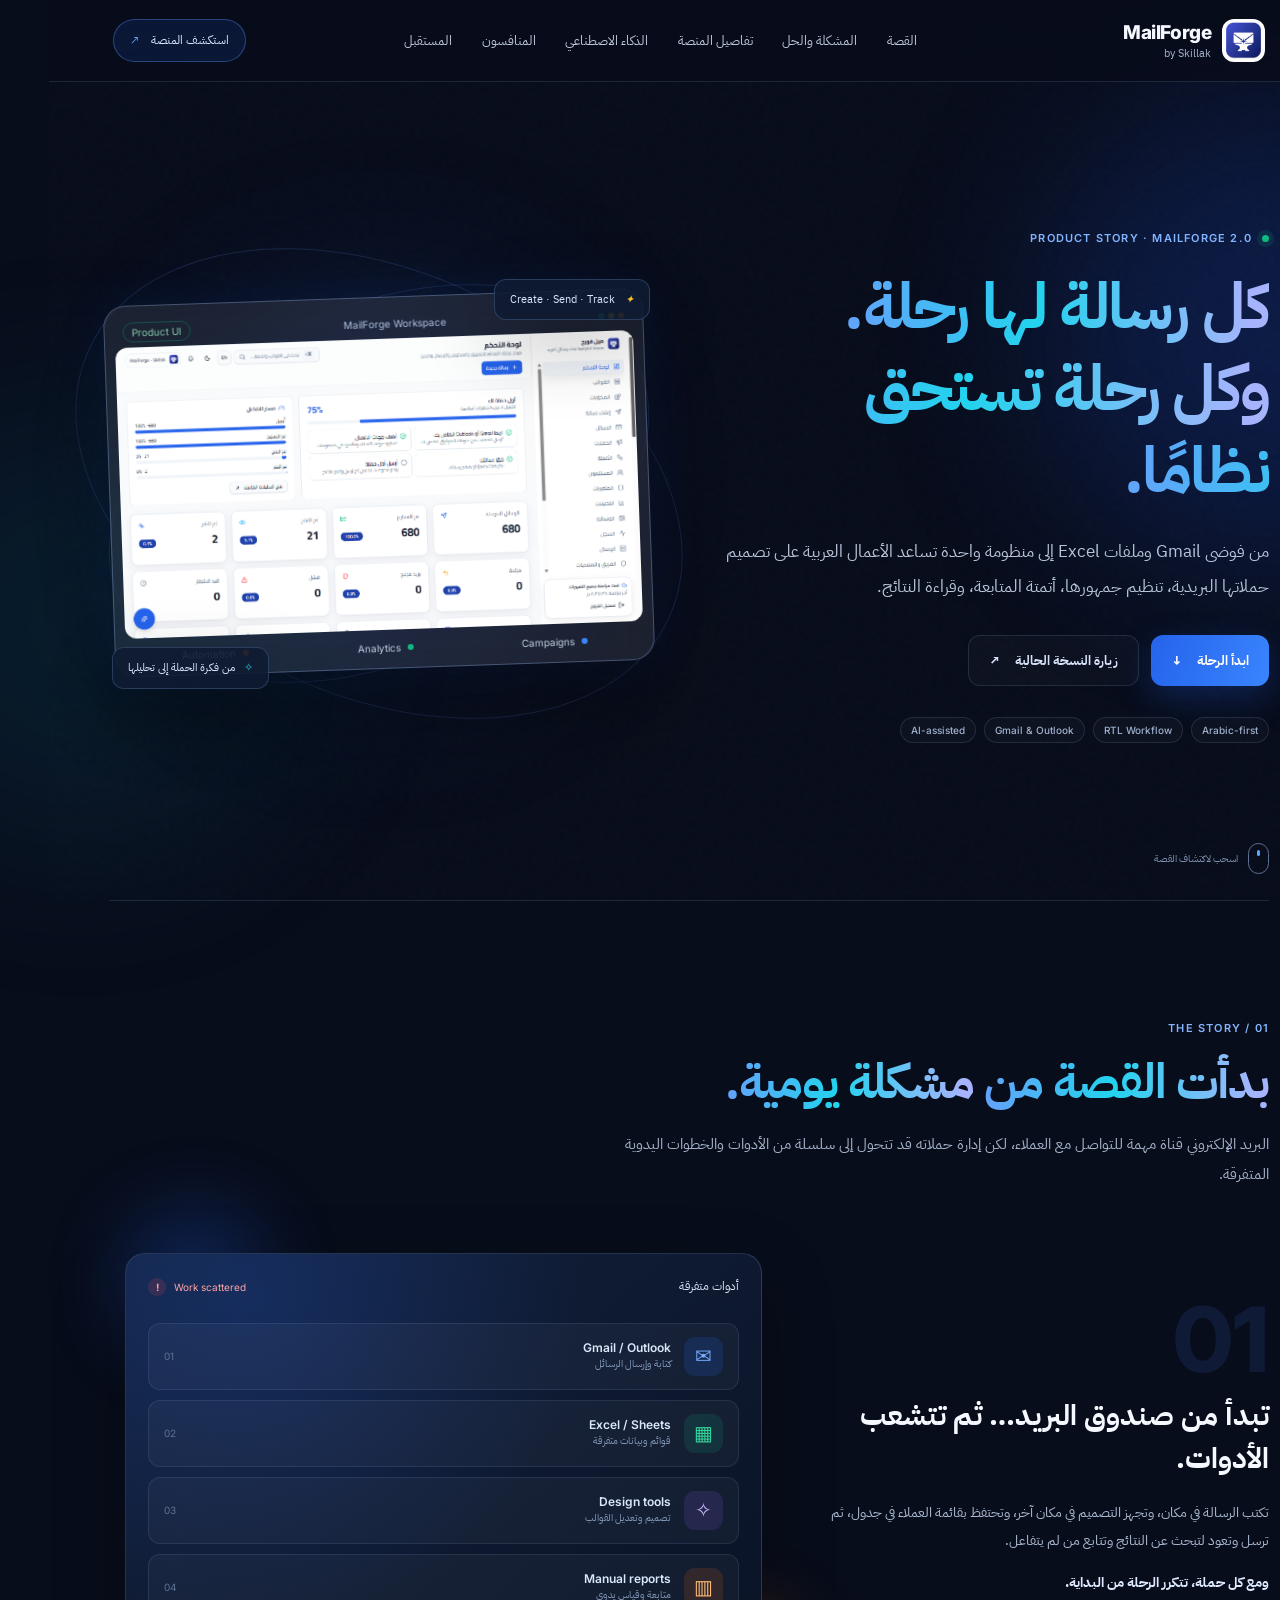
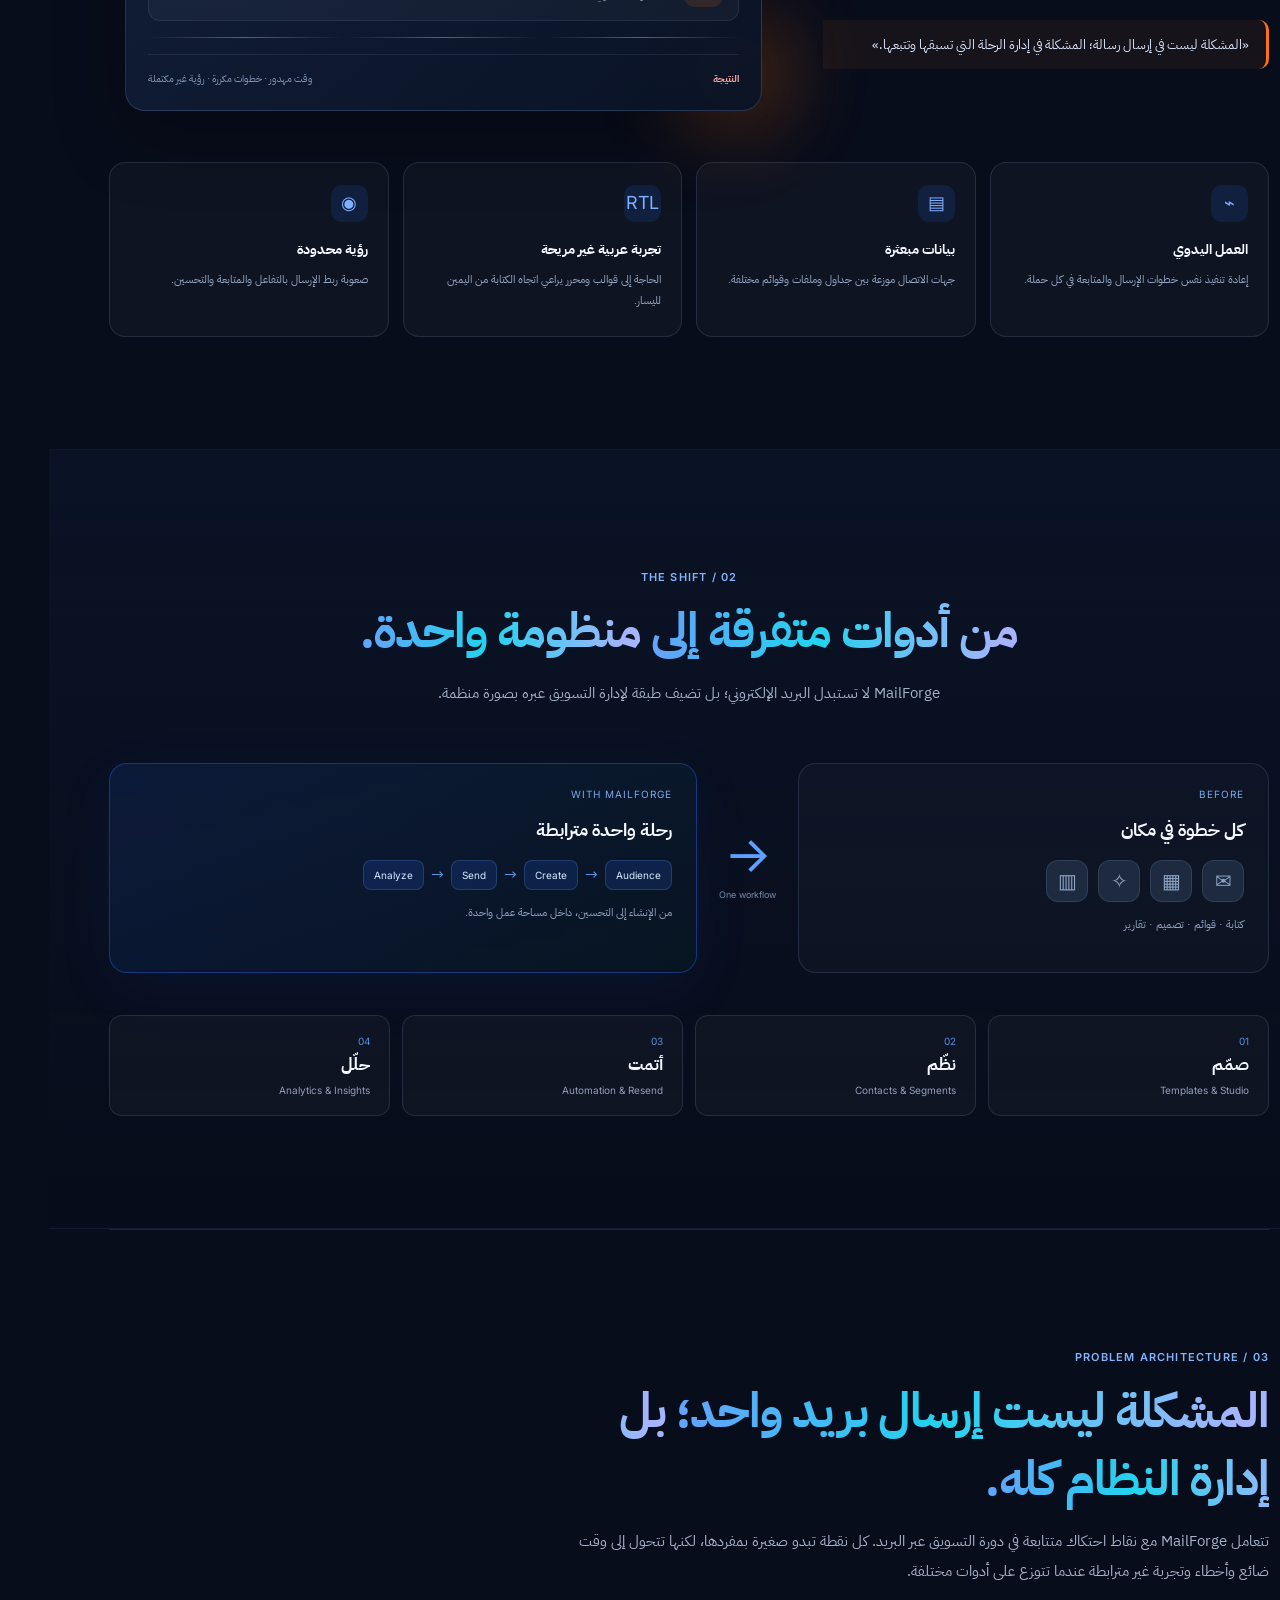
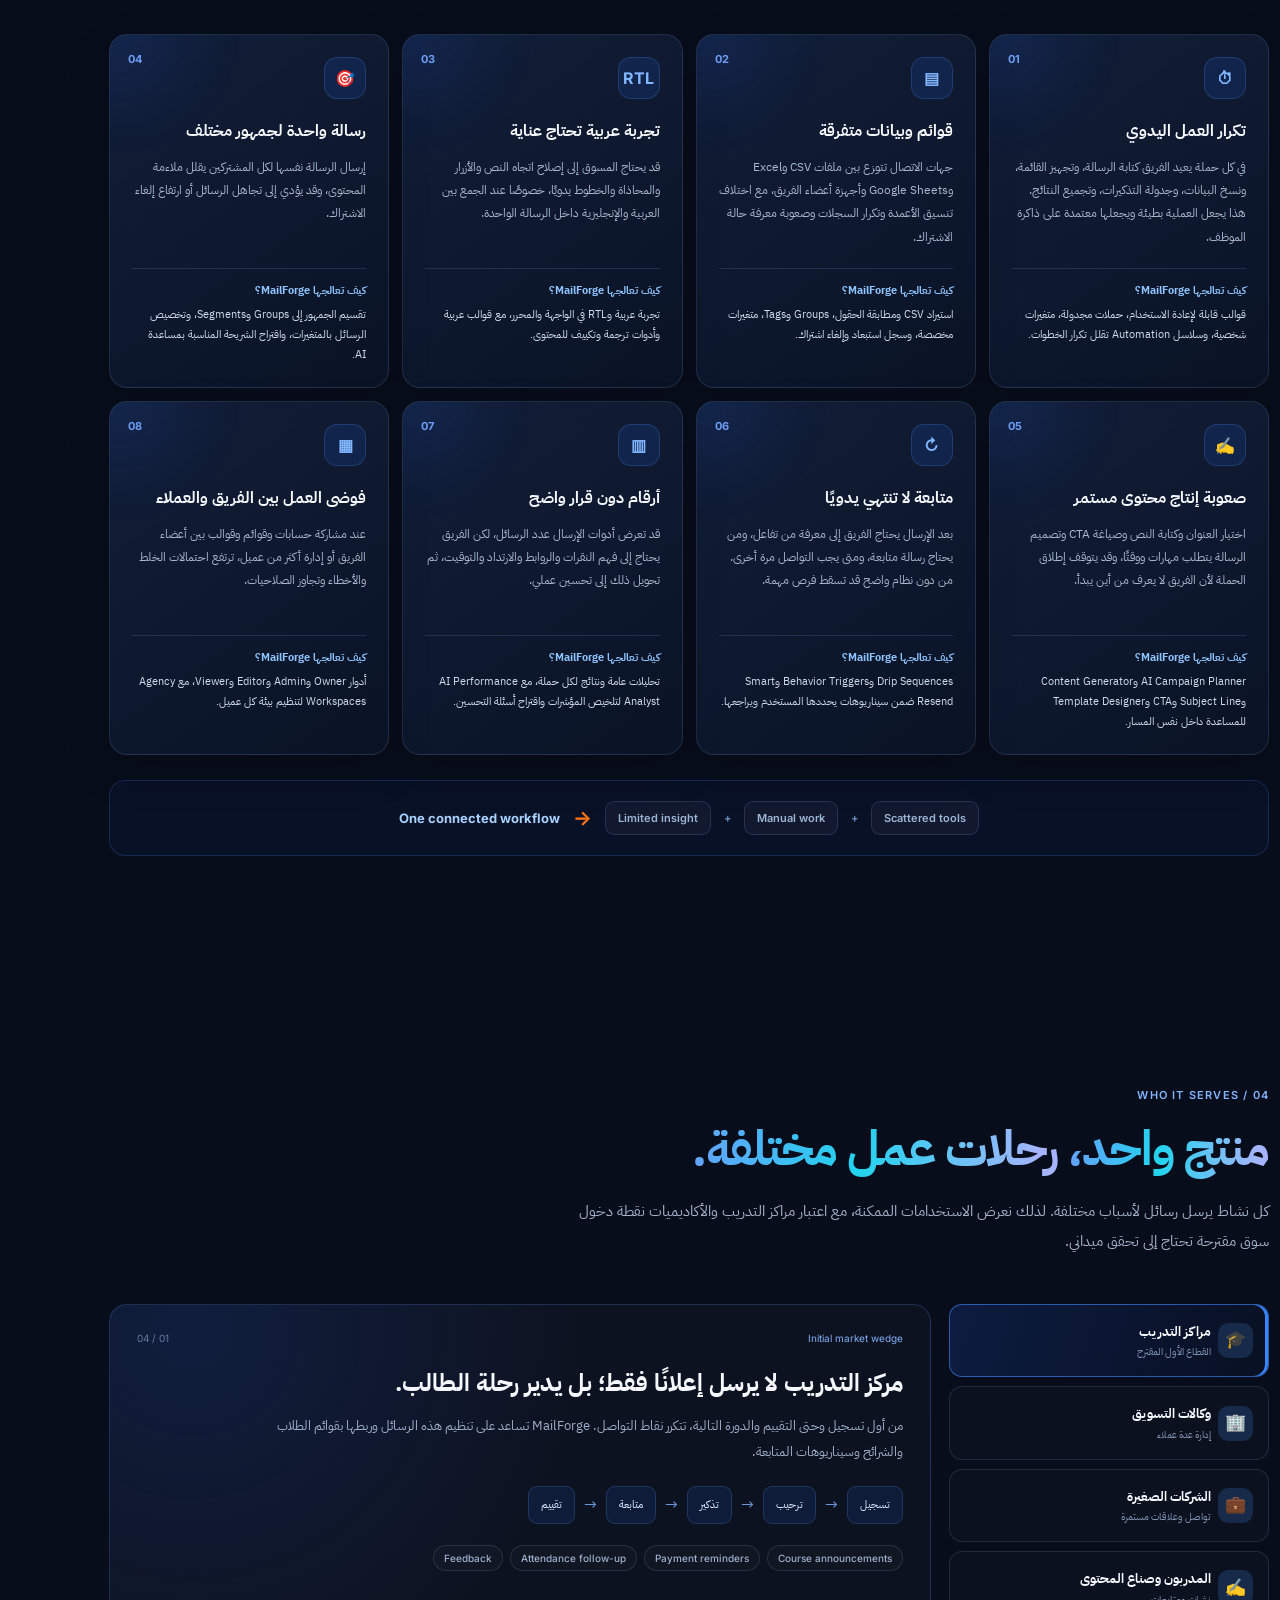
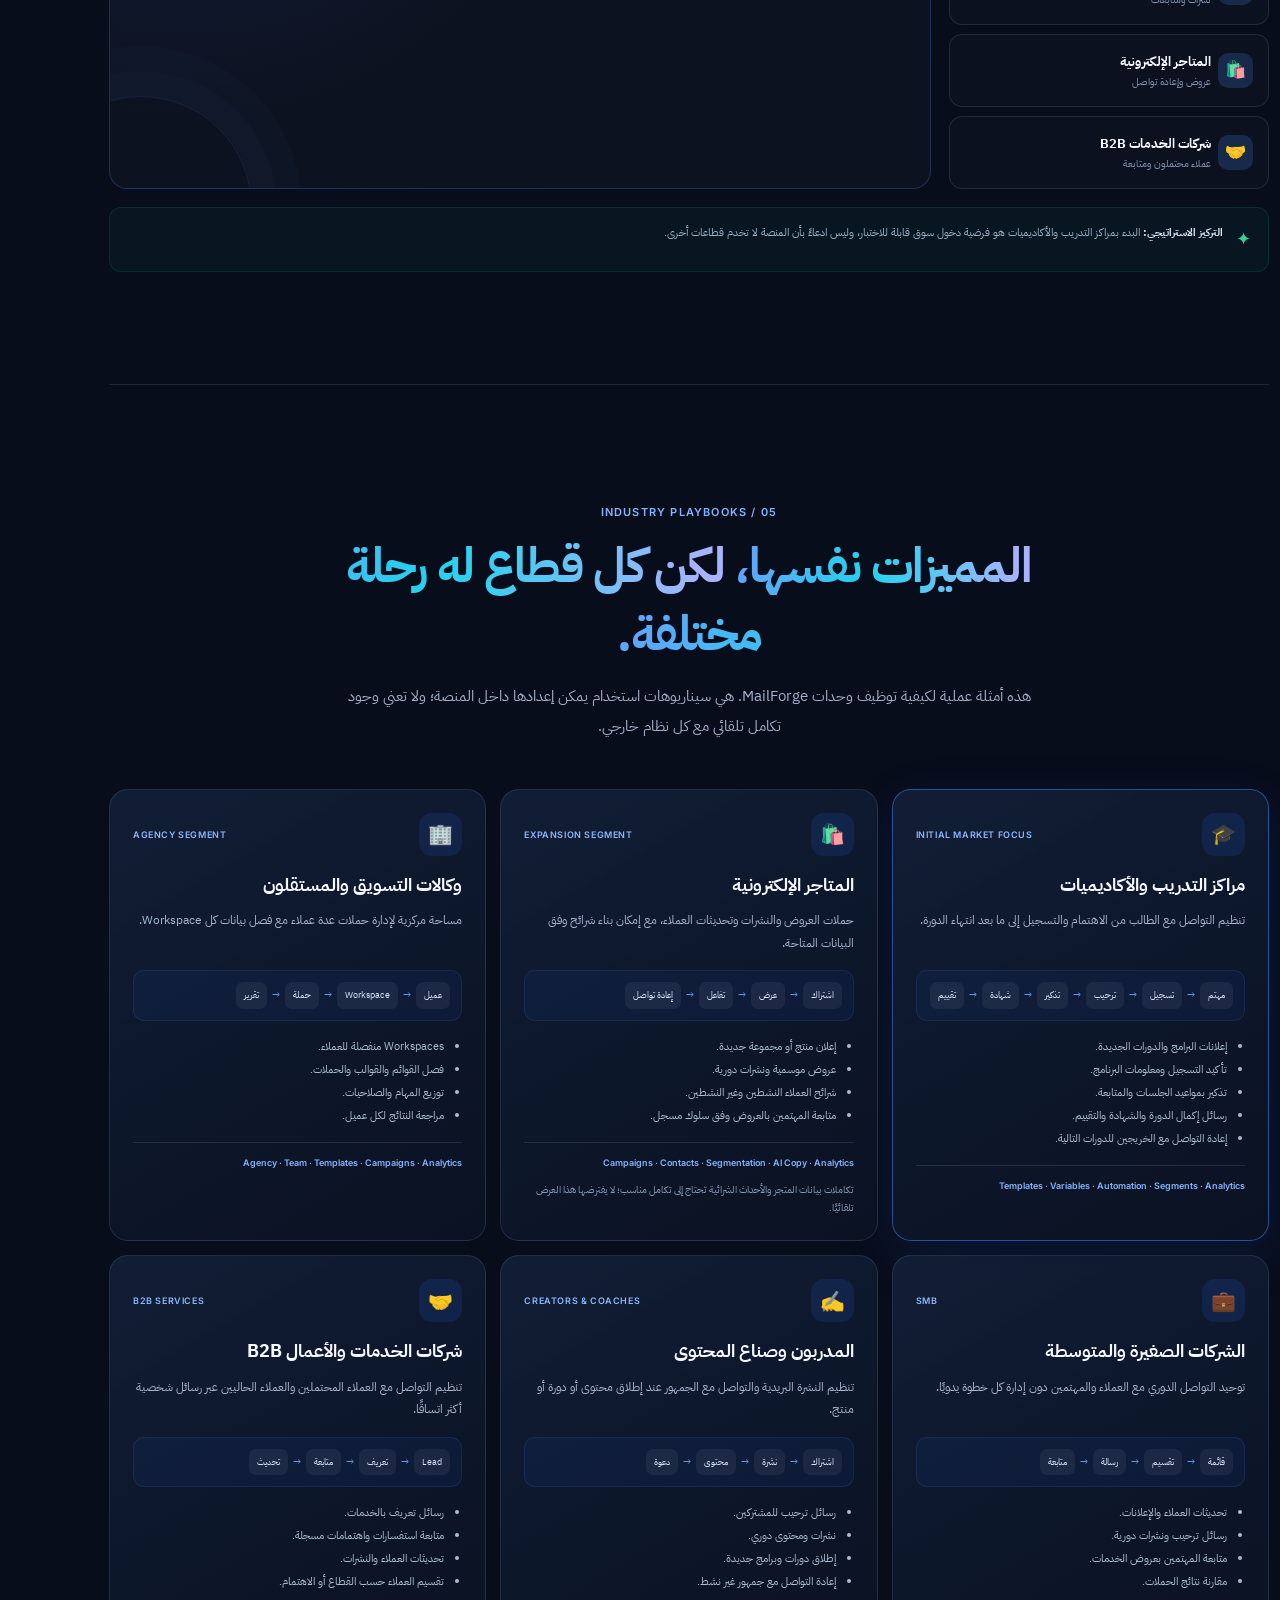
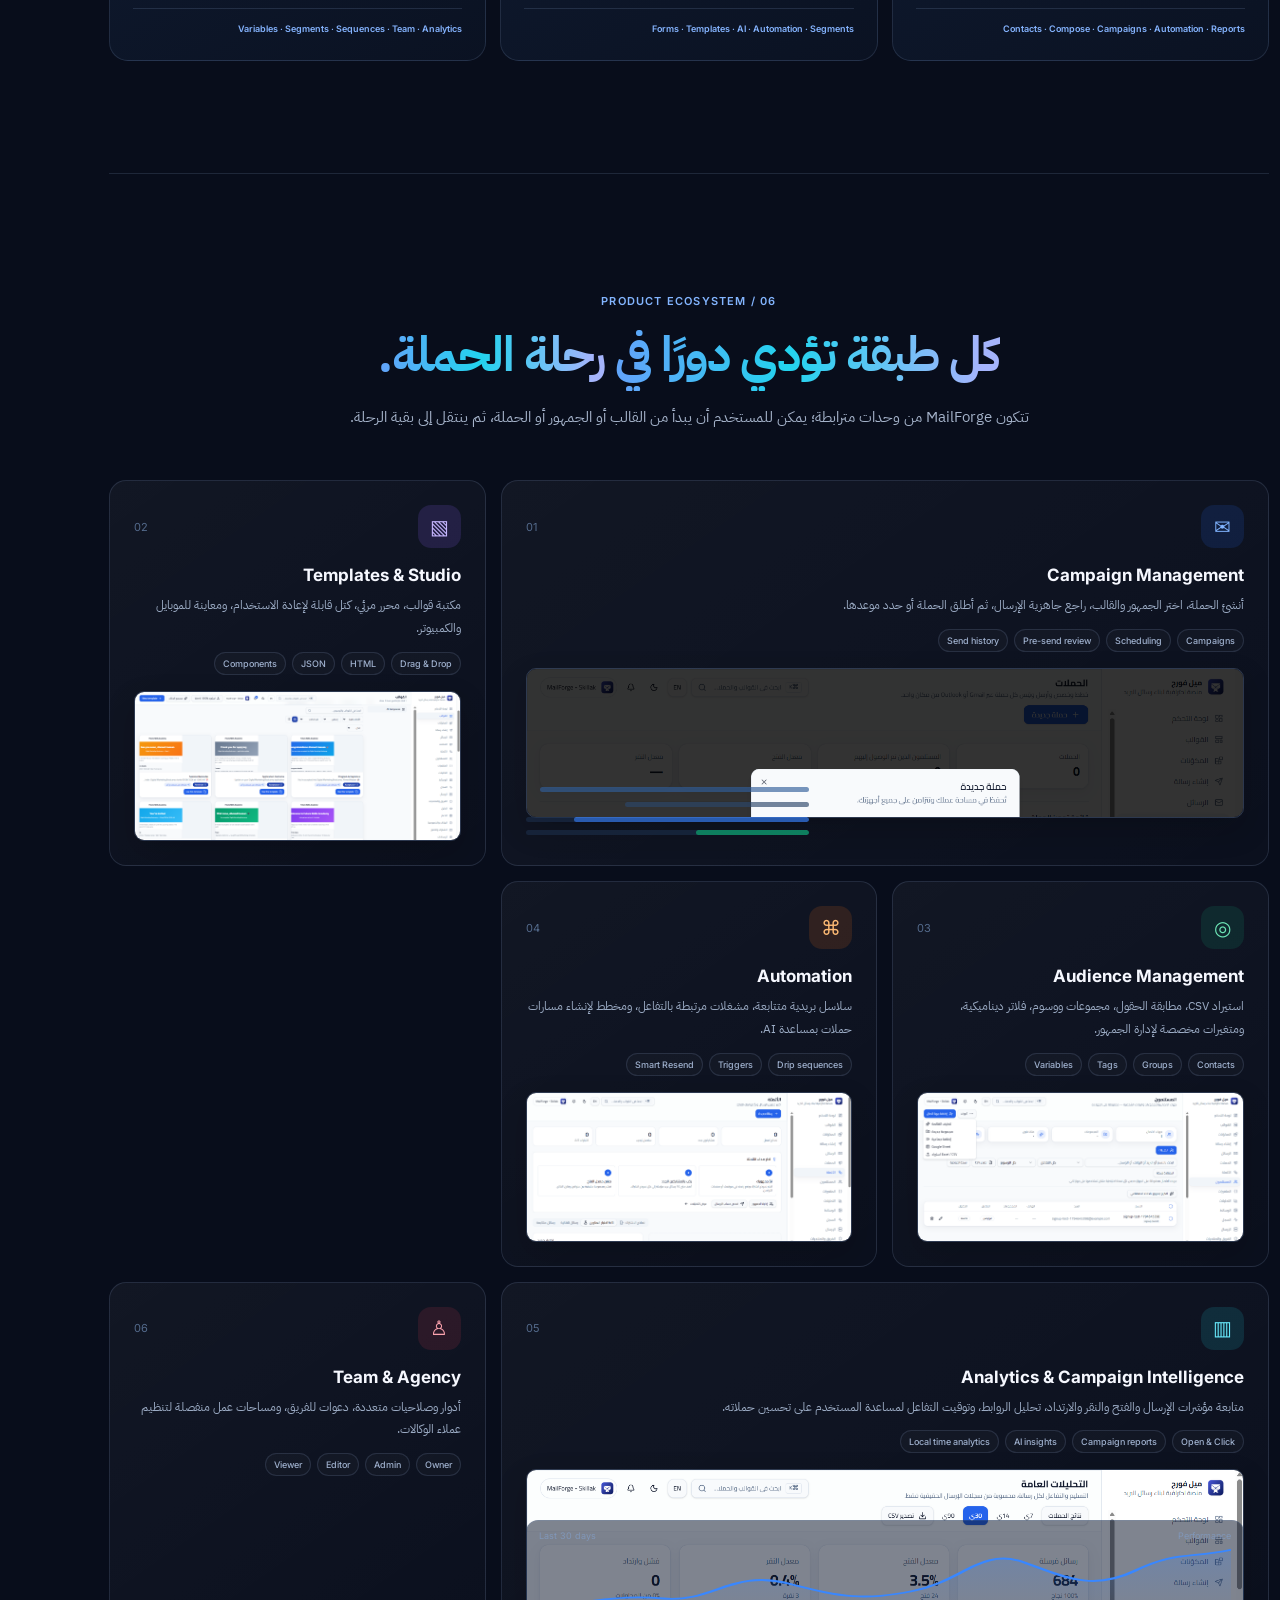
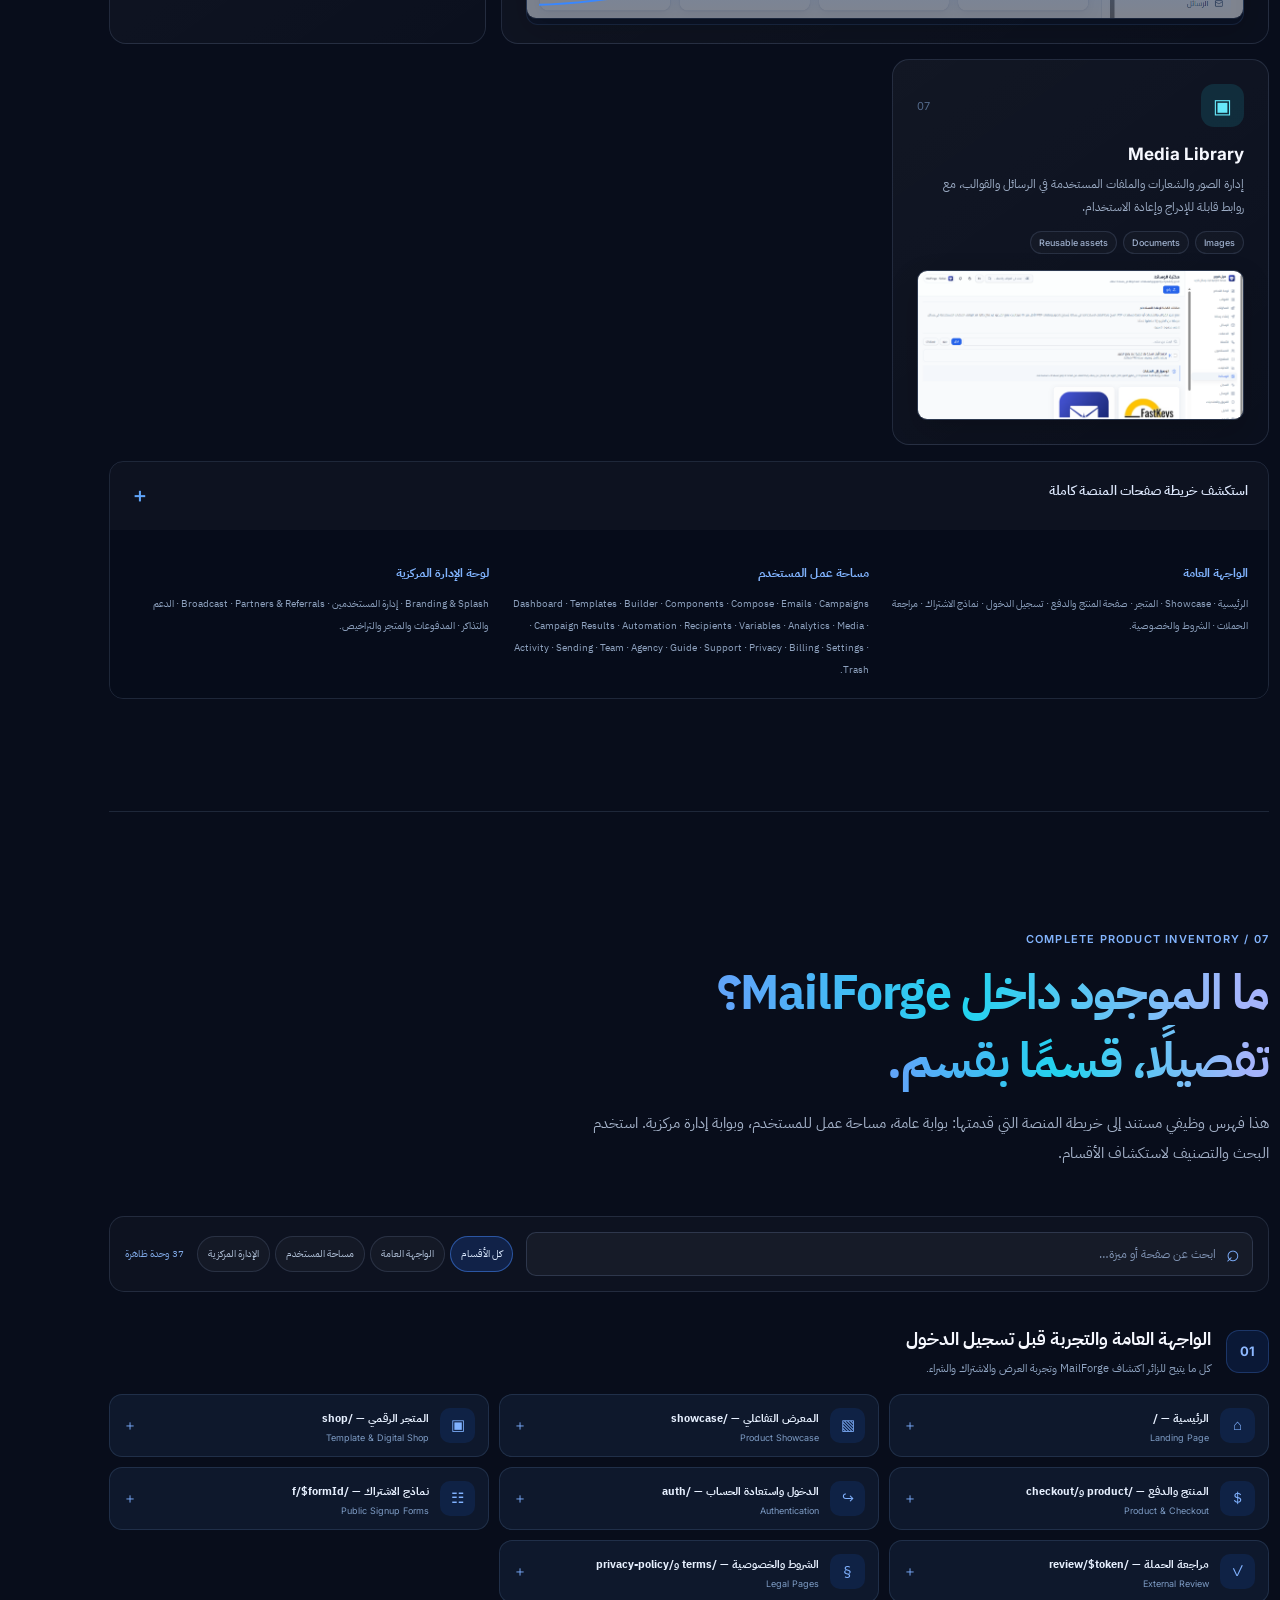
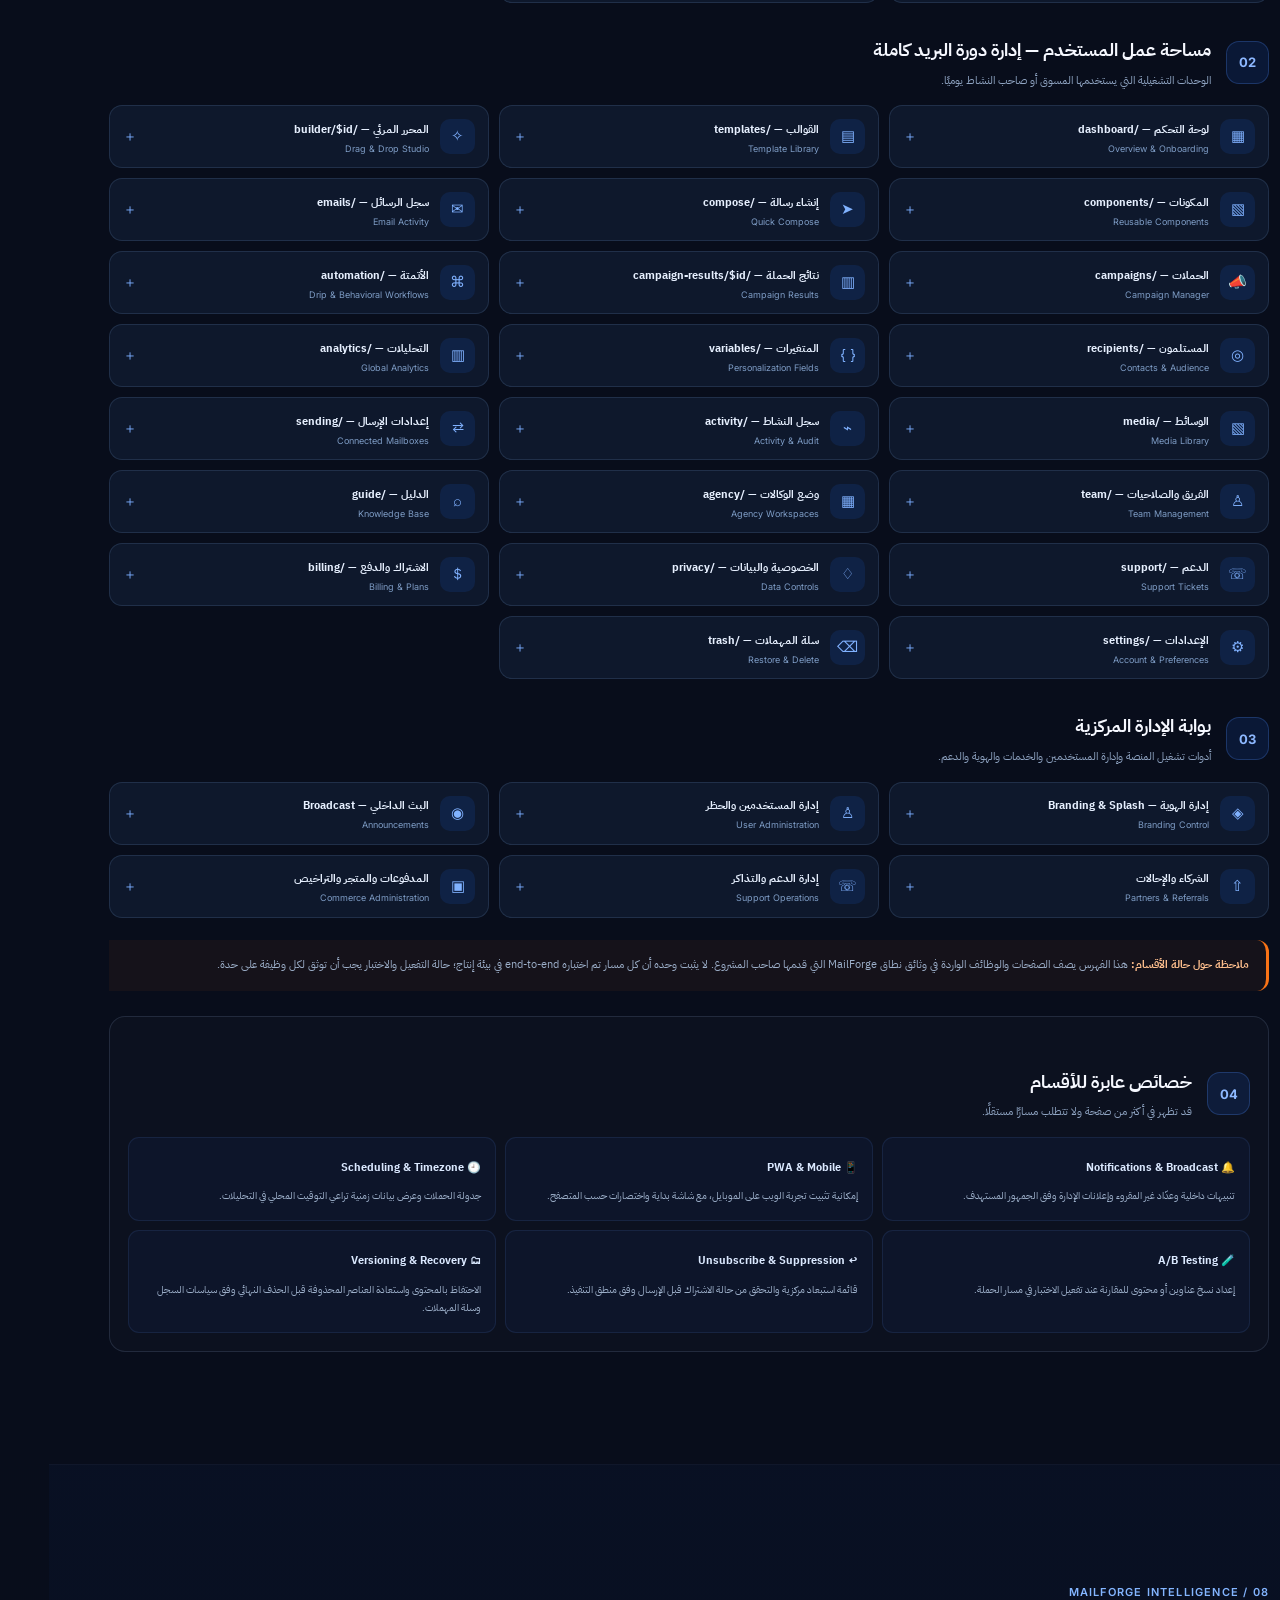
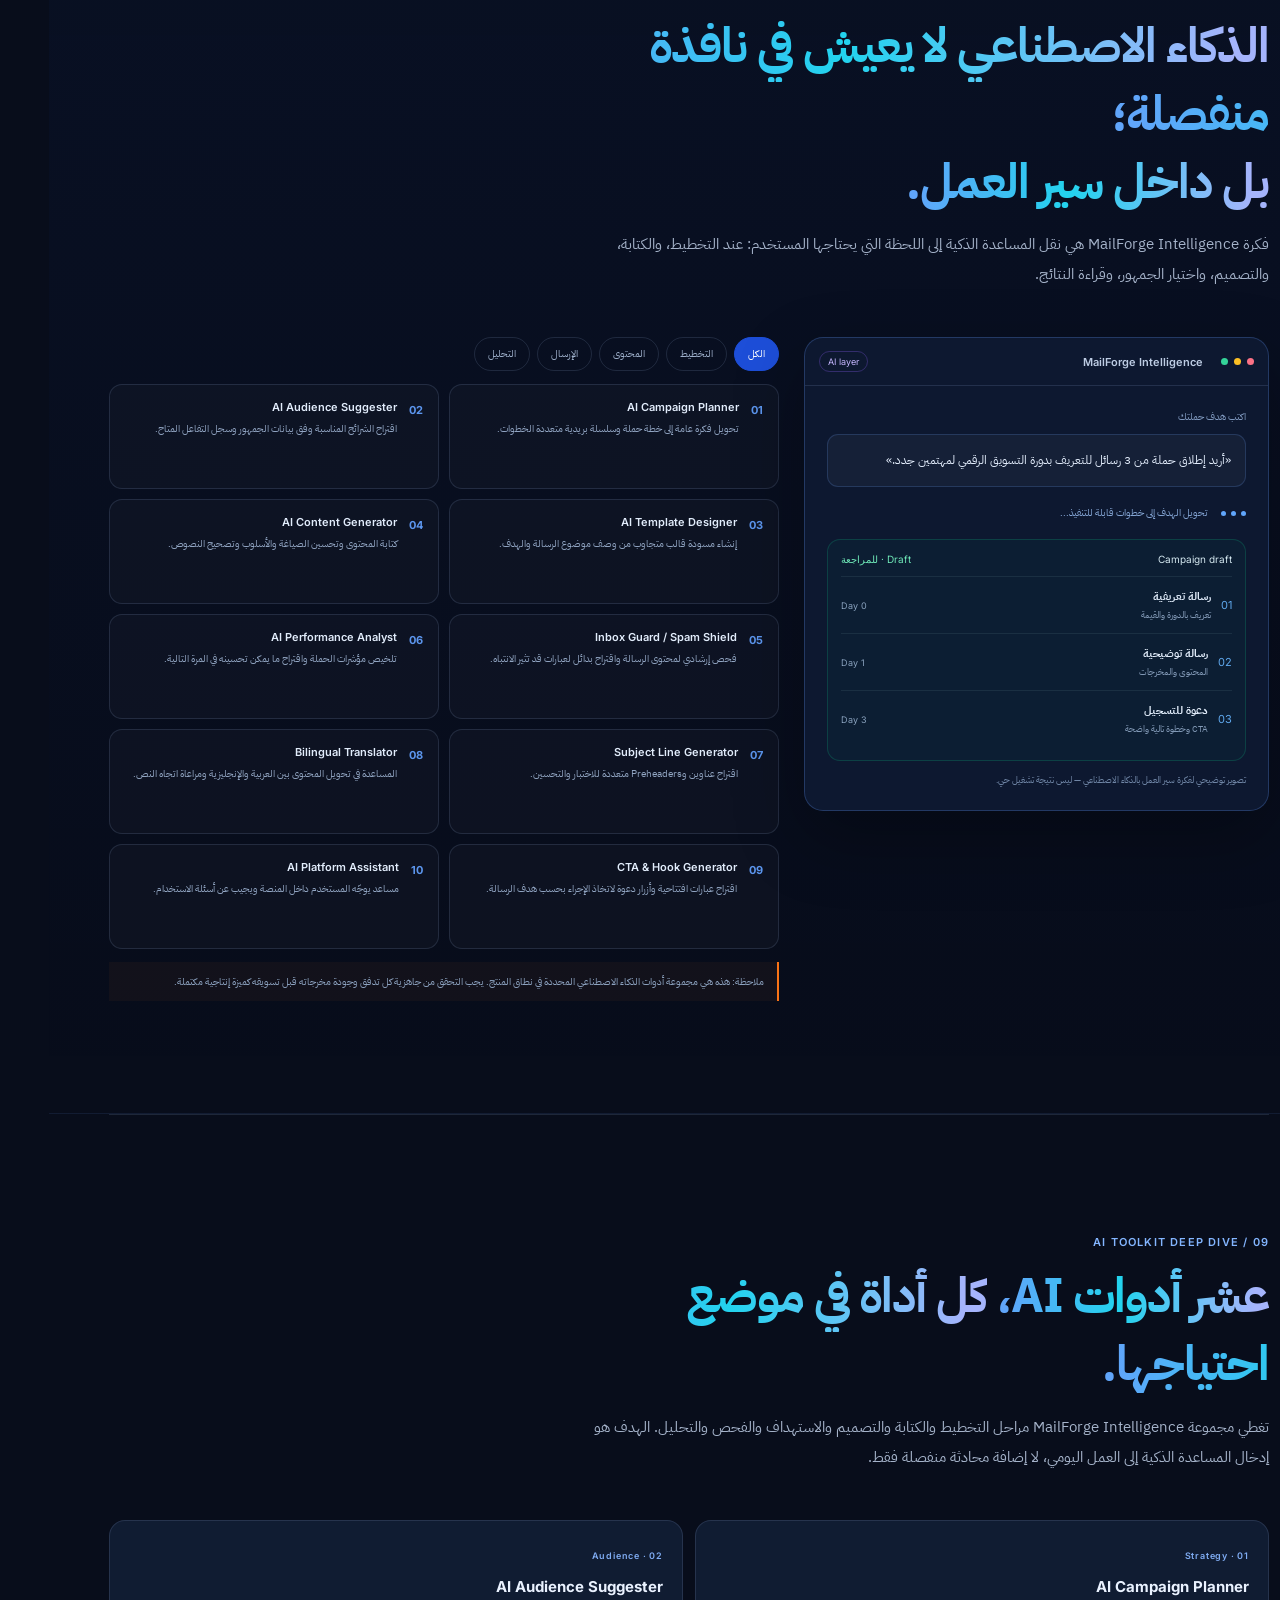
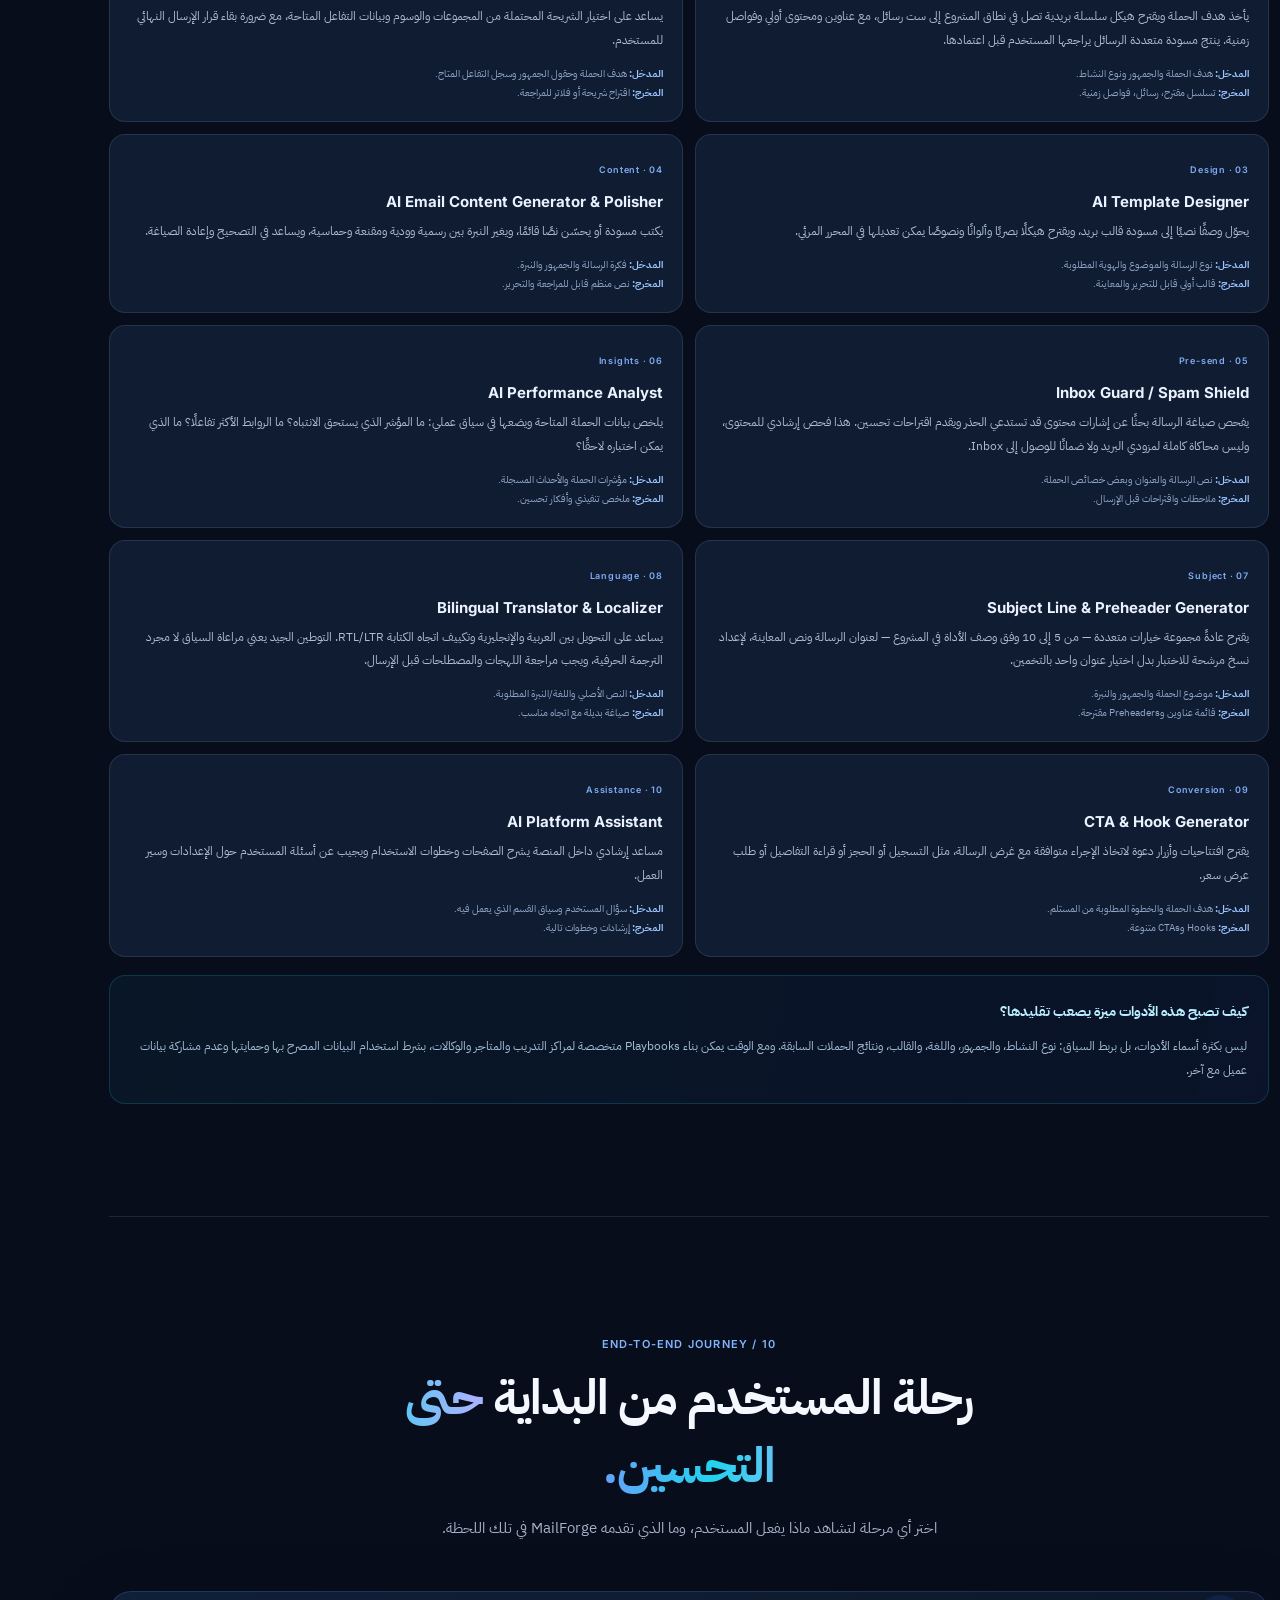
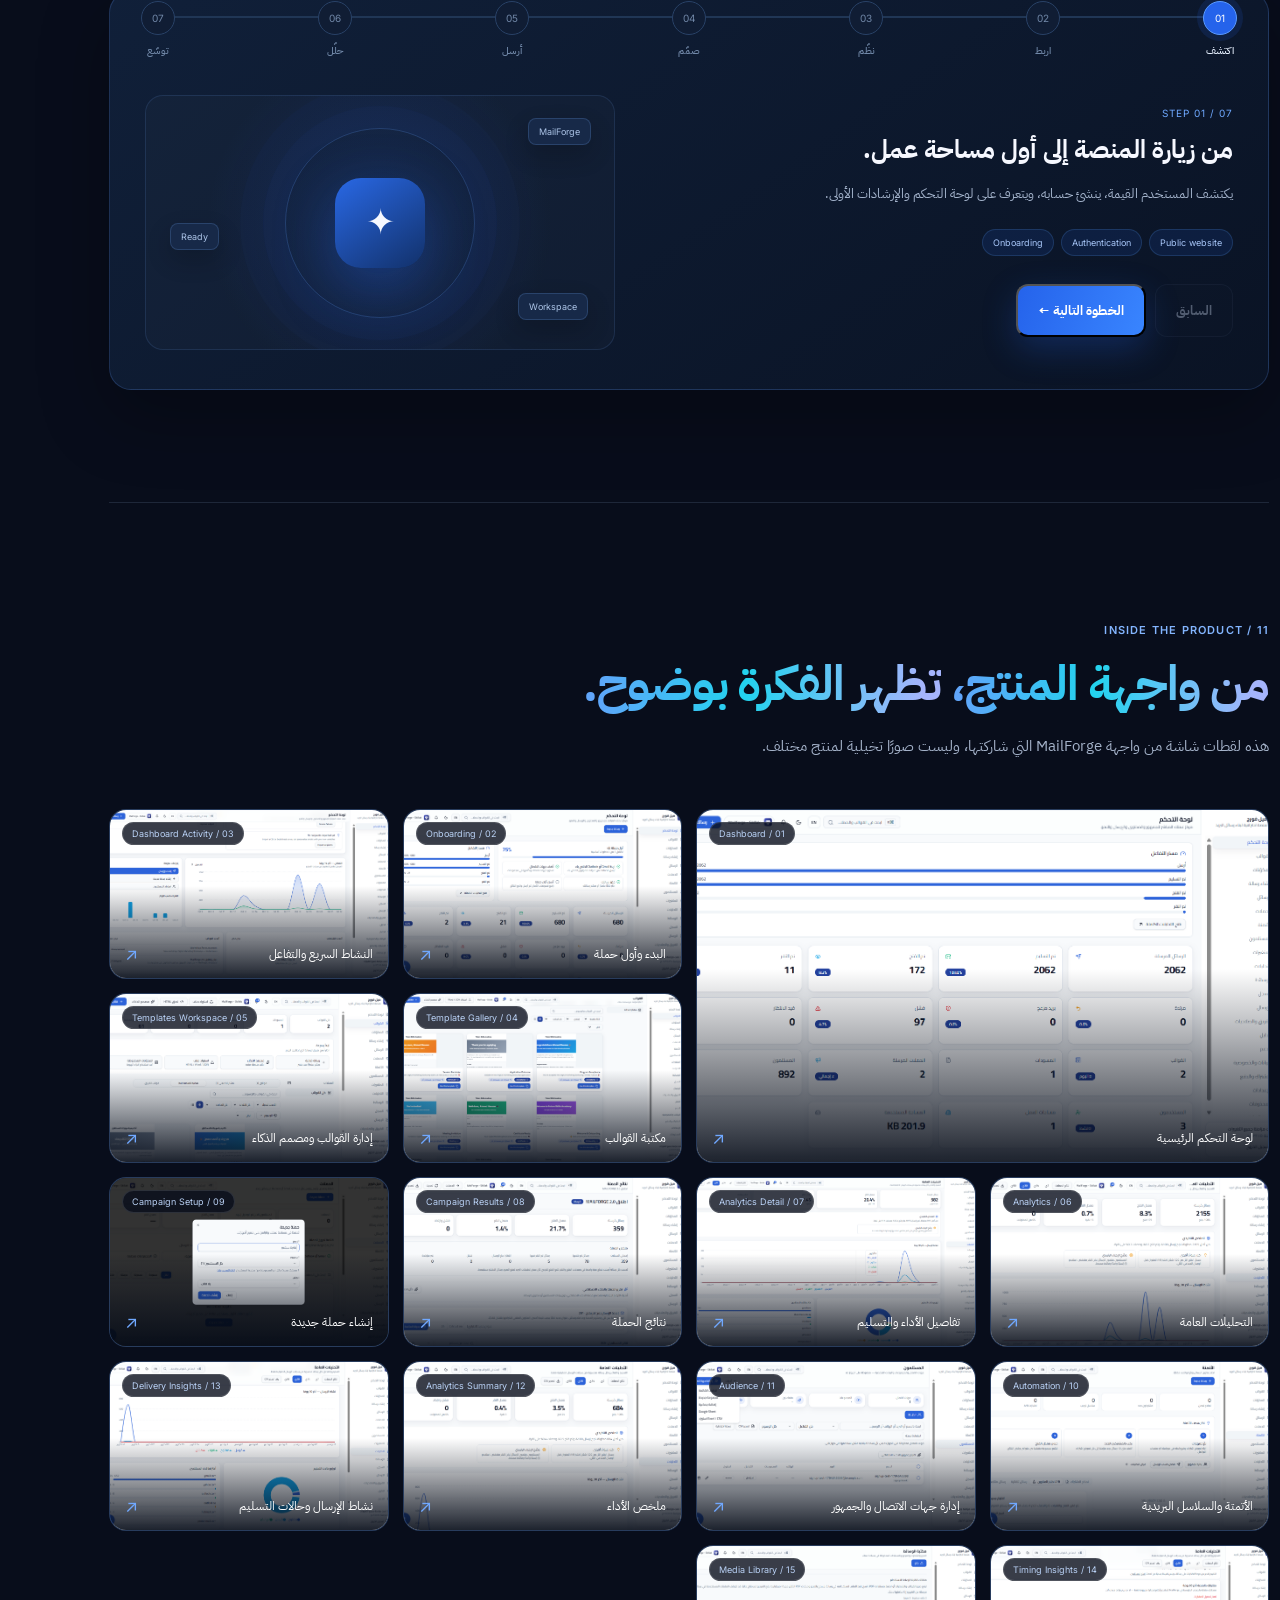
==== index.html @ b25e468b "Add files via upload" ====
<!doctype html>
<html lang="ar" dir="rtl">
<head>
  <meta charset="utf-8">
  <meta name="viewport" content="width=device-width, initial-scale=1">
  <meta name="theme-color" content="#080d1b">
  <meta name="description" content="عرض تفاعلي شامل لمنصة MailForge by Skillak: المشكلة والحل، الجمهور المستهدف، جميع وحدات المنتج، أدوات AI، المنافسون، رحلة المستخدم، التقنية، نموذج العمل وخارطة الطريق.">
  <meta property="og:type" content="website">
  <meta property="og:title" content="MailForge by Skillak — Interactive Project Showcase">
  <meta property="og:description" content="القصة الكاملة لمنصة MailForge: من المشكلة إلى الحل، المنتج، الذكاء الاصطناعي، المنافسين، نموذج العمل وخطة التوسع.">
  <meta name="twitter:card" content="summary_large_image">
  <title>MailForge by Skillak — العرض التفاعلي الشامل للمشروع</title>
  <link rel="icon" type="image/png" href="assets/mailforge-logo.png">
  <link rel="preconnect" href="https://fonts.googleapis.com">
  <link rel="preconnect" href="https://fonts.gstatic.com" crossorigin>
  <link href="https://fonts.googleapis.com/css2?family=IBM+Plex+Sans+Arabic:wght@400;500;600;700&family=Inter:wght@400;500;600;700;800&display=swap" rel="stylesheet">
  <link rel="stylesheet" href="styles.css">
</head>
<body>
  <div class="ambient ambient-one"></div>
  <div class="ambient ambient-two"></div>
  <div class="noise"></div>

  <header class="site-header" id="top">
    <a class="brand" href="#top" aria-label="MailForge الرئيسية">
      <img src="assets/mailforge-logo.png" data-media-slot="brandLogo" alt="MailForge logo">
      <span class="brand-copy"><strong>MailForge</strong><small>by Skillak</small></span>
    </a>
    <button class="menu-toggle" id="menuToggle" aria-label="فتح القائمة" aria-expanded="false"><span></span><span></span></button>
    <nav class="main-nav" id="mainNav">
      <a href="#story">القصة</a>
      <a href="#problem-deep">المشكلة والحل</a>
      <a href="#catalog">تفاصيل المنصة</a>
      <a href="#ai">الذكاء الاصطناعي</a>
      <a href="#competition">المنافسون</a>
      <a href="#roadmap">المستقبل</a>
    </nav>
    
    <a class="header-cta" href="https://mailforge-skillak.lovable.app" target="_blank" rel="noopener">استكشف المنصة <span>↗</span></a>
  </header>

  <main>
    <!-- HERO -->
    <section class="hero section-shell" aria-labelledby="hero-title">
      <div class="hero-copy reveal">
        <div class="eyebrow"><span class="status-dot"></span> Product Story · MailForge 2.0</div>
        <h1 id="hero-title"><span data-editable="heroTitleMain" data-edit-label="العنوان الرئيسي">كل رسالة لها رحلة.</span><br><span data-editable="heroTitleAccent" data-edit-label="السطر المميز في العنوان">وكل رحلة تستحق نظامًا.</span></h1>
        <p class="hero-lead" data-editable="heroLead" data-edit-label="وصف الواجهة الرئيسية">من فوضى Gmail وملفات Excel إلى منظومة واحدة تساعد الأعمال العربية على تصميم حملاتها البريدية، تنظيم جمهورها، أتمتة المتابعة، وقراءة النتائج.</p>
        <div class="hero-actions">
          <a class="btn btn-primary" href="#story">ابدأ الرحلة <span>↓</span></a>
          <a class="btn btn-ghost" href="https://mailforge-skillak.lovable.app" target="_blank" rel="noopener">زيارة النسخة الحالية <span>↗</span></a>
        </div>
        <div class="hero-chips">
          <span>Arabic-first</span><span>RTL Workflow</span><span>Gmail & Outlook</span><span>AI-assisted</span>
        </div>
      </div>
      <div class="hero-visual reveal reveal-delay">
        <div class="orbit orbit-a"></div><div class="orbit orbit-b"></div>
        <div class="floating-tag tag-top"><i>✦</i> Create · Send · Track</div>
        <div class="hero-product-card">
          <div class="product-card-top"><span class="window-dots"><b></b><b></b><b></b></span><span>MailForge Workspace</span><span class="live-pill">Product UI</span></div>
          <img src="assets/dashboard-onboarding.png" data-media-slot="dashboardOnboarding" alt="لوحة تحكم MailForge مع خطوات تفعيل أول حملة" class="hero-screen">
          <div class="hero-mini-row"><span><i class="mini-blue"></i> Campaigns</span><span><i class="mini-green"></i> Analytics</span><span><i class="mini-orange"></i> Automation</span></div>
        </div>
        <div class="floating-tag tag-bottom"><span class="spark">✧</span> من فكرة الحملة إلى تحليلها</div>
        <div class="hero-glow"></div>
      </div>
      <a class="scroll-hint" href="#story"><span></span> اسحب لاكتشاف القصة</a>
    </section>

    <!-- STORY / PROBLEM -->
    <section class="section section-story" id="story">
      <div class="section-head reveal">
        <div class="eyebrow">01 / The Story</div>
        <h2><span data-editable="storyTitleMain" data-edit-label="عنوان فصل القصة">بدأت القصة من</span> <span data-editable="storyTitleAccent" data-edit-label="عنوان القصة المميز">مشكلة يومية.</span></h2>
        <p data-editable="storyLead" data-edit-label="مقدمة المشكلة">البريد الإلكتروني قناة مهمة للتواصل مع العملاء، لكن إدارة حملاته قد تتحول إلى سلسلة من الأدوات والخطوات اليدوية المتفرقة.</p>
      </div>
      <div class="story-grid">
        <div class="story-narrative reveal">
          <div class="story-number">01</div>
          <h3 data-editable="storyNarrativeTitle" data-edit-label="عنوان سرد المشكلة">تبدأ من صندوق البريد… ثم تتشعب الأدوات.</h3>
          <p data-editable="storyNarrativeBody" data-edit-label="شرح المشكلة اليومية">تكتب الرسالة في مكان، وتجهز التصميم في مكان آخر، وتحتفظ بقائمة العملاء في جدول، ثم ترسل وتعود لتبحث عن النتائج وتتابع من لم يتفاعل.</p>
          <p class="story-emphasis">ومع كل حملة، تتكرر الرحلة من البداية.</p>
          <div class="story-quote" data-editable="storyQuote" data-edit-label="اقتباس القصة">«المشكلة ليست في إرسال رسالة؛ المشكلة في إدارة الرحلة التي تسبقها وتتبعها.»</div>
        </div>
        <div class="pain-board reveal reveal-delay">
          <div class="pain-window">
            <div class="pain-window-head"><span>أدوات متفرقة</span><span class="pain-alert">Work scattered <b>!</b></span></div>
            <div class="tool-stack">
              <div class="tool-card mail-tool"><span class="tool-icon">✉</span><div><b>Gmail / Outlook</b><small>كتابة وإرسال الرسائل</small></div><span class="tool-mark">01</span></div>
              <div class="tool-card sheet-tool"><span class="tool-icon">▦</span><div><b>Excel / Sheets</b><small>قوائم وبيانات متفرقة</small></div><span class="tool-mark">02</span></div>
              <div class="tool-card design-tool"><span class="tool-icon">✧</span><div><b>Design tools</b><small>تصميم وتعديل القوالب</small></div><span class="tool-mark">03</span></div>
              <div class="tool-card report-tool"><span class="tool-icon">▥</span><div><b>Manual reports</b><small>متابعة وقياس يدوي</small></div><span class="tool-mark">04</span></div>
            </div>
            <div class="pain-lines"><span></span><span></span><span></span></div>
            <div class="pain-footer"><b>النتيجة</b><span>وقت مهدور · خطوات مكررة · رؤية غير مكتملة</span></div>
          </div>
          <div class="pain-orb orb-a"></div><div class="pain-orb orb-b"></div>
        </div>
      </div>
      <div class="problem-cards reveal">
        <article class="problem-card"><div class="card-icon">⌁</div><h3>العمل اليدوي</h3><p>إعادة تنفيذ نفس خطوات الإرسال والمتابعة في كل حملة.</p></article>
        <article class="problem-card"><div class="card-icon">▤</div><h3>بيانات مبعثرة</h3><p>جهات الاتصال موزعة بين جداول وملفات وقوائم مختلفة.</p></article>
        <article class="problem-card"><div class="card-icon">RTL</div><h3>تجربة عربية غير مريحة</h3><p>الحاجة إلى قوالب ومحرر يراعي اتجاه الكتابة من اليمين لليسار.</p></article>
        <article class="problem-card"><div class="card-icon">◉</div><h3>رؤية محدودة</h3><p>صعوبة ربط الإرسال بالتفاعل والمتابعة والتحسين.</p></article>
      </div>
    </section>

    <!-- SOLUTION -->
    <section class="section solution-section" id="solution">
      <div class="section-head center reveal">
        <div class="eyebrow">02 / The Shift</div>
        <h2><span data-editable="solutionTitleMain" data-edit-label="عنوان الحل">من أدوات متفرقة إلى</span> <span data-editable="solutionTitleAccent" data-edit-label="عنوان الحل المميز">منظومة واحدة.</span></h2>
        <p data-editable="solutionLead" data-edit-label="وصف الحل">MailForge لا تستبدل البريد الإلكتروني؛ بل تضيف طبقة لإدارة التسويق عبره بصورة منظمة.</p>
      </div>
      <div class="shift-visual reveal">
        <div class="shift-side old-side"><div class="shift-label">Before</div><h3>كل خطوة في مكان</h3><div class="old-icons"><span>✉</span><span>▦</span><span>✧</span><span>▥</span></div><p>كتابة · قوائم · تصميم · تقارير</p></div>
        <div class="shift-arrow"><span>→</span><small>One workflow</small></div>
        <div class="shift-side new-side"><div class="shift-label">With MailForge</div><h3>رحلة واحدة مترابطة</h3><div class="new-workflow"><span>Audience</span><i>→</i><span>Create</span><i>→</i><span>Send</span><i>→</i><span>Analyze</span></div><p>من الإنشاء إلى التحسين، داخل مساحة عمل واحدة.</p></div>
      </div>
      <div class="pillars reveal">
        <div><b>01</b><strong>صمّم</strong><span>Templates & Studio</span></div>
        <div><b>02</b><strong>نظّم</strong><span>Contacts & Segments</span></div>
        <div><b>03</b><strong>أتمت</strong><span>Automation & Resend</span></div>
        <div><b>04</b><strong>حلّل</strong><span>Analytics & Insights</span></div>
      </div>
    </section>


    <!-- DEEP PROBLEM ANALYSIS -->
    <section class="section deep-section problem-deep-section" id="problem-deep">
      <div class="section-head reveal">
        <div class="eyebrow">03 / Problem Architecture</div>
        <h2><span data-editable="deepProblemTitleMain" data-edit-label="عنوان تحليل المشكلة">المشكلة ليست إرسال بريد واحد؛</span> <span data-editable="deepProblemTitleAccent" data-edit-label="عنوان المشكلة المميز">بل إدارة النظام كله.</span></h2>
        <p data-editable="deepProblemLead" data-edit-label="مقدمة تحليل المشكلة">تتعامل MailForge مع نقاط احتكاك متتابعة في دورة التسويق عبر البريد. كل نقطة تبدو صغيرة بمفردها، لكنها تتحول إلى وقت ضائع وأخطاء وتجربة غير مترابطة عندما تتوزع على أدوات مختلفة.</p>
      </div>
      <div class="problem-solution-grid">
        <article class="ps-card reveal"><span class="ps-index">01</span><div class="ps-icon">⏱</div><h3>تكرار العمل اليدوي</h3><p>في كل حملة يعيد الفريق كتابة الرسالة، وتجهيز القائمة، ونسخ البيانات، وجدولة التذكيرات، وتجميع النتائج. هذا يجعل العملية بطيئة ويجعلها معتمدة على ذاكرة الموظف.</p><div class="ps-fix"><b>كيف تعالجها MailForge؟</b><span>قوالب قابلة لإعادة الاستخدام، حملات مجدولة، متغيرات شخصية، وسلاسل Automation تقلل تكرار الخطوات.</span></div></article>
        <article class="ps-card reveal"><span class="ps-index">02</span><div class="ps-icon">▤</div><h3>قوائم وبيانات متفرقة</h3><p>جهات الاتصال تتوزع بين ملفات CSV وExcel وGoogle Sheets وأجهزة أعضاء الفريق، مع اختلاف تنسيق الأعمدة وتكرار السجلات وصعوبة معرفة حالة الاشتراك.</p><div class="ps-fix"><b>كيف تعالجها MailForge؟</b><span>استيراد CSV ومطابقة الحقول، Groups وTags، متغيرات مخصصة، وسجل استبعاد وإلغاء اشتراك.</span></div></article>
        <article class="ps-card reveal"><span class="ps-index">03</span><div class="ps-icon">RTL</div><h3>تجربة عربية تحتاج عناية</h3><p>قد يحتاج المسوق إلى إصلاح اتجاه النص والأزرار والمحاذاة والخطوط يدويًا، خصوصًا عند الجمع بين العربية والإنجليزية داخل الرسالة الواحدة.</p><div class="ps-fix"><b>كيف تعالجها MailForge؟</b><span>تجربة عربية وRTL في الواجهة والمحرر، مع قوالب عربية وأدوات ترجمة وتكييف للمحتوى.</span></div></article>
        <article class="ps-card reveal"><span class="ps-index">04</span><div class="ps-icon">🎯</div><h3>رسالة واحدة لجمهور مختلف</h3><p>إرسال الرسالة نفسها لكل المشتركين يقلل ملاءمة المحتوى، وقد يؤدي إلى تجاهل الرسائل أو ارتفاع إلغاء الاشتراك.</p><div class="ps-fix"><b>كيف تعالجها MailForge؟</b><span>تقسيم الجمهور إلى Groups وSegments، وتخصيص الرسائل بالمتغيرات، واقتراح الشريحة المناسبة بمساعدة AI.</span></div></article>
        <article class="ps-card reveal"><span class="ps-index">05</span><div class="ps-icon">✍</div><h3>صعوبة إنتاج محتوى مستمر</h3><p>اختيار العنوان وكتابة النص وصياغة CTA وتصميم الرسالة يتطلب مهارات ووقتًا، وقد يتوقف إطلاق الحملة لأن الفريق لا يعرف من أين يبدأ.</p><div class="ps-fix"><b>كيف تعالجها MailForge؟</b><span>AI Campaign Planner وContent Generator وSubject Line وCTA وTemplate Designer للمساعدة داخل نفس المسار.</span></div></article>
        <article class="ps-card reveal"><span class="ps-index">06</span><div class="ps-icon">↻</div><h3>متابعة لا تنتهي يدويًا</h3><p>بعد الإرسال يحتاج الفريق إلى معرفة من تفاعل، ومن يحتاج رسالة متابعة، ومتى يجب التواصل مرة أخرى. من دون نظام واضح قد تسقط فرص مهمة.</p><div class="ps-fix"><b>كيف تعالجها MailForge؟</b><span>Drip Sequences وBehavior Triggers وSmart Resend ضمن سيناريوهات يحددها المستخدم ويراجعها.</span></div></article>
        <article class="ps-card reveal"><span class="ps-index">07</span><div class="ps-icon">▥</div><h3>أرقام دون قرار واضح</h3><p>قد تعرض أدوات الإرسال عدد الرسائل، لكن الفريق يحتاج إلى فهم النقرات والروابط والارتداد والتوقيت، ثم تحويل ذلك إلى تحسين عملي.</p><div class="ps-fix"><b>كيف تعالجها MailForge؟</b><span>تحليلات عامة ونتائج لكل حملة، مع AI Performance Analyst لتلخيص المؤشرات واقتراح أسئلة التحسين.</span></div></article>
        <article class="ps-card reveal"><span class="ps-index">08</span><div class="ps-icon">▦</div><h3>فوضى العمل بين الفريق والعملاء</h3><p>عند مشاركة حسابات وقوائم وقوالب بين أعضاء الفريق أو إدارة أكثر من عميل، ترتفع احتمالات الخلط والأخطاء وتجاوز الصلاحيات.</p><div class="ps-fix"><b>كيف تعالجها MailForge؟</b><span>أدوار Owner وAdmin وEditor وViewer، مع Agency Workspaces لتنظيم بيئة كل عميل.</span></div></article>
      </div>
      <div class="solution-equation reveal"><span>Scattered tools</span><i>+</i><span>Manual work</span><i>+</i><span>Limited insight</span><b>→</b><strong>One connected workflow</strong></div>
    </section>

    <!-- TARGET USERS -->
    <section class="section audience-section" id="audience">
      <div class="section-head reveal">
        <div class="eyebrow">04 / Who It Serves</div>
        <h2><span data-editable="audienceTitleMain" data-edit-label="عنوان الجمهور المستهدف">منتج واحد،</span> <span data-editable="audienceTitleAccent" data-edit-label="عنوان الجمهور المميز">رحلات عمل مختلفة.</span></h2>
        <p>كل نشاط يرسل رسائل لأسباب مختلفة. لذلك نعرض الاستخدامات الممكنة، مع اعتبار مراكز التدريب والأكاديميات نقطة دخول سوق مقترحة تحتاج إلى تحقق ميداني.</p>
      </div>
      <div class="audience-layout reveal">
        <div class="audience-tabs" role="tablist" aria-label="القطاعات المستهدفة">
          <button class="audience-tab active" data-audience="training" role="tab" aria-selected="true"><span>🎓</span><b>مراكز التدريب</b><small>القطاع الأول المقترح</small></button>
          <button class="audience-tab" data-audience="agency" role="tab" aria-selected="false"><span>🏢</span><b>وكالات التسويق</b><small>إدارة عدة عملاء</small></button>
          <button class="audience-tab" data-audience="smb" role="tab" aria-selected="false"><span>💼</span><b>الشركات الصغيرة</b><small>تواصل وعلاقات مستمرة</small></button>
          <button class="audience-tab" data-audience="creator" role="tab" aria-selected="false"><span>✍️</span><b>المدربون وصناع المحتوى</b><small>نشرات ومتابعات</small></button>
          <button class="audience-tab" data-audience="ecommerce" role="tab" aria-selected="false"><span>🛍️</span><b>المتاجر الإلكترونية</b><small>عروض وإعادة تواصل</small></button>
          <button class="audience-tab" data-audience="services" role="tab" aria-selected="false"><span>🤝</span><b>شركات الخدمات B2B</b><small>عملاء محتملون ومتابعة</small></button>
        </div>
        <div class="audience-detail" role="tabpanel" aria-live="polite">
          <div class="audience-detail-top"><span class="audience-kicker" id="audienceKicker">Initial market wedge</span><span class="audience-index" id="audienceIndex">01 / 04</span></div>
          <h3 id="audienceTitle">مركز التدريب لا يرسل إعلانًا فقط؛ بل يدير رحلة الطالب.</h3>
          <p id="audienceDesc">من أول تسجيل وحتى التقييم والدورة التالية، تتكرر نقاط التواصل. MailForge تساعد على تنظيم هذه الرسائل وربطها بقوائم الطلاب والشرائح وسيناريوهات المتابعة.</p>
          <div class="audience-flow" id="audienceFlow"><span>تسجيل</span><i>→</i><span>ترحيب</span><i>→</i><span>تذكير</span><i>→</i><span>متابعة</span><i>→</i><span>تقييم</span></div>
          <div class="audience-usecases" id="audienceUsecases"><span>Course announcements</span><span>Payment reminders</span><span>Attendance follow-up</span><span>Feedback</span></div>
        </div>
      </div>
      <div class="focus-note reveal"><span>✦</span><p><b>التركيز الاستراتيجي:</b> البدء بمراكز التدريب والأكاديميات هو فرضية دخول سوق قابلة للاختبار، وليس ادعاءً بأن المنصة لا تخدم قطاعات أخرى.</p></div>
    </section>


    <!-- INDUSTRY PLAYBOOKS -->
    <section class="section deep-section playbooks-section" id="use-cases">
      <div class="section-head center reveal">
        <div class="eyebrow">05 / Industry Playbooks</div>
        <h2><span data-editable="playbookTitleMain" data-edit-label="عنوان حالات الاستخدام">المميزات نفسها،</span> <span data-editable="playbookTitleAccent" data-edit-label="عنوان الاستخدامات المميز">لكن كل قطاع له رحلة مختلفة.</span></h2>
        <p>هذه أمثلة عملية لكيفية توظيف وحدات MailForge. هي سيناريوهات استخدام يمكن إعدادها داخل المنصة؛ ولا تعني وجود تكامل تلقائي مع كل نظام خارجي.</p>
      </div>
      <div class="playbook-grid">
        <article class="playbook-card featured reveal"><div class="playbook-top"><span class="playbook-icon">🎓</span><span class="playbook-label">Initial market focus</span></div><h3>مراكز التدريب والأكاديميات</h3><p>تنظيم التواصل مع الطالب من الاهتمام والتسجيل إلى ما بعد انتهاء الدورة.</p><div class="journey-chain"><span>مهتم</span><i>→</i><span>تسجيل</span><i>→</i><span>ترحيب</span><i>→</i><span>تذكير</span><i>→</i><span>شهادة</span><i>→</i><span>تقييم</span></div><ul><li>إعلانات البرامج والدورات الجديدة.</li><li>تأكيد التسجيل ومعلومات البرنامج.</li><li>تذكير بمواعيد الجلسات والمتابعة.</li><li>رسائل إكمال الدورة والشهادة والتقييم.</li><li>إعادة التواصل مع الخريجين للدورات التالية.</li></ul><div class="playbook-tools">Templates · Variables · Automation · Segments · Analytics</div></article>
        <article class="playbook-card reveal"><div class="playbook-top"><span class="playbook-icon">🛍️</span><span class="playbook-label">Expansion segment</span></div><h3>المتاجر الإلكترونية</h3><p>حملات العروض والنشرات وتحديثات العملاء، مع إمكان بناء شرائح وفق البيانات المتاحة.</p><div class="journey-chain"><span>اشتراك</span><i>→</i><span>عرض</span><i>→</i><span>تفاعل</span><i>→</i><span>إعادة تواصل</span></div><ul><li>إعلان منتج أو مجموعة جديدة.</li><li>عروض موسمية ونشرات دورية.</li><li>شرائح العملاء النشطين وغير النشطين.</li><li>متابعة المهتمين بالعروض وفق سلوك مسجل.</li></ul><div class="playbook-tools">Campaigns · Contacts · Segmentation · AI Copy · Analytics</div><small>تكاملات بيانات المتجر والأحداث الشرائية تحتاج إلى تكامل مناسب؛ لا يفترضها هذا العرض تلقائيًا.</small></article>
        <article class="playbook-card reveal"><div class="playbook-top"><span class="playbook-icon">🏢</span><span class="playbook-label">Agency segment</span></div><h3>وكالات التسويق والمستقلون</h3><p>مساحة مركزية لإدارة حملات عدة عملاء مع فصل بيانات كل Workspace.</p><div class="journey-chain"><span>عميل</span><i>→</i><span>Workspace</span><i>→</i><span>حملة</span><i>→</i><span>تقرير</span></div><ul><li>Workspaces منفصلة للعملاء.</li><li>فصل القوائم والقوالب والحملات.</li><li>توزيع المهام والصلاحيات.</li><li>مراجعة النتائج لكل عميل.</li></ul><div class="playbook-tools">Agency · Team · Templates · Campaigns · Analytics</div></article>
        <article class="playbook-card reveal"><div class="playbook-top"><span class="playbook-icon">💼</span><span class="playbook-label">SMB</span></div><h3>الشركات الصغيرة والمتوسطة</h3><p>توحيد التواصل الدوري مع العملاء والمهتمين دون إدارة كل خطوة يدويًا.</p><div class="journey-chain"><span>قائمة</span><i>→</i><span>تقسيم</span><i>→</i><span>رسالة</span><i>→</i><span>متابعة</span></div><ul><li>تحديثات العملاء والإعلانات.</li><li>رسائل ترحيب ونشرات دورية.</li><li>متابعة المهتمين بعروض الخدمات.</li><li>مقارنة نتائج الحملات.</li></ul><div class="playbook-tools">Contacts · Compose · Campaigns · Automation · Reports</div></article>
        <article class="playbook-card reveal"><div class="playbook-top"><span class="playbook-icon">✍️</span><span class="playbook-label">Creators & Coaches</span></div><h3>المدربون وصناع المحتوى</h3><p>تنظيم النشرة البريدية والتواصل مع الجمهور عند إطلاق محتوى أو دورة أو منتج.</p><div class="journey-chain"><span>اشتراك</span><i>→</i><span>نشرة</span><i>→</i><span>محتوى</span><i>→</i><span>دعوة</span></div><ul><li>رسائل ترحيب للمشتركين.</li><li>نشرات ومحتوى دوري.</li><li>إطلاق دورات وبرامج جديدة.</li><li>إعادة التواصل مع جمهور غير نشط.</li></ul><div class="playbook-tools">Forms · Templates · AI · Automation · Segments</div></article>
        <article class="playbook-card reveal"><div class="playbook-top"><span class="playbook-icon">🤝</span><span class="playbook-label">B2B Services</span></div><h3>شركات الخدمات والأعمال B2B</h3><p>تنظيم التواصل مع العملاء المحتملين والعملاء الحاليين عبر رسائل شخصية أكثر اتساقًا.</p><div class="journey-chain"><span>Lead</span><i>→</i><span>تعريف</span><i>→</i><span>متابعة</span><i>→</i><span>تحديث</span></div><ul><li>رسائل تعريف بالخدمات.</li><li>متابعة استفسارات واهتمامات مسجلة.</li><li>تحديثات العملاء والنشرات.</li><li>تقسيم العملاء حسب القطاع أو الاهتمام.</li></ul><div class="playbook-tools">Variables · Segments · Sequences · Team · Analytics</div></article>
      </div>
    </section>

    <!-- PLATFORM CAPABILITIES -->
    <section class="section platform-section" id="platform">
      <div class="section-head center reveal">
        <div class="eyebrow">06 / Product Ecosystem</div>
        <h2><span data-editable="platformTitleMain" data-edit-label="عنوان المنصة">كل طبقة تؤدي دورًا في</span> <span data-editable="platformTitleAccent" data-edit-label="عنوان المنصة المميز">رحلة الحملة.</span></h2>
        <p>تتكون MailForge من وحدات مترابطة؛ يمكن للمستخدم أن يبدأ من القالب أو الجمهور أو الحملة، ثم ينتقل إلى بقية الرحلة.</p>
      </div>
      <div class="platform-grid">
        <article class="cap-card cap-large reveal"><div class="cap-top"><span class="cap-icon blue">✉</span><span class="cap-num">01</span></div><h3>Campaign Management</h3><p>أنشئ الحملة، اختر الجمهور والقالب، راجع جاهزية الإرسال، ثم أطلق الحملة أو حدد موعدها.</p><div class="cap-tags"><span>Campaigns</span><span>Scheduling</span><span>Pre-send review</span><span>Send history</span></div><img class="cap-screenshot" src="assets/campaign-creation.png" data-media-slot="campaignCreation" alt="نافذة إنشاء حملة جديدة في MailForge"><div class="cap-visual campaign-visual"><div class="fake-line wide"></div><div class="fake-line"></div><div class="fake-progress"><i></i></div><div class="fake-progress short"><i></i></div></div></article>
        <article class="cap-card reveal"><div class="cap-top"><span class="cap-icon violet">▧</span><span class="cap-num">02</span></div><h3>Templates & Studio</h3><p>مكتبة قوالب، محرر مرئي، كتل قابلة لإعادة الاستخدام، ومعاينة للموبايل والكمبيوتر.</p><div class="cap-tags"><span>Drag & Drop</span><span>HTML</span><span>JSON</span><span>Components</span></div><img class="cap-screenshot" src="assets/templates-gallery.png" data-media-slot="templatesGallery" alt="لقطة مكتبة القوالب"></article>
        <article class="cap-card reveal"><div class="cap-top"><span class="cap-icon green">◎</span><span class="cap-num">03</span></div><h3>Audience Management</h3><p>استيراد CSV، مطابقة الحقول، مجموعات ووسوم، فلاتر ديناميكية، ومتغيرات مخصصة لإدارة الجمهور.</p><div class="cap-tags"><span>Contacts</span><span>Groups</span><span>Tags</span><span>Variables</span></div><img class="cap-screenshot" src="assets/contacts-management.png" data-media-slot="contactsManagement" alt="صفحة جهات الاتصال وإدارة الجمهور"></article>
        <article class="cap-card reveal"><div class="cap-top"><span class="cap-icon orange">⌘</span><span class="cap-num">04</span></div><h3>Automation</h3><p>سلاسل بريدية متتابعة، مشغلات مرتبطة بالتفاعل، ومخطط لإنشاء مسارات حملات بمساعدة AI.</p><div class="cap-tags"><span>Drip sequences</span><span>Triggers</span><span>Smart Resend</span></div><img class="cap-screenshot" src="assets/automation-workflow.png" data-media-slot="automationWorkflow" alt="صفحة الأتمتة واختبارات العناوين"></article>
        <article class="cap-card cap-large reveal"><div class="cap-top"><span class="cap-icon cyan">▥</span><span class="cap-num">05</span></div><h3>Analytics & Campaign Intelligence</h3><p>متابعة مؤشرات الإرسال والفتح والنقر والارتداد، تحليل الروابط، وتوقيت التفاعل لمساعدة المستخدم على تحسين حملاته.</p><div class="cap-tags"><span>Open & Click</span><span>Campaign reports</span><span>AI insights</span><span>Local time analytics</span></div><img class="cap-screenshot" src="assets/analytics-summary.png" data-media-slot="analyticsSummary" alt="ملخص التحليلات العامة في MailForge"><div class="mini-chart"><div class="chart-labels"><span>Performance</span><span>Last 30 days</span></div><svg viewBox="0 0 500 120" preserveAspectRatio="none" aria-label="رسم توضيحي لأداء حملة"><path d="M0 102 C40 100 55 85 90 92 S140 45 180 68 S235 95 270 80 S320 10 350 34 S400 80 430 48 S470 28 500 14" fill="none" stroke="#3987ff" stroke-width="3"/><path d="M0 102 C40 100 55 85 90 92 S140 45 180 68 S235 95 270 80 S320 10 350 34 S400 80 430 48 S470 28 500 14 L500 120 L0 120Z" fill="url(#chartFill)" opacity=".22"/><defs><linearGradient id="chartFill" x1="0" x2="0" y1="0" y2="1"><stop stop-color="#3987ff"/><stop offset="1" stop-color="#3987ff" stop-opacity="0"/></linearGradient></defs></svg></div></article>
        <article class="cap-card reveal"><div class="cap-top"><span class="cap-icon red">♙</span><span class="cap-num">06</span></div><h3>Team & Agency</h3><p>أدوار وصلاحيات متعددة، دعوات للفريق، ومساحات عمل منفصلة لتنظيم عملاء الوكالات.</p><div class="cap-tags"><span>Owner</span><span>Admin</span><span>Editor</span><span>Viewer</span></div></article>
        <article class="cap-card reveal"><div class="cap-top"><span class="cap-icon cyan">▣</span><span class="cap-num">07</span></div><h3>Media Library</h3><p>إدارة الصور والشعارات والملفات المستخدمة في الرسائل والقوالب، مع روابط قابلة للإدراج وإعادة الاستخدام.</p><div class="cap-tags"><span>Images</span><span>Documents</span><span>Reusable assets</span></div><img class="cap-screenshot" src="assets/media-library.png" data-media-slot="mediaLibrary" alt="مكتبة الوسائط والملفات"></article>
      </div>
      <div class="map-details reveal">
        <button class="details-toggle" id="pagesToggle" aria-expanded="false"><span>استكشف خريطة صفحات المنصة كاملة</span><span class="toggle-plus">＋</span></button>
        <div class="details-panel" id="pagesPanel" hidden>
          <div class="page-group"><h4>الواجهة العامة</h4><p>الرئيسية · Showcase · المتجر · صفحة المنتج والدفع · تسجيل الدخول · نماذج الاشتراك · مراجعة الحملات · الشروط والخصوصية.</p></div>
          <div class="page-group"><h4>مساحة عمل المستخدم</h4><p>Dashboard · Templates · Builder · Components · Compose · Emails · Campaigns · Campaign Results · Automation · Recipients · Variables · Analytics · Media · Activity · Sending · Team · Agency · Guide · Support · Privacy · Billing · Settings · Trash.</p></div>
          <div class="page-group"><h4>لوحة الإدارة المركزية</h4><p>Branding & Splash · إدارة المستخدمين · Broadcast · Partners & Referrals · الدعم والتذاكر · المدفوعات والمتجر والتراخيص.</p></div>
        </div>
      </div>
    </section>


    <!-- COMPLETE PRODUCT CATALOG -->
    <section class="section deep-section catalog-section" id="catalog">
      <div class="section-head reveal">
        <div class="eyebrow">07 / Complete Product Inventory</div>
        <h2><span data-editable="catalogTitleMain" data-edit-label="عنوان كتالوج المنتج">ما الموجود داخل MailForge؟</span> <span data-editable="catalogTitleAccent" data-edit-label="عنوان الكتالوج المميز">تفصيلًا، قسمًا بقسم.</span></h2>
        <p>هذا فهرس وظيفي مستند إلى خريطة المنصة التي قدمتها: بوابة عامة، مساحة عمل للمستخدم، وبوابة إدارة مركزية. استخدم البحث والتصنيف لاستكشاف الأقسام.</p>
      </div>
      <div class="catalog-toolbar reveal">
        <label class="catalog-search"><span>⌕</span><input id="moduleSearch" type="search" placeholder="ابحث عن صفحة أو ميزة…" aria-label="ابحث في صفحات MailForge"></label>
        <div class="catalog-filters" role="group" aria-label="تصفية صفحات المنصة">
          <button class="catalog-filter active" data-module-filter="all">كل الأقسام</button>
          <button class="catalog-filter" data-module-filter="public">الواجهة العامة</button>
          <button class="catalog-filter" data-module-filter="workspace">مساحة المستخدم</button>
          <button class="catalog-filter" data-module-filter="admin">الإدارة المركزية</button>
        </div>
        <span class="catalog-count" id="catalogCount">37 وحدة موثقة</span>
      </div>
      <div class="catalog-groups">
        <div class="catalog-group-head"><span>01</span><div><h3>الواجهة العامة والتجربة قبل تسجيل الدخول</h3><p>كل ما يتيح للزائر اكتشاف MailForge وتجربة العرض والاشتراك والشراء.</p></div></div>
        <div class="module-grid">
          <details class="module-card" data-module-type="public"><summary><span class="module-symbol">⌂</span><span><b>الرئيسية — /</b><small>Landing Page</small></span></summary><p>تعريف بالمنصة وقيمتها وطريقة الاستخدام، واستعراض المميزات وخيارات ربط Gmail وOutlook، والأسعار والأسئلة الشائعة.</p></details>
          <details class="module-card" data-module-type="public"><summary><span class="module-symbol">▧</span><span><b>المعرض التفاعلي — /showcase</b><small>Product Showcase</small></span></summary><p>استعراض القوالب وواجهات المحرر وتجارب مبدئية للمنتج، لمساعدة الزائر على فهم شكل العمل قبل إنشاء حساب.</p></details>
          <details class="module-card" data-module-type="public"><summary><span class="module-symbol">▣</span><span><b>المتجر الرقمي — /shop</b><small>Template & Digital Shop</small></span></summary><p>عرض حزم القوالب والمنتجات الرقمية، مع صفحات منتج منفصلة ومسار للشراء ومراجعة الطلب.</p></details>
          <details class="module-card" data-module-type="public"><summary><span class="module-symbol">＄</span><span><b>المنتج والدفع — /product و/checkout</b><small>Product & Checkout</small></span></summary><p>تفاصيل المنتج أو حزمة القوالب، ثم إتمام الطلب ومراجعة الدفع وتفعيل الترخيص بعد الاعتماد.</p></details>
          <details class="module-card" data-module-type="public"><summary><span class="module-symbol">↪</span><span><b>الدخول واستعادة الحساب — /auth</b><small>Authentication</small></span></summary><p>بوابة تسجيل الدخول والاشتراك واستعادة كلمة المرور، مع موفري المصادقة الذين يعتمدهم إعداد المنتج.</p></details>
          <details class="module-card" data-module-type="public"><summary><span class="module-symbol">☷</span><span><b>نماذج الاشتراك — /f/$formId</b><small>Public Signup Forms</small></span></summary><p>نماذج عامة يمكن مشاركتها لجمع المشتركين وإضافتهم إلى الجمهور، مع تدابير لتقليل التسجيلات العشوائية وحماية النموذج.</p></details>
          <details class="module-card" data-module-type="public"><summary><span class="module-symbol">✓</span><span><b>مراجعة الحملة — /review/$token</b><small>External Review</small></span></summary><p>رابط مراجعة للحملة يمكن مشاركته مع عميل أو مدير لإرسال ملاحظات أو اعتماد الحملة قبل إطلاقها. يجب ضبط انتهاء صلاحية الرموز وصلاحياتها.</p></details>
          <details class="module-card" data-module-type="public"><summary><span class="module-symbol">§</span><span><b>الشروط والخصوصية — /terms و/privacy-policy</b><small>Legal Pages</small></span></summary><p>صفحات توضح شروط الاستخدام وسياسة الخصوصية ونطاقات البيانات والصلاحيات. وجود الصفحات لا يعني تلقائيًا تحقق امتثال قانوني كامل.</p></details>
        </div>

        <div class="catalog-group-head"><span>02</span><div><h3>مساحة عمل المستخدم — إدارة دورة البريد كاملة</h3><p>الوحدات التشغيلية التي يستخدمها المسوق أو صاحب النشاط يوميًا.</p></div></div>
        <div class="module-grid">
          <details class="module-card" data-module-type="workspace"><summary><span class="module-symbol">▦</span><span><b>لوحة التحكم — /dashboard</b><small>Overview & Onboarding</small></span></summary><p>مؤشرات الإرسال والفتح والنقر والنشاط، اختصارات للإنشاء والاستيراد، وخطوات تهيئة تساعد المستخدم على إكمال أول حملة.</p><img src="assets/dashboard-onboarding.png" data-media-slot="dashboardOnboarding" alt="لوحة التحكم وخطوات تفعيل أول حملة" loading="lazy"></details>
          <details class="module-card" data-module-type="workspace"><summary><span class="module-symbol">▤</span><span><b>القوالب — /templates</b><small>Template Library</small></span></summary><p>إدارة القوالب الشخصية والمحفوظة والمشتركة، تنظيم بالمجلدات والوسوم، بحث وتصفية، نسخ واستعادة، واستيراد HTML أو JSON أو البدء بمصمم الذكاء الاصطناعي.</p><img src="assets/templates-gallery.png" data-media-slot="templatesGallery" alt="معرض قوالب MailForge" loading="lazy"></details>
          <details class="module-card" data-module-type="workspace"><summary><span class="module-symbol">✧</span><span><b>المحرر المرئي — /builder/$id</b><small>Drag & Drop Studio</small></span></summary><p>محرر Canvas لتجميع عناصر الرسالة وتعديل النصوص والأزرار والصور والفواصل والأعمدة، مع معاينة للموبايل والكمبيوتر ودعم متغيرات مثل {{first_name}} وأدوات مساعدة للكتابة.</p></details>
          <details class="module-card" data-module-type="workspace"><summary><span class="module-symbol">▧</span><span><b>المكونات — /components</b><small>Reusable Components</small></span></summary><p>حفظ أجزاء قابلة لإعادة الاستخدام مثل Header وFooter وأزرار CTA وتذييلات الاشتراك، ثم إدراجها في قوالب مختلفة لتوحيد الهوية وتقليل التكرار.</p></details>
          <details class="module-card" data-module-type="workspace"><summary><span class="module-symbol">➤</span><span><b>إنشاء رسالة — /compose</b><small>Quick Compose</small></span></summary><p>إرسال رسالة فردية أو اختبارية، تحديد وضع الرسالة الشخصي أو الترويجي، اختيار المرسل، إضافة CC أو BCC، إرفاق ملفات، ومعاينة أولية وفحوصات محتوى قبل الإرسال.</p></details>
          <details class="module-card" data-module-type="workspace"><summary><span class="module-symbol">✉</span><span><b>سجل الرسائل — /emails</b><small>Email Activity</small></span></summary><p>أرشيف الرسائل والمسودات وحالات الإرسال والقبول والفشل والتأجيل، مع البحث والتصدير أو الرجوع إلى سجل الرسالة.</p></details>
          <details class="module-card" data-module-type="workspace"><summary><span class="module-symbol">📣</span><span><b>الحملات — /campaigns</b><small>Campaign Manager</small></span></summary><p>إنشاء حملة باسم واضح، اختيار الجمهور والقالب، ضبط التوقيت والجدولة، معاينة الإعدادات، مراجعة تجهيز الحملة قبل الإرسال، ومقارنة الحملات أو اختبار عناوين A/B بحسب الوظائف المتاحة.</p><img src="assets/campaign-creation.png" data-media-slot="campaignCreation" alt="إنشاء حملة جديدة" loading="lazy"></details>
          <details class="module-card" data-module-type="workspace"><summary><span class="module-symbol">▥</span><span><b>نتائج الحملة — /campaign-results/$id</b><small>Campaign Results</small></span></summary><p>قراءة مؤشرات كل حملة، حالات التسليم والفتح والنقر والارتداد وإلغاء الاشتراك، وتحليل الروابط، مع ملخص أو تقرير مدعوم بالذكاء الاصطناعي بحسب ما تم تفعيله.</p><img src="assets/campaign-results.png" data-media-slot="campaignResults" alt="نتائج الحملة" loading="lazy"></details>
          <details class="module-card" data-module-type="workspace"><summary><span class="module-symbol">⌘</span><span><b>الأتمتة — /automation</b><small>Drip & Behavioral Workflows</small></span></summary><p>إنشاء سلاسل متتابعة، تحديد فواصل زمنية، ربط بعض الخطوات بتفاعل المستلم مثل الفتح أو النقر، واستخدام AI للمساعدة في إعداد مسار حملة.</p><img src="assets/automation-workflow.png" data-media-slot="automationWorkflow" alt="واجهة الأتمتة" loading="lazy"></details>
          <details class="module-card" data-module-type="workspace"><summary><span class="module-symbol">◎</span><span><b>المستلمون — /recipients</b><small>Contacts & Audience</small></span></summary><p>استيراد وتصدير CSV/Excel، مطابقة الحقول، مجموعات وTags وفلاتر، اكتشاف التكرار وبعض أخطاء النطاقات، اقتراح الجمهور، سجل إلغاء الاشتراك والاستبعاد، وخيارات العمل مع Google Sheets بحسب التكامل المتاح.</p><img src="assets/contacts-management.png" data-media-slot="contactsManagement" alt="إدارة جهات الاتصال" loading="lazy"></details>
          <details class="module-card" data-module-type="workspace"><summary><span class="module-symbol">{ }</span><span><b>المتغيرات — /variables</b><small>Personalization Fields</small></span></summary><p>تعريف حقول شخصية مثل اسم الطالب، اسم الدورة، تاريخ التجديد، رمز الخصم، أو اسم الشركة، ثم استخدامها داخل القوالب والحملات.</p></details>
          <details class="module-card" data-module-type="workspace"><summary><span class="module-symbol">▥</span><span><b>التحليلات — /analytics</b><small>Global Analytics</small></span></summary><p>نظرة عامة على الإرسال والفتح والنقر والارتداد وإلغاء الاشتراك، رسوم زمنية، توزيع حالات التسليم، نطاقات المستلمين، توقيت النشاط، وتحليل روابط النقر.</p><img src="assets/analytics-detailed.png" data-media-slot="analyticsDetailed" alt="تحليلات MailForge" loading="lazy"></details>
          <details class="module-card" data-module-type="workspace"><summary><span class="module-symbol">▧</span><span><b>الوسائط — /media</b><small>Media Library</small></span></summary><p>رفع وإدارة الصور والملفات والشعارات المستخدمة في القوالب والرسائل، مع نسخ روابط الملفات وإعادة استخدامها. راجع إعدادات الوصول قبل وضع مستندات حساسة.</p><img src="assets/media-library.png" data-media-slot="mediaLibrary" alt="مكتبة الوسائط" loading="lazy"></details>
          <details class="module-card" data-module-type="workspace"><summary><span class="module-symbol">⌁</span><span><b>سجل النشاط — /activity</b><small>Activity & Audit</small></span></summary><p>تتبع أنشطة الحساب مثل تسجيل الدخول والأجهزة وتعديلات الحملات وتغييرات الصلاحيات لدعم المراجعة والتدقيق.</p></details>
          <details class="module-card" data-module-type="workspace"><summary><span class="module-symbol">⇄</span><span><b>إعدادات الإرسال — /sending</b><small>Connected Mailboxes</small></span></summary><p>ربط حسابات Gmail/Google Workspace وOutlook/Microsoft عبر OAuth، متابعة الحصص الداخلية، إعداد نطاق التتبع المخصص، وفصل الحسابات المرسلة بحسب الاتصال.</p></details>
          <details class="module-card" data-module-type="workspace"><summary><span class="module-symbol">♙</span><span><b>الفريق والصلاحيات — /team</b><small>Team Management</small></span></summary><p>دعوة أعضاء الفريق وتوزيع أربعة أدوار موصوفة: Owner وAdmin وEditor وViewer، مع تقليل وصول الأعضاء إلى الإعدادات الحساسة وفق الصلاحيات.</p></details>
          <details class="module-card" data-module-type="workspace"><summary><span class="module-symbol">▦</span><span><b>وضع الوكالات — /agency</b><small>Agency Workspaces</small></span></summary><p>إنشاء مساحات عمل منفصلة لعملاء الوكالة، بهدف فصل الجمهور والقوالب والحملات وإدارة العملاء من حساب مركزي.</p></details>
          <details class="module-card" data-module-type="workspace"><summary><span class="module-symbol">⌕</span><span><b>الدليل — /guide</b><small>Knowledge Base</small></span></summary><p>إرشادات خطوة بخطوة حول ربط البريد واستيراد الجمهور وإنشاء القوالب والحملات وإدارة الحساب.</p></details>
          <details class="module-card" data-module-type="workspace"><summary><span class="module-symbol">☏</span><span><b>الدعم — /support</b><small>Support Tickets</small></span></summary><p>فتح تذاكر الدعم ومتابعة الحالة والردود، لتوثيق طلبات المساعدة بدل ضياعها في المحادثات المتفرقة.</p></details>
          <details class="module-card" data-module-type="workspace"><summary><span class="module-symbol">♢</span><span><b>الخصوصية والبيانات — /privacy</b><small>Data Controls</small></span></summary><p>إدارة خيارات الخصوصية، وتصدير بيانات الحساب وفق الوظائف المتاحة، ومراجعة معلومات البيانات والاحتفاظ بها.</p></details>
          <details class="module-card" data-module-type="workspace"><summary><span class="module-symbol">＄</span><span><b>الاشتراك والدفع — /billing</b><small>Billing & Plans</small></span></summary><p>عرض الخطة الحالية، الفواتير، حالة الاشتراك، وخيارات الترقية أو إدارة الدفع بحسب بوابات الدفع التي تم تفعيلها.</p></details>
          <details class="module-card" data-module-type="workspace"><summary><span class="module-symbol">⚙</span><span><b>الإعدادات — /settings</b><small>Account & Preferences</small></span></summary><p>إعداد اللغة العربية أو الإنجليزية، اتجاه RTL/LTR، المظهر الفاتح والداكن، تفضيلات الحساب والأمان، وتجربة الموبايل القابلة للتثبيت كتطبيق ويب PWA مع شاشة بداية واختصارات بحسب دعم المتصفح والجهاز.</p></details>
          <details class="module-card" data-module-type="workspace"><summary><span class="module-symbol">⌫</span><span><b>سلة المهملات — /trash</b><small>Restore & Delete</small></span></summary><p>استعادة بعض العناصر المحذوفة قبل الحذف النهائي، وفق نوع العنصر وسياسة الحذف المعتمدة.</p></details>
        </div>

        <div class="catalog-group-head"><span>03</span><div><h3>بوابة الإدارة المركزية</h3><p>أدوات تشغيل المنصة وإدارة المستخدمين والخدمات والهوية والدعم.</p></div></div>
        <div class="module-grid">
          <details class="module-card" data-module-type="admin"><summary><span class="module-symbol">◈</span><span><b>إدارة الهوية — Branding & Splash</b><small>Branding Control</small></span></summary><p>إدارة اسم المنصة والشعار والألوان وعناصر شاشة البداية وتجربة التثبيت على الموبايل.</p></details>
          <details class="module-card" data-module-type="admin"><summary><span class="module-symbol">♙</span><span><b>إدارة المستخدمين والحظر</b><small>User Administration</small></span></summary><p>استعراض حسابات المستخدمين وإدارة حالات التفعيل أو الإيقاف وفق دور الإدارة والسياسات التشغيلية.</p></details>
          <details class="module-card" data-module-type="admin"><summary><span class="module-symbol">◉</span><span><b>البث الداخلي — Broadcast</b><small>Announcements</small></span></summary><p>إرسال إعلانات وتنبيهات داخل المنصة إلى المستخدمين أو مجموعات محددة بحسب إعدادات نظام البث.</p></details>
          <details class="module-card" data-module-type="admin"><summary><span class="module-symbol">⇧</span><span><b>الشركاء والإحالات</b><small>Partners & Referrals</small></span></summary><p>مراجعة طلبات الشركاء والإحالات والعمولات واعتماد المستحقات وفق قواعد برنامج الشركاء.</p></details>
          <details class="module-card" data-module-type="admin"><summary><span class="module-symbol">☏</span><span><b>إدارة الدعم والتذاكر</b><small>Support Operations</small></span></summary><p>استعراض تذاكر المستخدمين والرد عليها وتغيير الحالة ومتابعة وقت الحل وجودة الدعم.</p></details>
          <details class="module-card" data-module-type="admin"><summary><span class="module-symbol">▣</span><span><b>المدفوعات والمتجر والتراخيص</b><small>Commerce Administration</small></span></summary><p>مراجعة طلبات المتجر والمدفوعات اليدوية واعتماد التراخيص وحزم القوالب بعد التحقق.</p></details>
        </div>
      </div>
      <div class="catalog-footnote reveal"><b>ملاحظة حول حالة الأقسام:</b> هذا الفهرس يصف الصفحات والوظائف الواردة في وثائق نطاق MailForge التي قدمها صاحب المشروع. لا يثبت وحده أن كل مسار تم اختباره end-to-end في بيئة إنتاج؛ حالة التفعيل والاختبار يجب أن توثق لكل وظيفة على حدة.</div>
      <div class="cross-feature-block reveal">
        <div class="catalog-group-head"><span>04</span><div><h3>خصائص عابرة للأقسام</h3><p>قد تظهر في أكثر من صفحة ولا تتطلب مسارًا مستقلًا.</p></div></div>
        <div class="cross-feature-grid">
          <article><b>🔔 Notifications & Broadcast</b><p>تنبيهات داخلية وعدّاد غير المقروء وإعلانات الإدارة وفق الجمهور المستهدف.</p></article>
          <article><b>📱 PWA & Mobile</b><p>إمكانية تثبيت تجربة الويب على الموبايل، مع شاشة بداية واختصارات حسب المتصفح.</p></article>
          <article><b>🕘 Scheduling & Timezone</b><p>جدولة الحملات وعرض بيانات زمنية تراعي التوقيت المحلي في التحليلات.</p></article>
          <article><b>🧪 A/B Testing</b><p>إعداد نسخ عناوين أو محتوى للمقارنة عند تفعيل الاختبار في مسار الحملة.</p></article>
          <article><b>↩ Unsubscribe & Suppression</b><p>قائمة استبعاد مركزية والتحقق من حالة الاشتراك قبل الإرسال وفق منطق التنفيذ.</p></article>
          <article><b>🗂 Versioning & Recovery</b><p>الاحتفاظ بالمحتوى واستعادة العناصر المحذوفة قبل الحذف النهائي وفق سياسات السجل وسلة المهملات.</p></article>
        </div>
      </div>
    </section>

    <!-- AI -->
    <section class="section ai-section" id="ai">
      <div class="section-head reveal">
        <div class="eyebrow">08 / MailForge Intelligence</div>
        <h2><span data-editable="aiTitleMain" data-edit-label="عنوان الذكاء الاصطناعي">الذكاء الاصطناعي لا يعيش في نافذة منفصلة؛</span><br><span data-editable="aiTitleAccent" data-edit-label="عنوان الذكاء الاصطناعي المميز">بل داخل سير العمل.</span></h2>
        <p>فكرة MailForge Intelligence هي نقل المساعدة الذكية إلى اللحظة التي يحتاجها المستخدم: عند التخطيط، والكتابة، والتصميم، واختيار الجمهور، وقراءة النتائج.</p>
      </div>
      <div class="ai-layout">
        <div class="ai-console reveal">
          <div class="console-top"><span class="console-light"></span><span class="console-light"></span><span class="console-light"></span><b>MailForge Intelligence</b><span class="console-badge">AI layer</span></div>
          <div class="console-body">
            <div class="ai-prompt-label">اكتب هدف حملتك</div>
            <div class="ai-prompt">«أريد إطلاق حملة من 3 رسائل للتعريف بدورة التسويق الرقمي لمهتمين جدد.»</div>
            <div class="ai-thinking"><i></i><i></i><i></i><span>تحويل الهدف إلى خطوات قابلة للتنفيذ...</span></div>
            <div class="ai-result"><div class="result-head"><span>Campaign draft</span><span class="result-state">Draft · للمراجعة</span></div><div class="result-step"><b>01</b><span><strong>رسالة تعريفية</strong><small>تعريف بالدورة والقيمة</small></span><em>Day 0</em></div><div class="result-step"><b>02</b><span><strong>رسالة توضيحية</strong><small>المحتوى والمخرجات</small></span><em>Day 1</em></div><div class="result-step"><b>03</b><span><strong>دعوة للتسجيل</strong><small>CTA وخطوة تالية واضحة</small></span><em>Day 3</em></div></div>
            <small class="console-note">تصوير توضيحي لفكرة سير العمل بالذكاء الاصطناعي — ليس نتيجة تشغيل حي.</small>
          </div>
        </div>
        <div class="ai-tools-area reveal reveal-delay">
          <div class="ai-filter" role="tablist" aria-label="تصنيف أدوات الذكاء الاصطناعي">
            <button class="ai-filter-btn active" data-filter="all">الكل</button><button class="ai-filter-btn" data-filter="strategy">التخطيط</button><button class="ai-filter-btn" data-filter="content">المحتوى</button><button class="ai-filter-btn" data-filter="safety">الإرسال</button><button class="ai-filter-btn" data-filter="insight">التحليل</button>
          </div>
          <div class="ai-tool-grid" id="aiToolGrid">
            <article class="ai-tool" data-category="strategy"><span>01</span><div><h3>AI Campaign Planner</h3><p>تحويل فكرة عامة إلى خطة حملة وسلسلة بريدية متعددة الخطوات.</p></div></article>
            <article class="ai-tool" data-category="strategy"><span>02</span><div><h3>AI Audience Suggester</h3><p>اقتراح الشرائح المناسبة وفق بيانات الجمهور وسجل التفاعل المتاح.</p></div></article>
            <article class="ai-tool" data-category="content"><span>03</span><div><h3>AI Template Designer</h3><p>إنشاء مسودة قالب متجاوب من وصف موضوع الرسالة والهدف.</p></div></article>
            <article class="ai-tool" data-category="content"><span>04</span><div><h3>AI Content Generator</h3><p>كتابة المحتوى وتحسين الصياغة والأسلوب وتصحيح النصوص.</p></div></article>
            <article class="ai-tool" data-category="safety"><span>05</span><div><h3>Inbox Guard / Spam Shield</h3><p>فحص إرشادي لمحتوى الرسالة واقتراح بدائل لعبارات قد تثير الانتباه.</p></div></article>
            <article class="ai-tool" data-category="insight"><span>06</span><div><h3>AI Performance Analyst</h3><p>تلخيص مؤشرات الحملة واقتراح ما يمكن تحسينه في المرة التالية.</p></div></article>
            <article class="ai-tool" data-category="content"><span>07</span><div><h3>Subject Line Generator</h3><p>اقتراح عناوين وPreheaders متعددة للاختبار والتحسين.</p></div></article>
            <article class="ai-tool" data-category="content"><span>08</span><div><h3>Bilingual Translator</h3><p>المساعدة في تحويل المحتوى بين العربية والإنجليزية ومراعاة اتجاه النص.</p></div></article>
            <article class="ai-tool" data-category="content"><span>09</span><div><h3>CTA & Hook Generator</h3><p>اقتراح عبارات افتتاحية وأزرار دعوة لاتخاذ الإجراء بحسب هدف الرسالة.</p></div></article>
            <article class="ai-tool" data-category="insight"><span>10</span><div><h3>AI Platform Assistant</h3><p>مساعد يوجّه المستخدم داخل المنصة ويجيب عن أسئلة الاستخدام.</p></div></article>
          </div>
          <div class="ai-honesty">ملاحظة: هذه هي مجموعة أدوات الذكاء الاصطناعي المحددة في نطاق المنتج. يجب التحقق من جاهزية كل تدفق وجودة مخرجاته قبل تسويقه كميزة إنتاجية مكتملة.</div>
        </div>
      </div>
    </section>


    <!-- AI TOOL DEEP DIVE -->
    <section class="section deep-section ai-deep-section" id="ai-details">
      <div class="section-head reveal">
        <div class="eyebrow">09 / AI Toolkit Deep Dive</div>
        <h2><span data-editable="aiDeepTitleMain" data-edit-label="عنوان أدوات AI">عشر أدوات AI،</span> <span data-editable="aiDeepTitleAccent" data-edit-label="عنوان أدوات AI المميز">كل أداة في موضع احتياجها.</span></h2>
        <p>تغطي مجموعة MailForge Intelligence مراحل التخطيط والكتابة والتصميم والاستهداف والفحص والتحليل. الهدف هو إدخال المساعدة الذكية إلى العمل اليومي، لا إضافة محادثة منفصلة فقط.</p>
      </div>
      <div class="ai-detail-grid">
        <article class="ai-detail-card reveal"><span>01 · Strategy</span><h3>AI Campaign Planner</h3><p>يأخذ هدف الحملة ويقترح هيكل سلسلة بريدية تصل في نطاق المشروع إلى ست رسائل، مع عناوين ومحتوى أولي وفواصل زمنية. ينتج مسودة متعددة الرسائل يراجعها المستخدم قبل اعتمادها.</p><div><b>المدخل:</b> هدف الحملة والجمهور ونوع النشاط.</div><div><b>المخرج:</b> تسلسل مقترح، رسائل، فواصل زمنية.</div></article>
        <article class="ai-detail-card reveal"><span>02 · Audience</span><h3>AI Audience Suggester</h3><p>يساعد على اختيار الشريحة المحتملة من المجموعات والوسوم وبيانات التفاعل المتاحة، مع ضرورة بقاء قرار الإرسال النهائي للمستخدم.</p><div><b>المدخل:</b> هدف الحملة وحقول الجمهور وسجل التفاعل المتاح.</div><div><b>المخرج:</b> اقتراح شريحة أو فلاتر للمراجعة.</div></article>
        <article class="ai-detail-card reveal"><span>03 · Design</span><h3>AI Template Designer</h3><p>يحوّل وصفًا نصيًا إلى مسودة قالب بريد، ويقترح هيكلًا بصريًا وألوانًا ونصوصًا يمكن تعديلها في المحرر المرئي.</p><div><b>المدخل:</b> نوع الرسالة والموضوع والهوية المطلوبة.</div><div><b>المخرج:</b> قالب أولي قابل للتحرير والمعاينة.</div></article>
        <article class="ai-detail-card reveal"><span>04 · Content</span><h3>AI Email Content Generator & Polisher</h3><p>يكتب مسودة أو يحسّن نصًا قائمًا، ويغير النبرة بين رسمية وودية ومقنعة وحماسية، ويساعد في التصحيح وإعادة الصياغة.</p><div><b>المدخل:</b> فكرة الرسالة والجمهور والنبرة.</div><div><b>المخرج:</b> نص منظم قابل للمراجعة والتحرير.</div></article>
        <article class="ai-detail-card reveal"><span>05 · Pre-send</span><h3>Inbox Guard / Spam Shield</h3><p>يفحص صياغة الرسالة بحثًا عن إشارات محتوى قد تستدعي الحذر ويقدم اقتراحات تحسين. هذا فحص إرشادي للمحتوى، وليس محاكاة كاملة لمزودي البريد ولا ضمانًا للوصول إلى Inbox.</p><div><b>المدخل:</b> نص الرسالة والعنوان وبعض خصائص الحملة.</div><div><b>المخرج:</b> ملاحظات واقتراحات قبل الإرسال.</div></article>
        <article class="ai-detail-card reveal"><span>06 · Insights</span><h3>AI Performance Analyst</h3><p>يلخص بيانات الحملة المتاحة ويضعها في سياق عملي: ما المؤشر الذي يستحق الانتباه؟ ما الروابط الأكثر تفاعلًا؟ ما الذي يمكن اختباره لاحقًا؟</p><div><b>المدخل:</b> مؤشرات الحملة والأحداث المسجلة.</div><div><b>المخرج:</b> ملخص تنفيذي وأفكار تحسين.</div></article>
        <article class="ai-detail-card reveal"><span>07 · Subject</span><h3>Subject Line & Preheader Generator</h3><p>يقترح عادةً مجموعة خيارات متعددة — من 5 إلى 10 وفق وصف الأداة في المشروع — لعنوان الرسالة ونص المعاينة، لإعداد نسخ مرشحة للاختبار بدل اختيار عنوان واحد بالتخمين.</p><div><b>المدخل:</b> موضوع الحملة والجمهور والنبرة.</div><div><b>المخرج:</b> قائمة عناوين وPreheaders مقترحة.</div></article>
        <article class="ai-detail-card reveal"><span>08 · Language</span><h3>Bilingual Translator & Localizer</h3><p>يساعد على التحويل بين العربية والإنجليزية وتكييف اتجاه الكتابة RTL/LTR. التوطين الجيد يعني مراعاة السياق لا مجرد الترجمة الحرفية، ويجب مراجعة اللهجات والمصطلحات قبل الإرسال.</p><div><b>المدخل:</b> النص الأصلي واللغة/النبرة المطلوبة.</div><div><b>المخرج:</b> صياغة بديلة مع اتجاه مناسب.</div></article>
        <article class="ai-detail-card reveal"><span>09 · Conversion</span><h3>CTA & Hook Generator</h3><p>يقترح افتتاحيات وأزرار دعوة لاتخاذ الإجراء متوافقة مع غرض الرسالة، مثل التسجيل أو الحجز أو قراءة التفاصيل أو طلب عرض سعر.</p><div><b>المدخل:</b> هدف الحملة والخطوة المطلوبة من المستلم.</div><div><b>المخرج:</b> Hooks وCTAs متنوعة.</div></article>
        <article class="ai-detail-card reveal"><span>10 · Assistance</span><h3>AI Platform Assistant</h3><p>مساعد إرشادي داخل المنصة يشرح الصفحات وخطوات الاستخدام ويجيب عن أسئلة المستخدم حول الإعدادات وسير العمل.</p><div><b>المدخل:</b> سؤال المستخدم وسياق القسم الذي يعمل فيه.</div><div><b>المخرج:</b> إرشادات وخطوات تالية.</div></article>
      </div>
      <div class="ai-value-note reveal"><b>كيف تصبح هذه الأدوات ميزة يصعب تقليدها؟</b><p>ليس بكثرة أسماء الأدوات، بل بربط السياق: نوع النشاط، والجمهور، واللغة، والقالب، ونتائج الحملات السابقة. ومع الوقت يمكن بناء Playbooks متخصصة لمراكز التدريب والمتاجر والوكالات، بشرط استخدام البيانات المصرح بها وحمايتها وعدم مشاركة بيانات عميل مع آخر.</p></div>
    </section>

    <!-- USER JOURNEY -->
    <section class="section journey-section" id="journey">
      <div class="section-head center reveal">
        <div class="eyebrow">10 / End-to-End Journey</div>
        <h2>رحلة المستخدم من البداية <span>حتى التحسين.</span></h2>
        <p>اختر أي مرحلة لتشاهد ماذا يفعل المستخدم، وما الذي تقدمه MailForge في تلك اللحظة.</p>
      </div>
      <div class="journey-shell reveal">
        <div class="journey-progress"><div class="journey-track"><div class="journey-track-fill" id="journeyFill"></div></div><div class="journey-steps" id="journeySteps">
          <button class="journey-step active" data-step="0"><span>01</span><b>اكتشف</b></button>
          <button class="journey-step" data-step="1"><span>02</span><b>اربط</b></button>
          <button class="journey-step" data-step="2"><span>03</span><b>نظّم</b></button>
          <button class="journey-step" data-step="3"><span>04</span><b>صمّم</b></button>
          <button class="journey-step" data-step="4"><span>05</span><b>أرسل</b></button>
          <button class="journey-step" data-step="5"><span>06</span><b>حلّل</b></button>
          <button class="journey-step" data-step="6"><span>07</span><b>توسّع</b></button>
        </div></div>
        <div class="journey-content" aria-live="polite">
          <div class="journey-copy"><div class="journey-counter" id="journeyCounter">STEP 01 / 07</div><h3 id="journeyTitle">من زيارة المنصة إلى أول مساحة عمل.</h3><p id="journeyDesc">يكتشف المستخدم القيمة، ينشئ حسابه، ويتعرف على لوحة التحكم والإرشادات الأولى.</p><div class="journey-features" id="journeyFeatures"><span>Public website</span><span>Authentication</span><span>Onboarding</span></div><div class="journey-controls"><button class="btn btn-ghost" id="journeyPrev" disabled>السابق</button><button class="btn btn-primary" id="journeyNext">الخطوة التالية <span>←</span></button></div></div>
          <div class="journey-visual" id="journeyVisual"><div class="journey-visual-ring"></div><div class="journey-main-icon" id="journeyIcon">✦</div><div class="journey-float f1">MailForge</div><div class="journey-float f2">Workspace</div><div class="journey-float f3">Ready</div></div>
        </div>
      </div>
    </section>

    <!-- PRODUCT TOUR / GALLERY -->
    <section class="section gallery-section" id="product-tour">
      <div class="section-head reveal">
        <div class="eyebrow">11 / Inside the Product</div>
        <h2><span data-editable="galleryTitleMain" data-edit-label="عنوان معرض المنتج">من واجهة المنتج،</span> <span data-editable="galleryTitleAccent" data-edit-label="عنوان المعرض المميز">تظهر الفكرة بوضوح.</span></h2>
        <p>هذه لقطات شاشة من واجهة MailForge التي شاركتها، وليست صورًا تخيلية لمنتج مختلف.</p>
      </div>
      <div class="gallery-grid" id="galleryGrid">
        <button class="gallery-item gallery-main reveal" data-gallery-slot="dashboardOverview" data-image="assets/dashboard-overview.png" data-caption="لوحة التحكم الرئيسية — مؤشرات الرسائل ومسار التفاعل" aria-label="تكبير لقطة لوحة التحكم">
          <span class="gallery-label">01 / Dashboard</span><img src="assets/dashboard-overview.png" data-media-slot="dashboardOverview" alt="لوحة التحكم الرئيسية في MailForge"><span class="gallery-caption"><span data-editable="captionDashboard" data-edit-label="عنوان لقطة لوحة التحكم">لوحة التحكم الرئيسية</span><b>↗</b></span>
        </button>
        <button class="gallery-item reveal" data-gallery-slot="dashboardOnboarding" data-image="assets/dashboard-onboarding.png" data-caption="لوحة التحكم مع خطوات تفعيل أول حملة" aria-label="تكبير لقطة تهيئة أول حملة">
          <span class="gallery-label">02 / Onboarding</span><img src="assets/dashboard-onboarding.png" data-media-slot="dashboardOnboarding" alt="لوحة التحكم وخطوات بدء أول حملة"><span class="gallery-caption"><span data-editable="captionOnboarding" data-edit-label="عنوان لقطة التهيئة">البدء وأول حملة</span><b>↗</b></span>
        </button>
        <button class="gallery-item reveal" data-gallery-slot="dashboardActivity" data-image="assets/dashboard-activity.png" data-caption="لوحة التحكم — الأنشطة السريعة ونشاط التفاعل" aria-label="تكبير لقطة النشاط السريع">
          <span class="gallery-label">03 / Dashboard Activity</span><img src="assets/dashboard-activity.png" data-media-slot="dashboardActivity" alt="لوحة التحكم مع النشاط السريع والرسوم البيانية"><span class="gallery-caption"><span data-editable="captionActivity" data-edit-label="عنوان لقطة النشاط">النشاط السريع والتفاعل</span><b>↗</b></span>
        </button>
        <button class="gallery-item reveal" data-gallery-slot="templatesGallery" data-image="assets/templates-gallery.png" data-caption="مكتبة القوالب — نماذج البريد الجاهزة" aria-label="تكبير لقطة مكتبة القوالب">
          <span class="gallery-label">04 / Template Gallery</span><img src="assets/templates-gallery.png" data-media-slot="templatesGallery" alt="مكتبة قوالب البريد في MailForge"><span class="gallery-caption"><span data-editable="captionTemplates" data-edit-label="عنوان لقطة القوالب">مكتبة القوالب</span><b>↗</b></span>
        </button>
        <button class="gallery-item reveal" data-gallery-slot="templatesWorkspace" data-image="assets/templates-library.png" data-caption="مساحة القوالب — البحث والتصفية واستيراد القوالب ومصمم الذكاء" aria-label="تكبير لقطة مساحة القوالب">
          <span class="gallery-label">05 / Templates Workspace</span><img src="assets/templates-library.png" data-media-slot="templatesWorkspace" alt="مساحة إدارة القوالب ومصمم الذكاء"><span class="gallery-caption"><span data-editable="captionTemplateWorkspace" data-edit-label="عنوان لقطة مساحة القوالب">إدارة القوالب ومصمم الذكاء</span><b>↗</b></span>
        </button>
        <button class="gallery-item reveal" data-gallery-slot="analyticsOverview" data-image="assets/analytics-overview.png" data-caption="التحليلات العامة — مؤشرات الإرسال والفتح والنقر" aria-label="تكبير لقطة التحليلات">
          <span class="gallery-label">06 / Analytics</span><img src="assets/analytics-overview.png" data-media-slot="analyticsOverview" alt="لوحة التحليلات العامة"><span class="gallery-caption"><span data-editable="captionAnalytics" data-edit-label="عنوان لقطة التحليلات">التحليلات العامة</span><b>↗</b></span>
        </button>
        <button class="gallery-item reveal" data-gallery-slot="analyticsDetailed" data-image="assets/analytics-detailed.png" data-caption="تحليل الأداء — الاتجاهات وتوزيع حالات التسليم" aria-label="تكبير لقطة تفاصيل التحليلات">
          <span class="gallery-label">07 / Analytics Detail</span><img src="assets/analytics-detailed.png" data-media-slot="analyticsDetailed" alt="تفاصيل تحليلات الأداء والرسوم البيانية"><span class="gallery-caption"><span data-editable="captionAnalyticsDetail" data-edit-label="عنوان لقطة تفاصيل التحليلات">تفاصيل الأداء والتسليم</span><b>↗</b></span>
        </button>
        <button class="gallery-item reveal" data-gallery-slot="campaignResults" data-image="assets/campaign-results.png" data-caption="نتائج الحملة — ملخص الرسائل والتفاعل وإعادة الإرسال" aria-label="تكبير لقطة نتائج الحملة">
          <span class="gallery-label">08 / Campaign Results</span><img src="assets/campaign-results.png" data-media-slot="campaignResults" alt="صفحة نتائج الحملة في MailForge"><span class="gallery-caption"><span data-editable="captionCampaignResults" data-edit-label="عنوان لقطة نتائج الحملة">نتائج الحملة</span><b>↗</b></span>
        </button>
        <button class="gallery-item reveal" data-gallery-slot="campaignCreation" data-image="assets/campaign-creation.png" data-caption="إنشاء حملة جديدة — اختيار اسم الحملة والجمهور والقالب" aria-label="تكبير لقطة إنشاء حملة">
          <span class="gallery-label">09 / Campaign Setup</span><img src="assets/campaign-creation.png" data-media-slot="campaignCreation" alt="نافذة إنشاء حملة جديدة"><span class="gallery-caption"><span data-editable="captionCampaignCreation" data-edit-label="عنوان لقطة إنشاء الحملة">إنشاء حملة جديدة</span><b>↗</b></span>
        </button>
        <button class="gallery-item reveal" data-gallery-slot="automationWorkflow" data-image="assets/automation-workflow.png" data-caption="الأتمتة — نماذج العمل والسلاسل الترحيبية واختبارات A/B" aria-label="تكبير لقطة الأتمتة">
          <span class="gallery-label">10 / Automation</span><img src="assets/automation-workflow.png" data-media-slot="automationWorkflow" alt="صفحة الأتمتة في MailForge"><span class="gallery-caption"><span data-editable="captionAutomation" data-edit-label="عنوان لقطة الأتمتة">الأتمتة والسلاسل البريدية</span><b>↗</b></span>
        </button>
        <button class="gallery-item reveal" data-gallery-slot="contactsManagement" data-image="assets/contacts-management.png" data-caption="جهات الاتصال — المجموعات والاستيراد والتصدير واقتراح الجمهور" aria-label="تكبير لقطة جهات الاتصال">
          <span class="gallery-label">11 / Audience</span><img src="assets/contacts-management.png" data-media-slot="contactsManagement" alt="صفحة جهات الاتصال وإدارة الجمهور"><span class="gallery-caption"><span data-editable="captionContacts" data-edit-label="عنوان لقطة جهات الاتصال">إدارة جهات الاتصال والجمهور</span><b>↗</b></span>
        </button>
        <button class="gallery-item reveal" data-gallery-slot="analyticsSummary" data-image="assets/analytics-summary.png" data-caption="التحليلات — ملخص الأداء ومؤشرات الفتح والنقر والارتداد" aria-label="تكبير ملخص التحليلات">
          <span class="gallery-label">12 / Analytics Summary</span><img src="assets/analytics-summary.png" data-media-slot="analyticsSummary" alt="ملخص التحليلات ومؤشرات الحملة"><span class="gallery-caption"><span data-editable="captionAnalyticsSummary" data-edit-label="عنوان ملخص التحليلات">ملخص الأداء</span><b>↗</b></span>
        </button>
        <button class="gallery-item reveal" data-gallery-slot="analyticsDelivery" data-image="assets/analytics-delivery.png" data-caption="تفاصيل التحليلات — نشاط الإرسال وتوزيع نطاقات المستلمين وحالات التسليم" aria-label="تكبير تفاصيل التسليم">
          <span class="gallery-label">13 / Delivery Insights</span><img src="assets/analytics-delivery.png" data-media-slot="analyticsDelivery" alt="تحليل نشاط الإرسال وتوزيع نطاقات المستلمين"><span class="gallery-caption"><span data-editable="captionAnalyticsDelivery" data-edit-label="عنوان تفاصيل التسليم">نشاط الإرسال وحالات التسليم</span><b>↗</b></span>
        </button>
        <button class="gallery-item reveal" data-gallery-slot="analyticsBestTime" data-image="assets/analytics-best-time.png" data-caption="التحليلات — أفضل وقت للإرسال وخريطة كثافة النقرات والروابط" aria-label="تكبير تحليل أفضل وقت للإرسال">
          <span class="gallery-label">14 / Timing Insights</span><img src="assets/analytics-best-time.png" data-media-slot="analyticsBestTime" alt="أفضل وقت للإرسال وتحليل الروابط"><span class="gallery-caption"><span data-editable="captionAnalyticsTiming" data-edit-label="عنوان أفضل وقت للإرسال">أفضل وقت للإرسال والروابط</span><b>↗</b></span>
        </button>
        <button class="gallery-item reveal" data-gallery-slot="mediaLibrary" data-image="assets/media-library.png" data-caption="مكتبة الوسائط — إدارة الصور والملفات وروابط الاستخدام" aria-label="تكبير مكتبة الوسائط">
          <span class="gallery-label">15 / Media Library</span><img src="assets/media-library.png" data-media-slot="mediaLibrary" alt="مكتبة الوسائط في MailForge"><span class="gallery-caption"><span data-editable="captionMediaLibrary" data-edit-label="عنوان مكتبة الوسائط">مكتبة الوسائط والملفات</span><b>↗</b></span>
        </button>
      </div>
      <div class="gallery-extra-wrap" id="customGalleryWrap" hidden>
        <div class="gallery-extra-head"><span class="eyebrow">MORE PRODUCT SCREENS</span><b>لقطات إضافية من مساحة العمل</b></div>
        <div class="custom-gallery-grid" id="customGalleryItems" aria-live="polite"></div>
      </div>
      <p class="gallery-disclaimer">البيانات الظاهرة داخل لقطات الشاشة هي بيانات واجهة/اختبار كما وردت في الصور المرسلة، ولا تُعرض هنا باعتبارها نتائج تجارية لعملاء أو إثباتًا للـTraction.</p>
    </section>

    <!-- ARCHITECTURE / TRUST -->
    <section class="section architecture-section" id="technology">
      <div class="section-head center reveal">
        <div class="eyebrow">12 / Technology & Trust</div>
        <h2><span data-editable="technologyTitleMain" data-edit-label="عنوان التقنية والثقة">التجربة الجيدة تبدأ من</span> <span data-editable="technologyTitleAccent" data-edit-label="عنوان الثقة المميز">تشغيل مسؤول.</span></h2>
        <p>MailForge تبني تجربة الإرسال حول حساب المستخدم، مع طبقات لإدارة الصلاحيات، سلامة الحملة، وحالة المستلمين.</p>
      </div>
      <div class="architecture-grid">
        <article class="architecture-card reveal"><div class="architecture-icon">🔐</div><h3>OAuth Connections</h3><p>ربط Gmail وOutlook من خلال آليات المصادقة الخاصة بالمزود، بدل طلب كلمة مرور البريد من المستخدم.</p><span class="arch-status tested">اختبار داخلي عبر المزودين</span></article>
        <article class="architecture-card reveal"><div class="architecture-icon">🛡️</div><h3>Sending Controls</h3><p>ضوابط داخلية لتنظيم الإرسال، وحجز الرسائل المجدولة، والتعامل مع الحالات غير المؤكدة لتقليل احتمال التكرار.</p><span class="arch-status">بحاجة إلى اختبار إنتاجي موسع</span></article>
        <article class="architecture-card reveal"><div class="architecture-icon">↩</div><h3>Unsubscribe Handling</h3><p>إدارة قائمة الاستبعاد والتحقق من حالة الاشتراك قبل الإرسال، مع تصميم لدعم آليات إلغاء الاشتراك بنقرة واحدة.</p><span class="arch-status">يتطلب تحققًا نهائيًا من المزود</span></article>
        <article class="architecture-card reveal"><div class="architecture-icon">👥</div><h3>Workspace Isolation</h3><p>أدوار للمستخدمين ومساحات عمل للوكالات، بهدف فصل بيانات العملاء وتوزيع المسؤوليات.</p><span class="arch-status">اختبار عزل وأمان مطلوب</span></article>
      </div>
      <div class="sending-note reveal"><div class="note-mark">!</div><div><b>توضيح مهم حول الإرسال:</b><p>الإرسال من Gmail أو Outlook لا يضمن وصول الرسائل إلى Primary Inbox. تظل سياسات المزود، وحصصه، وجودة القائمة، والمصادقة، والمحتوى عوامل مؤثرة. السقف الداخلي الموصوف في نطاق MailForge هو 400 رسالة لكل صندوق خلال 24 ساعة متحركة، ويجب دائمًا احترام الحد الأقل الذي يفرضه مزود البريد.</p></div></div>
    </section>


    <!-- SENDING LIFECYCLE -->
    <section class="section deep-section sending-deep-section" id="sending-lifecycle">
      <div class="section-head reveal">
        <div class="eyebrow">13 / Sending Lifecycle</div>
        <h2>من ربط الحساب إلى متابعة النتيجة: <span>كيف تمر الرسالة داخل النظام؟</span></h2>
        <p>هذه خريطة تشغيل مبسطة لمسار الحملة كما تصفه مواصفات MailForge. القواعد الداخلية تساعد على التنظيم، لكنها لا تلغي حدود مزود البريد أو شروطه.</p>
      </div>
      <div class="send-pipeline reveal">
        <article><span>01</span><b>OAuth Connection</b><p>ربط Gmail أو Outlook بصلاحيات مصرح بها، دون طلب كلمة مرور البريد داخل MailForge.</p></article>
        <i>↓</i>
        <article><span>02</span><b>Audience & Consent</b><p>اختيار الجمهور، التحقق من حالات الاستبعاد وإلغاء الاشتراك، ومراجعة البيانات المطلوبة.</p></article>
        <i>↓</i>
        <article><span>03</span><b>Campaign Review</b><p>القالب، العنوان، المتغيرات، الروابط، المرفقات، المرسل، والجدولة.</p></article>
        <i>↓</i>
        <article><span>04</span><b>Safety Reservation</b><p>حجز الرسائل المجدولة وتطبيق الضوابط الداخلية لتقليل التكرار وتضارب عمليات الإرسال.</p></article>
        <i>↓</i>
        <article><span>05</span><b>Provider Send</b><p>إرسال عبر API مزود البريد المرتبط، مع التعامل مع الحصص والرفض المؤقت والأخطاء.</p></article>
        <i>↓</i>
        <article><span>06</span><b>Events & Analytics</b><p>تسجيل الأحداث المتاحة مثل الإرسال والفتح والنقر والارتداد، ثم عرض النتائج بحسب دقة ما يقدمه المزود والتتبع.</p></article>
      </div>
      <div class="sending-guard-grid">
        <article><h3>ضوابط الإرسال</h3><ul><li>سقف داخلي موصوف: 400 رسالة لكل صندوق خلال نافذة 24 ساعة متحركة.</li><li>يجب تطبيق الحد الأقل بين سقف MailForge وحصص مزود البريد الفعلية.</li><li>الإيقاف عند تعذر التحقق من حالة Unsubscribe أو عند فشل فحوصات إلزامية، وفق إعداد التنفيذ.</li><li>حالات الإرسال غير المؤكدة تحتاج مراجعة/تسوية قبل أي إعادة محاولة حتى لا تتكرر الرسالة.</li></ul></article>
        <article><h3>الخصوصية وجودة التتبع</h3><ul><li>نسخ CC/BCC يجب التعامل معها وفق طبيعة الرسالة وخصوصية المستلمين.</li><li>لا تستخدم قوائم بلا أساس مناسب للتواصل التسويقي.</li><li>Open Tracking قد يتأثر بتحميل الصور الآلي وتقنيات الخصوصية؛ لا يثبت أن المستلم قرأ الرسالة.</li><li>Click Tracking يقيس النقرات المسجلة، وقد تتدخل فلاتر وروبوتات الأمان.</li></ul></article>
      </div>
      <div class="sending-caveat"><b>ما الذي لا تعد به MailForge؟</b><span>لا يوجد ضمان بأن كل رسالة ستصل إلى Primary Inbox أو ستتجنب Spam. النتيجة تعتمد على سمعة المرسل والنطاق، والمصادقة، والمحتوى، وجودة القائمة، وتفاعل المستلمين، وسياسات Google وMicrosoft.</span></div>
    </section>

    <!-- DIFFERENTIATION -->
    <section class="section differentiation-section" id="positioning">
      <div class="section-head reveal">
        <div class="eyebrow">14 / Positioning</div>
        <h2><span data-editable="positionTitleMain" data-edit-label="عنوان التمركز">لسنا بحاجة إلى تقليد كل منصة؛</span><br><span data-editable="positionTitleAccent" data-edit-label="عنوان التمركز المميز">بل لخدمة سياق مختلف.</span></h2>
        <p>السوق يضم حلولًا ناضجة للتسويق والأتمتة وأدوات إرسال عبر Gmail. فرصة MailForge هي بناء تجربة عربية متخصصة تربط أدوات العمل في سياق واحد.</p>
      </div>
      <div class="position-table reveal">
        <div class="position-row position-header"><span>محور المقارنة</span><span>ما الذي تقدمه الفئة الحالية من الأدوات؟</span><span>اتجاه تميّز MailForge</span></div>
        <div class="position-row"><b>تجربة الاستخدام</b><span>تختلف حسب المنصة والسوق</span><strong>Arabic-first وRTL في سير العمل</strong></div>
        <div class="position-row"><b>إنشاء المحتوى</b><span>محررات وقوالب وأدوات AI متنوعة</span><strong>مساعدة لغوية عربية داخل المحرر</strong></div>
        <div class="position-row"><b>إدارة الحملة</b><span>حملات وتقسيم وأتمتة بدرجات مختلفة</span><strong>رحلة مترابطة من الجمهور إلى التحليل</strong></div>
        <div class="position-row"><b>مزود الإرسال</b><span>خوادم أو تكاملات حسب المنتج</span><strong>ربط صندوق البريد للمستخدم المناسب</strong></div>
        <div class="position-row"><b>الوكالات</b><span>ميزات فرق وإدارة عملاء لدى بعض الأدوات</span><strong>مساحات عمل منفصلة ضمن تجربة واحدة</strong></div>
      </div>
      <p class="position-footnote">هذه مقارنة لاتجاهات التمركز وليست تدقيقًا كاملًا لميزات أو أسعار كل منافس. يجب التحقق من أي مقارنة مباشرة قبل استخدامها في عرض استثماري.</p>
    </section>


    <!-- COMPETITIVE LANDSCAPE -->
    <section class="section deep-section competition-section" id="competition">
      <div class="section-head reveal">
        <div class="eyebrow">15 / Competitive Landscape</div>
        <h2><span data-editable="competitionTitleMain" data-edit-label="عنوان المنافسة">من ينافس MailForge؟</span> <span data-editable="competitionTitleAccent" data-edit-label="عنوان المنافسة المميز">وما المساحة التي يمكن أن تحتلها؟</span></h2>
        <p>MailForge تدخل سوقًا فيه منصات ناضجة وأدوات متخصصة. المقارنة الصحيحة لا تقول إن المنافسين لا يملكون AI أو Automation؛ بل تشرح فئات المنافسة ونقاط قوة كل بديل والتمركز الذي تسعى MailForge إلى إثباته.</p>
      </div>
      <div class="competitor-grid">
        <article class="competitor-card reveal"><div class="competitor-brand"><span class="competitor-mark mailchimp-mark">M</span><div><h3>Mailchimp</h3><small>All-in-one Email Marketing</small></div></div><p>منصة واسعة للحملات والقوالب وإدارة الجمهور والأتمتة، وتضم أدوات AI لكتابة المحتوى والعناوين وتوصيات الحملات وتحسين توقيت الإرسال.</p><div class="competitor-strength"><b>نقطة القوة:</b> منظومة واسعة ونضج في أدوات التسويق والتكاملات.</div><div class="competitor-position"><b>مساحة MailForge المقترحة:</b> تجربة عربية محلية أولًا، ومسار متصل يركز على ربط البريد وصناعة المحتوى العربي وسير عمل القطاعات.</div><a href="https://mailchimp.com/features/" target="_blank" rel="noopener">الموقع والميزات الرسمية ↗</a></article>
        <article class="competitor-card reveal"><div class="competitor-brand"><span class="competitor-mark brevo-mark">B</span><div><h3>Brevo</h3><small>Multichannel Customer Platform</small></div></div><p>تقدم حملات البريد، تقسيم الجمهور والقوائم الديناميكية، وأتمتة مثل الترحيب وتذكير المناسبات، مع قنوات متعددة ومساعد AI.</p><div class="competitor-strength"><b>نقطة القوة:</b> الجمع بين البريد والقنوات الأخرى وإدارة بيانات التواصل.</div><div class="competitor-position"><b>مساحة MailForge المقترحة:</b> تبسيط تجربة العمل بالعربية وبناء Playbooks متخصصة بدل منافسة الاتساع متعدد القنوات في البداية.</div><a href="https://www.brevo.com/features/email-marketing/" target="_blank" rel="noopener">الميزات الرسمية ↗</a></article>
        <article class="competitor-card reveal"><div class="competitor-brand"><span class="competitor-mark active-mark">A</span><div><h3>ActiveCampaign</h3><small>Marketing Automation & CRM</small></div></div><p>تجمع Email Designer وSegmentation وReporting مع AI Campaign Builder وAI Content وأتمتة متقدمة، كما تشمل CRM وقنوات متعددة.</p><div class="competitor-strength"><b>نقطة القوة:</b> عمق الأتمتة والتخصيص والذكاء الاصطناعي في سير العمل.</div><div class="competitor-position"><b>مساحة MailForge المقترحة:</b> سهولة البدء، تجربة عربية متخصصة، وإعدادات ملائمة للفرق الصغيرة والوكالات المحلية.</div><a href="https://www.activecampaign.com/platform/email-marketing" target="_blank" rel="noopener">الميزات الرسمية ↗</a></article>
        <article class="competitor-card reveal"><div class="competitor-brand"><span class="competitor-mark gmass-mark">G</span><div><h3>GMass</h3><small>Gmail-native Outreach</small></div></div><p>أداة تعمل بالقرب من Gmail وتوفر Mail Merge وتخصيص الرسائل والمتابعة الآلية وتتبع الفتح والنقر والردود، مع خيارات إرسال مختلفة.</p><div class="competitor-strength"><b>نقطة القوة:</b> تجربة قريبة من Gmail وسرعة إرسال رسائل شخصية ومتابعات.</div><div class="competitor-position"><b>مساحة MailForge المقترحة:</b> مساحة عمل ويب أشمل تجمع القوالب والمكونات والجمهور والأتمتة والتحليلات وإدارة الوكالات.</div><a href="https://www.gmass.co/features" target="_blank" rel="noopener">الميزات الرسمية ↗</a></article>
        <article class="competitor-card reveal"><div class="competitor-brand"><span class="competitor-mark meteor-mark">✦</span><div><h3>Mailmeteor</h3><small>Gmail / Workspace Mail Merge</small></div></div><p>توفر Mail Merge والتخصيص والقوالب والمتابعة والجدولة وتتبع التفاعل، عبر Gmail وGoogle Sheets وOutlook ومنتجات أخرى.</p><div class="competitor-strength"><b>نقطة القوة:</b> سهولة الاستخدام وتكامل قوي مع أدوات Google وسير عمل البريد الشخصي.</div><div class="competitor-position"><b>مساحة MailForge المقترحة:</b> محرر وقوالب عربية، ووحدات تشغيل متعددة داخل لوحة واحدة، مع دعم مساحات عمل للوكالات.</div><a href="https://mailmeteor.com/products/gmail" target="_blank" rel="noopener">المنتج الرسمي ↗</a></article>
      </div>
      <div class="comparison-table-wrap reveal">
        <h3>مصفوفة مقارنة في مستوى التمركز</h3>
        <div class="comparison-table" role="table" aria-label="مقارنة فئات المنافسين">
          <div class="comparison-row comparison-head" role="row"><span>محور القيمة</span><span>منصات التسويق الشاملة</span><span>أدوات Gmail المتخصصة</span><span>MailForge — التمركز المقترح</span></div>
          <div class="comparison-row" role="row"><b>المنتج الأساسي</b><span>Campaigns + CRM/Automation حسب الخطة</span><span>Mail merge + follow-up + tracking</span><strong>إدارة رحلة البريد عبر لوحة عمل موحدة</strong></div>
          <div class="comparison-row" role="row"><b>التجربة العربية</b><span>تختلف حسب المحرر والقالب</span><span>تختلف حسب المنتج</span><strong>Arabic-first وRTL كأولوية تصميم</strong></div>
          <div class="comparison-row" role="row"><b>الذكاء الاصطناعي</b><span>أدوات AI متاحة لدى عدة منافسين</span><span>مساعدات AI وكتابة لدى بعض الأدوات</span><strong>10 وظائف AI مدمجة في مراحل العمل حسب نطاق MailForge</strong></div>
          <div class="comparison-row" role="row"><b>التصميم والقوالب</b><span>محررات وقوالب متقدمة</span><span>قوالب شخصية وMail Merge في المقام الأول</span><strong>Studio + Components + HTML/JSON + مكتبة قوالب</strong></div>
          <div class="comparison-row" role="row"><b>الوكالات</b><span>إدارة فرق/عملاء في بعض المنتجات</span><span>تختلف وغالبًا ترتبط بسير عمل Gmail</span><strong>Agency Workspaces كجزء من هيكل المنتج</strong></div>
          <div class="comparison-row" role="row"><b>الإرسال</b><span>بنية مزود/منصة، بحسب المنتج</span><span>غالبًا من صندوق المستخدم أو عبر تكاملات</span><strong>ربط Gmail وOutlook عبر OAuth وفق قيود المزود</strong></div>
        </div>
      </div>
      <div class="competition-truth reveal"><b>الاستنتاج التنافسي:</b><p>لا تستطيع MailForge الفوز بمجرد القول إنها أرخص أو عربية أو تحتوي على AI. عليها إثبات أن شريحة معينة — مثل مراكز التدريب — تنجز رحلة تواصل أكثر سهولة وملاءمة معها، وتستمر في الدفع. والخصائص المذكورة لدى المنافسين مستندة إلى صفحاتهم الرسمية وقت إعداد هذا العرض؛ الخطط والأسعار والقدرات قد تختلف وتتغير.</p><small>روابط مراجعة رسمية: Mailchimp · Brevo · ActiveCampaign · GMass · Mailmeteor.</small></div>
    </section>


    <!-- MARKET & GO-TO-MARKET -->
    <section class="section deep-section market-section" id="market">
      <div class="section-head reveal">
        <div class="eyebrow">16 / Market & Go-to-Market</div>
        <h2><span data-editable="marketTitleMain" data-edit-label="عنوان السوق">سوق واسع، لكن البداية</span> <span data-editable="marketTitleAccent" data-edit-label="عنوان السوق المميز">يجب أن تكون محددة.</span></h2>
        <p>MailForge تستطيع خدمة أكثر من قطاع، لكن دخول السوق يحتاج إلى اختيار شريحة تستطيع الوصول إليها وفهم عملياتها وقياس القيمة التي تحصل عليها.</p>
      </div>
      <div class="market-layout">
        <div class="market-map-card reveal">
          <span class="market-kicker">Initial geographic focus · proposed</span>
          <h3>ابدأ من سوق تستطيع خدمته مباشرة.</h3>
          <div class="geo-list">
            <div><b>مصر</b><span>مقابلات واختبارات أولية وشركاء تجريبيون قريبون من فريق التأسيس.</span><i>01</i></div>
            <div><b>السعودية</b><span>فرصة توسع للشركات ومراكز التدريب والوكالات بعد إثبات ملاءمة المنتج.</span><i>02</i></div>
            <div><b>الإمارات</b><span>سوق إضافي للشركات الرقمية والوكالات عند جاهزية المبيعات والدعم.</span><i>03</i></div>
          </div>
          <small>هذه خريطة دخول سوق مقترحة وليست وصفًا لوجود عملاء أو تشغيل تجاري في هذه الدول.</small>
        </div>
        <div class="market-logic reveal">
          <span class="market-kicker">Bottom-up market sizing</span>
          <h3>كيف نحسب الفرصة بدل اختراع أرقام؟</h3>
          <div class="market-step"><b>TAM</b><div><strong>كل السوق الممكن</strong><p>المنشآت عالميًا التي تحتاج إلى إدارة البريد والتسويق والأتمتة.</p></div></div>
          <div class="market-step"><b>SAM</b><div><strong>السوق الذي نستطيع خدمته</strong><p>القطاعات والبلدان واللغات ومزودات البريد التي يدعمها المنتج فعليًا.</p></div></div>
          <div class="market-step"><b>SOM</b><div><strong>الجزء القابل للاكتساب</strong><p>عدد العملاء الممكن الوصول إليهم عبر قنوات المبيعات خلال فترة محددة.</p></div></div>
          <div class="market-formula">عدد العملاء الممكن الوصول إليهم × نسبة التحويل الواقعية × متوسط الإيراد الشهري = تقدير MRR قابل للاختبار.</div>
        </div>
      </div>
      <div class="gtm-grid reveal">
        <article><span>01 / Buyer</span><h3>من يقرر الشراء؟</h3><p>مالك المركز أو الأكاديمية، مدير التسويق، مدير العمليات، أو صاحب الوكالة.</p></article>
        <article><span>02 / Daily User</span><h3>من يستخدمها يوميًا؟</h3><p>منسق التدريب، مسؤول التسويق، كاتب المحتوى، أو عضو فريق الحملات.</p></article>
        <article><span>03 / Acquisition</span><h3>كيف نصل إليه؟</h3><p>مبيعات يقودها المؤسس، عروض مباشرة، شراكات مع مراكز التدريب، محتوى تعليمي، وندوات تجريبية.</p></article>
        <article><span>04 / Activation</span><h3>كيف نثبت القيمة؟</h3><p>مساعدة العميل على ربط بريده واستيراد قائمة مناسبة وإرسال أول حملة ثم العودة لإرسال حملة ثانية.</p></article>
      </div>
    </section>

    <!-- DEFENSIBILITY THESIS -->
    <section class="section deep-section moat-section" id="moat">
      <div class="section-head center reveal">
        <div class="eyebrow">17 / Strategic Advantage</div>
        <h2><span data-editable="moatTitleMain" data-edit-label="عنوان الميزة التنافسية">الميزة التي يصعب تقليدها</span> <span data-editable="moatTitleAccent" data-edit-label="عنوان الميزة المميز">تُبنى مع الاستخدام.</span></h2>
        <p>لا توجد ميزة واحدة تجعل المنتج محصنًا من المنافسة. الرهان هو جمع عدة طبقات تخدم احتياجًا عربيًا محددًا وتتحسن مع الاستخدام الحقيقي.</p>
      </div>
      <div class="moat-grid">
        <article class="moat-card reveal"><span>01</span><h3>Arabic-native Workflow</h3><p>اللغة واتجاه RTL ليسا ترجمة للواجهة فقط؛ بل جزء من القوالب والمحرر والمحتوى والإرشاد.</p></article>
        <article class="moat-card reveal"><span>02</span><h3>Vertical Playbooks</h3><p>رحلات جاهزة لمراكز التدريب والأكاديميات والوكالات، مبنية على مراحل العمل الحقيقية للقطاع.</p></article>
        <article class="moat-card reveal"><span>03</span><h3>AI in Context</h3><p>مساعدة الذكاء الاصطناعي مرتبطة بهدف الحملة والجمهور والقالب والنتائج، لا بمجرد توليد نص عام.</p></article>
        <article class="moat-card reveal"><span>04</span><h3>Agency Operations</h3><p>مساحات العمل والصلاحيات تساعد الوكالة على تحويل MailForge إلى جزء من عملياتها اليومية.</p></article>
        <article class="moat-card reveal"><span>05</span><h3>Learning Loop</h3><p>بيانات الأداء المصرح بها يمكن أن تغذي توصيات أكثر ملاءمة، مع عزل بيانات كل عميل وحمايتها.</p></article>
      </div>
      <div class="moat-truth"><b>ما ليس ميزة دفاعية بمفرده:</b><span>وجود AI عام، أو ربط Gmail، أو سقف إرسال داخلي. يمكن للمنافسين تنفيذ أجزاء من ذلك؛ الدفاع الحقيقي يتكون من تجربة أفضل واحتفاظ بالعميل وسير عمل متخصص وبيانات استخدام مشروعة.</span></div>
    </section>

    <!-- BUSINESS MODEL -->
    <section class="section business-section" id="business">
      <div class="section-head center reveal">
        <div class="eyebrow">18 / Business Model</div>
        <h2><span data-editable="businessTitleMain" data-edit-label="عنوان نموذج العمل">قيمة مستمرة، يقابلها</span> <span data-editable="businessTitleAccent" data-edit-label="عنوان نموذج العمل المميز">اشتراك مستمر.</span></h2>
        <p>النموذج المقترح هو SaaS باشتراكات متدرجة حسب حجم الاستخدام واحتياجات الفريق والوكالة. التسعير النهائي يحتاج إلى اختبار مع العملاء.</p>
      </div>
      <div class="business-cards reveal">
        <article class="business-card"><div class="plan-label">01 / Entry</div><h3>Starter</h3><p>للفرد أو النشاط الصغير الذي يبدأ بتنظيم حملاته.</p><ul><li>إدارة حملات أساسية</li><li>قوالب وأدوات تصميم أساسية</li><li>جهات اتصال وتنظيم جمهور</li></ul><span class="plan-tag">اكتساب المستخدمين</span></article>
        <article class="business-card featured"><div class="plan-label">02 / Growth</div><div class="featured-flag">Core Plan</div><h3>Growth</h3><p>للشركات والأكاديميات التي تحتاج إلى متابعة وأتمتة وتحليل.</p><ul><li>Automation وSegmentation</li><li>AI Credits وأدوات التحليل</li><li>فريق وصلاحيات أساسية</li></ul><span class="plan-tag">الإيراد المتكرر الأساسي</span></article>
        <article class="business-card"><div class="plan-label">03 / Scale</div><h3>Agency</h3><p>للوكالات والمستقلين الذين يديرون عدة عملاء.</p><ul><li>Client Workspaces</li><li>Team & Permissions</li><li>إدارة مركزية للعملاء</li></ul><span class="plan-tag">توسع الإيراد لكل حساب</span></article>
      </div>
      <div class="revenue-streams reveal"><div><b>اشتراكات SaaS</b><span>الدخل الأساسي والمتكرر</span></div><div><b>AI Credits</b><span>استخدامات الذكاء الاصطناعي</span></div><div><b>Template Marketplace</b><span>حزم قوالب متخصصة</span></div><div><b>Enterprise & API</b><span>تكاملات وخدمات مؤسسية</span></div></div>
      <p class="business-caveat">هذا نموذج إيرادات مقترح، وليس دليلًا على وجود اشتراكات أو مبيعات محققة حاليًا. يجب تسعير الخطط بعد قياس تكلفة الإرسال، والذكاء الاصطناعي، والتخزين، والتتبع، والدعم.</p>
    </section>

    <!-- CURRENT STAGE & ROADMAP -->
    <section class="section roadmap-section" id="roadmap">
      <div class="section-head reveal">
        <div class="eyebrow">19 / Current Stage & Roadmap</div>
        <h2><span data-editable="roadmapTitleMain" data-edit-label="عنوان المرحلة الحالية">أين نقف اليوم؟</span> <span data-editable="roadmapTitleAccent" data-edit-label="عنوان خارطة الطريق">وإلى أين نتجه؟</span></h2>
        <p>الشفافية في مرحلة المشروع جزء من قوة القصة الاستثمارية؛ المنتج متقدم وظيفيًا، لكن التحقق التجاري ما زال أمامه.</p>
      </div>
      <div class="stage-panel reveal">
        <div class="stage-current"><div class="stage-chip"><i></i> Current Stage</div><h3>Advanced Working MVP</h3><p>مرحلة تطوير واختبار قبل الإطلاق التجاري.</p><div class="stage-facts"><div><b>Gmail</b><span>اختبار إرسال داخلي</span></div><div><b>Outlook</b><span>اختبار إرسال داخلي</span></div><div><b>Customers</b><span>لا يوجد عملاء حاليون</span></div><div><b>Revenue</b><span>لا توجد إيرادات تجارية مثبتة</span></div></div></div>
        <div class="stage-side"><div class="stage-side-icon">↗</div><h3>المرحلة التالية</h3><p>Controlled Beta مع شركاء تصميم وعملاء تجريبيين، ثم إثبات الاستخدام المتكرر والاستعداد للدفع.</p><span>Build → Validate → Monetize → Scale</span></div>
      </div>
      <div class="roadmap-timeline reveal">
        <article><span class="roadmap-period">Now — 90 Days</span><h3>Validate</h3><p>مقابلات العملاء، إغلاق مخاطر الإطلاق، شركاء تجريبيون، أول حملات حقيقية.</p><b>النتيجة: إثبات المشكلة والاستخدام.</b></article>
        <article><span class="roadmap-period">3–6 Months</span><h3>Monetize</h3><p>تحسين Onboarding، اختبار الخطط، تحويل المستخدمين إلى اشتراكات، توثيق قصص الاستخدام.</p><b>النتيجة: أول إيراد متكرر واحتفاظ قابل للقياس.</b></article>
        <article><span class="roadmap-period">6–12 Months</span><h3>Specialize</h3><p>تطوير Playbooks لمراكز التدريب والأكاديميات، وتحسين Agency Mode والتكاملات المطلوبة فعليًا.</p><b>النتيجة: تميّز رأسي أوضح.</b></article>
        <article><span class="roadmap-period">12–24 Months</span><h3>Expand</h3><p>التوسع إلى قطاعات وأسواق أخرى، وتكاملات إضافية، وخيارات إرسال تناسب أحجام العملاء المختلفة.</p><b>النتيجة: نمو منضبط قابل للاستدامة.</b></article>
      </div>
    </section>


    <!-- EXPANSION & FUTURE ADDITIONS -->
    <section class="section deep-section expansion-section" id="expansion">
      <div class="section-head reveal">
        <div class="eyebrow">20 / Product Evolution</div>
        <h2>ما الذي يمكن إضافته بعد إثبات الأساس؟ <span>خارطة توسع منضبطة.</span></h2>
        <p>الإضافات التالية ليست كلها وظائف معلنة على أنها جاهزة اليوم. إنها فرص تطوير يمكن ترتيبها بحسب طلب العملاء ونتائج الاختبار وتكلفة التنفيذ.</p>
      </div>
      <div class="evolution-grid">
        <article class="evolution-card current reveal"><span class="evolution-status">Current scope</span><h3>تحسين الأساس الحالي</h3><ul><li>Onboarding أقصر لأول حملة.</li><li>موثوقية الإرسال ومعالجة الأخطاء.</li><li>تجربة RTL وقوالب القطاع.</li><li>مؤشرات دقيقة ومفهومة.</li><li>تجربة الدعم والتوثيق.</li></ul></article>
        <article class="evolution-card next reveal"><span class="evolution-status">Validate next</span><h3>Vertical Playbooks</h3><ul><li>حزم جاهزة لمراكز التدريب.</li><li>رحلات ترحيب وتذكير وتقييم.</li><li>حزم للوكالات وإدارة العملاء.</li><li>قوالب عربية لكل قطاع.</li><li>مقاييس أداء مجمعة مع حماية الخصوصية.</li></ul></article>
        <article class="evolution-card future reveal"><span class="evolution-status">Future opportunities</span><h3>Integrations & Channels</h3><ul><li>Google Sheets Sync أعمق.</li><li>API وWebhooks موثقة للمطورين.</li><li>تكاملات منصات التجارة الإلكترونية.</li><li>خيارات WhatsApp وSMS بعد دراسة المتطلبات الرسمية.</li><li>مسارات إرسال بديلة للعملاء ذوي الأحجام الكبيرة.</li></ul></article>
        <article class="evolution-card future reveal"><span class="evolution-status">Future opportunities</span><h3>Intelligence & Agency Scale</h3><ul><li>توصيات سياقية حسب الصناعة.</li><li>تجارب A/B أكثر تقدمًا.</li><li>تقارير أداء مجمعة عبر Workspaces مع عزل البيانات.</li><li>صلاحيات ومراجعات موافقة أكثر تفصيلًا.</li><li>قوالب Playbooks قابلة للبيع والتوزيع.</li></ul></article>
      </div>
      <div class="roadmap-gate reveal"><b>قاعدة اختيار الإضافة التالية:</b><span>لا تُبنى الميزة لمجرد أنها تبدو جذابة؛ تُبنى عندما تتكرر مشكلة لدى العملاء، ويكون لها أثر واضح على التفعيل أو الاستخدام المتكرر أو الاستعداد للدفع.</span></div>
    </section>


    <!-- FAQ -->
    <section class="section deep-section faq-section" id="faq">
      <div class="section-head center reveal">
        <div class="eyebrow">21 / Questions & Clarity</div>
        <h2>أسئلة مهمة حول MailForge <span>وما الذي تقدمه فعلًا.</span></h2>
        <p>إجابات مختصرة تساعد العملاء والشركاء والمستثمرين على فهم طبيعة المنتج وحدوده.</p>
      </div>
      <div class="faq-list reveal">
        <details><summary>هل MailForge مجرد أداة إرسال جماعي؟</summary><p>لا. نطاقها يشمل إدارة القوالب والمحرر والجمهور والحملات والأتمتة والتحليلات والفريق والوكالات. الإرسال جزء من دورة تشغيل أوسع.</p></details>
        <details><summary>هل أحتاج إلى إعداد SMTP أو مشاركة كلمة مرور البريد؟</summary><p>نموذج الربط الموصوف يعتمد على OAuth مع Gmail/Google Workspace وOutlook/Microsoft. لا تطلب MailForge كلمة مرور البريد مباشرة ضمن هذا المسار، ولا يتطلب هذا النموذج إعداد SMTP منفصلًا من المستخدم.</p></details>
        <details><summary>هل تضمن MailForge وصول كل الرسائل إلى Primary Inbox؟</summary><p>لا. لا يمكن ضمان ذلك عبر أي وعد تسويقي عام. مزود البريد وسمعة النطاق والمصادقة وجودة القائمة والمحتوى وتفاعل المستلم كلها عوامل مؤثرة.</p></details>
        <details><summary>هل حد 400 رسالة يوميًا هو حد Google أو Microsoft؟</summary><p>لا. هذا سقف داخلي موصوف في تصميم MailForge للحساب المرتبط. يجب احترام حدود المزود الفعلية، واستخدام الحد الأقل بين سياسة MailForge وحدود Google أو Microsoft للحساب المعني.</p></details>
        <details><summary>هل بيانات العملاء تبقى على جهاز المستخدم فقط؟</summary><p>لا ينبغي افتراض ذلك. طريقة التخزين تختلف حسب نوع البيانات وإعدادات الخدمة. يجب مراجعة سياسة الخصوصية وتوضيح مكان تخزين جهات الاتصال والقوالب والملفات وسجلات التتبع قبل تقديم وعود عن الخصوصية.</p></details>
        <details><summary>هل تتبع فتح الرسالة يعني أن الشخص قرأها؟</summary><p>ليس بالضرورة. تقنيات حماية الخصوصية وتحميل الصور الآلي قد تؤثر في Open Tracking. لذلك تُعامل معدلات الفتح كمؤشر اتجاهي، ويُقرأ النقر والارتداد وسلوك الحملة في سياقها.</p></details>
        <details><summary>هل كل أدوات الذكاء الاصطناعي العشر مستقرة ومثبتة تجاريًا؟</summary><p>الدليل يوثق عشر وظائف AI ضمن نطاق المنتج، لكن يجب اختبار كل تدفق ومراجعة جودة مخرجاته وتكلفته قبل وصفه بأنه مكتمل إنتاجيًا أو تقديم نتائج أداء عنه.</p></details>
        <details><summary>هل MailForge متاحة تجاريًا ولديها عملاء مدفوعون؟</summary><p>وفق الحالة التي قدمها صاحب المشروع عند إعداد هذه النسخة: المنتج في مرحلة التطوير، لا يوجد عملاء حاليون، وقد أُجريت اختبارات إرسال داخلية عبر Gmail وOutlook. لا توجد Traction تجارية مثبتة في هذه المادة.</p></details>
        <details><summary>ما القطاع الأول المقترح للإطلاق؟</summary><p>مراكز التدريب والأكاديميات كفرضية دخول سوق أولى، لأن رحلة الطالب توفر استخدامات متكررة للترحيب والتذكير والمتابعة والتقييم. يجب التحقق من الفرضية بمقابلات وتجارب مدفوعة.</p></details>
      </div>
    </section>

    <!-- THE ASK / CLOSING -->
    <section class="closing-section" id="closing">
      <div class="closing-orbit"></div>
      <div class="closing-inner reveal">
        <img src="assets/mailforge-logo.png" data-media-slot="brandLogo" alt="شعار MailForge">
        <div class="eyebrow">The Vision</div>
        <h2><span data-editable="closingTitleMain" data-edit-label="عنوان الختام">نجعل التواصل عبر البريد</span><br><span data-editable="closingTitleAccent" data-edit-label="عنوان الرؤية الختامية">أبسط، أذكى، وأكثر تنظيمًا.</span></h2>
        <p data-editable="closingBody" data-edit-label="وصف الرؤية الختامية">MailForge تبدأ من احتياج واضح: مساعدة الأعمال العربية على إدارة حملات البريد الإلكتروني من مكان واحد. والخطوة التالية هي إثبات القيمة مع العملاء، ثم بناء نمو مستدام.</p>
        <div class="closing-actions"><a class="btn btn-primary" href="https://mailforge-skillak.lovable.app" target="_blank" rel="noopener">زيارة المنصة الحالية <span>↗</span></a><a class="btn btn-ghost" href="#top">العودة إلى البداية ↑</a></div>
        <div class="closing-mantra"><span>CREATE</span><i>·</i><span>SEND</span><i>·</i><span>TRACK</span><i>·</i><span>IMPROVE</span></div>
      </div>
    </section>
  </main>

  <footer class="site-footer">
    <a class="footer-brand" href="#top"><img src="assets/mailforge-logo.png" data-media-slot="brandLogo" alt=""><b>MailForge</b><span>by Skillak</span></a>
    <p data-editable="footerNote" data-edit-label="ملاحظة أسفل الموقع">عرض شامل لمنظومة MailForge — الوظائف والمرحلة الحالية والفرص المستقبلية، مع تمييز ما هو موثق عما هو مقترح.</p>
    <a href="https://mailforge-skillak.lovable.app" target="_blank" rel="noopener">mailforge-skillak.lovable.app ↗</a>
    <a class="footer-admin-link" href="admin.html">لوحة إدارة المحتوى ↗</a>
    <small>© <span id="year"></span> MailForge by Skillak. All rights reserved.</small>
  </footer>


  <!-- Image lightbox -->
  <div class="lightbox" id="lightbox" aria-hidden="true" role="dialog" aria-label="معاينة لقطة المنتج">
    <button class="lightbox-close" id="lightboxClose" aria-label="إغلاق">×</button>
    <figure><img src="" alt="" id="lightboxImage"><figcaption id="lightboxCaption"></figcaption></figure>
  </div>

  <button class="back-to-top" id="backToTop" aria-label="العودة للأعلى">↑</button>
  <script src="script.js"></script>
</body>
</html>
---- styles.css ----
:root{
  --bg:#080d1b;--bg-soft:#0d1528;--panel:#111d34;--panel-2:#14233f;--line:rgba(163,190,235,.15);
  --text:#f6f8ff;--muted:#a5b3ca;--blue:#2563eb;--blue-2:#4c8dff;--cyan:#22d3ee;--green:#10b981;--orange:#f97316;--violet:#8b5cf6;
  --font:'IBM Plex Sans Arabic','Tahoma',sans-serif;--latin:'Inter',sans-serif;--radius:22px;--shadow:0 26px 70px rgba(0,0,0,.28)
}
*{box-sizing:border-box}html{scroll-behavior:smooth;scroll-padding-top:96px}body{margin:0;background:var(--bg);color:var(--text);font-family:var(--font);line-height:1.8;overflow-x:hidden}a{color:inherit;text-decoration:none}button{font:inherit}.ambient{position:fixed;z-index:-3;pointer-events:none;border-radius:50%;filter:blur(90px);opacity:.22}.ambient-one{width:470px;height:470px;top:100px;right:-180px;background:#1d4ed8}.ambient-two{width:440px;height:440px;bottom:6%;left:-190px;background:#0e7490;opacity:.14}.noise{position:fixed;inset:0;z-index:-2;pointer-events:none;opacity:.035;background-image:url("data:image/svg+xml,%3Csvg viewBox='0 0 180 180' xmlns='http://www.w3.org/2000/svg'%3E%3Cfilter id='n'%3E%3CfeTurbulence type='fractalNoise' baseFrequency='.9' numOctaves='4' stitchTiles='stitch'/%3E%3C/filter%3E%3Crect width='100%25' height='100%25' filter='url(%23n)' opacity='.5'/%3E%3C/svg%3E")}
.site-header{position:sticky;top:0;z-index:50;height:82px;display:flex;align-items:center;justify-content:space-between;padding:0 clamp(20px,5vw,76px);background:rgba(8,13,27,.76);backdrop-filter:blur(18px);border-bottom:1px solid var(--line)}.brand,.footer-brand{display:flex;align-items:center;gap:11px;min-width:190px}.brand img{width:43px;height:43px;border-radius:12px}.brand-copy{display:flex;flex-direction:column;line-height:1.15}.brand-copy strong{font:800 19px var(--latin);letter-spacing:-.6px}.brand-copy small{font-size:11px;color:var(--muted);margin-top:4px}.main-nav{display:flex;gap:clamp(14px,2.3vw,34px);align-items:center}.main-nav a{color:#bdc9dc;font-size:13px;transition:.25s}.main-nav a:hover,.main-nav a.active{color:#fff}.header-cta{border:1px solid rgba(89,145,255,.38);background:rgba(37,99,235,.13);padding:10px 16px;border-radius:999px;font-size:12px;color:#dce8ff;white-space:nowrap}.header-cta span{color:#60a5fa;margin-right:8px}.menu-toggle{display:none}.section-shell,.section{width:min(1160px,calc(100% - 48px));margin-inline:auto}.hero{min-height:calc(100vh - 82px);padding:74px 0 90px;display:grid;grid-template-columns:1.02fr .98fr;gap:56px;align-items:center;position:relative}.eyebrow{display:inline-flex;align-items:center;gap:10px;color:#83b5ff;text-transform:uppercase;letter-spacing:1.2px;font:600 11px var(--latin);margin-bottom:22px}.status-dot{width:7px;height:7px;border-radius:50%;background:var(--green);box-shadow:0 0 0 5px rgba(16,185,129,.13)}h1,h2,h3,p{margin-top:0}.hero h1{font-size:clamp(42px,5vw,66px);line-height:1.28;letter-spacing:-1.8px;margin:0 0 22px;font-weight:800}.hero h1 span,.section-head h2 span,.closing-inner h2 span{background:linear-gradient(90deg,#60a5fa 3%,#22d3ee 45%,#a5b4fc 95%);-webkit-background-clip:text;background-clip:text;color:transparent}.hero-lead{max-width:580px;color:#b9c6da;font-size:17px;line-height:2.05}.hero-actions{display:flex;gap:12px;flex-wrap:wrap;margin-top:30px}.btn{display:inline-flex;align-items:center;justify-content:center;gap:14px;padding:13px 20px;border-radius:12px;font-size:13px;font-weight:700;transition:transform .25s,box-shadow .25s,border-color .25s;cursor:pointer}.btn:hover{transform:translateY(-3px)}.btn-primary{background:linear-gradient(110deg,#2563eb,#3985ff);color:white;box-shadow:0 12px 34px rgba(37,99,235,.25)}.btn-primary:hover{box-shadow:0 16px 38px rgba(37,99,235,.38)}.btn-ghost{border:1px solid var(--line);color:#d5e2f8;background:rgba(255,255,255,.025)}.btn-ghost:hover{border-color:rgba(96,165,250,.55)}.hero-chips{display:flex;gap:8px;flex-wrap:wrap;margin-top:31px}.hero-chips span,.cap-tags span,.audience-usecases span{padding:6px 10px;border:1px solid var(--line);border-radius:999px;color:#9fb1ce;font:500 10px var(--latin);background:rgba(255,255,255,.025)}.hero-visual{position:relative;min-height:475px;display:grid;place-items:center}.hero-product-card{width:min(540px,100%);position:relative;z-index:2;background:rgba(255,255,255,.08);border:1px solid rgba(165,199,255,.3);padding:10px;border-radius:22px;box-shadow:0 40px 100px rgba(0,0,0,.45),0 0 55px rgba(37,99,235,.13);transform:rotate(-2deg);backdrop-filter:blur(16px)}.product-card-top{height:31px;display:flex;justify-content:space-between;align-items:center;color:#aebfdb;font:10px var(--latin);padding:0 8px}.window-dots{display:flex;gap:4px}.window-dots b{width:6px;height:6px;background:#52749e;border-radius:50%}.window-dots b:first-child{background:#f97316}.window-dots b:nth-child(2){background:#eab308}.window-dots b:nth-child(3){background:#10b981}.live-pill{color:#83c9a8;border:1px solid rgba(16,185,129,.3);border-radius:30px;padding:3px 8px}.hero-screen{display:block;width:100%;border-radius:12px;background:#eef3fb}.hero-mini-row{display:flex;justify-content:space-around;padding:12px 2px 4px;color:#bfcee4;font:10px var(--latin)}.hero-mini-row span{display:flex;align-items:center;gap:7px}.hero-mini-row i{width:6px;height:6px;border-radius:50%}.mini-blue{background:#3985ff}.mini-green{background:#10b981}.mini-orange{background:#f97316}.orbit{position:absolute;border:1px solid rgba(99,150,255,.17);border-radius:50%;transform:rotate(-24deg)}.orbit-a{width:570px;height:355px}.orbit-b{width:640px;height:425px;transform:rotate(25deg)}.floating-tag{position:absolute;z-index:3;padding:10px 15px;border:1px solid rgba(143,183,255,.22);border-radius:12px;background:rgba(15,27,49,.9);box-shadow:var(--shadow);color:#dbe8ff;font-size:11px}.tag-top{top:33px;right:0}.tag-top i{color:#fbbf24;margin-left:7px}.tag-bottom{bottom:32px;left:3px}.spark{color:#22d3ee;margin-left:6px}.hero-glow{position:absolute;width:300px;height:300px;border-radius:50%;background:#2563eb;filter:blur(110px);opacity:.25}.scroll-hint{position:absolute;bottom:26px;right:0;color:#8092af;font-size:10px;display:flex;align-items:center;gap:10px}.scroll-hint span{width:21px;height:31px;border:1px solid #5d7191;border-radius:15px;position:relative}.scroll-hint span:after{content:"";position:absolute;top:6px;left:8px;width:3px;height:6px;background:#60a5fa;border-radius:3px;animation:scrollDot 1.4s infinite}@keyframes scrollDot{0%{transform:translateY(0);opacity:1}100%{transform:translateY(10px);opacity:0}}
.section{padding:112px 0}.section-head{max-width:690px;margin-bottom:48px}.section-head.center{text-align:center;margin-inline:auto}.section-head h2{font-size:clamp(31px,4vw,48px);line-height:1.42;letter-spacing:-1px;margin-bottom:13px}.section-head p{color:var(--muted);font-size:15px;line-height:2;margin:0}.section-head .eyebrow{margin-bottom:13px}.section-story{border-top:1px solid var(--line)}.story-grid{display:grid;grid-template-columns:.8fr 1.2fr;gap:45px;align-items:center}.story-narrative{position:relative;padding:25px 0}.story-number{font:800 90px var(--latin);color:rgba(58,119,238,.13);line-height:1;margin-bottom:9px}.story-narrative h3{font-size:29px;line-height:1.5;margin-bottom:18px}.story-narrative p{color:#aab9d0;line-height:2;font-size:14px}.story-emphasis{color:#dce9ff!important;font-weight:700}.story-quote{border-right:3px solid var(--orange);padding:13px 17px;margin-top:23px;color:#dbe8ff;background:rgba(249,115,22,.06);border-radius:0 10px 10px 0;font-size:13px}.pain-board{position:relative;padding:16px}.pain-window{position:relative;z-index:2;background:linear-gradient(140deg,rgba(20,35,63,.96),rgba(10,19,37,.96));border:1px solid rgba(137,170,223,.2);border-radius:20px;padding:22px;box-shadow:var(--shadow);overflow:hidden}.pain-window:before{content:"";position:absolute;inset:0;background:radial-gradient(circle at 20% 10%,rgba(37,99,235,.2),transparent 50%);pointer-events:none}.pain-window-head,.pain-footer{display:flex;justify-content:space-between;align-items:center;position:relative;z-index:1}.pain-window-head{font-size:12px;color:#dce7fb}.pain-alert{color:#fca5a5;font:10px var(--latin)}.pain-alert b{display:inline-grid;place-items:center;background:rgba(239,68,68,.16);width:18px;height:18px;border-radius:50%;margin-right:5px}.tool-stack{display:grid;gap:10px;margin:25px 0 12px;position:relative;z-index:1}.tool-card{display:flex;align-items:center;gap:13px;padding:13px 15px;border:1px solid rgba(147,178,230,.13);border-radius:12px;background:rgba(255,255,255,.035);transition:.3s}.tool-card:hover{transform:translateX(-7px);border-color:rgba(96,165,250,.38)}.tool-icon{width:39px;height:39px;border-radius:11px;display:grid;place-items:center;background:rgba(37,99,235,.17);color:#78aaff;font-size:20px}.tool-card div{display:flex;flex-direction:column}.tool-card b{font:600 12px var(--latin);color:#d9e6fb}.tool-card small{font-size:10px;color:#8297b7}.tool-mark{margin-right:auto;color:#5d7395;font:10px var(--latin)}.sheet-tool .tool-icon{color:#34d399;background:rgba(16,185,129,.13)}.design-tool .tool-icon{color:#c4b5fd;background:rgba(139,92,246,.14)}.report-tool .tool-icon{color:#fdba74;background:rgba(249,115,22,.13)}.pain-lines{display:flex;gap:5px;justify-content:center;margin:16px 0}.pain-lines span{height:1px;flex:1;background:linear-gradient(90deg,transparent,#48658c,transparent)}.pain-footer{border-top:1px solid rgba(147,178,230,.12);padding-top:15px;font-size:10px;color:#8095b5}.pain-footer b{color:#fca5a5}.pain-orb{position:absolute;border-radius:50%;filter:blur(42px);opacity:.35}.orb-a{width:130px;height:130px;background:#2563eb;top:-20px;left:20px}.orb-b{width:110px;height:110px;background:#f97316;bottom:0;right:-10px}.problem-cards{display:grid;grid-template-columns:repeat(4,1fr);gap:14px;margin-top:35px}.problem-card{padding:22px 20px;background:rgba(255,255,255,.03);border:1px solid var(--line);border-radius:16px;min-height:175px;transition:.3s}.problem-card:hover{transform:translateY(-5px);background:rgba(37,99,235,.07);border-color:rgba(96,165,250,.35)}.card-icon{width:37px;height:37px;display:grid;place-items:center;border-radius:11px;background:rgba(37,99,235,.15);color:#80b2ff;font-size:18px;margin-bottom:15px;font-family:var(--latin)}.problem-card h3{font-size:14px;margin-bottom:8px}.problem-card p{font-size:11px;color:#94a7c3;line-height:1.9;margin:0}
.solution-section{width:100%;max-width:none;padding-inline:max(24px,calc((100% - 1160px)/2));background:linear-gradient(180deg,rgba(18,35,65,.28),rgba(8,13,27,0));border-block:1px solid rgba(120,158,222,.08)}.shift-visual{display:grid;grid-template-columns:1fr auto 1.25fr;gap:22px;align-items:center;margin:55px 0 42px}.shift-side{min-height:210px;padding:24px;border:1px solid var(--line);border-radius:18px;background:rgba(255,255,255,.025)}.shift-label{font:10px var(--latin);color:#7fa8e8;text-transform:uppercase;letter-spacing:1px}.shift-side h3{font-size:18px;margin:14px 0}.old-icons{display:flex;gap:10px}.old-icons span{width:42px;height:42px;display:grid;place-items:center;border-radius:12px;background:#1d2a40;border:1px solid var(--line);color:#8ea3c2;font-size:20px}.old-side p,.new-side p{font-size:11px;color:#8fa3c1;margin:13px 0 0}.shift-arrow{text-align:center;color:#5da0ff}.shift-arrow span{display:block;font:50px var(--latin);line-height:1}.shift-arrow small{font:9px var(--latin);color:#768daa}.new-side{border-color:rgba(37,99,235,.42);background:linear-gradient(135deg,rgba(37,99,235,.12),rgba(16,185,129,.04));box-shadow:0 18px 60px rgba(37,99,235,.07)}.new-workflow{display:flex;align-items:center;gap:7px;flex-wrap:wrap}.new-workflow span{padding:8px 10px;border-radius:8px;background:rgba(37,99,235,.17);border:1px solid rgba(96,165,250,.22);font:10px var(--latin);color:#d9eaff}.new-workflow i{color:#5f93dd;font-style:normal}.pillars{display:grid;grid-template-columns:repeat(4,1fr);gap:12px}.pillars div{padding:19px;border-radius:13px;background:rgba(255,255,255,.03);border:1px solid var(--line);display:grid;gap:3px}.pillars b{font:10px var(--latin);color:#598ee2}.pillars strong{font-size:17px}.pillars span{font:10px var(--latin);color:#8ea1bd}
.audience-layout{display:grid;grid-template-columns:320px 1fr;gap:18px}.audience-tabs{display:grid;gap:9px}.audience-tab{border:1px solid var(--line);background:rgba(255,255,255,.02);color:var(--text);padding:15px;display:grid;grid-template-columns:42px 1fr;grid-template-rows:auto auto;text-align:right;align-items:center;border-radius:13px;cursor:pointer;transition:.25s}.audience-tab>span{grid-row:span 2;width:35px;height:35px;display:grid;place-items:center;border-radius:10px;background:#172a49;font-size:17px}.audience-tab b{font-size:13px}.audience-tab small{font-size:10px;color:#8297b5}.audience-tab.active{border-color:rgba(70,136,255,.6);background:linear-gradient(110deg,rgba(37,99,235,.18),rgba(37,99,235,.04));box-shadow:inset -3px 0 #3985ff}.audience-detail{min-height:310px;border:1px solid rgba(88,143,242,.23);border-radius:18px;padding:27px;background:radial-gradient(circle at 10% 5%,rgba(37,99,235,.15),transparent 45%),rgba(255,255,255,.025);position:relative;overflow:hidden}.audience-detail:after{content:"";position:absolute;width:220px;height:220px;border:1px solid rgba(76,141,255,.14);border-radius:50%;left:-80px;bottom:-130px;box-shadow:0 0 0 25px rgba(76,141,255,.025),0 0 0 50px rgba(76,141,255,.02)}.audience-detail-top{display:flex;justify-content:space-between;color:#81aff6;font:10px var(--latin)}.audience-index{color:#627b9e}.audience-detail h3{font-size:24px;max-width:600px;line-height:1.55;margin:21px 0 11px}.audience-detail p{color:#a0b1cb;font-size:13px;line-height:2;max-width:660px}.audience-flow{display:flex;align-items:center;gap:9px;flex-wrap:wrap;margin:21px 0}.audience-flow span{padding:8px 12px;border-radius:9px;background:rgba(37,99,235,.12);border:1px solid rgba(96,165,250,.2);color:#dceaff;font-size:11px}.audience-flow i{font-style:normal;color:#6a97d7}.audience-usecases{display:flex;flex-wrap:wrap;gap:7px}.audience-usecases span{background:rgba(255,255,255,.02)}.focus-note{margin-top:18px;display:flex;gap:13px;align-items:flex-start;padding:15px 17px;border-radius:12px;background:rgba(16,185,129,.05);border:1px solid rgba(16,185,129,.16)}.focus-note>span{color:#34d399;font-size:18px}.focus-note p{margin:0;color:#9db3c8;font-size:11px;line-height:1.9}.focus-note b{color:#d7e6f6}
.platform-section{border-top:1px solid var(--line)}.platform-grid{display:grid;grid-template-columns:repeat(3,1fr);gap:15px}.cap-card{padding:24px;border-radius:17px;border:1px solid var(--line);background:linear-gradient(145deg,rgba(255,255,255,.045),rgba(255,255,255,.015));position:relative;overflow:hidden;min-height:250px;transition:.3s}.cap-card:hover{transform:translateY(-5px);border-color:rgba(96,165,250,.32)}.cap-large{grid-column:span 2}.cap-top{display:flex;justify-content:space-between;align-items:center;margin-bottom:17px}.cap-icon{width:43px;height:43px;display:grid;place-items:center;border-radius:13px;font-size:20px;background:rgba(37,99,235,.15);color:#81b4ff}.cap-icon.violet{background:rgba(139,92,246,.16);color:#c4b5fd}.cap-icon.green{background:rgba(16,185,129,.13);color:#6ee7b7}.cap-icon.orange{background:rgba(249,115,22,.14);color:#fdba74}.cap-icon.cyan{background:rgba(34,211,238,.13);color:#67e8f9}.cap-icon.red{background:rgba(244,63,94,.12);color:#fda4af}.cap-num{font:11px var(--latin);color:#546b8c}.cap-card h3{font:700 17px var(--latin);margin-bottom:9px}.cap-card p{color:#9cacc5;font-size:12px;line-height:1.9;max-width:580px}.cap-tags{display:flex;gap:6px;flex-wrap:wrap}.cap-tags span{font-size:9px;padding:5px 8px}.cap-visual{position:absolute;left:24px;bottom:22px;width:37%;opacity:.65}.fake-line{height:5px;width:65%;border-radius:5px;background:#2b466a;margin:10px 0}.fake-line.wide{width:95%;background:#315e9a}.fake-progress{height:5px;border-radius:5px;background:#1b2d48;overflow:hidden;margin:8px 0}.fake-progress i{display:block;width:83%;height:100%;background:#3985ff;border-radius:5px}.fake-progress.short i{width:40%;background:#10b981}.mini-chart{position:absolute;left:24px;right:24px;bottom:18px;height:105px;border:1px solid rgba(107,155,227,.13);border-radius:12px;background:rgba(10,21,41,.52);padding:9px 12px}.chart-labels{display:flex;justify-content:space-between;color:#8097b9;font:9px var(--latin)}.mini-chart svg{width:100%;height:75px}.map-details{margin-top:16px;border:1px solid var(--line);border-radius:14px;overflow:hidden}.details-toggle{width:100%;background:rgba(255,255,255,.025);border:0;color:#dfeaff;text-align:right;padding:17px 20px;display:flex;justify-content:space-between;cursor:pointer;font-weight:600;font-size:13px}.toggle-plus{color:#60a5fa;font-size:19px}.details-panel{padding:17px 20px;display:grid;grid-template-columns:repeat(3,1fr);gap:20px;background:rgba(6,13,27,.55)}.page-group h4{color:#81b4ff;font-size:12px;margin-bottom:8px}.page-group p{color:#8ea2bf;font-size:10px;line-height:2.2;margin:0}
.ai-section{width:100%;max-width:none;padding-inline:max(24px,calc((100% - 1160px)/2));background:linear-gradient(180deg,rgba(37,99,235,.045),rgba(8,13,27,0));border-block:1px solid rgba(120,158,222,.08)}.ai-layout{display:grid;grid-template-columns:.82fr 1.18fr;gap:25px;align-items:start}.ai-console{border-radius:19px;border:1px solid rgba(99,155,255,.25);background:#0d1830;overflow:hidden;box-shadow:var(--shadow);position:sticky;top:105px}.console-top{height:48px;border-bottom:1px solid var(--line);display:flex;align-items:center;gap:6px;padding:0 14px;color:#bdcce3;font:11px var(--latin)}.console-light{width:7px;height:7px;background:#456181;border-radius:50%}.console-light:first-child{background:#fb7185}.console-light:nth-child(2){background:#fbbf24}.console-light:nth-child(3){background:#34d399}.console-top b{margin-right:12px;font-weight:600}.console-badge{margin-right:auto;padding:4px 8px;border:1px solid rgba(139,92,246,.3);border-radius:30px;color:#c4b5fd;font-size:9px}.console-body{padding:22px}.ai-prompt-label{color:#809ac0;font-size:10px;margin-bottom:8px}.ai-prompt{padding:14px;border:1px solid rgba(97,146,226,.22);border-radius:11px;color:#e2ecfb;background:rgba(255,255,255,.035);font-size:12px;line-height:1.9}.ai-thinking{display:flex;align-items:center;gap:5px;margin:17px 0;color:#84a5d4;font-size:10px}.ai-thinking i{width:5px;height:5px;border-radius:50%;background:#60a5fa;animation:thinking .9s infinite alternate}.ai-thinking i:nth-child(2){animation-delay:.2s}.ai-thinking i:nth-child(3){animation-delay:.4s}.ai-thinking span{margin-right:8px}@keyframes thinking{to{opacity:.2;transform:translateY(-3px)}}.ai-result{border:1px solid rgba(16,185,129,.22);background:rgba(16,185,129,.045);border-radius:13px;padding:13px}.result-head{display:flex;justify-content:space-between;color:#d4e8f0;font:10px var(--latin);margin-bottom:11px}.result-state{color:#6ee7b7}.result-step{display:flex;align-items:center;gap:10px;padding:10px 0;border-top:1px solid rgba(125,171,168,.12)}.result-step>b{font:11px var(--latin);color:#5fa8ed}.result-step span{display:flex;flex-direction:column}.result-step strong{font-size:11px;color:#e1ecfa}.result-step small{font-size:9px;color:#8299b6}.result-step em{margin-right:auto;font:9px var(--latin);color:#89a1bd;font-style:normal}.console-note{display:block;margin-top:12px;color:#6f85a5;font-size:9px;line-height:1.7}.ai-filter{display:flex;flex-wrap:wrap;gap:7px;margin-bottom:13px}.ai-filter-btn{border:1px solid var(--line);border-radius:999px;padding:7px 13px;background:transparent;color:#9eb0cb;font-size:10px;cursor:pointer}.ai-filter-btn.active{background:#1d4ed8;border-color:#1d4ed8;color:white}.ai-tool-grid{display:grid;grid-template-columns:1fr 1fr;gap:10px}.ai-tool{display:flex;gap:12px;padding:15px;border:1px solid var(--line);border-radius:13px;background:rgba(255,255,255,.025);min-height:105px;transition:.25s}.ai-tool:hover{border-color:rgba(96,165,250,.4);background:rgba(37,99,235,.06)}.ai-tool[hidden]{display:none}.ai-tool>span{font:700 11px var(--latin);color:#5c96ee;padding-top:3px}.ai-tool h3{font:600 11px var(--latin);margin-bottom:6px;color:#e1ecfb}.ai-tool p{font-size:10px;color:#91a5c2;line-height:1.8;margin:0}.ai-honesty{font-size:10px;color:#8ca2bf;border-right:2px solid var(--orange);padding:10px 13px;background:rgba(249,115,22,.045);margin-top:13px;line-height:1.9}
.journey-section{border-top:1px solid var(--line)}.journey-shell{border:1px solid rgba(99,155,255,.2);border-radius:22px;background:linear-gradient(145deg,rgba(18,34,61,.9),rgba(11,20,38,.9));overflow:hidden;box-shadow:var(--shadow)}.journey-progress{padding:24px 28px 0}.journey-track{height:2px;background:#203655;position:relative;margin:0 20px}.journey-track-fill{position:absolute;right:0;top:0;height:2px;width:0;background:linear-gradient(90deg,#2563eb,#22d3ee);transition:width .4s}.journey-steps{display:flex;justify-content:space-between;position:relative;margin-top:-17px}.journey-step{display:grid;justify-items:center;gap:7px;border:0;background:none;color:#7188a8;cursor:pointer;padding:0 3px}.journey-step span{width:34px;height:34px;display:grid;place-items:center;border-radius:50%;border:1px solid #294267;background:#101d34;font:10px var(--latin);transition:.25s}.journey-step b{font-size:10px;font-weight:500}.journey-step.active{color:#e7f1ff}.journey-step.active span{background:#2563eb;border-color:#5a9aff;color:#fff;box-shadow:0 0 0 6px rgba(37,99,235,.14)}.journey-step.done span{border-color:#10b981;color:#6ee7b7}.journey-content{display:grid;grid-template-columns:1fr .8fr;gap:30px;padding:35px 35px 39px}.journey-copy{padding:12px 0}.journey-counter{font:10px var(--latin);letter-spacing:1px;color:#6fa9ff}.journey-copy h3{font-size:25px;line-height:1.5;margin:12px 0}.journey-copy p{color:#a4b4cc;font-size:13px;line-height:2;max-width:580px}.journey-features{display:flex;flex-wrap:wrap;gap:7px;margin:22px 0 28px}.journey-features span{font:9px var(--latin);padding:7px 10px;border-radius:20px;background:rgba(37,99,235,.12);border:1px solid rgba(96,165,250,.18);color:#a9c8fa}.journey-controls{display:flex;gap:9px}.journey-controls button:disabled{opacity:.35;cursor:not-allowed;transform:none}.journey-visual{min-height:255px;position:relative;display:grid;place-items:center;border:1px solid rgba(103,155,236,.15);border-radius:18px;background:radial-gradient(circle,rgba(37,99,235,.14),transparent 65%),rgba(255,255,255,.02);overflow:hidden}.journey-visual-ring{position:absolute;width:190px;height:190px;border-radius:50%;border:1px solid rgba(89,149,241,.25);box-shadow:0 0 0 22px rgba(37,99,235,.035),0 0 0 45px rgba(37,99,235,.025)}.journey-main-icon{width:90px;height:90px;display:grid;place-items:center;border-radius:26px;background:linear-gradient(145deg,#2968e5,#12316a);font-size:35px;box-shadow:0 20px 60px rgba(37,99,235,.35);position:relative;z-index:1;transition:.35s}.journey-float{position:absolute;padding:7px 10px;border-radius:8px;background:#172948;border:1px solid rgba(117,168,243,.2);color:#acc4e7;font:9px var(--latin);box-shadow:0 10px 25px rgba(0,0,0,.2)}.f1{top:22px;right:23px}.f2{bottom:29px;right:26px}.f3{left:24px;top:50%}
.gallery-section{border-top:1px solid var(--line)}.gallery-grid{display:grid;grid-template-columns:1.25fr 1fr 1fr;grid-template-rows:220px 220px;gap:14px}.gallery-item{position:relative;padding:0;overflow:hidden;border:1px solid rgba(132,174,241,.2);border-radius:17px;background:#111f38;cursor:zoom-in;text-align:right;min-width:0}.gallery-main{grid-row:span 2}.gallery-item img{width:100%;height:100%;object-fit:cover;object-position:top center;display:block;transition:transform .55s,filter .55s;filter:saturate(.88)}.gallery-item:hover img{transform:scale(1.045);filter:saturate(1.1)}.gallery-item:after{content:"";position:absolute;inset:45% 0 0;background:linear-gradient(transparent,rgba(5,11,23,.9));pointer-events:none}.gallery-label{position:absolute;top:12px;left:12px;z-index:2;background:rgba(8,13,27,.8);border:1px solid rgba(255,255,255,.12);border-radius:30px;padding:5px 9px;color:#bad2f6;font:9px var(--latin)}.gallery-caption{position:absolute;z-index:2;bottom:13px;right:15px;left:15px;color:white;font-size:12px;display:flex;justify-content:space-between}.gallery-caption b{color:#70a8ff;font:17px var(--latin)}.gallery-disclaimer{font-size:10px;color:#7d91ad;line-height:1.8;margin:14px 2px 0}
.architecture-section{width:100%;max-width:none;padding-inline:max(24px,calc((100% - 1160px)/2));background:linear-gradient(180deg,rgba(13,116,144,.045),transparent);border-block:1px solid rgba(120,158,222,.08)}.architecture-grid{display:grid;grid-template-columns:repeat(4,1fr);gap:12px}.architecture-card{padding:21px;border:1px solid var(--line);border-radius:15px;background:rgba(255,255,255,.025);min-height:225px}.architecture-icon{width:42px;height:42px;border-radius:12px;background:rgba(37,99,235,.15);display:grid;place-items:center;font-size:20px;margin-bottom:15px}.architecture-card h3{font:600 14px var(--latin);margin-bottom:8px}.architecture-card p{font-size:11px;color:#99abc5;line-height:1.9;min-height:65px}.arch-status{display:inline-block;color:#d6b77b;border:1px solid rgba(217,165,74,.2);border-radius:30px;padding:5px 8px;font-size:9px;background:rgba(217,165,74,.05)}.arch-status.tested{color:#73d8b2;border-color:rgba(16,185,129,.24);background:rgba(16,185,129,.05)}.sending-note{margin-top:17px;display:flex;gap:13px;padding:17px;border-radius:13px;border:1px solid rgba(249,115,22,.2);background:rgba(249,115,22,.055)}.note-mark{flex:0 0 26px;width:26px;height:26px;display:grid;place-items:center;border-radius:50%;background:rgba(249,115,22,.18);color:#fdba74;font:700 13px var(--latin)}.sending-note b{font-size:12px;color:#ffcf9e}.sending-note p{margin:5px 0 0;color:#a8b5c8;font-size:10px;line-height:1.95}
.position-table{border:1px solid var(--line);border-radius:16px;overflow:hidden}.position-row{display:grid;grid-template-columns:.8fr 1.15fr 1.2fr;border-bottom:1px solid var(--line)}.position-row:last-child{border-bottom:0}.position-row>*{padding:15px 17px;font-size:11px;border-left:1px solid var(--line)}.position-row>*:last-child{border-left:0}.position-row b{color:#e2ebf9}.position-row span{color:#98abc5}.position-row strong{color:#85b6ff;font-weight:600}.position-header{background:rgba(37,99,235,.1)}.position-header span{font-weight:700;color:#dbe9ff}.position-footnote{color:#7086a4;font-size:9px;margin-top:12px}
.business-section{border-top:1px solid var(--line)}.business-cards{display:grid;grid-template-columns:repeat(3,1fr);gap:14px}.business-card{border:1px solid var(--line);border-radius:17px;padding:24px;background:rgba(255,255,255,.025);position:relative;overflow:hidden}.business-card.featured{border-color:rgba(71,137,255,.5);background:linear-gradient(160deg,rgba(37,99,235,.16),rgba(255,255,255,.025));box-shadow:0 20px 60px rgba(37,99,235,.08)}.plan-label{font:10px var(--latin);letter-spacing:1px;color:#7eabed}.business-card h3{font:700 24px var(--latin);margin:13px 0 5px}.business-card p{color:#9dacc3;font-size:11px;line-height:1.9;min-height:43px}.business-card ul{list-style:none;padding:0;margin:20px 0;color:#c5d3e8;font-size:11px}.business-card li{padding:8px 0;border-top:1px solid rgba(154,181,220,.1)}.business-card li:before{content:"✓";color:#34d399;margin-left:9px}.plan-tag{display:inline-block;padding:6px 10px;border-radius:20px;background:rgba(37,99,235,.13);color:#9fc4ff;font-size:9px}.featured-flag{position:absolute;top:18px;left:18px;padding:5px 8px;background:#2563eb;color:white;border-radius:20px;font:9px var(--latin)}.revenue-streams{display:grid;grid-template-columns:repeat(4,1fr);gap:10px;margin-top:16px}.revenue-streams div{padding:15px;border:1px solid var(--line);border-radius:12px;background:rgba(255,255,255,.02);display:flex;flex-direction:column;gap:4px}.revenue-streams b{font-size:11px;color:#dce9fa}.revenue-streams span{font-size:9px;color:#849bb9}.business-caveat{margin-top:14px;color:#7e91ad;font-size:10px;line-height:1.9}
.roadmap-section{border-top:1px solid var(--line)}.stage-panel{display:grid;grid-template-columns:1.2fr .8fr;border:1px solid var(--line);border-radius:18px;overflow:hidden;background:rgba(255,255,255,.025)}.stage-current{padding:25px}.stage-chip{display:inline-flex;align-items:center;gap:8px;border:1px solid rgba(217,165,74,.25);border-radius:30px;padding:5px 10px;color:#e8bd77;font:9px var(--latin)}.stage-chip i{width:6px;height:6px;border-radius:50%;background:#f59e0b}.stage-current h3{font:700 26px var(--latin);margin:14px 0 4px}.stage-current>p{color:#9aacc6;font-size:11px}.stage-facts{display:grid;grid-template-columns:repeat(2,1fr);gap:9px;margin-top:18px}.stage-facts div{padding:12px;border-radius:10px;background:rgba(255,255,255,.035);display:flex;flex-direction:column;gap:3px}.stage-facts b{font:600 12px var(--latin);color:#dfeaff}.stage-facts span{font-size:9px;color:#8fa3bf}.stage-side{padding:25px;background:linear-gradient(140deg,rgba(37,99,235,.16),rgba(16,185,129,.045));border-right:1px solid var(--line)}.stage-side-icon{width:42px;height:42px;border-radius:12px;background:rgba(37,99,235,.22);display:grid;place-items:center;color:#8bb8ff;font:24px var(--latin)}.stage-side h3{font-size:18px;margin:14px 0 8px}.stage-side p{color:#a5b6cf;font-size:11px;line-height:2}.stage-side span{color:#7db2ff;font:10px var(--latin)}.roadmap-timeline{display:grid;grid-template-columns:repeat(4,1fr);gap:12px;margin-top:18px}.roadmap-timeline article{padding:19px;border:1px solid var(--line);border-radius:14px;background:rgba(255,255,255,.02);position:relative}.roadmap-period{color:#7fb2ff;font:10px var(--latin)}.roadmap-timeline h3{font:700 20px var(--latin);margin:10px 0}.roadmap-timeline p{color:#95a8c3;font-size:10px;line-height:1.95;min-height:73px}.roadmap-timeline b{font-size:10px;color:#d7e7fd}
.closing-section{position:relative;overflow:hidden;padding:100px 24px;background:radial-gradient(ellipse at 50% 0%,rgba(37,99,235,.24),transparent 58%),linear-gradient(180deg,#0b1427,#080d1b);border-top:1px solid rgba(120,158,222,.1)}.closing-inner{width:min(780px,100%);margin:auto;text-align:center;position:relative;z-index:1}.closing-inner>img{width:74px;height:74px;border-radius:18px;margin-bottom:18px;box-shadow:0 12px 35px rgba(37,99,235,.2)}.closing-inner .eyebrow{display:flex;justify-content:center}.closing-inner h2{font-size:clamp(34px,5vw,53px);line-height:1.45;margin:0 0 18px}.closing-inner p{color:#a8bad2;max-width:650px;margin:0 auto 27px;font-size:13px;line-height:2}.closing-actions{display:flex;justify-content:center;gap:10px;flex-wrap:wrap}.closing-mantra{display:flex;align-items:center;justify-content:center;gap:13px;margin-top:39px;color:#8ca5c6;font:10px var(--latin);letter-spacing:2px}.closing-mantra i{font-style:normal;color:#4d8df2}.closing-orbit{position:absolute;width:700px;height:330px;border:1px solid rgba(95,150,249,.12);border-radius:50%;left:50%;top:50%;transform:translate(-50%,-50%) rotate(-15deg);box-shadow:0 0 0 45px rgba(37,99,235,.015),0 0 0 90px rgba(37,99,235,.012)}.site-footer{display:flex;align-items:center;justify-content:space-between;gap:20px;padding:23px clamp(20px,5vw,76px);border-top:1px solid var(--line);color:#8093b1;font-size:10px}.site-footer p{margin:0}.footer-brand{min-width:0;gap:7px}.footer-brand img{width:25px;height:25px;border-radius:7px}.footer-brand b{font:700 12px var(--latin);color:#dce8f7}.footer-brand span{font:9px var(--latin)}.site-footer>a{color:#8db8ff}.site-footer small{font:9px var(--latin)}
.lightbox{position:fixed;inset:0;z-index:100;background:rgba(2,7,17,.92);backdrop-filter:blur(15px);display:none;place-items:center;padding:35px}.lightbox.open{display:grid}.lightbox figure{margin:0;max-width:min(1100px,95vw);max-height:90vh;display:flex;flex-direction:column;gap:12px}.lightbox img{max-width:100%;max-height:80vh;object-fit:contain;border-radius:12px;border:1px solid rgba(255,255,255,.2);box-shadow:var(--shadow)}.lightbox figcaption{color:#c8d8ee;text-align:center;font-size:12px}.lightbox-close{position:absolute;top:22px;left:26px;width:42px;height:42px;border:1px solid var(--line);border-radius:50%;background:#15233d;color:white;font-size:25px;cursor:pointer}.back-to-top{position:fixed;bottom:22px;left:22px;z-index:40;width:42px;height:42px;border-radius:50%;border:1px solid rgba(120,166,239,.3);background:rgba(17,31,55,.9);color:#9fc4ff;font-size:19px;cursor:pointer;opacity:0;transform:translateY(10px);pointer-events:none;transition:.25s}.back-to-top.visible{opacity:1;transform:none;pointer-events:auto}
.reveal{opacity:0;transform:translateY(22px);transition:opacity .7s ease,transform .7s cubic-bezier(.2,.7,.2,1)}.reveal.visible{opacity:1;transform:none}.reveal-delay{transition-delay:.13s}
@media(max-width:1000px){.main-nav{gap:13px}.main-nav a{font-size:11px}.hero{gap:30px}.hero h1{font-size:48px}.platform-grid{grid-template-columns:repeat(2,1fr)}.cap-large{grid-column:span 1}.architecture-grid{grid-template-columns:repeat(2,1fr)}.audience-layout{grid-template-columns:270px 1fr}}
@media(max-width:760px){.site-header{height:70px;padding-inline:18px}.brand{min-width:0}.brand img{width:38px;height:38px}.header-cta{display:none}.menu-toggle{display:flex;width:40px;height:40px;border:1px solid var(--line);background:rgba(255,255,255,.04);border-radius:10px;flex-direction:column;align-items:center;justify-content:center;gap:5px;cursor:pointer}.menu-toggle span{width:17px;height:2px;background:#dce8f8;border-radius:2px}.main-nav{position:absolute;top:69px;right:12px;left:12px;background:rgba(10,19,37,.97);border:1px solid var(--line);border-radius:13px;padding:12px;display:none;flex-direction:column;align-items:stretch;gap:0;box-shadow:var(--shadow)}.main-nav.open{display:flex}.main-nav a{padding:11px 12px;font-size:13px;border-bottom:1px solid rgba(255,255,255,.05)}.main-nav a:last-child{border-bottom:0}.section-shell,.section{width:calc(100% - 36px)}.hero{min-height:auto;padding:65px 0 83px;grid-template-columns:1fr;gap:28px}.hero h1{font-size:clamp(38px,10vw,52px)}.hero-lead{font-size:14px}.hero-visual{min-height:340px}.hero-product-card{width:94%}.orbit-a{width:95%;height:270px}.orbit-b{width:100%;height:310px}.tag-top{top:0;right:0}.tag-bottom{bottom:4px;left:0}.scroll-hint{bottom:20px}.section{padding:78px 0}.section-head{margin-bottom:32px}.section-head h2{font-size:32px}.section-head p{font-size:13px}.story-grid{grid-template-columns:1fr;gap:12px}.story-narrative{padding:0}.story-number{font-size:65px}.story-narrative h3{font-size:24px}.pain-board{padding:5px}.pain-window{padding:17px}.problem-cards{grid-template-columns:1fr 1fr;gap:9px}.problem-card{min-height:155px;padding:16px}.solution-section,.ai-section,.architecture-section{padding-inline:18px}.shift-visual{grid-template-columns:1fr;gap:10px;margin:30px 0}.shift-side{min-height:auto}.shift-arrow{transform:rotate(90deg);height:36px}.pillars{grid-template-columns:1fr 1fr}.audience-layout{grid-template-columns:1fr}.audience-tabs{grid-template-columns:1fr 1fr}.audience-tab{padding:11px;grid-template-columns:34px 1fr}.audience-tab>span{width:29px;height:29px}.audience-tab b{font-size:11px}.audience-tab small{font-size:8px}.audience-detail{padding:19px;min-height:0}.audience-detail h3{font-size:20px}.audience-flow{gap:5px}.audience-flow span{font-size:9px;padding:7px}.platform-grid{grid-template-columns:1fr}.cap-card{min-height:215px}.cap-large{grid-column:span 1}.cap-visual{display:none}.mini-chart{position:relative;left:auto;right:auto;bottom:auto;margin-top:16px}.details-panel{grid-template-columns:1fr}.ai-layout{grid-template-columns:1fr}.ai-console{position:relative;top:auto}.ai-tool-grid{grid-template-columns:1fr}.journey-progress{padding:19px 12px 0;overflow-x:auto}.journey-steps{min-width:500px}.journey-content{grid-template-columns:1fr;padding:20px}.journey-copy h3{font-size:22px}.journey-visual{min-height:200px;order:-1}.gallery-grid{grid-template-columns:1fr 1fr;grid-template-rows:200px 160px 160px}.gallery-main{grid-row:span 2;grid-column:span 2}.architecture-grid{grid-template-columns:1fr 1fr}.architecture-card{padding:16px;min-height:230px}.position-row{grid-template-columns:.85fr 1fr 1fr}.position-row>*{padding:11px 8px;font-size:9px}.business-cards{grid-template-columns:1fr}.business-card p{min-height:0}.revenue-streams{grid-template-columns:1fr 1fr}.stage-panel{grid-template-columns:1fr}.stage-side{border-right:0;border-top:1px solid var(--line)}.roadmap-timeline{grid-template-columns:1fr 1fr}.roadmap-timeline p{min-height:0}.closing-section{padding:75px 20px}.site-footer{flex-wrap:wrap;justify-content:center;text-align:center}.site-footer p{width:100%;order:2}.site-footer small{width:100%;order:4}.lightbox{padding:15px}}
@media(max-width:430px){.brand-copy strong{font-size:16px}.hero h1{font-size:37px}.hero-visual{min-height:290px}.hero-mini-row{font-size:8px}.floating-tag{font-size:9px;padding:7px 10px}.problem-cards{grid-template-columns:1fr 1fr}.audience-tabs{grid-template-columns:1fr}.architecture-grid{grid-template-columns:1fr}.architecture-card{min-height:0}.architecture-card p{min-height:0}.roadmap-timeline{grid-template-columns:1fr}.stage-facts{grid-template-columns:1fr 1fr}.gallery-grid{grid-template-rows:170px 135px 135px}.position-row>*{font-size:8px;padding:9px 6px}.position-header span{font-size:8px}.revenue-streams{grid-template-columns:1fr 1fr}}
@media(prefers-reduced-motion:reduce){*,*:before,*:after{scroll-behavior:auto!important;animation-duration:.01ms!important;animation-iteration-count:1!important;transition-duration:.01ms!important}.reveal{opacity:1;transform:none}}

/* Product screenshots: use the real MailForge UI in relevant feature cards */
.cap-screenshot{display:block;width:100%;max-height:150px;object-fit:cover;object-position:top center;margin-top:16px;border:1px solid rgba(145,178,229,.24);border-radius:10px;box-shadow:0 12px 30px rgba(0,0,0,.2)}
.gallery-grid{grid-template-columns:repeat(4,minmax(0,1fr));grid-auto-rows:170px;grid-template-rows:none}
.gallery-main{grid-column:span 2;grid-row:span 2}
.gallery-item img{object-position:top center}
@media(max-width:1000px){.gallery-grid{grid-auto-rows:150px}}
@media(max-width:760px){.gallery-grid{grid-template-columns:repeat(2,minmax(0,1fr));grid-auto-rows:150px}.gallery-main{grid-column:span 2;grid-row:span 1}.cap-screenshot{max-height:180px}}
@media(max-width:430px){.gallery-grid{grid-auto-rows:126px}}

/* Admin dashboard footer link and dynamically added media gallery */
.footer-admin-link{display:inline-flex;align-items:center;gap:6px;color:#9dbcf0!important;font-size:10px;text-decoration:none;border:1px solid rgba(110,157,230,.2);background:rgba(37,99,235,.07);padding:7px 10px;border-radius:999px;transition:.2s}
.footer-admin-link:hover{color:#fff!important;background:rgba(37,99,235,.2);border-color:rgba(110,157,230,.45)}
.gallery-extra-wrap{margin-top:22px;padding:18px;border:1px solid rgba(133,169,224,.16);border-radius:16px;background:rgba(16,32,56,.55)}
.gallery-extra-head{display:flex;justify-content:space-between;align-items:center;gap:12px;margin-bottom:13px;color:#edf4ff;font-size:12px}
.gallery-extra-head .eyebrow{color:#6fa3ef}
.custom-gallery-grid{display:grid;grid-template-columns:repeat(4,minmax(0,1fr));grid-auto-rows:160px;gap:12px}
.custom-gallery-item{min-height:0}
@media(max-width:1000px){.custom-gallery-grid{grid-template-columns:repeat(3,minmax(0,1fr));grid-auto-rows:145px}}
@media(max-width:760px){.gallery-extra-head{align-items:flex-start;flex-direction:column}.custom-gallery-grid{grid-template-columns:repeat(2,minmax(0,1fr));grid-auto-rows:135px}}


/* Version 6 — expanded project narrative, product inventory and competition dossier */
.deep-section{position:relative;border-top:1px solid var(--line);}
.problem-solution-grid{display:grid;grid-template-columns:repeat(4,minmax(0,1fr));gap:13px}
.ps-card{position:relative;overflow:hidden;min-height:300px;padding:22px;border:1px solid rgba(133,169,224,.16);border-radius:18px;background:linear-gradient(145deg,rgba(20,35,63,.84),rgba(11,20,38,.9));box-shadow:0 18px 45px rgba(0,0,0,.13)}
.ps-card:before{content:"";position:absolute;width:130px;height:130px;border-radius:50%;background:rgba(37,99,235,.10);filter:blur(30px);top:-65px;left:-55px}
.ps-index{position:absolute;top:17px;left:18px;font:700 11px var(--latin);color:#6e9df3}
.ps-icon{display:grid;place-items:center;width:42px;height:42px;border-radius:13px;background:rgba(37,99,235,.14);border:1px solid rgba(85,145,255,.22);color:#82b6ff;font:700 16px var(--latin);margin-bottom:18px}
.ps-card h3{font-size:16px;margin-bottom:10px;position:relative}.ps-card>p{font-size:12px;color:#a8b8d0;line-height:1.95;min-height:100px;position:relative}
.ps-fix{border-top:1px solid var(--line);padding-top:12px;display:grid;gap:5px;position:relative}.ps-fix b{font-size:11px;color:#8fc5ff}.ps-fix span{font-size:11px;color:#d0dced;line-height:1.8}
.solution-equation{display:flex;align-items:center;justify-content:center;gap:13px;flex-wrap:wrap;margin-top:25px;padding:20px;border:1px solid rgba(76,141,255,.2);border-radius:16px;background:rgba(37,99,235,.055);color:#9db5d5;font:600 11px var(--latin)}.solution-equation span{padding:9px 12px;border-radius:9px;background:rgba(255,255,255,.04);border:1px solid var(--line)}.solution-equation i{font-style:normal;color:#6f92c8}.solution-equation b{font-size:20px;color:var(--orange)}.solution-equation strong{color:#a8d2ff;font-size:13px}
.playbook-grid{display:grid;grid-template-columns:repeat(3,minmax(0,1fr));gap:14px}.playbook-card{padding:23px;border:1px solid var(--line);border-radius:19px;background:linear-gradient(150deg,rgba(18,31,55,.92),rgba(11,19,35,.95));min-width:0}.playbook-card.featured{border-color:rgba(69,139,255,.5);box-shadow:0 18px 55px rgba(37,99,235,.12)}.playbook-top{display:flex;align-items:center;justify-content:space-between;gap:10px;margin-bottom:13px}.playbook-icon{width:43px;height:43px;border-radius:13px;display:grid;place-items:center;background:rgba(37,99,235,.15);font-size:20px}.playbook-label{font:600 9px var(--latin);color:#8db8ff;text-transform:uppercase;letter-spacing:.6px}.playbook-card h3{font-size:18px;margin-bottom:8px}.playbook-card>p{font-size:12px;color:#a8b8cf;line-height:1.9;min-height:47px}.journey-chain{display:flex;gap:5px;align-items:center;flex-wrap:wrap;padding:11px;background:rgba(37,99,235,.07);border-radius:11px;border:1px solid rgba(82,143,255,.13);margin:14px 0}.journey-chain span{background:rgba(255,255,255,.06);padding:5px 8px;border-radius:7px;font-size:9px;color:#d9e7fc}.journey-chain i{font-style:normal;color:#6599e8;font-size:10px}.playbook-card ul{padding-inline-start:18px;color:#aebed3;font-size:11px;line-height:2.1;margin:12px 0 15px}.playbook-tools{border-top:1px solid var(--line);padding-top:12px;font:600 9px var(--latin);color:#85b4ff;line-height:1.8}.playbook-card>small{display:block;color:#849ab8;font-size:10px;line-height:1.8;margin-top:10px}
.catalog-toolbar{display:grid;grid-template-columns:minmax(230px,1fr) auto auto;gap:13px;align-items:center;margin-bottom:22px;padding:15px;border:1px solid var(--line);border-radius:15px;background:rgba(255,255,255,.025)}.catalog-search{display:flex;align-items:center;gap:10px;border:1px solid rgba(139,171,221,.2);background:rgba(255,255,255,.04);border-radius:10px;padding:0 12px}.catalog-search span{font-size:23px;color:#7fb1ff}.catalog-search input{width:100%;min-width:0;background:transparent;border:0;outline:0;color:#e8f1ff;padding:12px 0;font:12px var(--font)}.catalog-search input::placeholder{color:#8195b5}.catalog-filters{display:flex;gap:5px;flex-wrap:wrap}.catalog-filter{border:1px solid var(--line);background:rgba(255,255,255,.03);color:#aebed5;padding:8px 10px;border-radius:999px;font-size:10px;cursor:pointer}.catalog-filter.active{background:rgba(37,99,235,.2);border-color:rgba(70,137,255,.5);color:#dceaff}.catalog-count{font-size:10px;color:#7fa8e5;white-space:nowrap}.catalog-group-head{display:flex;align-items:center;gap:15px;margin:31px 0 15px}.catalog-group-head>span{display:grid;place-items:center;width:43px;height:43px;border-radius:13px;background:rgba(37,99,235,.13);border:1px solid rgba(82,143,255,.25);color:#8db8ff;font:700 13px var(--latin)}.catalog-group-head h3{font-size:18px;margin:0 0 4px}.catalog-group-head p{font-size:11px;color:#90a5c3;margin:0}.module-grid{display:grid;grid-template-columns:repeat(3,minmax(0,1fr));gap:10px}.module-card{min-width:0;border:1px solid rgba(133,169,224,.16);border-radius:13px;background:rgba(17,30,52,.73);padding:0;transition:.2s}.module-card[hidden]{display:none}.module-card[open]{border-color:rgba(80,145,255,.4);background:rgba(20,37,66,.86)}.module-card summary{list-style:none;display:flex;align-items:center;gap:11px;padding:13px;cursor:pointer}.module-card summary::-webkit-details-marker{display:none}.module-symbol{width:35px;height:35px;flex:0 0 auto;border-radius:10px;display:grid;place-items:center;background:rgba(37,99,235,.13);color:#80b2ff;font-size:15px}.module-card summary span:nth-child(2){display:flex;flex-direction:column;min-width:0}.module-card summary b{font-size:11px;color:#e7f0ff}.module-card summary small{font:9px var(--latin);color:#7f9dc6;margin-top:3px}.module-card summary:after{content:"＋";margin-inline-start:auto;color:#7caeff;font-size:14px}.module-card[open] summary:after{content:"−"}.module-card>p{padding:0 14px 13px;margin:0;color:#aebed4;font-size:11px;line-height:1.9}.module-card>img{display:block;width:calc(100% - 28px);margin:0 14px 14px;max-height:140px;object-fit:cover;object-position:top;border-radius:9px;border:1px solid var(--line)}.catalog-footnote{margin-top:22px;padding:15px 17px;border-right:3px solid var(--orange);border-radius:0 12px 12px 0;background:rgba(249,115,22,.055);color:#9db0ca;font-size:11px;line-height:1.9}.catalog-footnote b{color:#ffc08e}
.ai-detail-grid{display:grid;grid-template-columns:repeat(2,minmax(0,1fr));gap:12px}.ai-detail-card{padding:19px;border:1px solid var(--line);border-radius:16px;background:rgba(18,31,55,.84)}.ai-detail-card>span{font:600 9px var(--latin);color:#80adf4;letter-spacing:.8px}.ai-detail-card h3{font:700 15px var(--latin);margin:9px 0;color:#eaf2ff}.ai-detail-card p{font-size:12px;line-height:1.95;color:#aebed2;margin-bottom:12px}.ai-detail-card div{font-size:10px;line-height:1.9;color:#8fa5c5}.ai-detail-card div b{color:#9bc6ff}.ai-value-note{margin-top:18px;padding:21px;border:1px solid rgba(34,211,238,.18);border-radius:16px;background:linear-gradient(100deg,rgba(14,116,144,.1),rgba(37,99,235,.07))}.ai-value-note b{font-size:14px;color:#b8eeff}.ai-value-note p{font-size:12px;line-height:2;color:#a7bed8;margin:8px 0 0}
.send-pipeline{display:grid;grid-template-columns:repeat(6,minmax(0,1fr));gap:9px;align-items:stretch}.send-pipeline article{padding:17px 13px;border:1px solid var(--line);border-radius:14px;background:rgba(19,33,58,.87);min-width:0}.send-pipeline article>span{font:800 10px var(--latin);color:#69a1ff}.send-pipeline article b{display:block;font:700 11px var(--latin);color:#dceaff;margin:8px 0}.send-pipeline article p{font-size:10px;line-height:1.85;color:#9aacc5;margin:0}.send-pipeline>i{display:none}.sending-guard-grid{display:grid;grid-template-columns:1fr 1fr;gap:13px;margin-top:17px}.sending-guard-grid article{padding:20px;border-radius:15px;background:rgba(255,255,255,.025);border:1px solid var(--line)}.sending-guard-grid h3{font-size:15px;color:#dbeaff}.sending-guard-grid ul{margin:0;padding-inline-start:18px;color:#a6b8d0;font-size:11px;line-height:2.15}.sending-caveat{margin-top:16px;padding:15px 18px;border:1px solid rgba(249,115,22,.22);background:rgba(249,115,22,.055);border-radius:12px;display:grid;gap:5px}.sending-caveat b{color:#ffbd89;font-size:12px}.sending-caveat span{color:#aebed2;font-size:11px;line-height:1.9}
.competitor-grid{display:grid;grid-template-columns:repeat(3,minmax(0,1fr));gap:13px}.competitor-card{padding:21px;border:1px solid var(--line);border-radius:17px;background:linear-gradient(145deg,rgba(19,32,56,.9),rgba(10,18,33,.93))}.competitor-brand{display:flex;align-items:center;gap:11px;margin-bottom:14px}.competitor-brand>div:last-child{min-width:0}.competitor-brand h3{font:800 17px var(--latin);margin:0;color:#f1f6ff}.competitor-brand small{display:block;font:9px var(--latin);color:#8da4c5;margin-top:3px}.competitor-mark{width:43px;height:43px;border-radius:12px;display:grid;place-items:center;font:800 20px var(--latin);background:rgba(255,255,255,.07);border:1px solid var(--line)}.mailchimp-mark{color:#ffd45b}.brevo-mark{color:#5fe1df}.active-mark{color:#e7a7ff}.gmass-mark{color:#fda4af}.meteor-mark{color:#88b6ff}.competitor-card>p{min-height:112px;font-size:11px;line-height:1.95;color:#adbed3}.competitor-strength,.competitor-position{padding:10px 11px;margin-top:9px;border-radius:10px;background:rgba(255,255,255,.03);color:#a7b7ce;font-size:10px;line-height:1.85}.competitor-strength b{color:#c2d3eb}.competitor-position{background:rgba(37,99,235,.075)}.competitor-position b{color:#8db9ff}.competitor-card>a{display:inline-flex;margin-top:13px;color:#8cb8ff;font-size:10px}.comparison-table-wrap{margin-top:24px;padding:19px;border:1px solid var(--line);border-radius:17px;background:rgba(255,255,255,.022)}.comparison-table-wrap>h3{font-size:15px;margin-bottom:13px}.comparison-table{border:1px solid var(--line);border-radius:12px;overflow:hidden}.comparison-row{display:grid;grid-template-columns:.95fr 1.2fr 1.2fr 1.3fr;border-bottom:1px solid var(--line)}.comparison-row:last-child{border-bottom:0}.comparison-row>*{padding:12px 13px;border-left:1px solid var(--line);font-size:10px;line-height:1.8;color:#a8bad1}.comparison-row>*:last-child{border-left:0}.comparison-row b{color:#d6e5fa}.comparison-row strong{color:#a8ceff}.comparison-head{background:rgba(37,99,235,.11)}.comparison-head span{color:#dceaff;font-weight:700}.competition-truth{margin-top:16px;padding:18px 20px;border-right:3px solid var(--green);border-radius:0 13px 13px 0;background:rgba(16,185,129,.055)}.competition-truth b{color:#9ce7c9;font-size:12px}.competition-truth p{color:#a8b9d0;font-size:11px;line-height:1.9;margin:7px 0}.competition-truth small{color:#8199b9;font-size:9px}
.evolution-grid{display:grid;grid-template-columns:repeat(4,minmax(0,1fr));gap:12px}.evolution-card{padding:21px 18px;border-radius:16px;border:1px solid var(--line);background:rgba(17,30,53,.84)}.evolution-card h3{font-size:16px;margin:13px 0}.evolution-card ul{padding-inline-start:17px;margin:0;color:#a9bad0;font-size:11px;line-height:2.15}.evolution-status{display:inline-flex;border-radius:999px;padding:5px 9px;font:600 9px var(--latin);color:#9fc4ff;background:rgba(37,99,235,.12);border:1px solid rgba(37,99,235,.2)}.evolution-card.current{border-color:rgba(16,185,129,.3)}.evolution-card.current .evolution-status{color:#91e2c1;background:rgba(16,185,129,.09)}.evolution-card.next{border-color:rgba(37,99,235,.3)}.evolution-card.future{border-style:dashed}.roadmap-gate{margin-top:17px;padding:18px 20px;background:rgba(255,255,255,.03);border:1px solid var(--line);border-radius:13px;display:grid;gap:6px}.roadmap-gate b{color:#c2d9ff;font-size:12px}.roadmap-gate span{font-size:11px;color:#a3b6d0;line-height:1.9}
.faq-list{max-width:900px;margin-inline:auto;display:grid;gap:9px}.faq-list details{background:rgba(18,31,55,.8);border:1px solid var(--line);border-radius:13px;overflow:hidden}.faq-list summary{list-style:none;cursor:pointer;padding:17px 19px;color:#e4efff;font-size:12px;font-weight:700;display:flex;align-items:center;justify-content:space-between;gap:12px}.faq-list summary::-webkit-details-marker{display:none}.faq-list summary:after{content:"＋";color:#7fb2ff;font-size:16px}.faq-list details[open] summary:after{content:"−"}.faq-list details p{margin:0;padding:0 19px 18px;color:#a9bad1;font-size:11px;line-height:2}
@media(max-width:1050px){.problem-solution-grid{grid-template-columns:repeat(2,minmax(0,1fr))}.playbook-grid{grid-template-columns:repeat(2,minmax(0,1fr))}.module-grid{grid-template-columns:repeat(2,minmax(0,1fr))}.catalog-toolbar{grid-template-columns:1fr}.catalog-filters{justify-content:flex-start}.send-pipeline{grid-template-columns:repeat(3,minmax(0,1fr))}.competitor-grid{grid-template-columns:repeat(2,minmax(0,1fr))}.evolution-grid{grid-template-columns:repeat(2,minmax(0,1fr))}}
@media(max-width:760px){.problem-solution-grid{grid-template-columns:1fr 1fr}.ps-card{min-height:0;padding:16px}.ps-card>p{min-height:0}.playbook-grid{grid-template-columns:1fr}.playbook-card>p{min-height:0}.module-grid{grid-template-columns:1fr}.catalog-group-head{align-items:flex-start}.catalog-toolbar{padding:11px}.catalog-filters{overflow-x:auto;flex-wrap:nowrap;padding-bottom:4px}.catalog-filter{white-space:nowrap}.catalog-count{justify-self:start}.ai-detail-grid{grid-template-columns:1fr}.send-pipeline{grid-template-columns:1fr;gap:6px}.send-pipeline article{padding:13px 15px}.send-pipeline article b{margin:4px 0}.send-pipeline>i{display:block;text-align:center;color:#6fa5fa;font-style:normal}.sending-guard-grid{grid-template-columns:1fr}.competitor-grid{grid-template-columns:1fr}.competitor-card>p{min-height:0}.comparison-table-wrap{padding:12px;overflow-x:auto}.comparison-table{min-width:700px}.evolution-grid{grid-template-columns:1fr}.solution-equation{gap:6px}.solution-equation span{font-size:9px;padding:7px}.solution-equation strong{font-size:11px}}
@media(max-width:430px){.problem-solution-grid{grid-template-columns:1fr}.ps-card{padding:18px}.playbook-card{padding:18px}.catalog-group-head h3{font-size:15px}.catalog-group-head p{font-size:10px}.comparison-table-wrap>h3{font-size:13px}}

.cross-feature-block{margin-top:25px;padding:18px;border:1px solid var(--line);border-radius:16px;background:rgba(255,255,255,.018)}.cross-feature-grid{display:grid;grid-template-columns:repeat(3,minmax(0,1fr));gap:9px}.cross-feature-grid article{padding:14px;border-radius:11px;background:rgba(37,99,235,.055);border:1px solid rgba(88,143,225,.13)}.cross-feature-grid b{font-size:11px;color:#dbe9ff}.cross-feature-grid p{font-size:10px;color:#9db0ca;line-height:1.85;margin:7px 0 0}@media(max-width:760px){.cross-feature-grid{grid-template-columns:1fr 1fr}}@media(max-width:430px){.cross-feature-grid{grid-template-columns:1fr}}
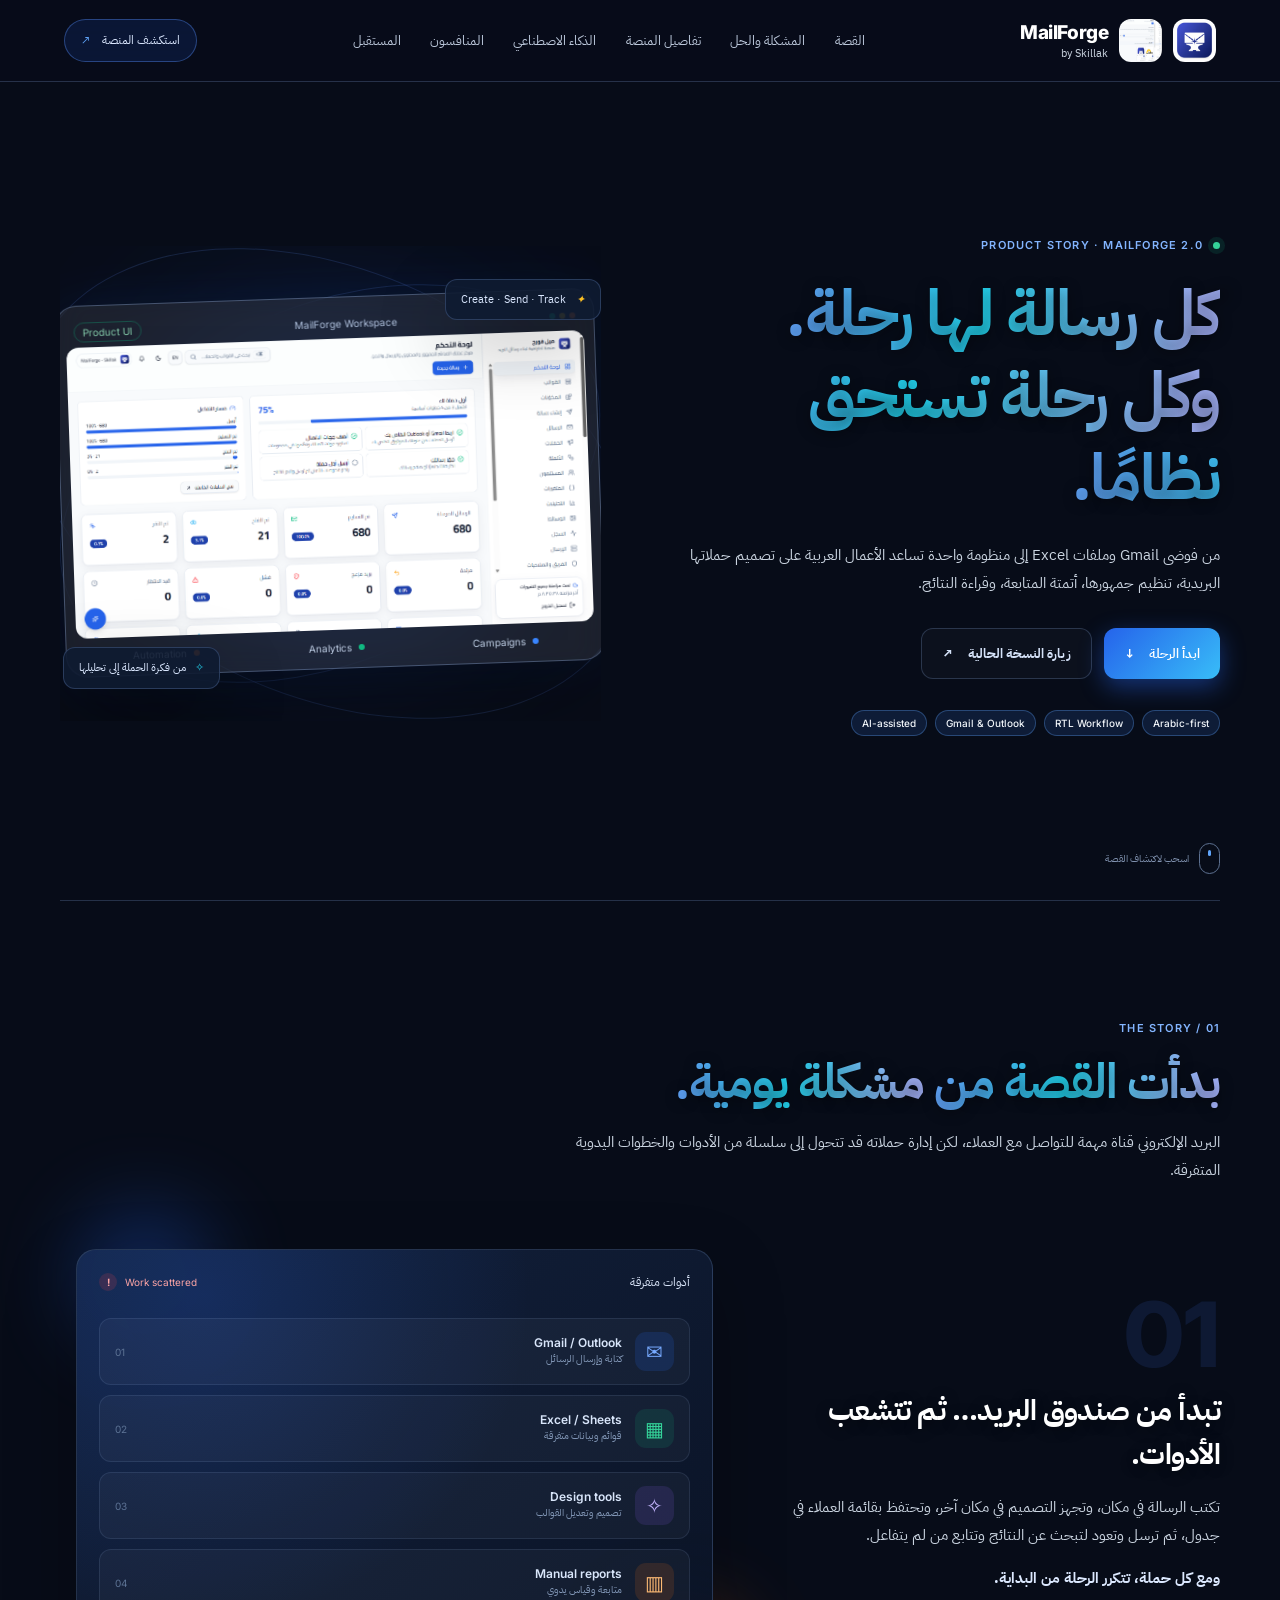
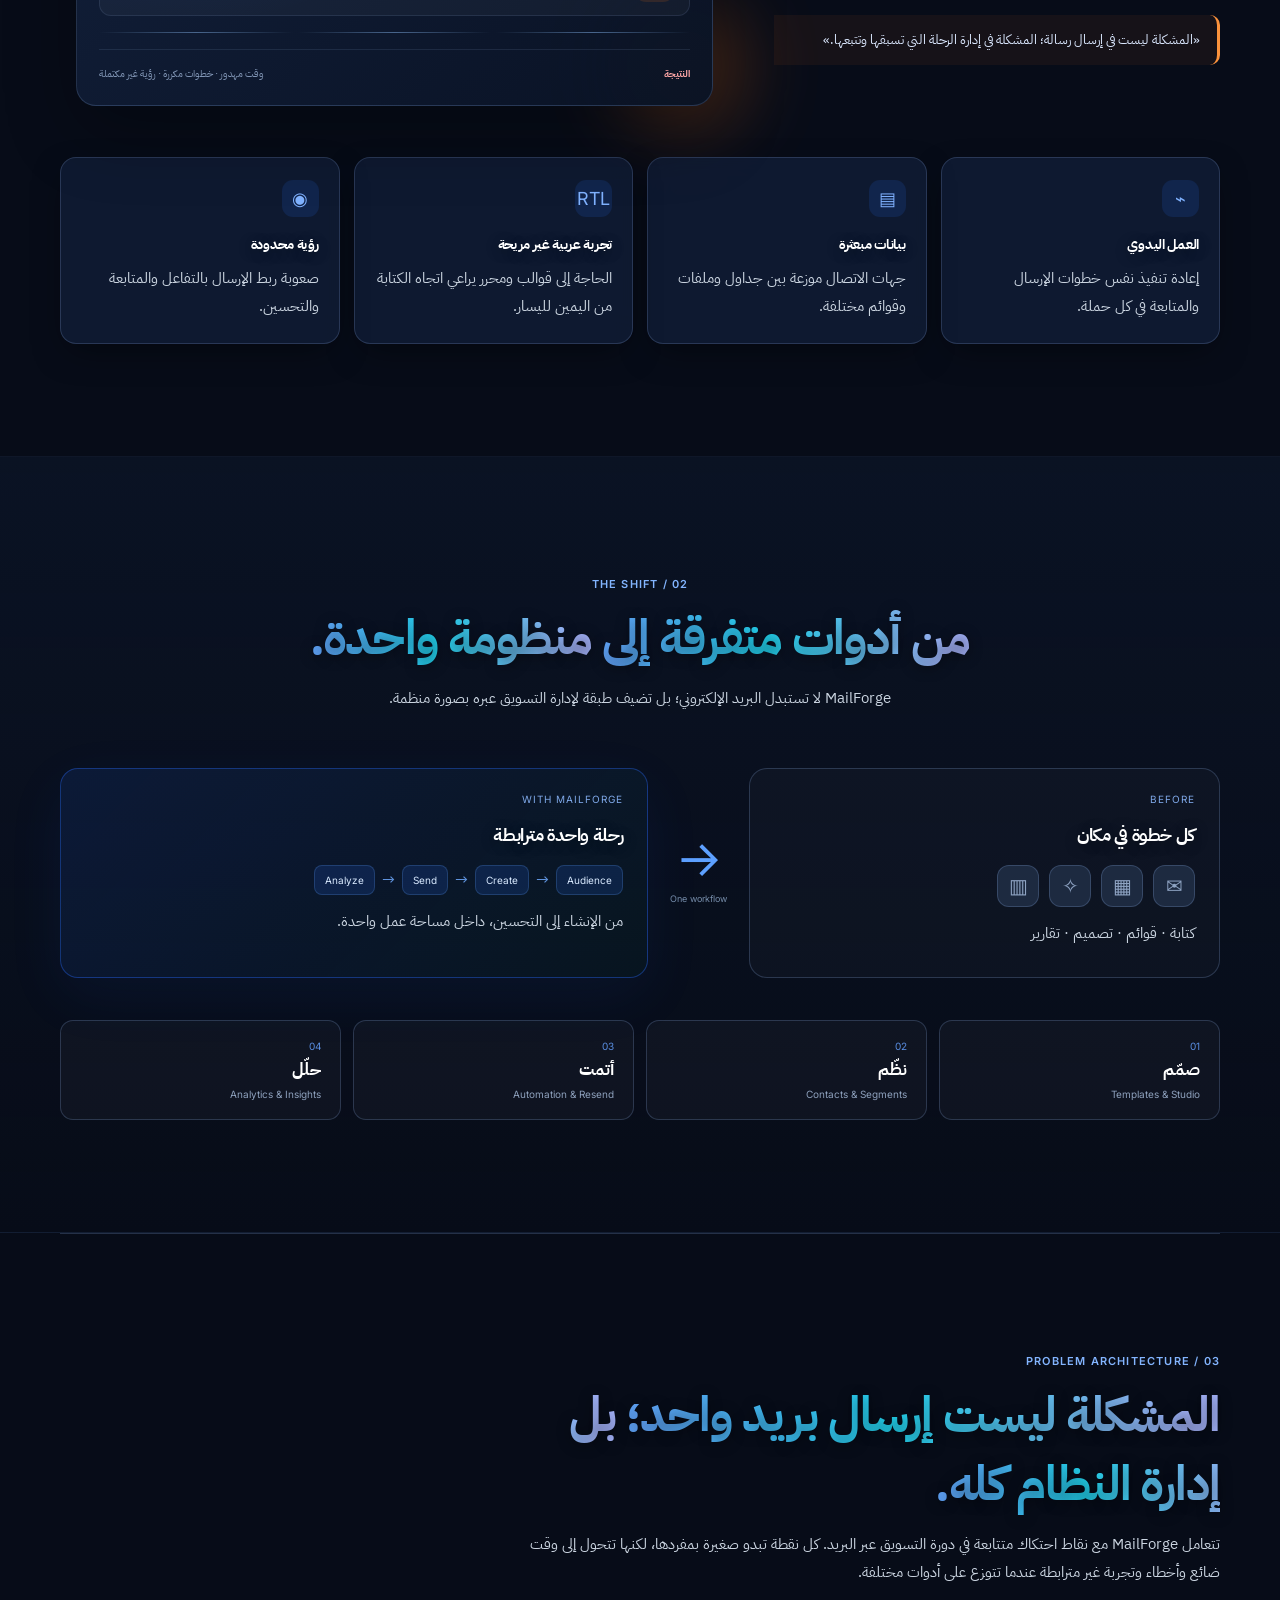
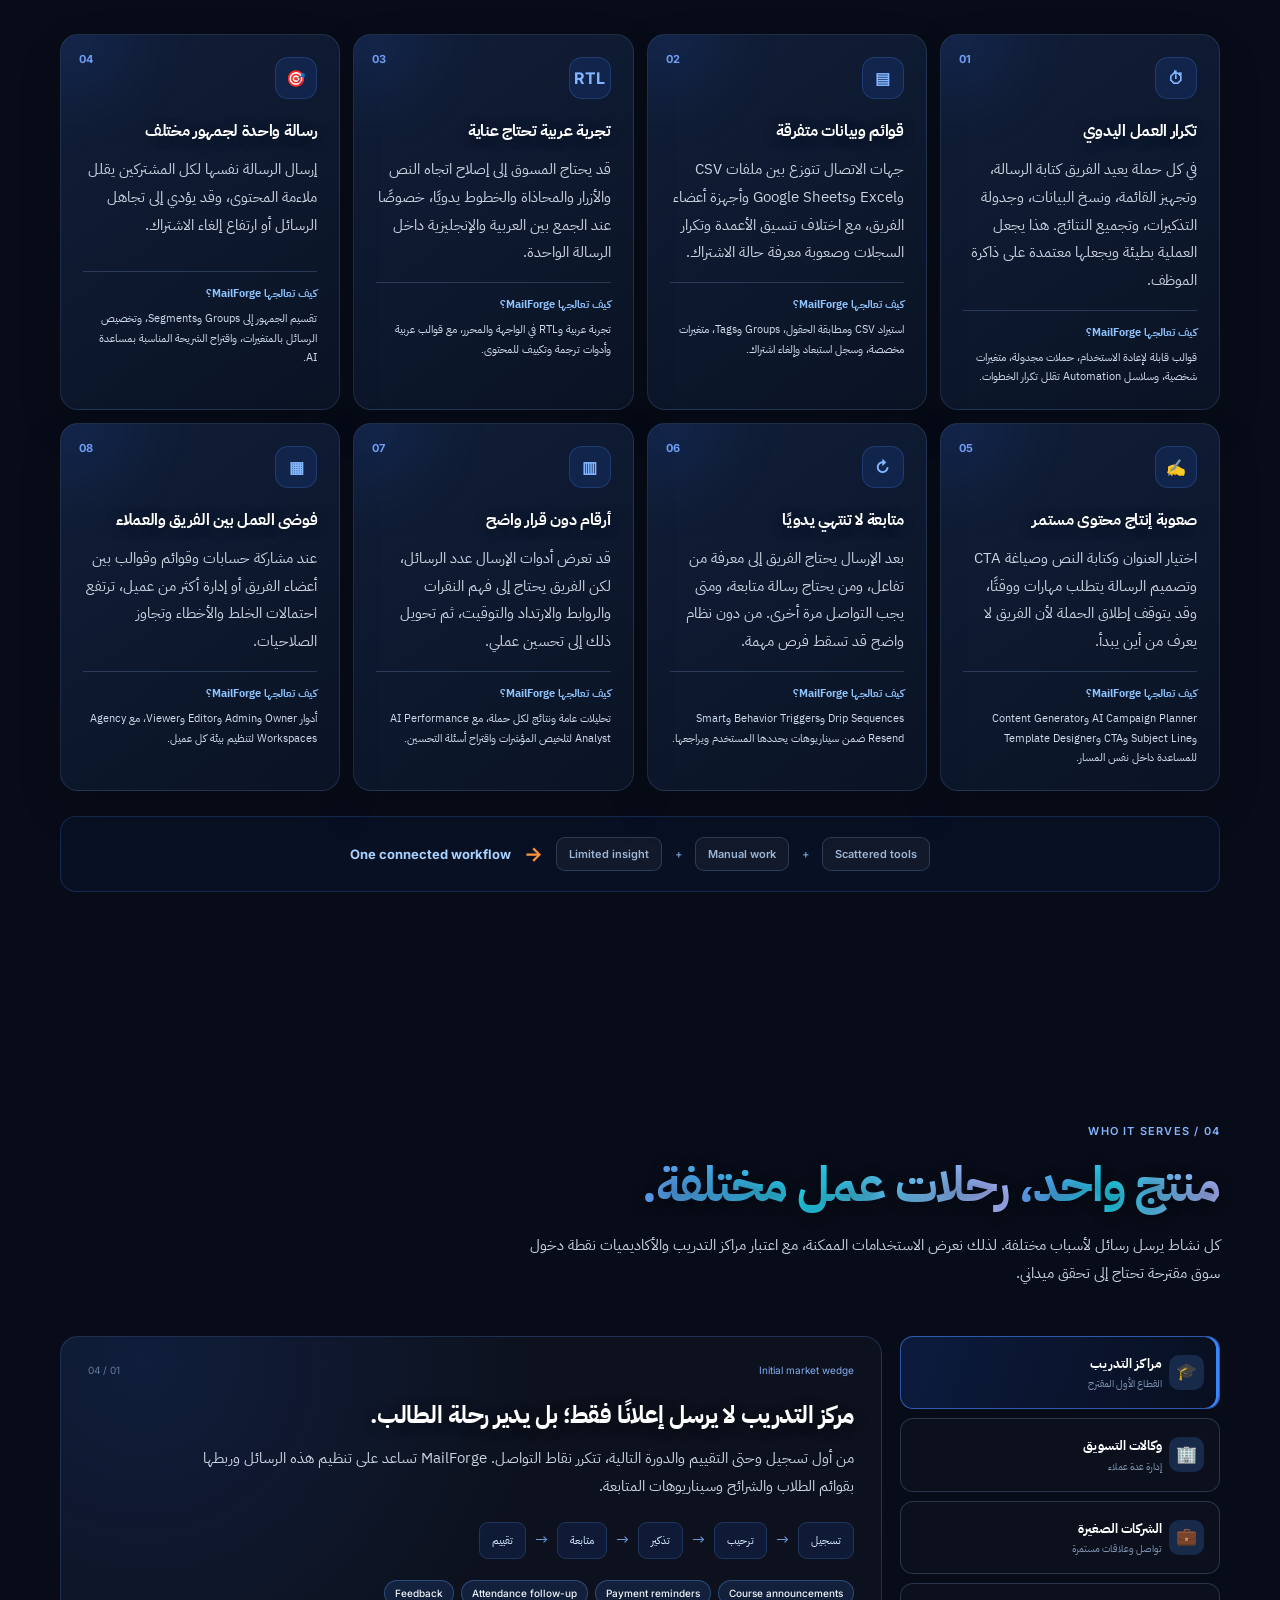
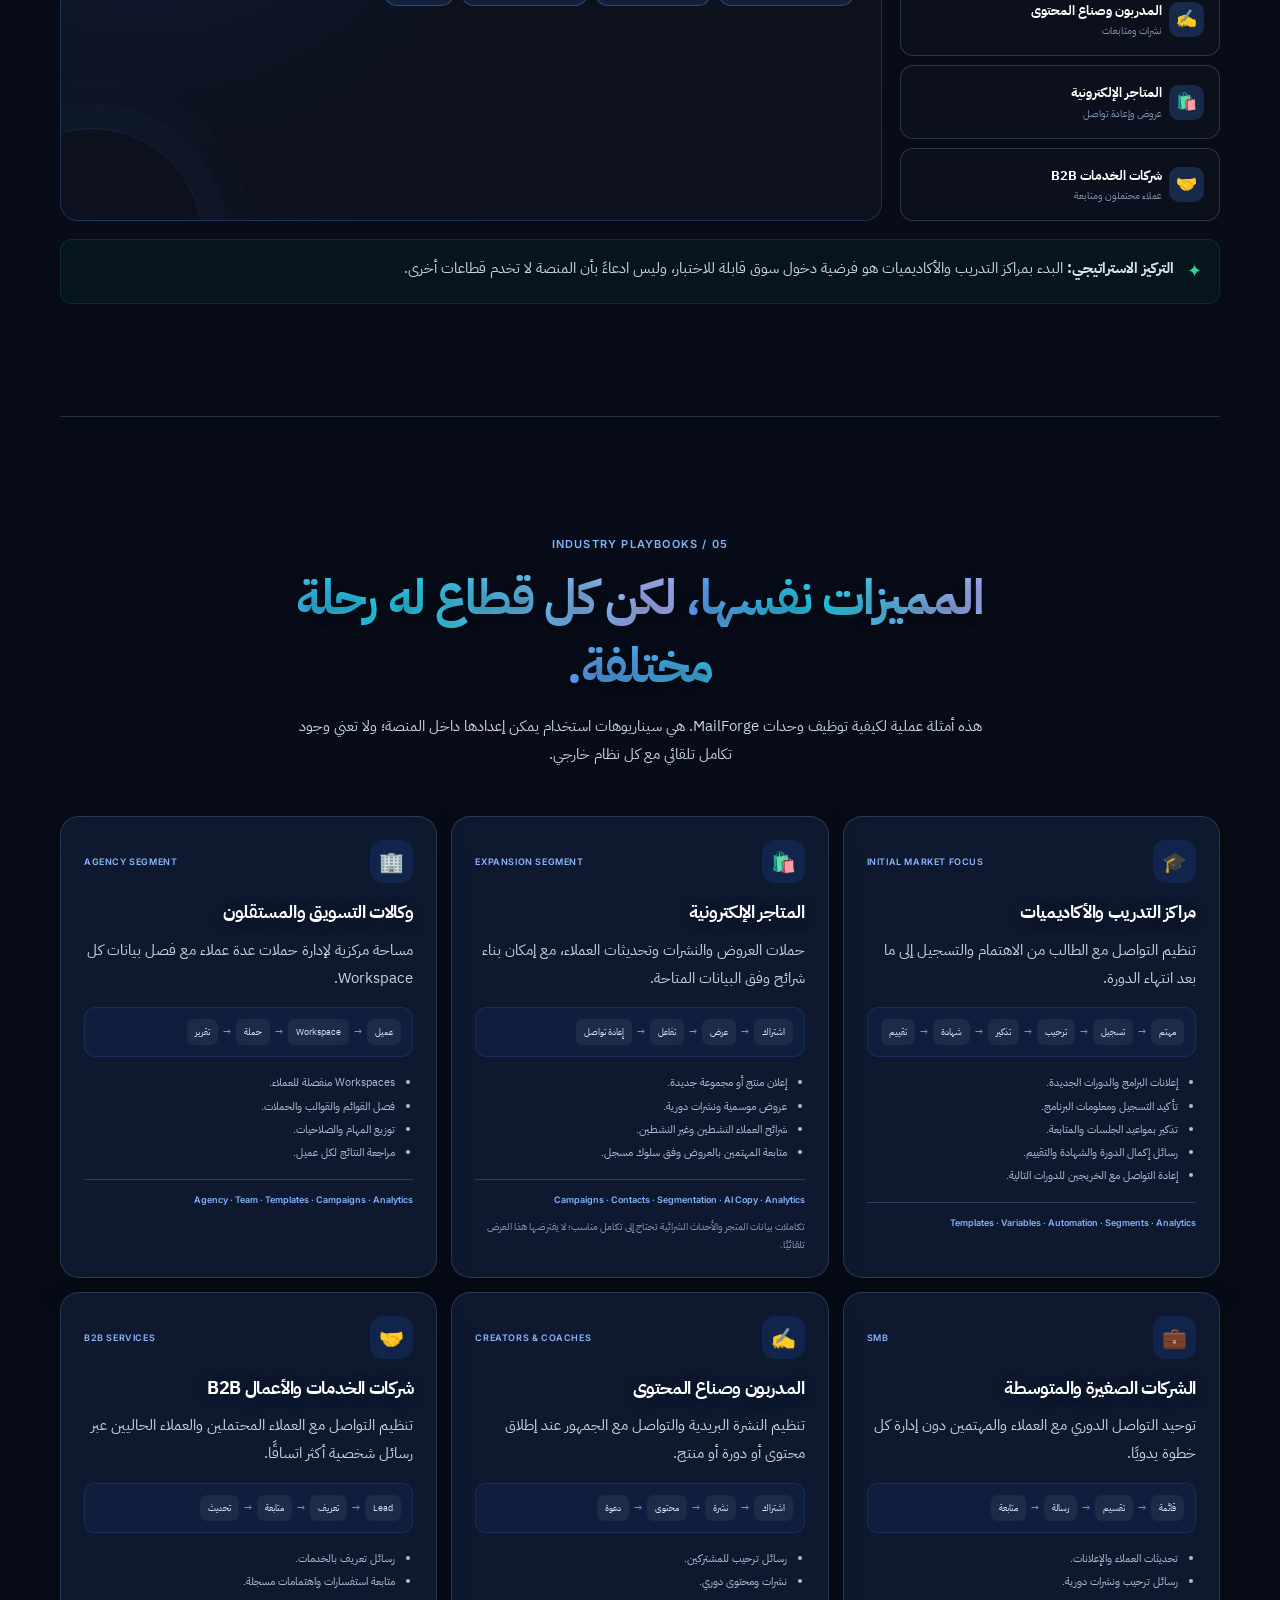
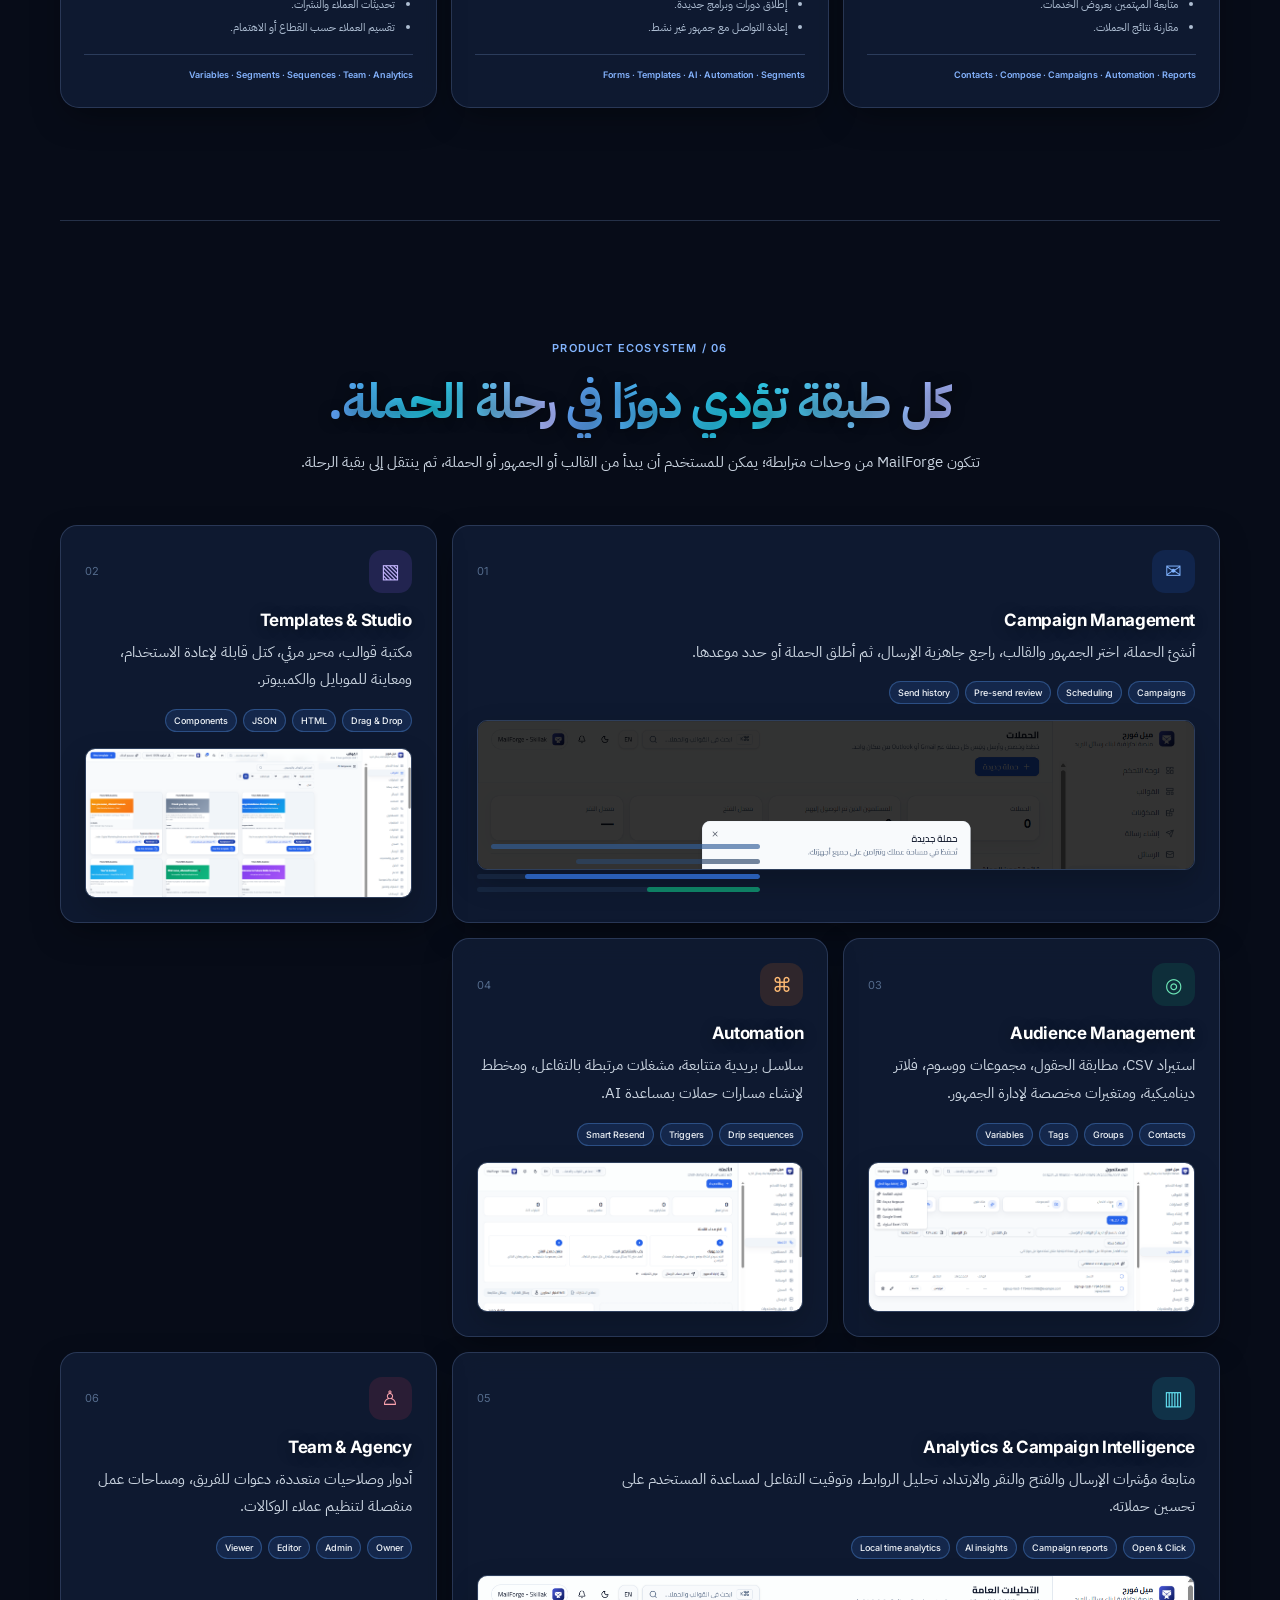
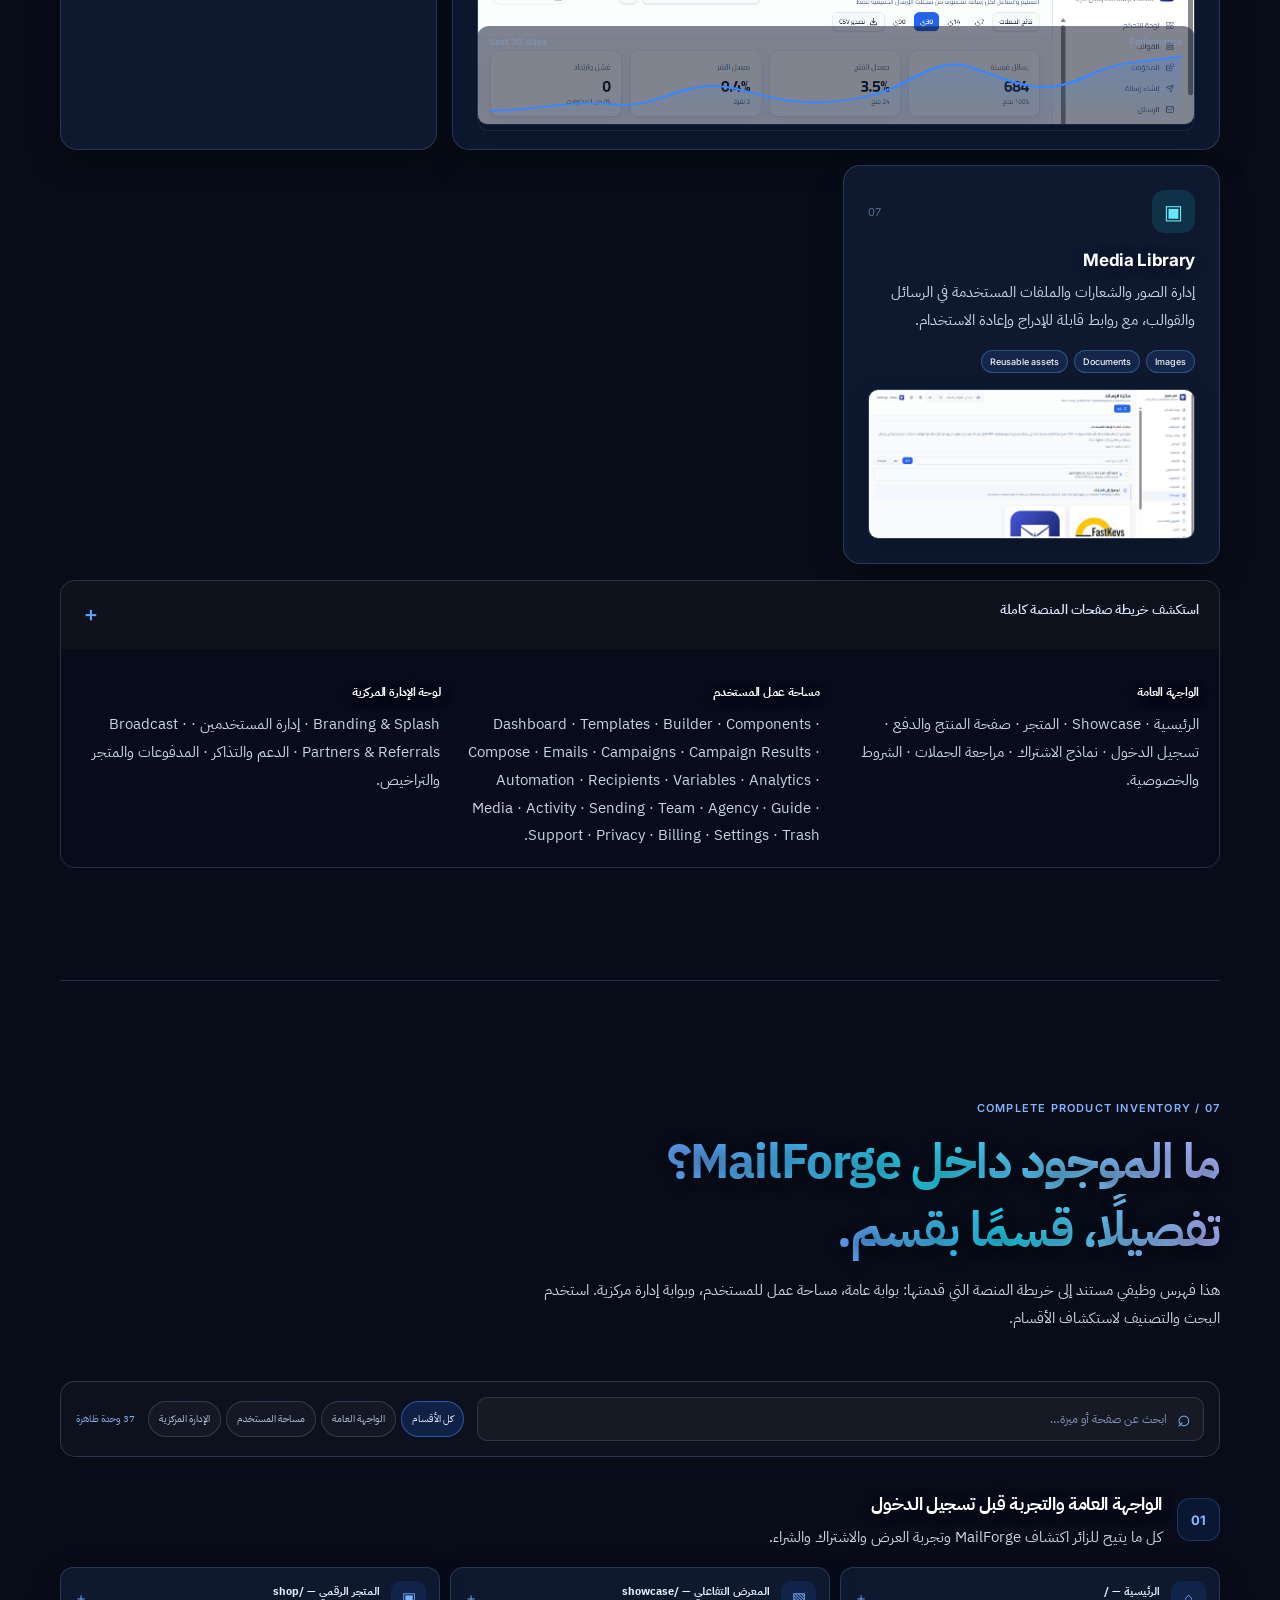
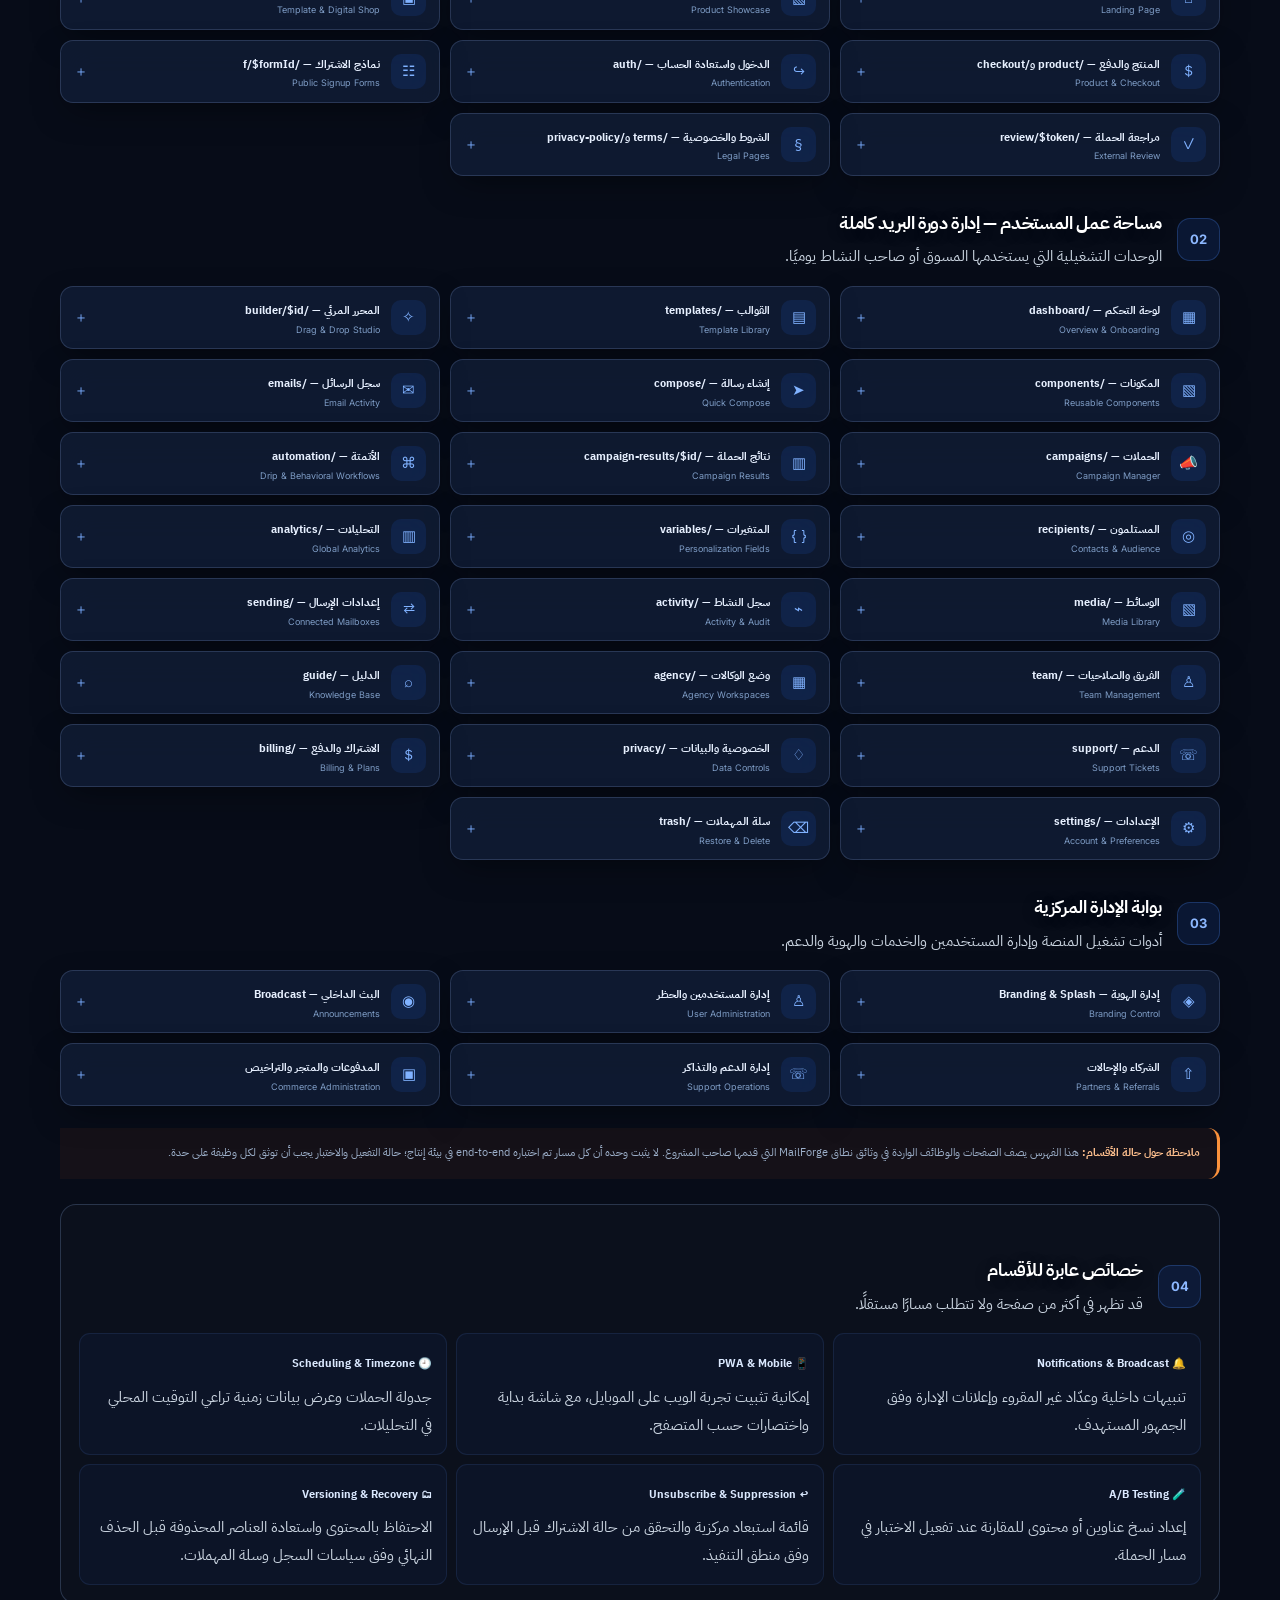
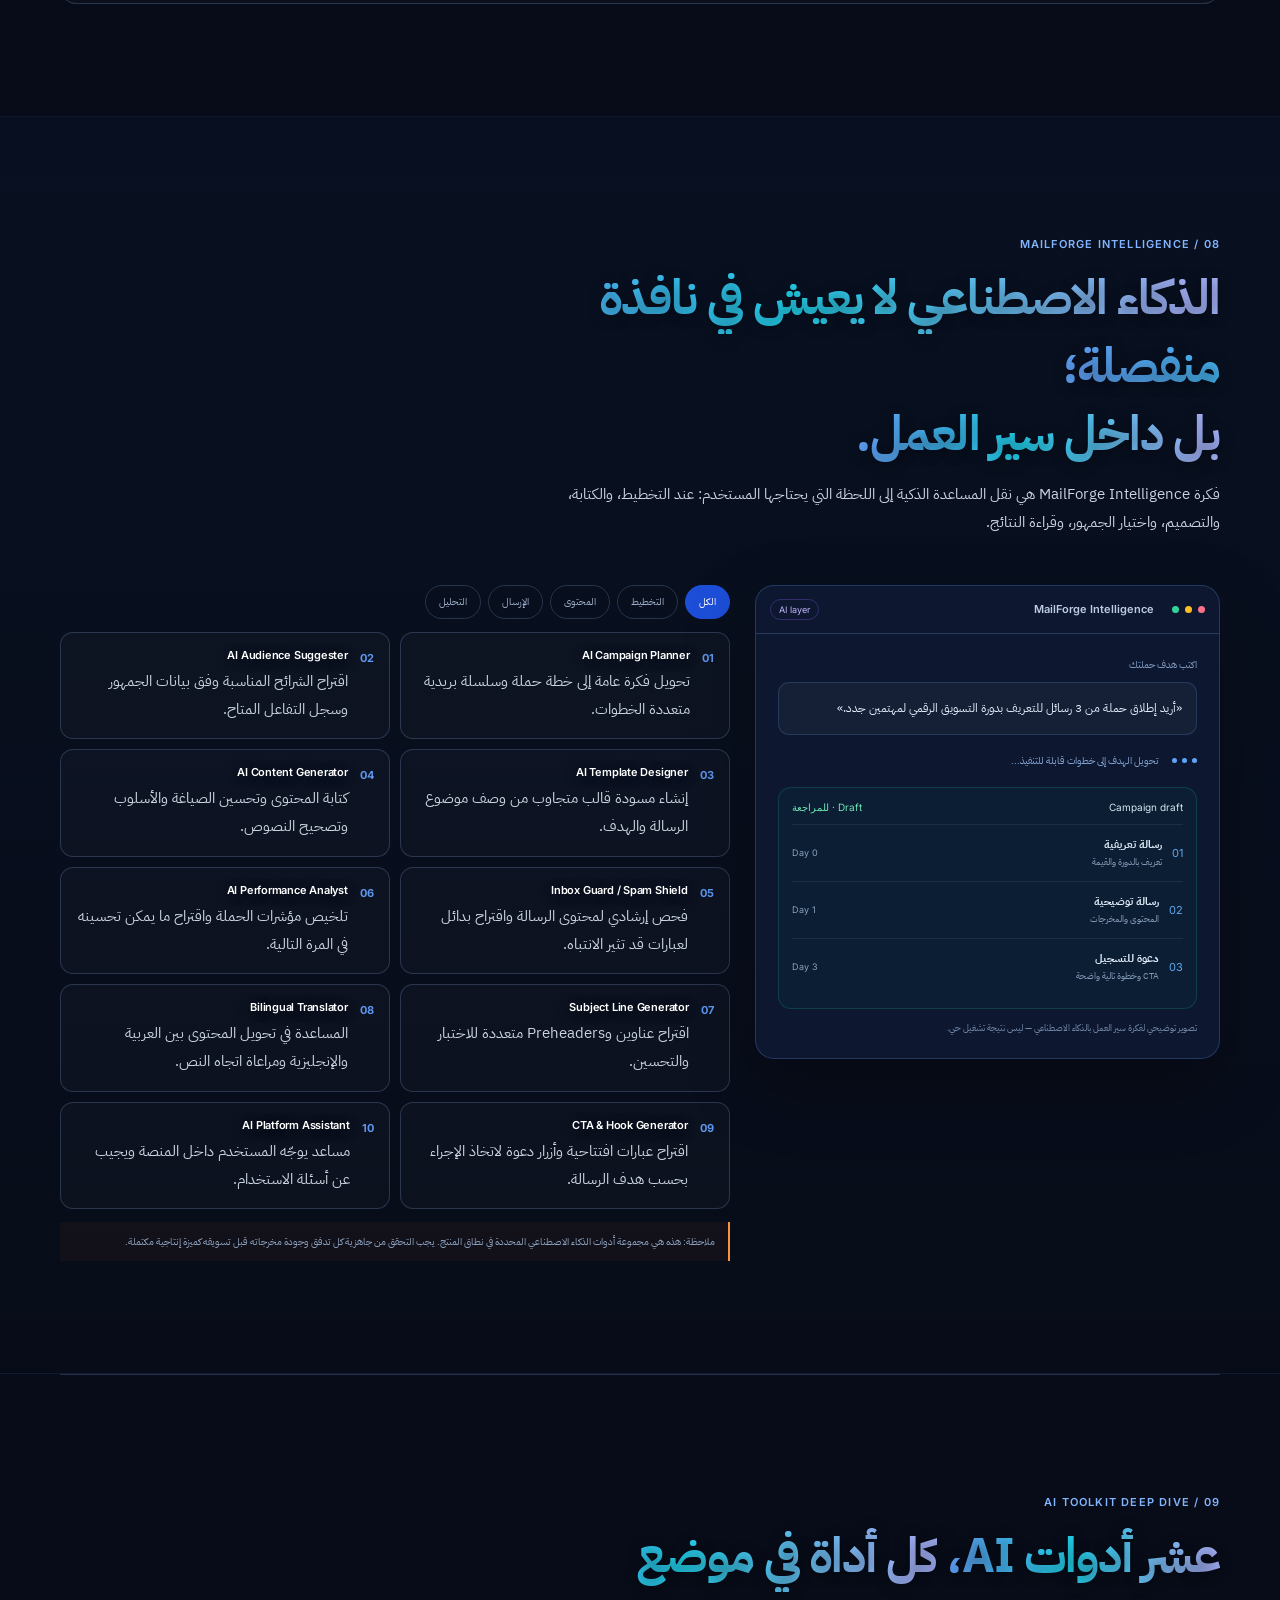
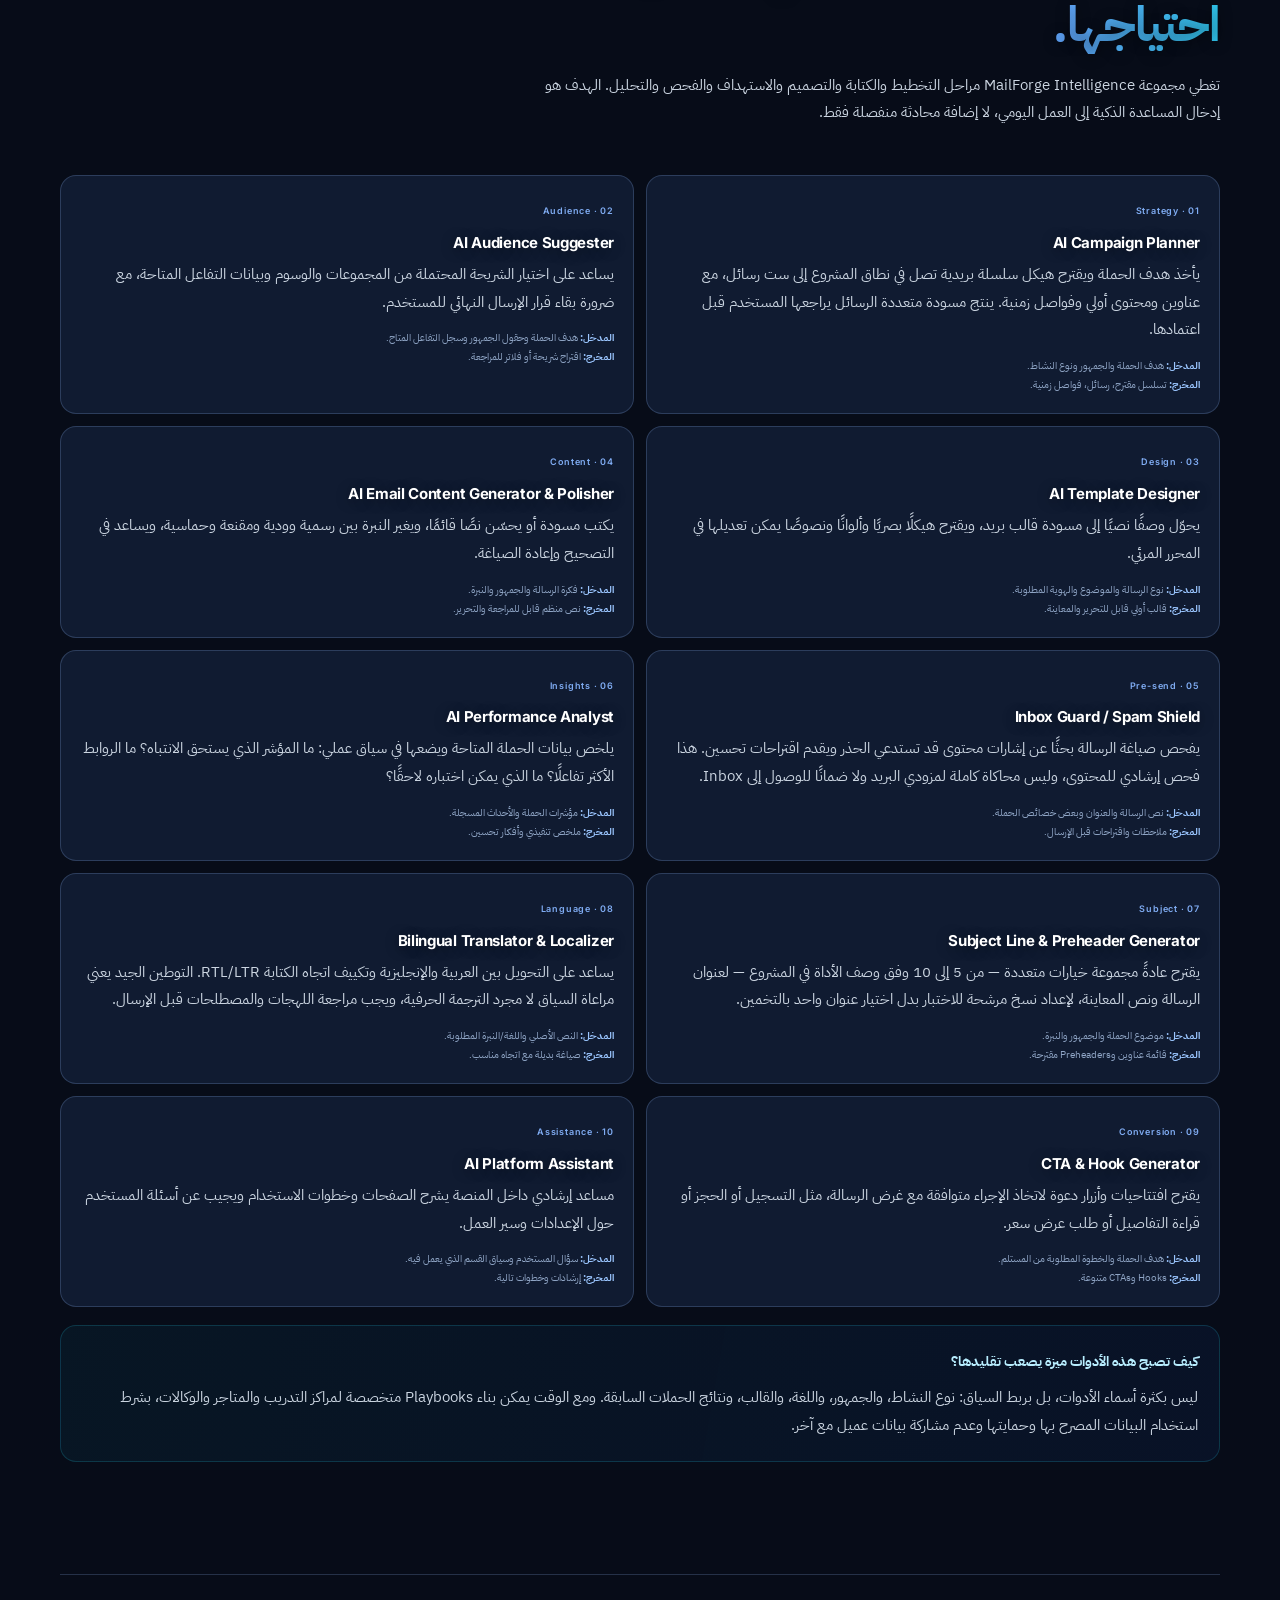
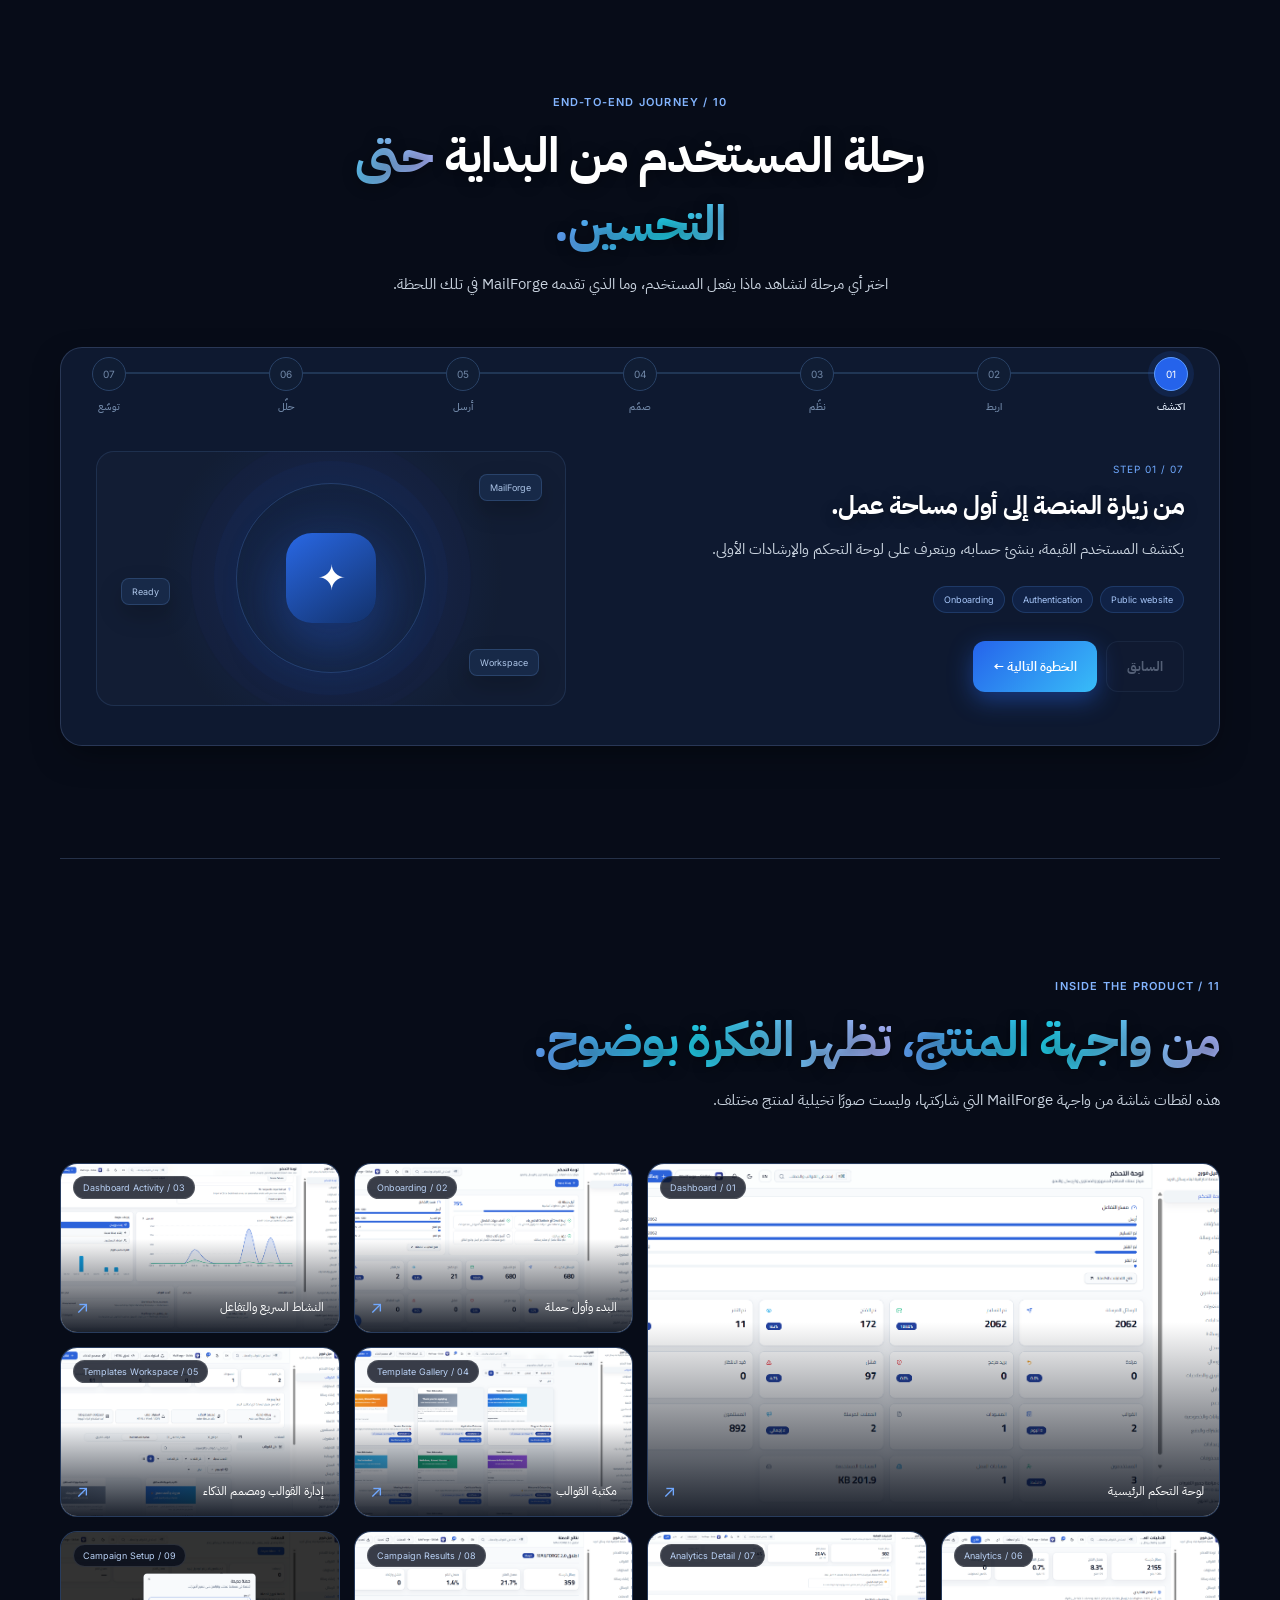
==== commit 7ab3c84d: "Add Media Library image to header" ====
--- a/index.html
+++ b/index.html
@@ -24,6 +24,8 @@
   <header class="site-header" id="top">
     <a class="brand" href="#top" aria-label="MailForge الرئيسية">
       <img src="assets/mailforge-logo.png" data-media-slot="brandLogo" alt="MailForge logo">
+      <img src="assets/media-library.png" alt="Media Library" loading="lazy" decoding="async">
+
       <span class="brand-copy"><strong>MailForge</strong><small>by Skillak</small></span>
     </a>
     <button class="menu-toggle" id="menuToggle" aria-label="فتح القائمة" aria-expanded="false"><span></span><span></span></button>
@@ -257,19 +259,19 @@
           <details class="module-card" data-module-type="workspace"><summary><span class="module-symbol">▧</span><span><b>المكونات — /components</b><small>Reusable Components</small></span></summary><p>حفظ أجزاء قابلة لإعادة الاستخدام مثل Header وFooter وأزرار CTA وتذييلات الاشتراك، ثم إدراجها في قوالب مختلفة لتوحيد الهوية وتقليل التكرار.</p></details>
           <details class="module-card" data-module-type="workspace"><summary><span class="module-symbol">➤</span><span><b>إنشاء رسالة — /compose</b><small>Quick Compose</small></span></summary><p>إرسال رسالة فردية أو اختبارية، تحديد وضع الرسالة الشخصي أو الترويجي، اختيار المرسل، إضافة CC أو BCC، إرفاق ملفات، ومعاينة أولية وفحوصات محتوى قبل الإرسال.</p></details>
           <details class="module-card" data-module-type="workspace"><summary><span class="module-symbol">✉</span><span><b>سجل الرسائل — /emails</b><small>Email Activity</small></span></summary><p>أرشيف الرسائل والمسودات وحالات الإرسال والقبول والفشل والتأجيل، مع البحث والتصدير أو الرجوع إلى سجل الرسالة.</p></details>
-          <details class="module-card" data-module-type="workspace"><summary><span class="module-symbol">📣</span><span><b>الحملات — /campaigns</b><small>Campaign Manager</small></span></summary><p>إنشاء حملة باسم واضح، اختيار الجمهور والقالب، ضبط التوقيت والجدولة، معاينة الإعدادات، مراجعة تجهيز الحملة قبل الإرسال، ومقارنة الحملات أو اختبار عناوين A/B بحسب الوظائف المتاحة.</p><img src="assets/campaign-creation.png" data-media-slot="campaignCreation" alt="إنشاء حملة جديدة" loading="lazy"></details>
+          <details class="module-card" data-module-type="workspace"><summary><span class="module-symbol">📣</span><span><b>الحملات — /campaigns</b><small>Campaign Manager</small></span></summary><p>إنشاء حملة باسم واضح، اختيار الجمهور والقالب، ضبط التوقيت والجدولة، معاينة الإعدادات، مراجعة تجهيز الحملة قبل الإرسال، ومقارنة الحملات أو اختبار عناوين A/B بحسب الوظائف المتاحة.</p><img src="assets/workspace-campaigns.png" data-media-slot="workspaceCampaigns" alt="صفحة إدارة الحملات وقائمة الحملات في MailForge" loading="lazy"></details>
           <details class="module-card" data-module-type="workspace"><summary><span class="module-symbol">▥</span><span><b>نتائج الحملة — /campaign-results/$id</b><small>Campaign Results</small></span></summary><p>قراءة مؤشرات كل حملة، حالات التسليم والفتح والنقر والارتداد وإلغاء الاشتراك، وتحليل الروابط، مع ملخص أو تقرير مدعوم بالذكاء الاصطناعي بحسب ما تم تفعيله.</p><img src="assets/campaign-results.png" data-media-slot="campaignResults" alt="نتائج الحملة" loading="lazy"></details>
           <details class="module-card" data-module-type="workspace"><summary><span class="module-symbol">⌘</span><span><b>الأتمتة — /automation</b><small>Drip & Behavioral Workflows</small></span></summary><p>إنشاء سلاسل متتابعة، تحديد فواصل زمنية، ربط بعض الخطوات بتفاعل المستلم مثل الفتح أو النقر، واستخدام AI للمساعدة في إعداد مسار حملة.</p><img src="assets/automation-workflow.png" data-media-slot="automationWorkflow" alt="واجهة الأتمتة" loading="lazy"></details>
-          <details class="module-card" data-module-type="workspace"><summary><span class="module-symbol">◎</span><span><b>المستلمون — /recipients</b><small>Contacts & Audience</small></span></summary><p>استيراد وتصدير CSV/Excel، مطابقة الحقول، مجموعات وTags وفلاتر، اكتشاف التكرار وبعض أخطاء النطاقات، اقتراح الجمهور، سجل إلغاء الاشتراك والاستبعاد، وخيارات العمل مع Google Sheets بحسب التكامل المتاح.</p><img src="assets/contacts-management.png" data-media-slot="contactsManagement" alt="إدارة جهات الاتصال" loading="lazy"></details>
+          <details class="module-card" data-module-type="workspace"><summary><span class="module-symbol">◎</span><span><b>المستلمون — /recipients</b><small>Contacts & Audience</small></span></summary><p>استيراد وتصدير CSV/Excel، مطابقة الحقول، مجموعات وTags وفلاتر، اكتشاف التكرار وبعض أخطاء النطاقات، اقتراح الجمهور، سجل إلغاء الاشتراك والاستبعاد، وخيارات العمل مع Google Sheets بحسب التكامل المتاح.</p><img src="assets/workspace-contacts.png" data-media-slot="workspaceContacts" alt="صفحة جهات الاتصال وأدوات إدارة الجمهور في MailForge" loading="lazy"></details>
           <details class="module-card" data-module-type="workspace"><summary><span class="module-symbol">{ }</span><span><b>المتغيرات — /variables</b><small>Personalization Fields</small></span></summary><p>تعريف حقول شخصية مثل اسم الطالب، اسم الدورة، تاريخ التجديد، رمز الخصم، أو اسم الشركة، ثم استخدامها داخل القوالب والحملات.</p></details>
-          <details class="module-card" data-module-type="workspace"><summary><span class="module-symbol">▥</span><span><b>التحليلات — /analytics</b><small>Global Analytics</small></span></summary><p>نظرة عامة على الإرسال والفتح والنقر والارتداد وإلغاء الاشتراك، رسوم زمنية، توزيع حالات التسليم، نطاقات المستلمين، توقيت النشاط، وتحليل روابط النقر.</p><img src="assets/analytics-detailed.png" data-media-slot="analyticsDetailed" alt="تحليلات MailForge" loading="lazy"></details>
+          <details class="module-card" data-module-type="workspace"><summary><span class="module-symbol">▥</span><span><b>التحليلات — /analytics</b><small>Global Analytics</small></span></summary><p>نظرة عامة على الإرسال والفتح والنقر والارتداد وإلغاء الاشتراك، رسوم زمنية، توزيع حالات التسليم، نطاقات المستلمين، توقيت النشاط، وتحليل روابط النقر.</p><img src="assets/workspace-analytics.png" data-media-slot="workspaceAnalytics" alt="لوحة التحليلات العامة في MailForge" loading="lazy"></details>
           <details class="module-card" data-module-type="workspace"><summary><span class="module-symbol">▧</span><span><b>الوسائط — /media</b><small>Media Library</small></span></summary><p>رفع وإدارة الصور والملفات والشعارات المستخدمة في القوالب والرسائل، مع نسخ روابط الملفات وإعادة استخدامها. راجع إعدادات الوصول قبل وضع مستندات حساسة.</p><img src="assets/media-library.png" data-media-slot="mediaLibrary" alt="مكتبة الوسائط" loading="lazy"></details>
           <details class="module-card" data-module-type="workspace"><summary><span class="module-symbol">⌁</span><span><b>سجل النشاط — /activity</b><small>Activity & Audit</small></span></summary><p>تتبع أنشطة الحساب مثل تسجيل الدخول والأجهزة وتعديلات الحملات وتغييرات الصلاحيات لدعم المراجعة والتدقيق.</p></details>
-          <details class="module-card" data-module-type="workspace"><summary><span class="module-symbol">⇄</span><span><b>إعدادات الإرسال — /sending</b><small>Connected Mailboxes</small></span></summary><p>ربط حسابات Gmail/Google Workspace وOutlook/Microsoft عبر OAuth، متابعة الحصص الداخلية، إعداد نطاق التتبع المخصص، وفصل الحسابات المرسلة بحسب الاتصال.</p></details>
-          <details class="module-card" data-module-type="workspace"><summary><span class="module-symbol">♙</span><span><b>الفريق والصلاحيات — /team</b><small>Team Management</small></span></summary><p>دعوة أعضاء الفريق وتوزيع أربعة أدوار موصوفة: Owner وAdmin وEditor وViewer، مع تقليل وصول الأعضاء إلى الإعدادات الحساسة وفق الصلاحيات.</p></details>
+          <details class="module-card" data-module-type="workspace"><summary><span class="module-symbol">⇄</span><span><b>إعدادات الإرسال — /sending</b><small>Connected Mailboxes</small></span></summary><p>ربط حسابات Gmail/Google Workspace وOutlook/Microsoft عبر OAuth، متابعة الحصص الداخلية، إعداد نطاق التتبع المخصص، وفصل الحسابات المرسلة بحسب الاتصال.</p><img src="assets/workspace-sending.png" data-media-slot="workspaceSending" alt="إعدادات حسابات الإرسال وربط Gmail في MailForge" loading="lazy"></details>
+          <details class="module-card" data-module-type="workspace"><summary><span class="module-symbol">♙</span><span><b>الفريق والصلاحيات — /team</b><small>Team Management</small></span></summary><p>دعوة أعضاء الفريق وتوزيع أربعة أدوار موصوفة: Owner وAdmin وEditor وViewer، مع تقليل وصول الأعضاء إلى الإعدادات الحساسة وفق الصلاحيات.</p><img src="assets/workspace-team.png" data-media-slot="workspaceTeam" alt="إدارة مساحات العمل والفريق وصلاحيات الأعضاء في MailForge" loading="lazy"></details>
           <details class="module-card" data-module-type="workspace"><summary><span class="module-symbol">▦</span><span><b>وضع الوكالات — /agency</b><small>Agency Workspaces</small></span></summary><p>إنشاء مساحات عمل منفصلة لعملاء الوكالة، بهدف فصل الجمهور والقوالب والحملات وإدارة العملاء من حساب مركزي.</p></details>
-          <details class="module-card" data-module-type="workspace"><summary><span class="module-symbol">⌕</span><span><b>الدليل — /guide</b><small>Knowledge Base</small></span></summary><p>إرشادات خطوة بخطوة حول ربط البريد واستيراد الجمهور وإنشاء القوالب والحملات وإدارة الحساب.</p></details>
-          <details class="module-card" data-module-type="workspace"><summary><span class="module-symbol">☏</span><span><b>الدعم — /support</b><small>Support Tickets</small></span></summary><p>فتح تذاكر الدعم ومتابعة الحالة والردود، لتوثيق طلبات المساعدة بدل ضياعها في المحادثات المتفرقة.</p></details>
+          <details class="module-card" data-module-type="workspace"><summary><span class="module-symbol">⌕</span><span><b>الدليل — /guide</b><small>Knowledge Base</small></span></summary><p>إرشادات خطوة بخطوة حول ربط البريد واستيراد الجمهور وإنشاء القوالب والحملات وإدارة الحساب.</p><img src="assets/workspace-guide.png" data-media-slot="workspaceGuide" alt="دليل استخدام MailForge والتكاملات" loading="lazy"></details>
+          <details class="module-card" data-module-type="workspace"><summary><span class="module-symbol">☏</span><span><b>الدعم — /support</b><small>Support Tickets</small></span></summary><p>فتح تذاكر الدعم ومتابعة الحالة والردود، لتوثيق طلبات المساعدة بدل ضياعها في المحادثات المتفرقة.</p><img src="assets/workspace-support.png" data-media-slot="workspaceSupport" alt="مركز دعم MailForge وفتح طلب مساعدة" loading="lazy"></details>
           <details class="module-card" data-module-type="workspace"><summary><span class="module-symbol">♢</span><span><b>الخصوصية والبيانات — /privacy</b><small>Data Controls</small></span></summary><p>إدارة خيارات الخصوصية، وتصدير بيانات الحساب وفق الوظائف المتاحة، ومراجعة معلومات البيانات والاحتفاظ بها.</p></details>
           <details class="module-card" data-module-type="workspace"><summary><span class="module-symbol">＄</span><span><b>الاشتراك والدفع — /billing</b><small>Billing & Plans</small></span></summary><p>عرض الخطة الحالية، الفواتير، حالة الاشتراك، وخيارات الترقية أو إدارة الدفع بحسب بوابات الدفع التي تم تفعيلها.</p></details>
           <details class="module-card" data-module-type="workspace"><summary><span class="module-symbol">⚙</span><span><b>الإعدادات — /settings</b><small>Account & Preferences</small></span></summary><p>إعداد اللغة العربية أو الإنجليزية، اتجاه RTL/LTR، المظهر الفاتح والداكن، تفضيلات الحساب والأمان، وتجربة الموبايل القابلة للتثبيت كتطبيق ويب PWA مع شاشة بداية واختصارات بحسب دعم المتصفح والجهاز.</p></details>
@@ -440,6 +442,33 @@
           <span class="gallery-label">15 / Media Library</span><img src="assets/media-library.png" data-media-slot="mediaLibrary" alt="مكتبة الوسائط في MailForge"><span class="gallery-caption"><span data-editable="captionMediaLibrary" data-edit-label="عنوان مكتبة الوسائط">مكتبة الوسائط والملفات</span><b>↗</b></span>
         </button>
       </div>
+      <div class="gallery-latest-head reveal">
+        <div><span class="eyebrow">LATEST WORKSPACE SCREENS</span><b>أحدث لقطات مساحة العمل</b></div>
+        <p>لقطات إضافية من الصفحات التشغيلية التي شاركتها، مرتبطة بوحداتها المقابلة في كتالوج المنصة.</p>
+      </div>
+      <div class="gallery-grid gallery-latest-grid" id="latestWorkspaceGallery">
+        <button class="gallery-item reveal" data-gallery-slot="workspaceCampaigns" data-image="assets/workspace-campaigns.png" data-caption="الحملات — قائمة الحملات ومراحل التجهيز والإرسال" aria-label="تكبير لقطة صفحة الحملات">
+          <span class="gallery-label">16 / Campaigns</span><img src="assets/workspace-campaigns.png" data-media-slot="workspaceCampaigns" alt="قائمة الحملات ومؤشرات تجهيز الحملة في MailForge" loading="lazy"><span class="gallery-caption"><span data-editable="captionWorkspaceCampaigns" data-edit-label="عنوان لقطة الحملات الجديدة">إدارة الحملات</span><b>↗</b></span>
+        </button>
+        <button class="gallery-item reveal" data-gallery-slot="workspaceContacts" data-image="assets/workspace-contacts.png" data-caption="جهات الاتصال — مجموعات الجمهور والاستيراد والتصدير" aria-label="تكبير لقطة صفحة جهات الاتصال">
+          <span class="gallery-label">17 / Contacts</span><img src="assets/workspace-contacts.png" data-media-slot="workspaceContacts" alt="صفحة جهات الاتصال ومجموعات الجمهور في MailForge" loading="lazy"><span class="gallery-caption"><span data-editable="captionWorkspaceContacts" data-edit-label="عنوان لقطة جهات الاتصال الجديدة">جهات الاتصال والجمهور</span><b>↗</b></span>
+        </button>
+        <button class="gallery-item reveal" data-gallery-slot="workspaceAnalytics" data-image="assets/workspace-analytics.png" data-caption="التحليلات العامة — مؤشرات الأداء ونشاط الإرسال خلال الفترة" aria-label="تكبير لقطة صفحة التحليلات">
+          <span class="gallery-label">18 / Analytics</span><img src="assets/workspace-analytics.png" data-media-slot="workspaceAnalytics" alt="التحليلات العامة ونشاط الإرسال في MailForge" loading="lazy"><span class="gallery-caption"><span data-editable="captionWorkspaceAnalytics" data-edit-label="عنوان لقطة التحليلات الجديدة">التحليلات العامة</span><b>↗</b></span>
+        </button>
+        <button class="gallery-item reveal" data-gallery-slot="workspaceSending" data-image="assets/workspace-sending.png" data-caption="حسابات الإرسال — ربط حسابات البريد ومتابعة الحصة الداخلية" aria-label="تكبير لقطة حسابات الإرسال">
+          <span class="gallery-label">19 / Sending</span><img src="assets/workspace-sending.png" data-media-slot="workspaceSending" alt="إعدادات حسابات الإرسال في MailForge" loading="lazy"><span class="gallery-caption"><span data-editable="captionWorkspaceSending" data-edit-label="عنوان لقطة حسابات الإرسال">حسابات الإرسال</span><b>↗</b></span>
+        </button>
+        <button class="gallery-item reveal" data-gallery-slot="workspaceTeam" data-image="assets/workspace-team.png" data-caption="الفريق والصلاحيات — مساحات العمل وأدوار الأعضاء" aria-label="تكبير لقطة الفريق والصلاحيات">
+          <span class="gallery-label">20 / Team</span><img src="assets/workspace-team.png" data-media-slot="workspaceTeam" alt="الفريق والصلاحيات ومساحات العمل في MailForge" loading="lazy"><span class="gallery-caption"><span data-editable="captionWorkspaceTeam" data-edit-label="عنوان لقطة الفريق والصلاحيات">الفريق والصلاحيات</span><b>↗</b></span>
+        </button>
+        <button class="gallery-item reveal" data-gallery-slot="workspaceGuide" data-image="assets/workspace-guide.png" data-caption="دليل المنصة — شرح التكاملات وخطوات استخدام MailForge" aria-label="تكبير لقطة دليل المنصة">
+          <span class="gallery-label">21 / Guide</span><img src="assets/workspace-guide.png" data-media-slot="workspaceGuide" alt="دليل استخدام MailForge" loading="lazy"><span class="gallery-caption"><span data-editable="captionWorkspaceGuide" data-edit-label="عنوان لقطة دليل المنصة">دليل المنصة</span><b>↗</b></span>
+        </button>
+        <button class="gallery-item reveal" data-gallery-slot="workspaceSupport" data-image="assets/workspace-support.png" data-caption="مركز الدعم — فتح طلب جديد ومتابعة طلبات المساعدة" aria-label="تكبير لقطة مركز الدعم">
+          <span class="gallery-label">22 / Support</span><img src="assets/workspace-support.png" data-media-slot="workspaceSupport" alt="مركز دعم MailForge" loading="lazy"><span class="gallery-caption"><span data-editable="captionWorkspaceSupport" data-edit-label="عنوان لقطة مركز الدعم">مركز الدعم</span><b>↗</b></span>
+        </button>
+      </div>
       <div class="gallery-extra-wrap" id="customGalleryWrap" hidden>
         <div class="gallery-extra-head"><span class="eyebrow">MORE PRODUCT SCREENS</span><b>لقطات إضافية من مساحة العمل</b></div>
         <div class="custom-gallery-grid" id="customGalleryItems" aria-live="polite"></div>
--- a/styles.css
+++ b/styles.css
@@ -67,3 +67,208 @@
 @media(max-width:430px){.problem-solution-grid{grid-template-columns:1fr}.ps-card{padding:18px}.playbook-card{padding:18px}.catalog-group-head h3{font-size:15px}.catalog-group-head p{font-size:10px}.comparison-table-wrap>h3{font-size:13px}}
 
 .cross-feature-block{margin-top:25px;padding:18px;border:1px solid var(--line);border-radius:16px;background:rgba(255,255,255,.018)}.cross-feature-grid{display:grid;grid-template-columns:repeat(3,minmax(0,1fr));gap:9px}.cross-feature-grid article{padding:14px;border-radius:11px;background:rgba(37,99,235,.055);border:1px solid rgba(88,143,225,.13)}.cross-feature-grid b{font-size:11px;color:#dbe9ff}.cross-feature-grid p{font-size:10px;color:#9db0ca;line-height:1.85;margin:7px 0 0}@media(max-width:760px){.cross-feature-grid{grid-template-columns:1fr 1fr}}@media(max-width:430px){.cross-feature-grid{grid-template-columns:1fr}}
+
+/* Latest workspace screenshots — Version 7 */
+.gallery-latest-head{display:flex;align-items:flex-end;justify-content:space-between;gap:18px;margin:30px 0 14px;padding-top:23px;border-top:1px solid rgba(132,174,241,.16)}
+.gallery-latest-head>div{display:flex;flex-direction:column;gap:5px}.gallery-latest-head .eyebrow{color:#75a9ff}.gallery-latest-head b{font-size:15px;color:#edf4ff}.gallery-latest-head p{max-width:520px;margin:0;color:#91a5c3;font-size:10px;line-height:1.8;text-align:left}
+.gallery-latest-grid{grid-auto-rows:176px}
+@media(max-width:760px){.gallery-latest-head{align-items:flex-start;flex-direction:column}.gallery-latest-head p{text-align:right}.gallery-latest-grid{grid-auto-rows:150px}}
+@media(max-width:430px){.gallery-latest-grid{grid-auto-rows:126px}}
+
+/* ==========================================================================
+   MAILFORGE 2.0 — ENHANCED DESIGN SYSTEM, HIGH CONTRAST & RESPONSIVENESS
+   ========================================================================== */
+
+/* 1. ترقية لوحة الألوان والتباين العام */
+:root {
+  --bg: #070c18 !important;
+  --bg-soft: #0c1527 !important;
+  --panel: #111e38 !important;
+  --panel-2: #162648 !important;
+  --line: rgba(148, 180, 240, 0.22) !important;
+  --text: #ffffff !important;
+  --muted: #cbd5e1 !important; /* لون رمادي فاتح مريح جداً للقراءة والمسح بالعين */
+  --blue: #3b82f6 !important;
+  --blue-2: #60a5fa !important;
+  --cyan: #38bdf8 !important;
+  --green: #34d399 !important;
+  --orange: #fb923c !important;
+  --violet: #a78bfa !important;
+}
+
+/* 2. ضبط الصفحة وحمايتها من التمرير الأفقي على جميع الشاشات */
+html, body {
+  overflow-x: hidden !important;
+  width: 100% !important;
+  max-width: 100vw !important;
+  position: relative !important;
+  color: var(--text) !important;
+  background-color: var(--bg) !important;
+  -webkit-font-smoothing: antialiased;
+}
+
+/* 3. وضوح العناوين والنصوص */
+h1, h2, h3, h4, .section-title, .hero-title {
+  color: #ffffff !important;
+  letter-spacing: -0.02em !important;
+  text-shadow: 0 2px 14px rgba(0, 0, 0, 0.4);
+}
+
+p, .section-desc, .hero-lead, .card p, .problem-card p, .cap-card p, 
+.playbook-card p, .journey-card p, .evolution-desc, .faq-answer p, .step-desc {
+  color: #cbd5e1 !important; /* إنهاء مشكلة النصوص الداكنة الصعبة القراءة */
+  font-size: 15px !important;
+  line-height: 1.85 !important;
+}
+
+/* 4. تصميم الكروت الزجاجية العصرية (Glassmorphism & Depth) */
+.problem-card,
+.cap-card,
+.playbook-card,
+.module-card,
+.business-card,
+.evolution-card,
+.audience-card,
+.journey-shell,
+.faq-item {
+  background: rgba(17, 30, 56, 0.78) !important;
+  backdrop-filter: blur(16px) !important;
+  -webkit-backdrop-filter: blur(16px) !important;
+  border: 1px solid rgba(148, 180, 240, 0.2) !important;
+  box-shadow: 0 12px 34px -10px rgba(0, 0, 0, 0.5) !important;
+  transition: all 0.28s cubic-bezier(0.16, 1, 0.3, 1) !important;
+}
+
+/* 5. تفاعلات التحويم والتوهج العصري (Hover Glow Effects) */
+.problem-card:hover,
+.cap-card:hover,
+.playbook-card:hover,
+.business-card:hover,
+.evolution-card:hover {
+  transform: translateY(-5px) !important;
+  border-color: rgba(96, 165, 250, 0.55) !important;
+  box-shadow: 0 20px 45px -10px rgba(37, 99, 235, 0.32), 0 0 1px 1px rgba(96, 165, 250, 0.25) !important;
+}
+
+/* 6. تحسين الأزرار وتأثير الضغط والتحويم */
+.btn-primary {
+  background: linear-gradient(135deg, #2563eb, #38bdf8) !important;
+  color: #ffffff !important;
+  font-weight: 600 !important;
+  border: none !important;
+  box-shadow: 0 8px 24px rgba(37, 99, 235, 0.45) !important;
+  transition: all 0.25s ease !important;
+}
+
+.btn-primary:hover {
+  transform: translateY(-2px) !important;
+  box-shadow: 0 14px 35px rgba(37, 99, 235, 0.65) !important;
+  filter: brightness(1.08) !important;
+}
+
+.btn-secondary {
+  background: rgba(255, 255, 255, 0.05) !important;
+  border: 1px solid rgba(148, 180, 240, 0.28) !important;
+  color: #ffffff !important;
+  backdrop-filter: blur(8px) !important;
+  transition: all 0.25s ease !important;
+}
+
+.btn-secondary:hover {
+  background: rgba(255, 255, 255, 0.12) !important;
+  border-color: rgba(96, 165, 250, 0.55) !important;
+  transform: translateY(-2px) !important;
+}
+
+/* 7. تحسين شارات التصنيفات والأوسمة (Pills & Badges) */
+.hero-chips span,
+.cap-tags span,
+.audience-usecases span,
+.plan-tag,
+.stage-chip,
+.tag {
+  color: #f1f5f9 !important;
+  background: rgba(59, 130, 246, 0.14) !important;
+  border: 1px solid rgba(96, 165, 250, 0.32) !important;
+  font-weight: 500 !important;
+  transition: all 0.2s ease !important;
+}
+
+.hero-chips span:hover,
+.cap-tags span:hover {
+  background: rgba(59, 130, 246, 0.24) !important;
+  border-color: rgba(96, 165, 250, 0.5) !important;
+}
+
+/* 8. وضوح مصفوفة المقارنة التنافسية */
+.competitor-strength, 
+.competitor-position {
+  color: #cbd5e1 !important;
+  background: rgba(255, 255, 255, 0.05) !important;
+  border: 1px solid rgba(148, 180, 240, 0.15) !important;
+}
+
+/* 9. احتواء المدارات البصرية في شاشة الهيرو */
+.hero-visual {
+  overflow: hidden !important;
+  position: relative !important;
+  max-width: 100% !important;
+}
+
+/* 10. التجاوب الكامل والدقيق مع شاشات الهواتف (Mobile Responsiveness) */
+@media (max-width: 768px) {
+  .site-header {
+    padding-inline: 16px !important;
+  }
+
+  /* تقليص عناصر الإضاءة لمنع التمرير العرضي */
+  .ambient-one {
+    width: 250px !important;
+    height: 250px !important;
+    right: -60px !important;
+    top: 40px !important;
+  }
+
+  .ambient-two {
+    width: 230px !important;
+    height: 230px !important;
+    left: -60px !important;
+  }
+
+  /* تحجيم مدارات الهيرو لتناسب عرض الهاتف */
+  .orbit-a {
+    width: 320px !important;
+    height: 220px !important;
+  }
+
+  .orbit-b {
+    width: 350px !important;
+    height: 240px !important;
+  }
+
+  /* التفاف خطوات رحلة العميل بدلاً من التمدد خارج الشاشة */
+  .journey-steps {
+    min-width: 0 !important;
+    max-width: 100% !important;
+    flex-wrap: wrap !important;
+    gap: 8px !important;
+    justify-content: center !important;
+  }
+
+  .journey-step {
+    flex: 1 1 auto !important;
+    max-width: 80px !important;
+  }
+
+  /* مواءمة وسوم الهيرو */
+  .hero-chips {
+    justify-content: center !important;
+    gap: 6px !important;
+    flex-wrap: wrap !important;
+  }
+
+  .hero-chips span {
+    font-size: 11px !important;
+    padding: 5px 9px !important;
+  }
+}
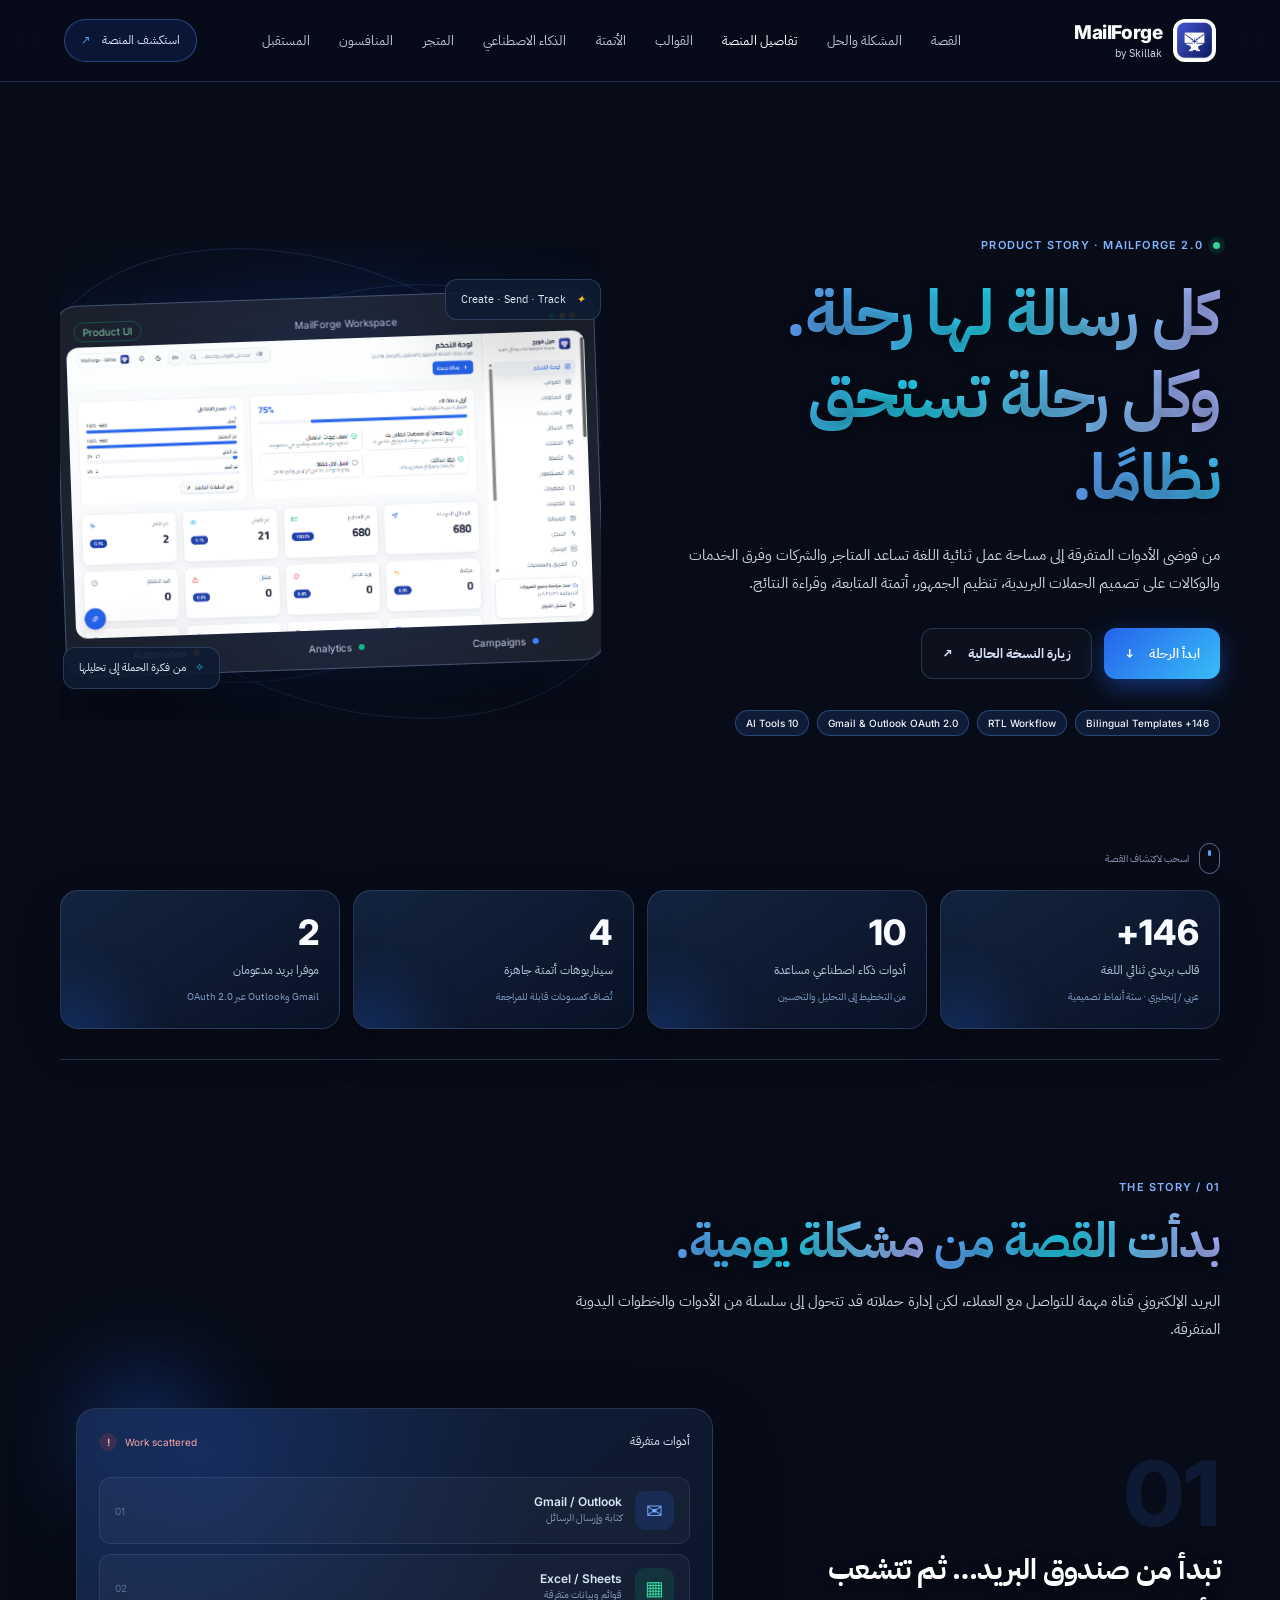
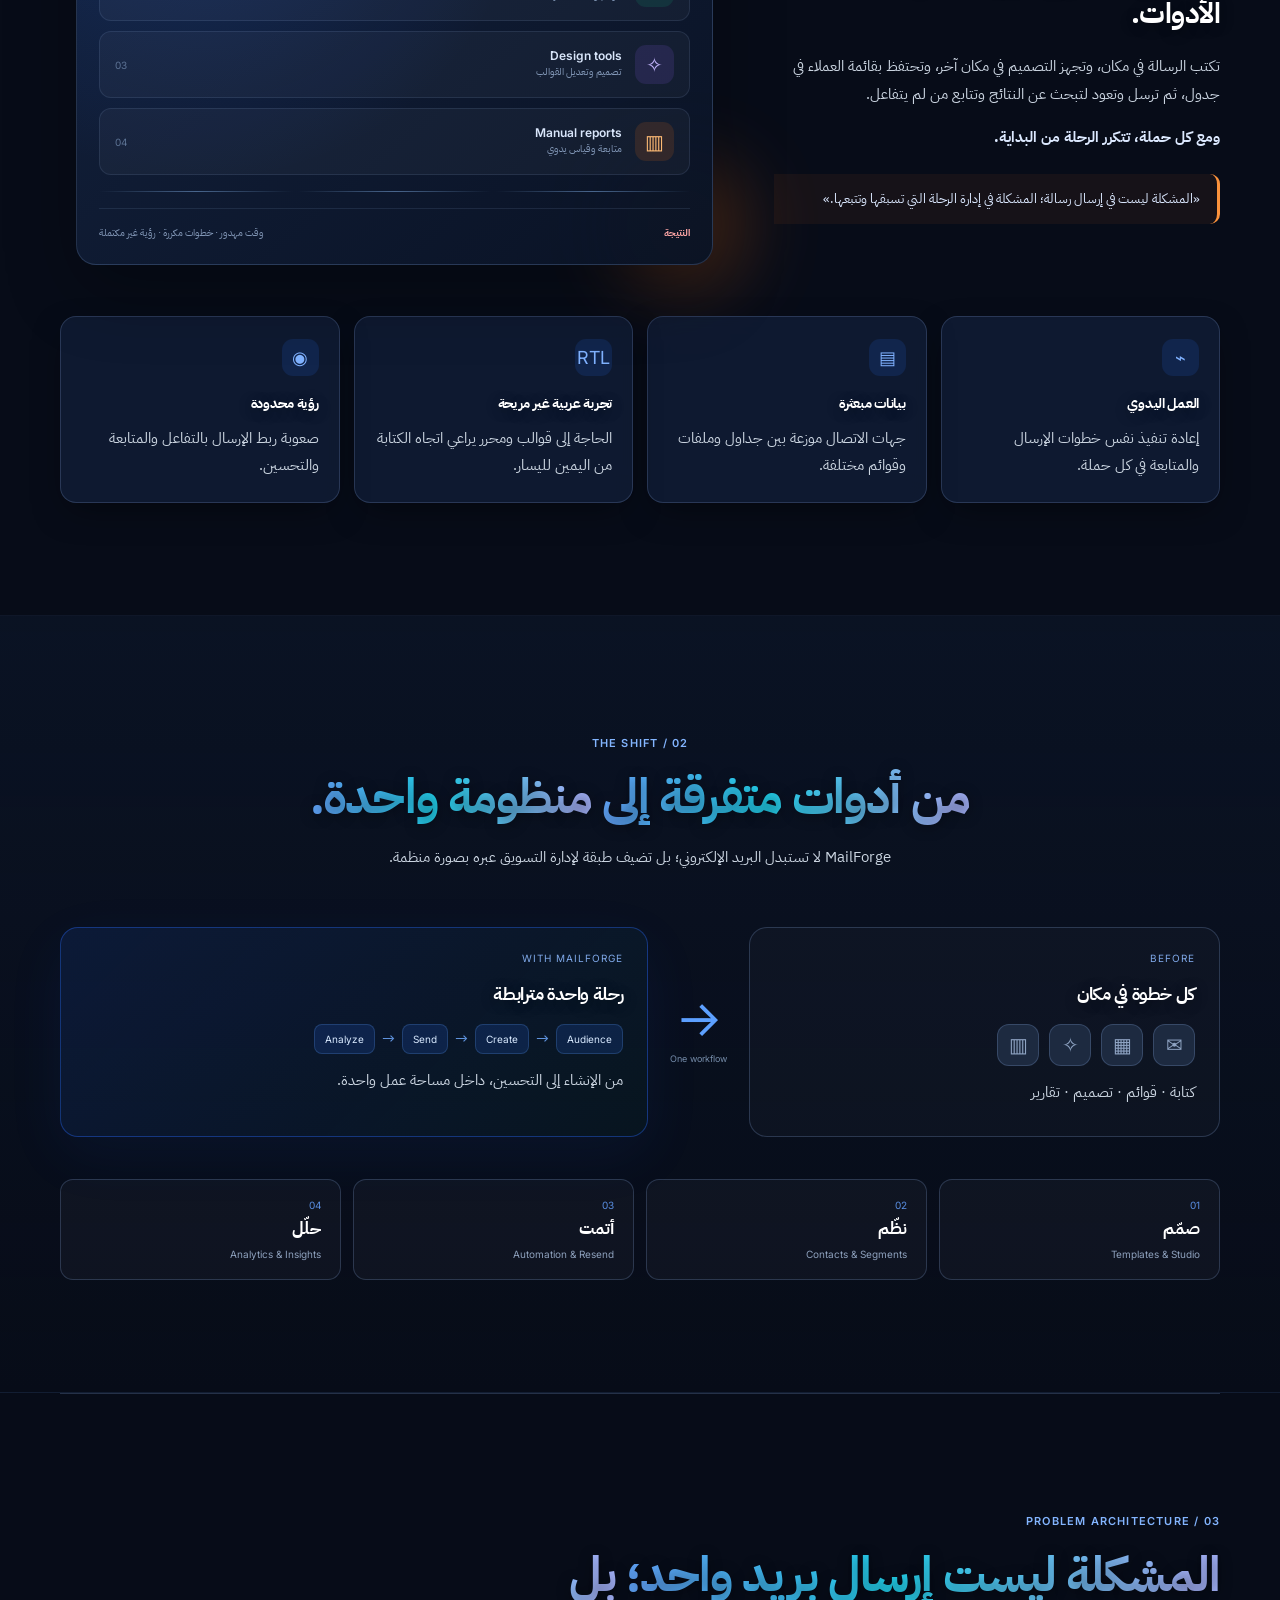
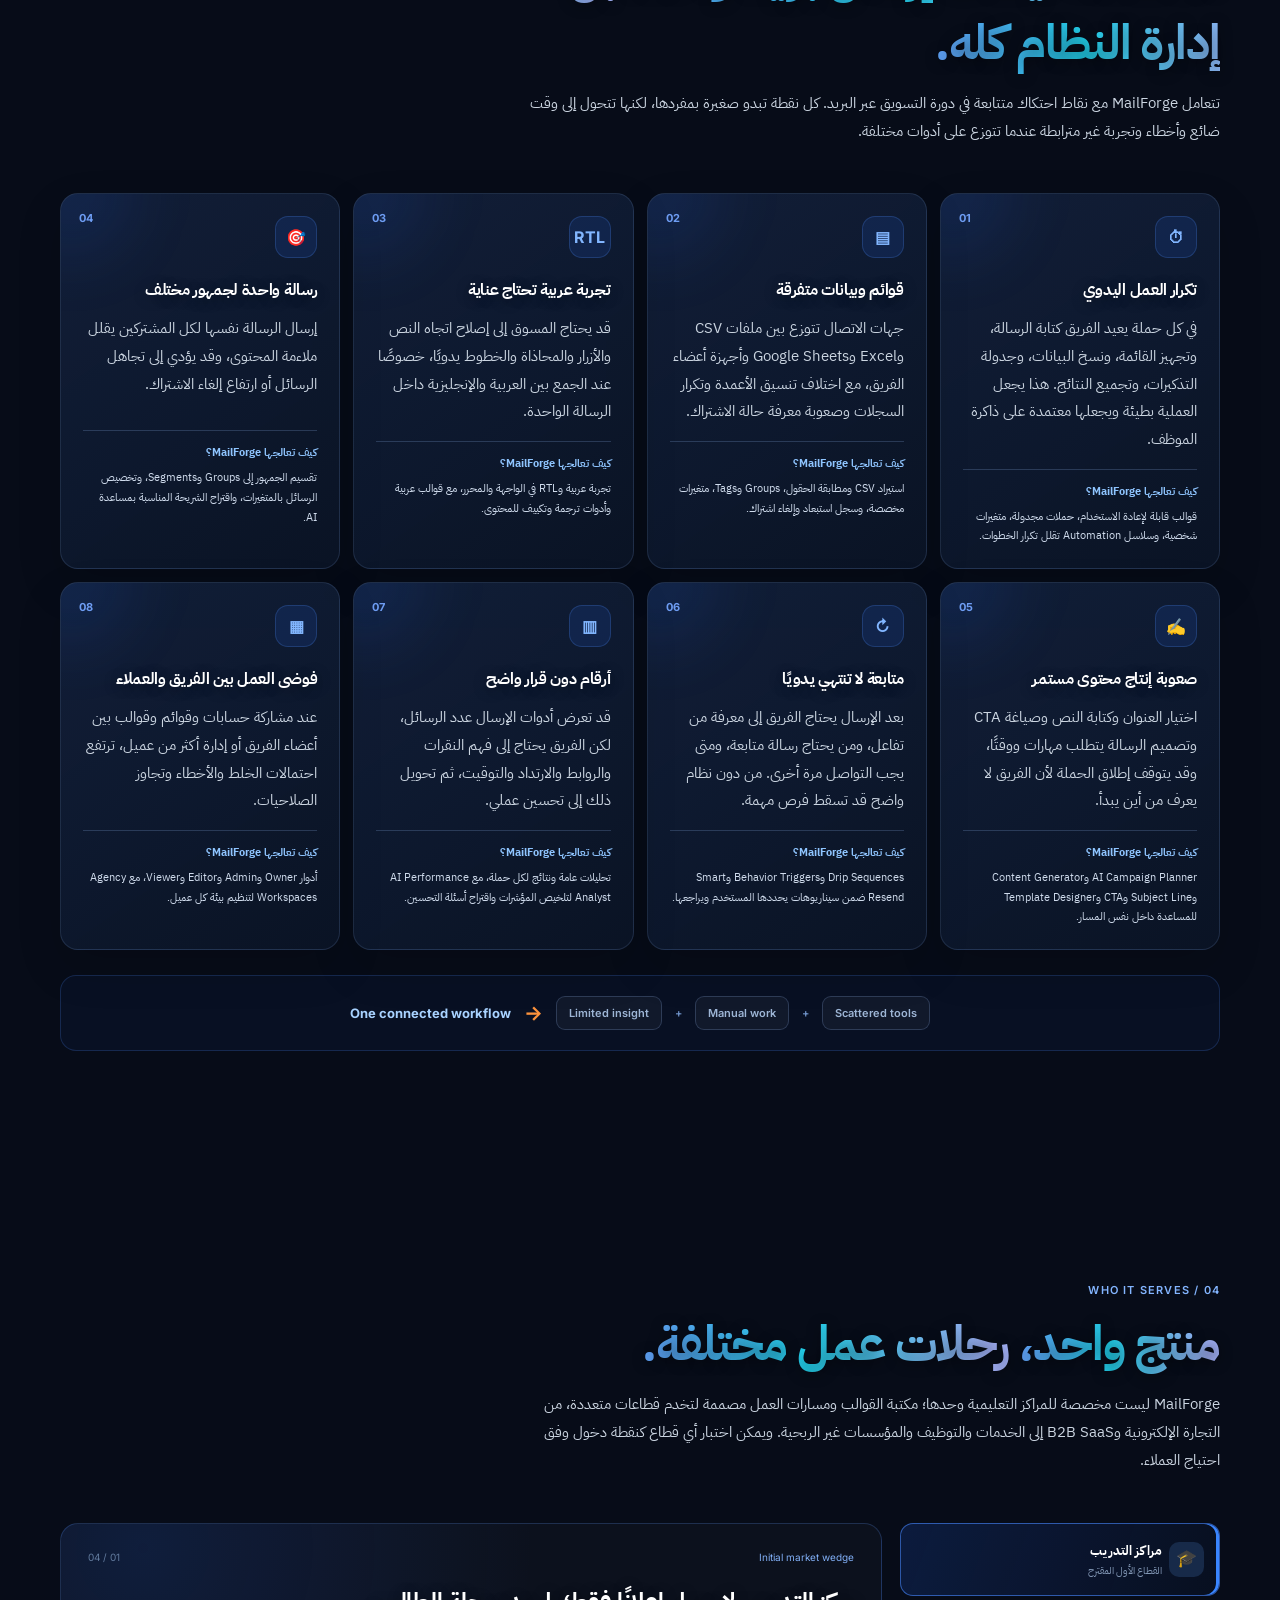
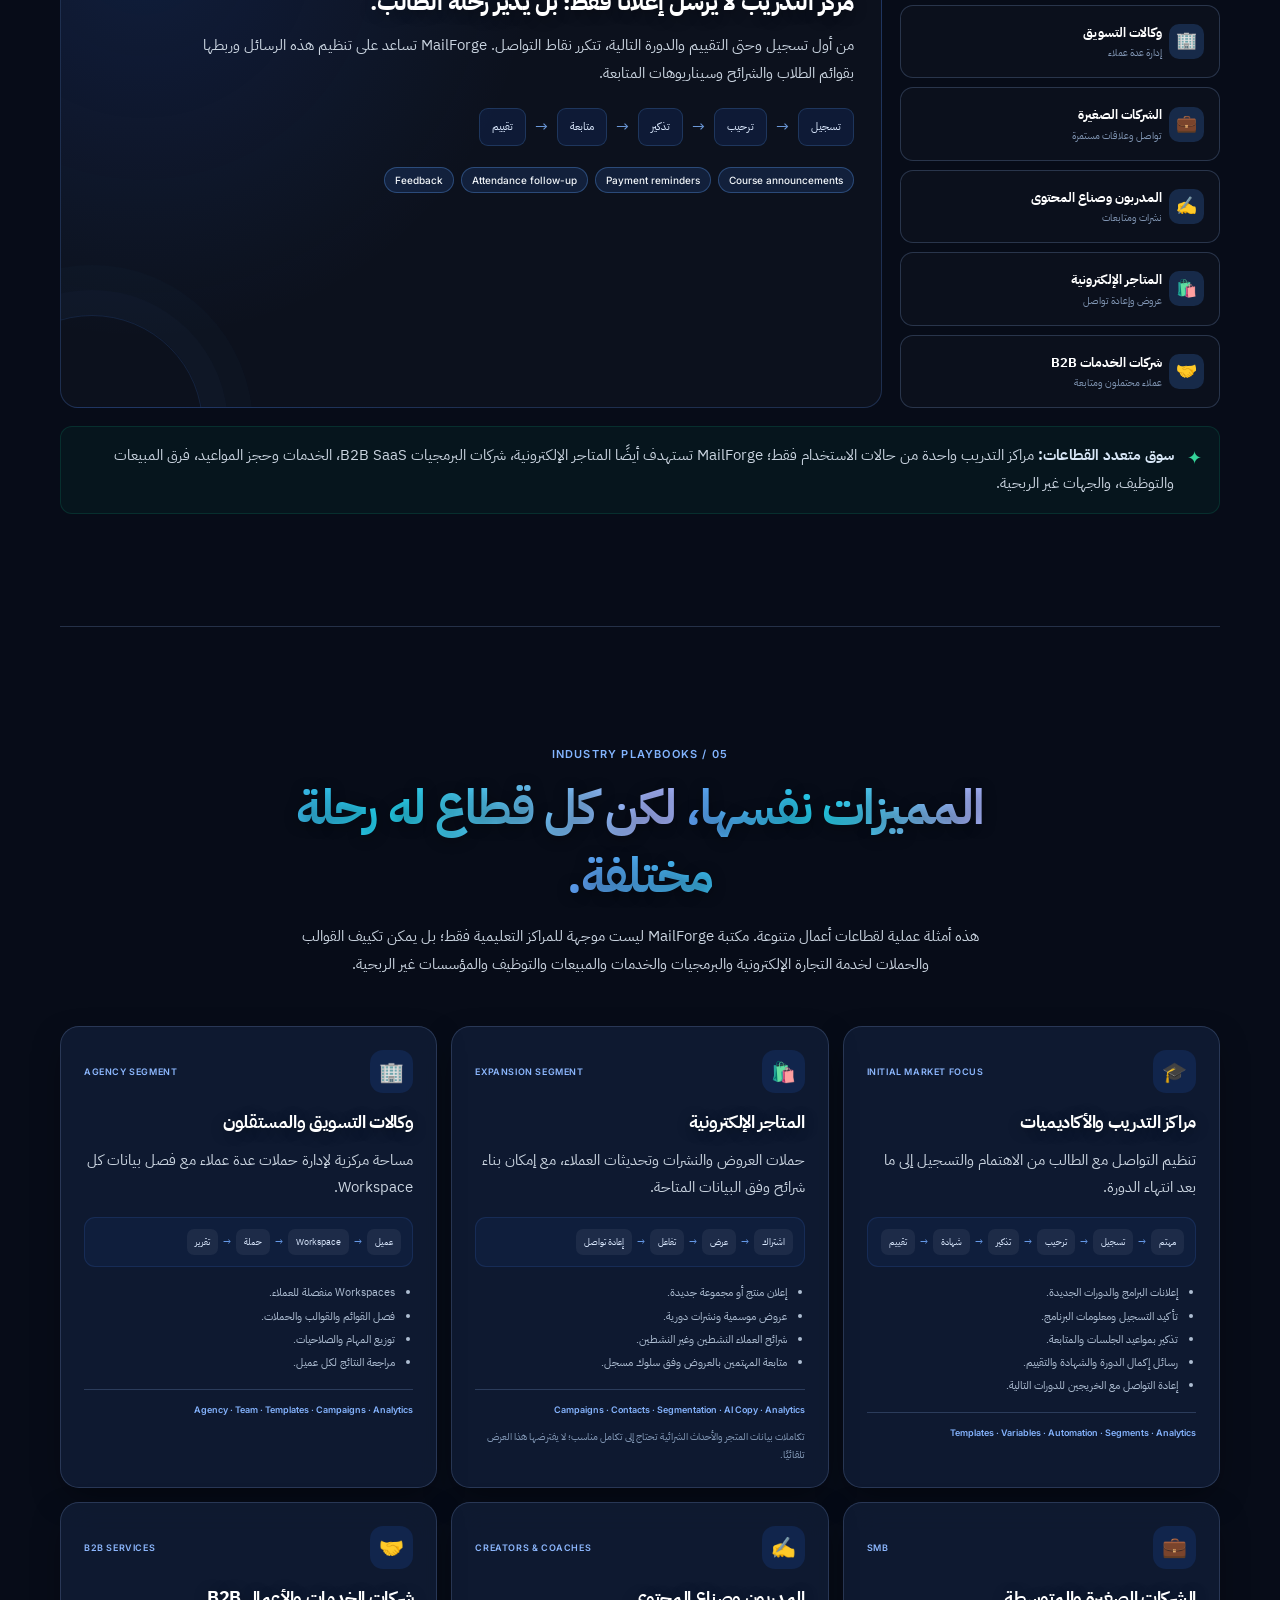
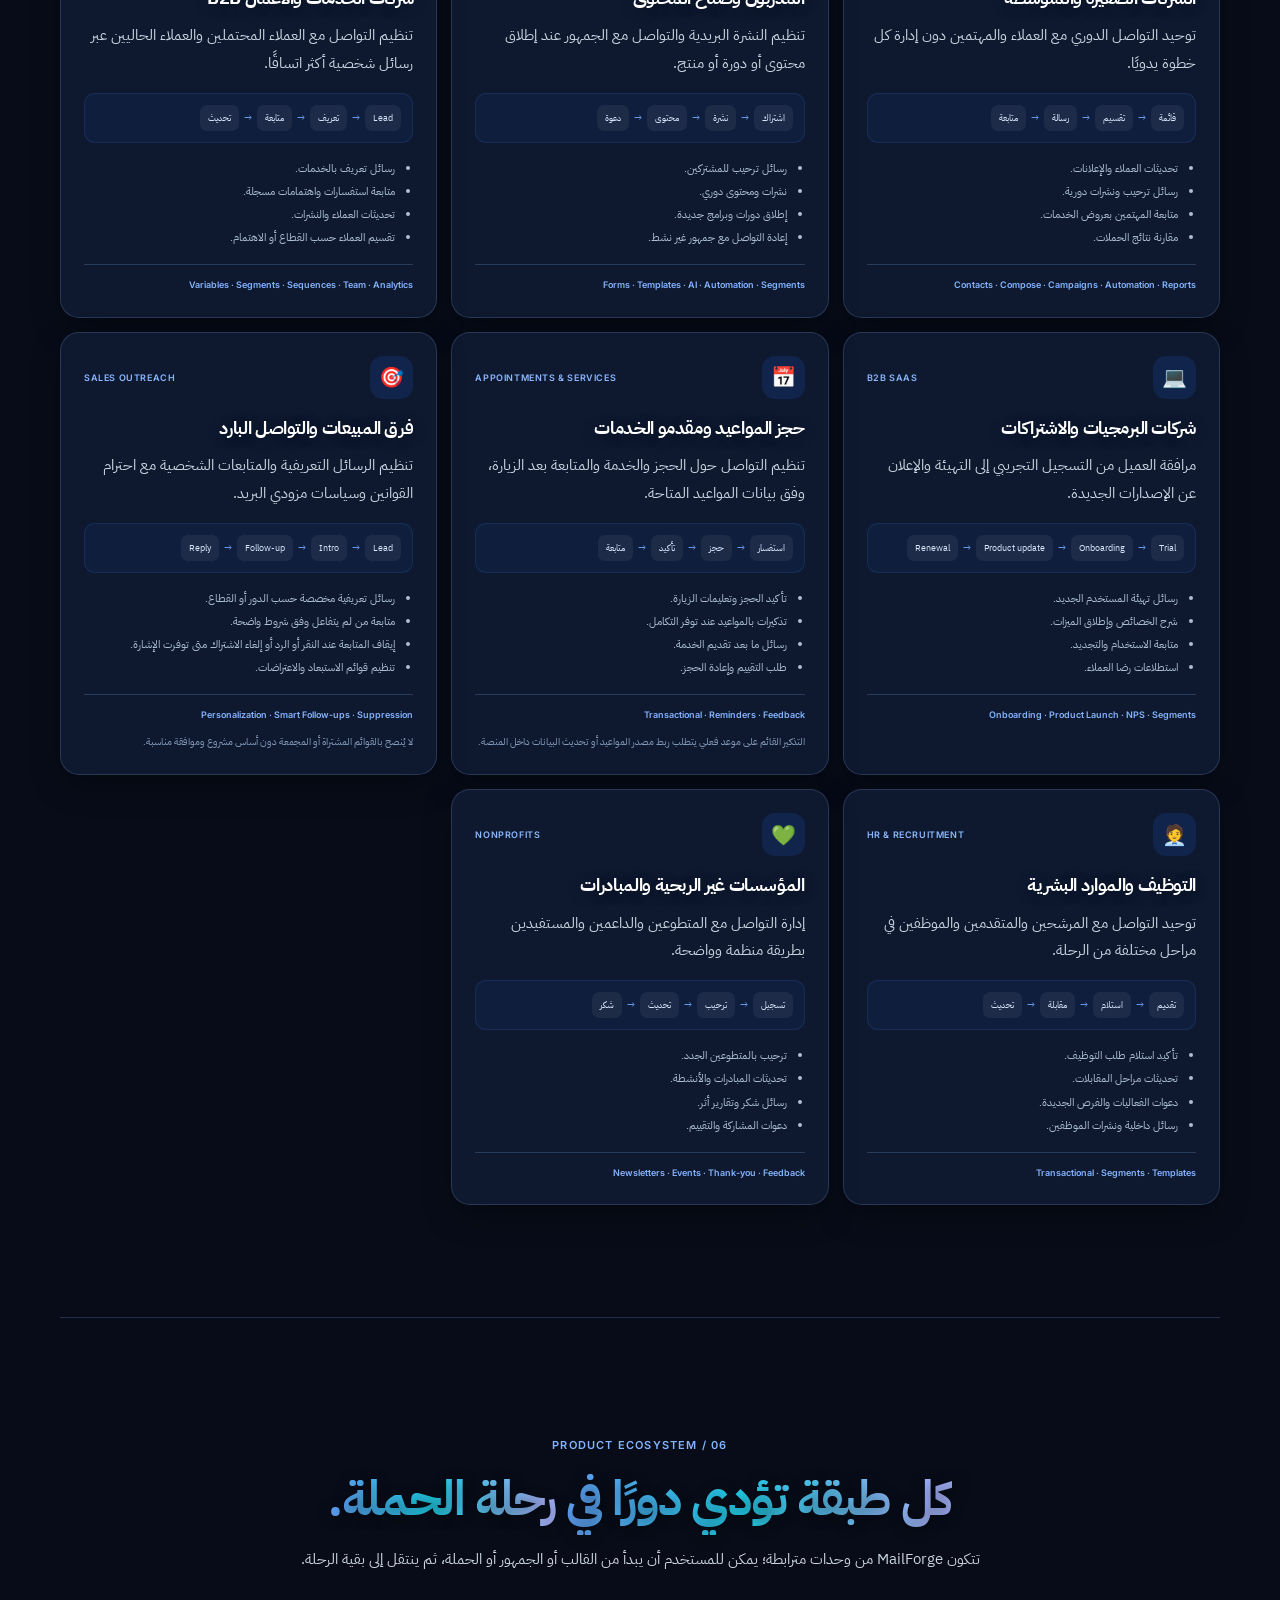
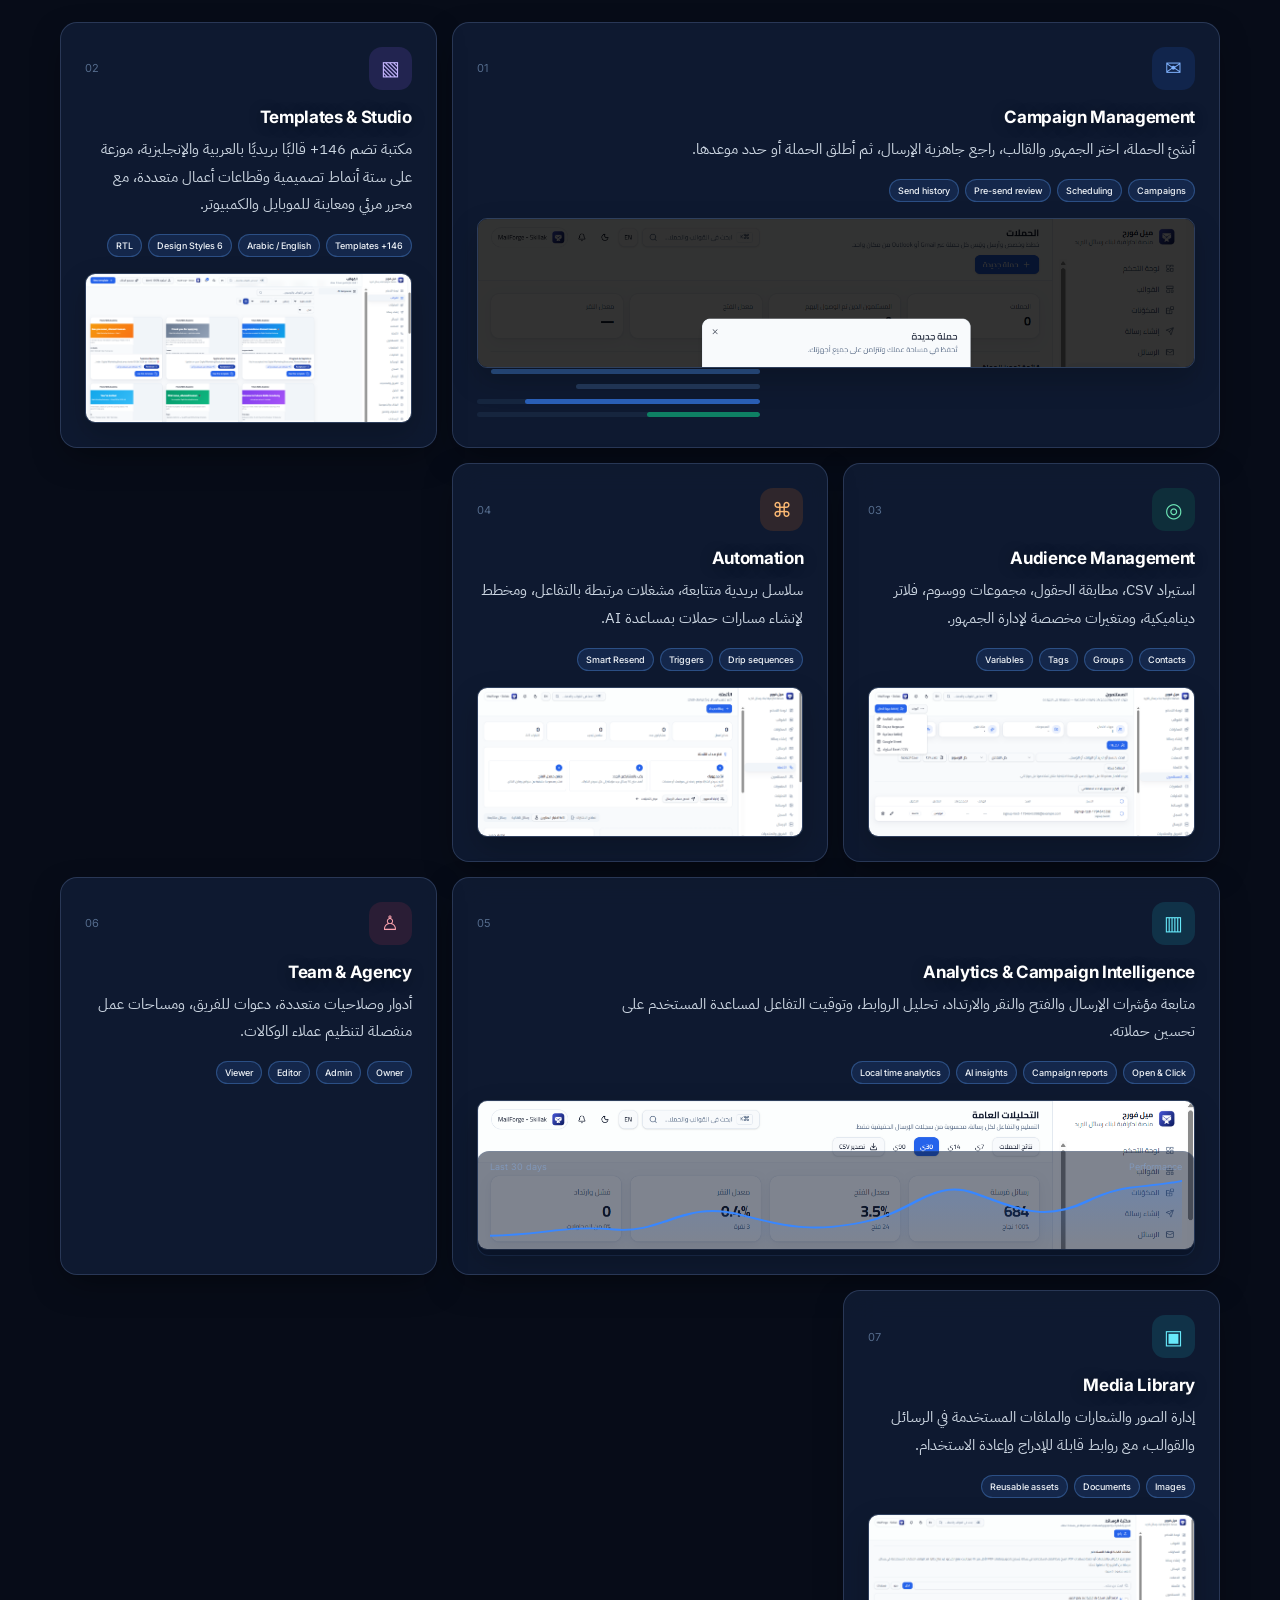
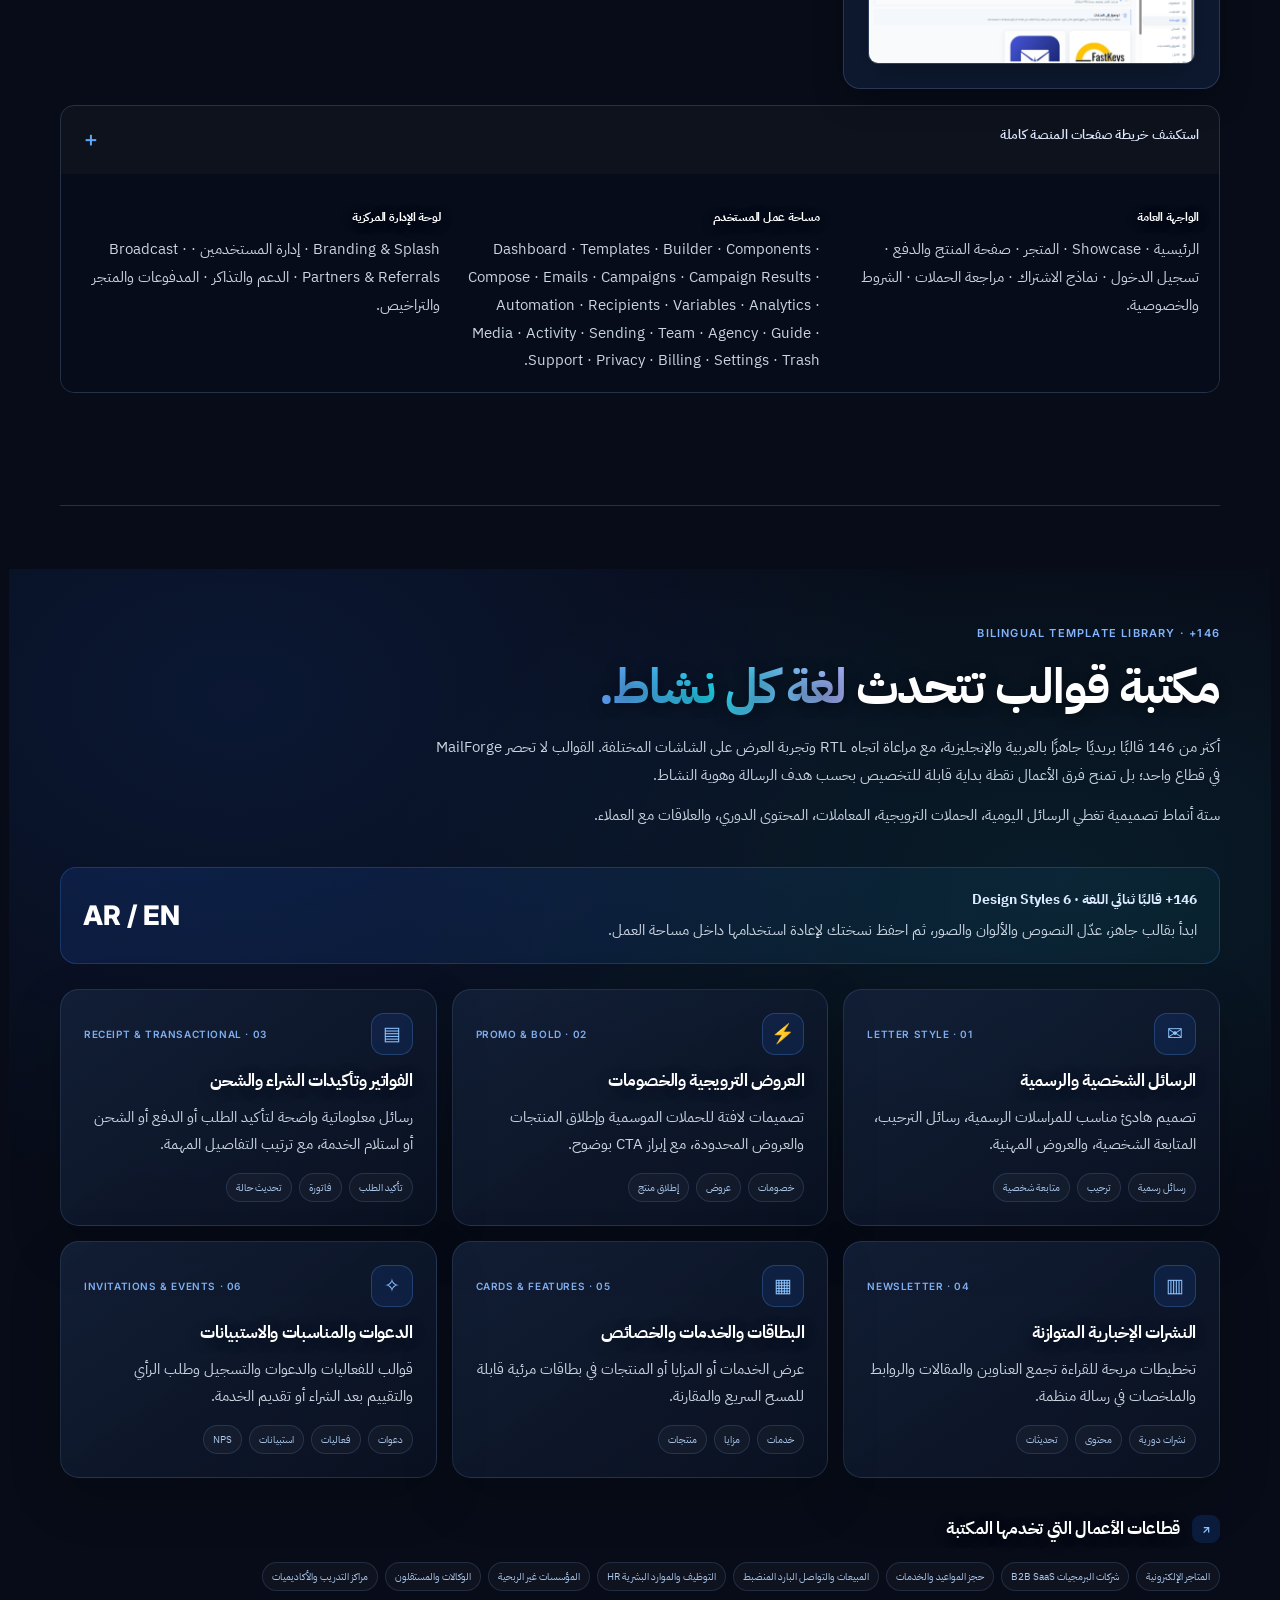
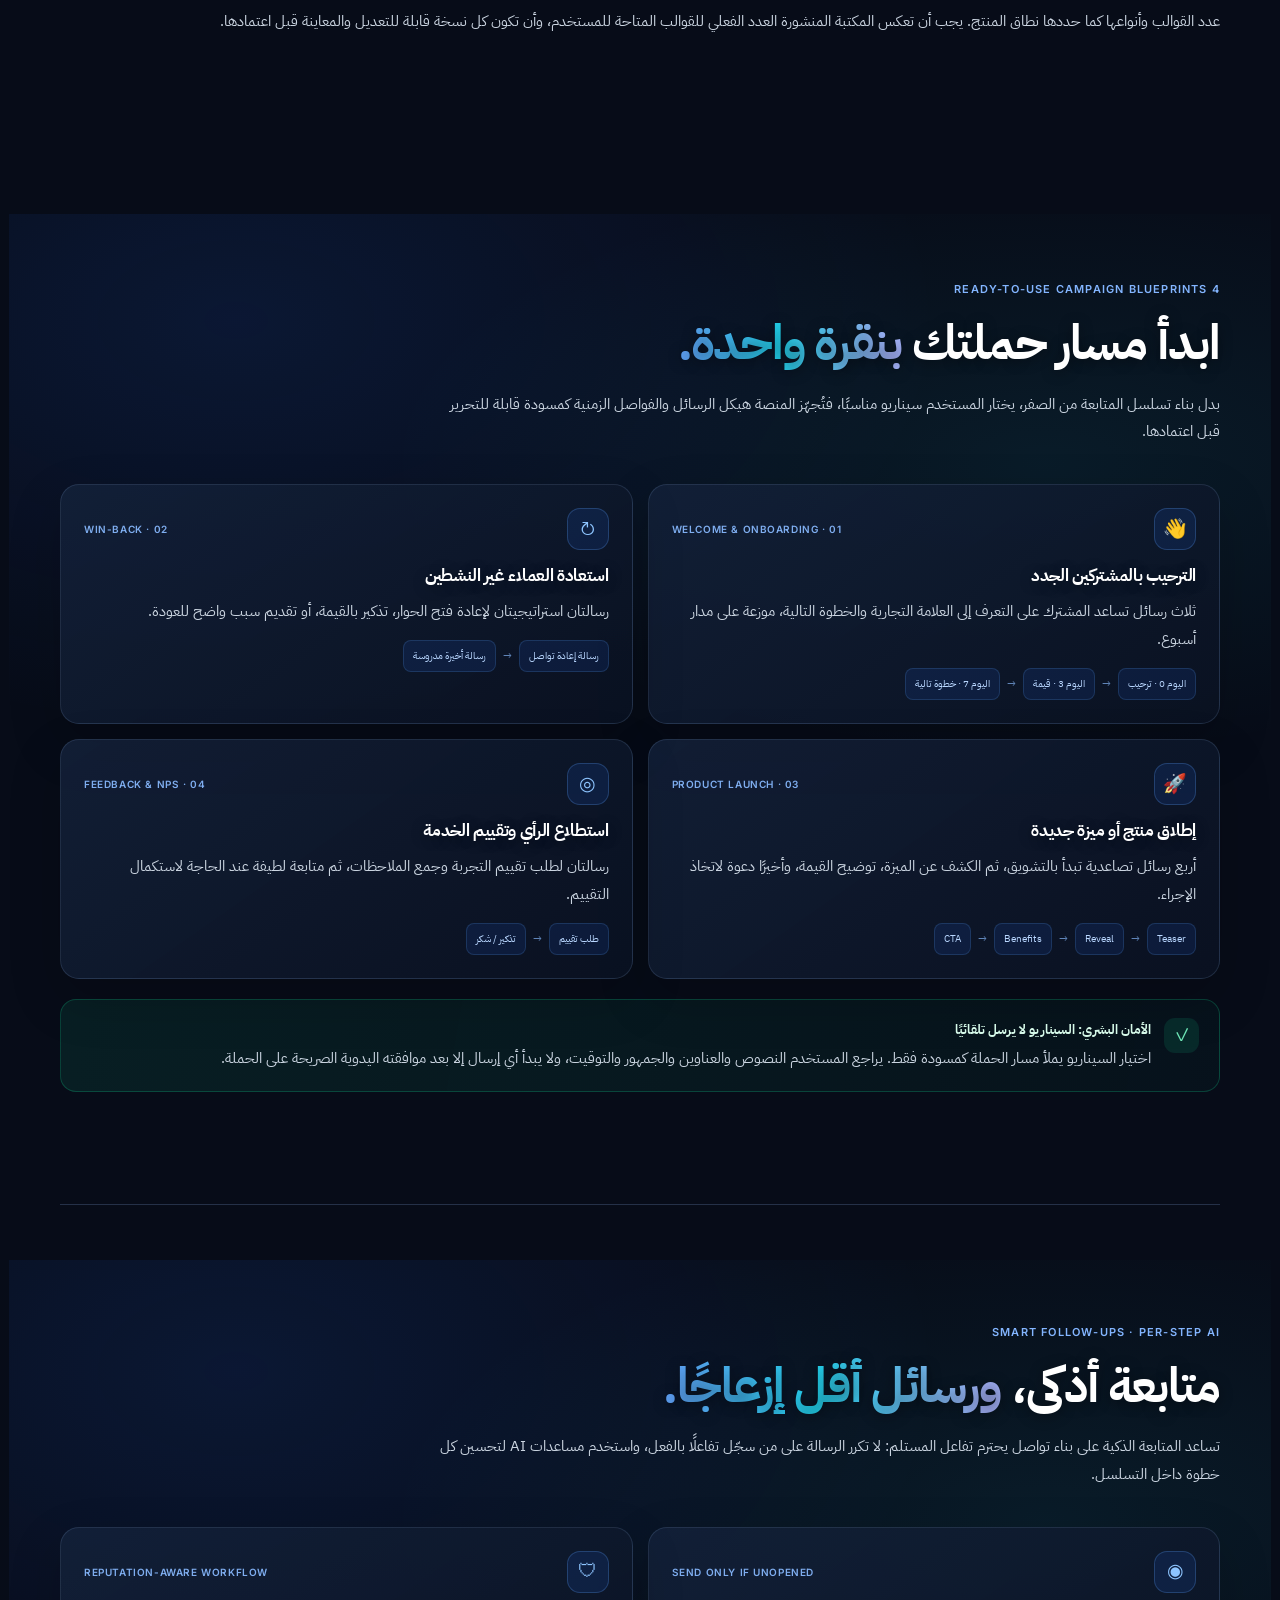
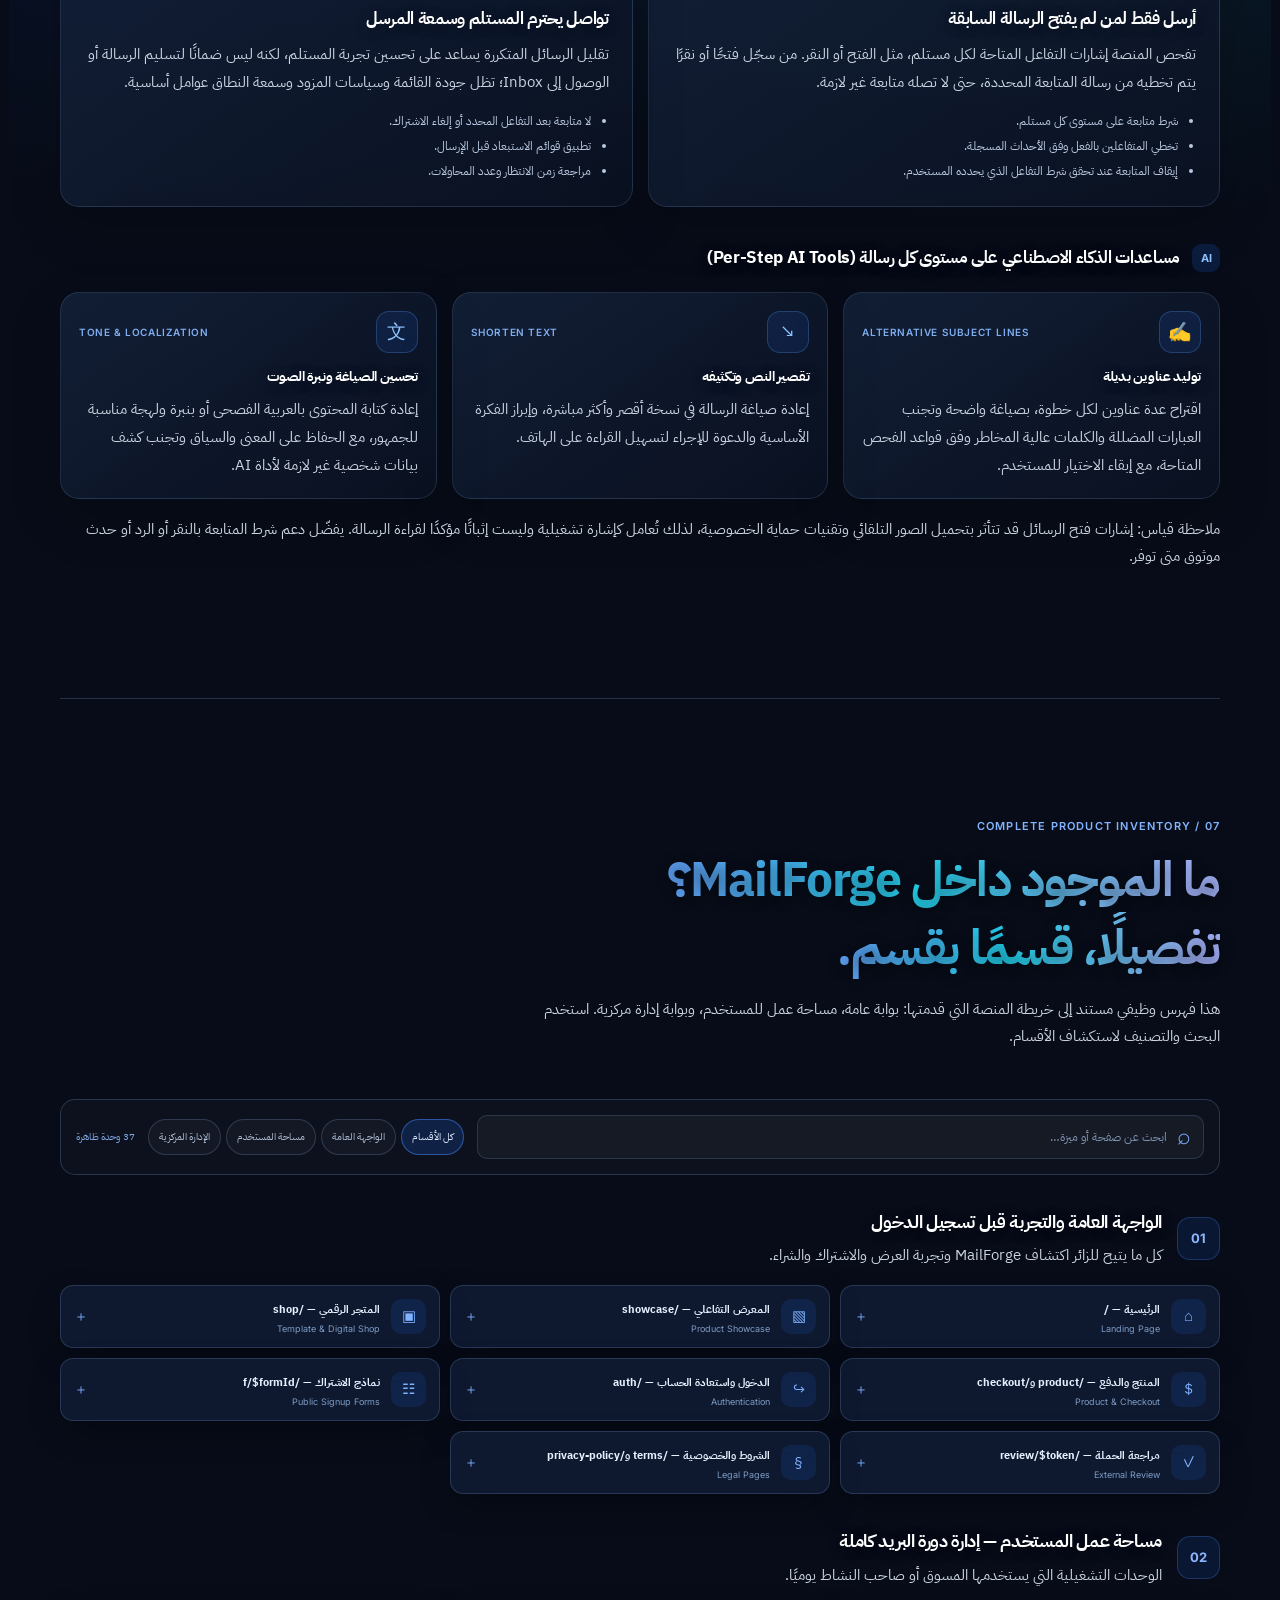
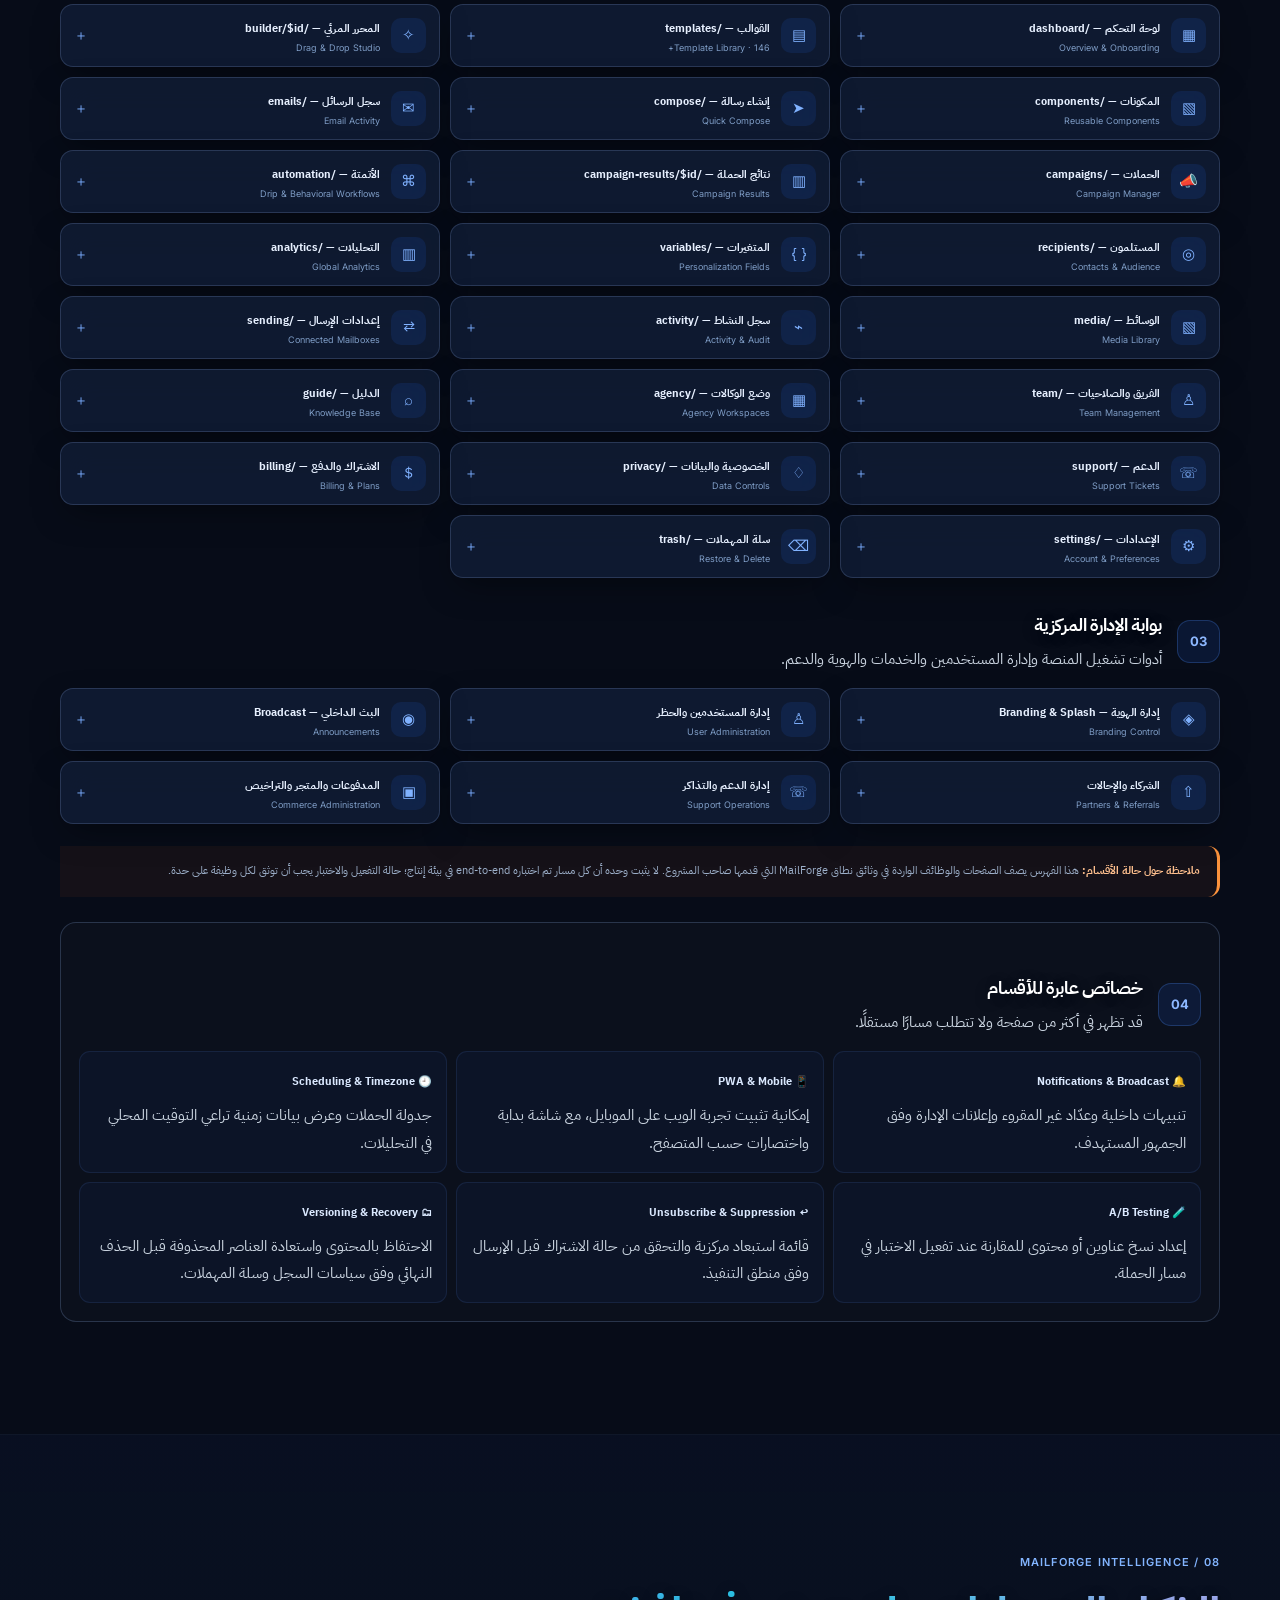
==== commit 97fc3261: "Add files via upload" ====
--- a/index.html
+++ b/index.html
@@ -4,19 +4,74 @@
   <meta charset="utf-8">
   <meta name="viewport" content="width=device-width, initial-scale=1">
   <meta name="theme-color" content="#080d1b">
-  <meta name="description" content="عرض تفاعلي شامل لمنصة MailForge by Skillak: المشكلة والحل، الجمهور المستهدف، جميع وحدات المنتج، أدوات AI، المنافسون، رحلة المستخدم، التقنية، نموذج العمل وخارطة الطريق.">
+  <meta name="google" content="notranslate">
+  <meta name="robots" content="index,follow">
+  <meta name="description" content="MailForge by Skillak: منصة عربية ثنائية اللغة لإدارة القوالب والحملات البريدية والأتمتة الذكية عبر Gmail وOutlook، مع 146+ قالبًا و10 أدوات AI وسيناريوهات متابعة جاهزة.">
   <meta property="og:type" content="website">
   <meta property="og:title" content="MailForge by Skillak — Interactive Project Showcase">
-  <meta property="og:description" content="القصة الكاملة لمنصة MailForge: من المشكلة إلى الحل، المنتج، الذكاء الاصطناعي، المنافسين، نموذج العمل وخطة التوسع.">
+  <meta property="og:description" content="اكتشف 146+ قالبًا ثنائي اللغة، 10 أدوات AI، 4 سيناريوهات أتمتة جاهزة، ومتجر حزم القوالب داخل MailForge.">
   <meta name="twitter:card" content="summary_large_image">
-  <title>MailForge by Skillak — العرض التفاعلي الشامل للمشروع</title>
+  <title>MailForge by Skillak — منصة الحملات البريدية والأتمتة الذكية</title>
   <link rel="icon" type="image/png" href="assets/mailforge-logo.png">
   <link rel="preconnect" href="https://fonts.googleapis.com">
   <link rel="preconnect" href="https://fonts.gstatic.com" crossorigin>
   <link href="https://fonts.googleapis.com/css2?family=IBM+Plex+Sans+Arabic:wght@400;500;600;700&family=Inter:wght@400;500;600;700;800&display=swap" rel="stylesheet">
   <link rel="stylesheet" href="styles.css">
+
+  <style>
+    /* MailForge feature update layer — scoped to avoid changing the existing V7 design */
+    .mf-update{position:relative;isolation:isolate}
+    .mf-update:before{content:"";position:absolute;inset:5% -4vw auto;z-index:-1;height:68%;pointer-events:none;background:radial-gradient(ellipse at 18% 15%,rgba(37,99,235,.13),transparent 48%),radial-gradient(ellipse at 82% 35%,rgba(34,211,238,.08),transparent 45%)}
+    .mf-metrics{width:min(1160px,calc(100% - 48px));margin:-10px auto 30px;position:relative;z-index:3}
+    .mf-metric-grid{display:grid;grid-template-columns:repeat(4,minmax(0,1fr));gap:13px}
+    .mf-metric{position:relative;overflow:hidden;padding:22px 20px;border:1px solid rgba(140,177,241,.2);border-radius:18px;background:linear-gradient(145deg,rgba(22,39,69,.88),rgba(11,20,39,.86));box-shadow:0 18px 48px rgba(0,0,0,.2);backdrop-filter:blur(16px)}
+    .mf-metric:after{content:"";position:absolute;width:110px;height:110px;border-radius:50%;left:-42px;bottom:-68px;background:rgba(37,99,235,.2);filter:blur(25px)}
+    .mf-metric strong{display:block;color:#f8fbff;font:800 clamp(25px,3vw,35px) var(--latin);line-height:1.1;margin-bottom:8px;position:relative;z-index:1}
+    .mf-metric span{display:block;color:#b7c8e3;font-size:12px;position:relative;z-index:1}
+    .mf-metric small{display:block;color:#7f9bc4;font-size:10px;margin-top:7px;position:relative;z-index:1}
+    .mf-section-head{max-width:790px;margin-bottom:38px}
+    .mf-section-head .mf-subline{color:#9fb4d2;font-size:13px;line-height:2;margin-top:12px}
+    .mf-template-grid,.mf-blueprint-grid,.mf-step-ai-grid,.mf-store-grid,.mf-pwa-grid{display:grid;gap:15px}
+    .mf-template-grid{grid-template-columns:repeat(3,minmax(0,1fr))}
+    .mf-blueprint-grid{grid-template-columns:repeat(2,minmax(0,1fr))}
+    .mf-step-ai-grid{grid-template-columns:repeat(3,minmax(0,1fr));margin-top:18px}
+    .mf-store-grid{grid-template-columns:repeat(3,minmax(0,1fr));align-items:stretch}
+    .mf-pwa-grid{grid-template-columns:repeat(3,minmax(0,1fr))}
+    .mf-card{min-width:0;padding:23px;border:1px solid rgba(145,177,229,.16);border-radius:19px;background:linear-gradient(145deg,rgba(20,34,59,.82),rgba(10,18,34,.86));box-shadow:0 20px 52px rgba(0,0,0,.18);transition:transform .25s,border-color .25s,background .25s}
+    .mf-card:hover{transform:translateY(-4px);border-color:rgba(96,165,250,.42);background:linear-gradient(145deg,rgba(25,45,78,.9),rgba(11,20,39,.9))}
+    .mf-card-top{display:flex;align-items:center;justify-content:space-between;gap:12px;margin-bottom:13px}
+    .mf-card-icon{width:42px;height:42px;display:grid;place-items:center;border:1px solid rgba(96,165,250,.25);border-radius:13px;color:#8ec5ff;background:rgba(37,99,235,.13);font-size:19px}
+    .mf-card-kicker{color:#7faef0;font:600 10px var(--latin);letter-spacing:.6px}
+    .mf-card h3{font-size:17px;line-height:1.55;margin:0 0 9px;color:#f3f7ff}
+    .mf-card p{font-size:12px;line-height:2;color:#a8bad4;margin:0}
+    .mf-card ul{padding:0 18px 0 0;margin:13px 0 0;color:#b9c9e1;font-size:12px;line-height:2.05}
+    .mf-tag-list{display:flex;flex-wrap:wrap;gap:7px;margin-top:14px}
+    .mf-tag-list span{font-size:10px;line-height:1.5;color:#a9c5ea;padding:6px 9px;border:1px solid rgba(121,160,218,.18);background:rgba(255,255,255,.03);border-radius:999px}
+    .mf-intro-band{display:flex;align-items:center;justify-content:space-between;gap:20px;margin:0 0 25px;padding:19px 22px;border:1px solid rgba(64,130,244,.27);border-radius:16px;background:linear-gradient(100deg,rgba(37,99,235,.15),rgba(34,211,238,.06));color:#dceaff}
+    .mf-intro-band b{display:block;font-size:14px;margin-bottom:4px}.mf-intro-band p{margin:0;color:#a9bfdf;font-size:11px;line-height:1.9}
+    .mf-big-count{white-space:nowrap;color:#fff;font:800 27px var(--latin)}
+    .mf-human-gate{display:flex;align-items:flex-start;gap:13px;margin-top:20px;padding:18px 20px;border:1px solid rgba(16,185,129,.28);border-radius:16px;background:linear-gradient(100deg,rgba(16,185,129,.11),rgba(16,185,129,.035));color:#d6f9e9}
+    .mf-human-gate .gate-icon{flex:0 0 35px;width:35px;height:35px;display:grid;place-items:center;border-radius:11px;background:rgba(16,185,129,.14);color:#6ee7b7;font-size:18px}
+    .mf-human-gate b{display:block;font-size:13px;margin-bottom:4px}.mf-human-gate p{margin:0;color:#a9d5c2;font-size:11px;line-height:1.9}
+    .mf-timeline{display:flex;align-items:center;gap:7px;flex-wrap:wrap;margin-top:14px}
+    .mf-timeline span{padding:6px 9px;border-radius:8px;background:rgba(37,99,235,.12);border:1px solid rgba(96,165,250,.18);color:#b9d7ff;font-size:10px}
+    .mf-timeline i{color:#5f84b7;font-style:normal;font-size:11px}
+    .mf-step-ai-grid .mf-card{padding:18px}
+    .mf-step-ai-grid h3{font-size:14px}
+    .mf-note{margin-top:17px;color:#8fa7c8;font-size:10px;line-height:1.9}
+    .mf-price{display:flex;align-items:baseline;gap:7px;margin:11px 0 12px}.mf-price strong{font:800 30px var(--latin);color:#fff}.mf-price span{color:#91a8c8;font-size:11px}
+    .mf-plan{position:relative;display:flex;flex-direction:column}.mf-plan.featured{border-color:rgba(67,132,255,.56);box-shadow:0 18px 55px rgba(37,99,235,.14),inset 0 1px rgba(255,255,255,.05)}
+    .mf-plan-label{align-self:flex-start;margin-bottom:10px;padding:5px 9px;border-radius:999px;background:rgba(37,99,235,.16);color:#9bc5ff;font:600 9px var(--latin)}
+    .mf-plan .mf-plan-note{margin-top:auto;padding-top:16px;color:#8fb2e3;font-size:10px;line-height:1.8}
+    .mf-subsection-title{display:flex;align-items:center;gap:12px;margin:36px 0 17px}.mf-subsection-title span{display:grid;place-items:center;width:28px;height:28px;border-radius:9px;background:rgba(37,99,235,.18);color:#8dc1ff;font:700 11px var(--latin)}.mf-subsection-title h3{margin:0;font-size:17px}
+    .mf-pwa-feature{padding:20px;border:1px solid rgba(145,177,229,.16);border-radius:17px;background:rgba(15,28,49,.72)}.mf-pwa-feature b{display:block;font-size:13px;margin:0 0 7px}.mf-pwa-feature p{margin:0;color:#9fb4d2;font-size:11px;line-height:1.95}
+    .mf-compat{margin-top:18px;padding:15px 18px;border-radius:14px;background:rgba(255,255,255,.025);border:1px dashed rgba(145,177,229,.2);color:#92a9c9;font-size:10px;line-height:1.9}
+    @media(max-width:900px){.mf-metric-grid{grid-template-columns:repeat(2,minmax(0,1fr))}.mf-template-grid{grid-template-columns:repeat(2,minmax(0,1fr))}.mf-store-grid{grid-template-columns:1fr 1fr}.mf-pwa-grid{grid-template-columns:1fr 1fr}}
+    @media(max-width:620px){.mf-metrics{width:calc(100% - 32px);margin-top:0}.mf-metric-grid,.mf-template-grid,.mf-blueprint-grid,.mf-step-ai-grid,.mf-store-grid,.mf-pwa-grid{grid-template-columns:1fr}.mf-metric{padding:18px}.mf-card{padding:19px}.mf-intro-band{align-items:flex-start;flex-direction:column}.mf-big-count{font-size:24px}.mf-human-gate{padding:15px}}
+  </style>
+
 </head>
-<body>
+<body class="notranslate" translate="no">
   <div class="ambient ambient-one"></div>
   <div class="ambient ambient-two"></div>
   <div class="noise"></div>
@@ -24,8 +79,6 @@
   <header class="site-header" id="top">
     <a class="brand" href="#top" aria-label="MailForge الرئيسية">
       <img src="assets/mailforge-logo.png" data-media-slot="brandLogo" alt="MailForge logo">
-      <img src="assets/media-library.png" alt="Media Library" loading="lazy" decoding="async">
-
       <span class="brand-copy"><strong>MailForge</strong><small>by Skillak</small></span>
     </a>
     <button class="menu-toggle" id="menuToggle" aria-label="فتح القائمة" aria-expanded="false"><span></span><span></span></button>
@@ -33,7 +86,10 @@
       <a href="#story">القصة</a>
       <a href="#problem-deep">المشكلة والحل</a>
       <a href="#catalog">تفاصيل المنصة</a>
+      <a href="#templates">القوالب</a>
+      <a href="#blueprints">الأتمتة</a>
       <a href="#ai">الذكاء الاصطناعي</a>
+      <a href="#template-store">المتجر</a>
       <a href="#competition">المنافسون</a>
       <a href="#roadmap">المستقبل</a>
     </nav>
@@ -47,13 +103,13 @@
       <div class="hero-copy reveal">
         <div class="eyebrow"><span class="status-dot"></span> Product Story · MailForge 2.0</div>
         <h1 id="hero-title"><span data-editable="heroTitleMain" data-edit-label="العنوان الرئيسي">كل رسالة لها رحلة.</span><br><span data-editable="heroTitleAccent" data-edit-label="السطر المميز في العنوان">وكل رحلة تستحق نظامًا.</span></h1>
-        <p class="hero-lead" data-editable="heroLead" data-edit-label="وصف الواجهة الرئيسية">من فوضى Gmail وملفات Excel إلى منظومة واحدة تساعد الأعمال العربية على تصميم حملاتها البريدية، تنظيم جمهورها، أتمتة المتابعة، وقراءة النتائج.</p>
+        <p class="hero-lead" data-editable="heroLead" data-edit-label="وصف الواجهة الرئيسية">من فوضى الأدوات المتفرقة إلى مساحة عمل ثنائية اللغة تساعد المتاجر والشركات وفرق الخدمات والوكالات على تصميم الحملات البريدية، تنظيم الجمهور، أتمتة المتابعة، وقراءة النتائج.</p>
         <div class="hero-actions">
           <a class="btn btn-primary" href="#story">ابدأ الرحلة <span>↓</span></a>
           <a class="btn btn-ghost" href="https://mailforge-skillak.lovable.app" target="_blank" rel="noopener">زيارة النسخة الحالية <span>↗</span></a>
         </div>
         <div class="hero-chips">
-          <span>Arabic-first</span><span>RTL Workflow</span><span>Gmail & Outlook</span><span>AI-assisted</span>
+          <span>146+ Bilingual Templates</span><span>RTL Workflow</span><span>Gmail & Outlook OAuth 2.0</span><span>10 AI Tools</span>
         </div>
       </div>
       <div class="hero-visual reveal reveal-delay">
@@ -68,6 +124,17 @@
         <div class="hero-glow"></div>
       </div>
       <a class="scroll-hint" href="#story"><span></span> اسحب لاكتشاف القصة</a>
+    </section>
+
+
+    <!-- PRODUCT METRICS -->
+    <section class="mf-metrics reveal" aria-label="أبرز أرقام MailForge">
+      <div class="mf-metric-grid">
+        <article class="mf-metric"><strong>146+</strong><span>قالب بريدي ثنائي اللغة</span><small>عربي / إنجليزي · ستة أنماط تصميمية</small></article>
+        <article class="mf-metric"><strong>10</strong><span>أدوات ذكاء اصطناعي مساعدة</span><small>من التخطيط إلى التحليل والتحسين</small></article>
+        <article class="mf-metric"><strong>4</strong><span>سيناريوهات أتمتة جاهزة</span><small>تُضاف كمسودات قابلة للمراجعة</small></article>
+        <article class="mf-metric"><strong>2</strong><span>موفرا بريد مدعومان</span><small>Gmail وOutlook عبر OAuth 2.0</small></article>
+      </div>
     </section>
 
     <!-- STORY / PROBLEM -->
@@ -154,7 +221,7 @@
       <div class="section-head reveal">
         <div class="eyebrow">04 / Who It Serves</div>
         <h2><span data-editable="audienceTitleMain" data-edit-label="عنوان الجمهور المستهدف">منتج واحد،</span> <span data-editable="audienceTitleAccent" data-edit-label="عنوان الجمهور المميز">رحلات عمل مختلفة.</span></h2>
-        <p>كل نشاط يرسل رسائل لأسباب مختلفة. لذلك نعرض الاستخدامات الممكنة، مع اعتبار مراكز التدريب والأكاديميات نقطة دخول سوق مقترحة تحتاج إلى تحقق ميداني.</p>
+        <p>MailForge ليست مخصصة للمراكز التعليمية وحدها؛ مكتبة القوالب ومسارات العمل مصممة لتخدم قطاعات متعددة، من التجارة الإلكترونية وB2B SaaS إلى الخدمات والتوظيف والمؤسسات غير الربحية. ويمكن اختبار أي قطاع كنقطة دخول وفق احتياج العملاء.</p>
       </div>
       <div class="audience-layout reveal">
         <div class="audience-tabs" role="tablist" aria-label="القطاعات المستهدفة">
@@ -173,7 +240,7 @@
           <div class="audience-usecases" id="audienceUsecases"><span>Course announcements</span><span>Payment reminders</span><span>Attendance follow-up</span><span>Feedback</span></div>
         </div>
       </div>
-      <div class="focus-note reveal"><span>✦</span><p><b>التركيز الاستراتيجي:</b> البدء بمراكز التدريب والأكاديميات هو فرضية دخول سوق قابلة للاختبار، وليس ادعاءً بأن المنصة لا تخدم قطاعات أخرى.</p></div>
+      <div class="focus-note reveal"><span>✦</span><p><b>سوق متعدد القطاعات:</b> مراكز التدريب واحدة من حالات الاستخدام فقط؛ MailForge تستهدف أيضًا المتاجر الإلكترونية، شركات البرمجيات B2B SaaS، الخدمات وحجز المواعيد، فرق المبيعات والتوظيف، والجهات غير الربحية.</p></div>
     </section>
 
 
@@ -182,7 +249,7 @@
       <div class="section-head center reveal">
         <div class="eyebrow">05 / Industry Playbooks</div>
         <h2><span data-editable="playbookTitleMain" data-edit-label="عنوان حالات الاستخدام">المميزات نفسها،</span> <span data-editable="playbookTitleAccent" data-edit-label="عنوان الاستخدامات المميز">لكن كل قطاع له رحلة مختلفة.</span></h2>
-        <p>هذه أمثلة عملية لكيفية توظيف وحدات MailForge. هي سيناريوهات استخدام يمكن إعدادها داخل المنصة؛ ولا تعني وجود تكامل تلقائي مع كل نظام خارجي.</p>
+        <p>هذه أمثلة عملية لقطاعات أعمال متنوعة. مكتبة MailForge ليست موجهة للمراكز التعليمية فقط؛ بل يمكن تكييف القوالب والحملات لخدمة التجارة الإلكترونية والبرمجيات والخدمات والمبيعات والتوظيف والمؤسسات غير الربحية.</p>
       </div>
       <div class="playbook-grid">
         <article class="playbook-card featured reveal"><div class="playbook-top"><span class="playbook-icon">🎓</span><span class="playbook-label">Initial market focus</span></div><h3>مراكز التدريب والأكاديميات</h3><p>تنظيم التواصل مع الطالب من الاهتمام والتسجيل إلى ما بعد انتهاء الدورة.</p><div class="journey-chain"><span>مهتم</span><i>→</i><span>تسجيل</span><i>→</i><span>ترحيب</span><i>→</i><span>تذكير</span><i>→</i><span>شهادة</span><i>→</i><span>تقييم</span></div><ul><li>إعلانات البرامج والدورات الجديدة.</li><li>تأكيد التسجيل ومعلومات البرنامج.</li><li>تذكير بمواعيد الجلسات والمتابعة.</li><li>رسائل إكمال الدورة والشهادة والتقييم.</li><li>إعادة التواصل مع الخريجين للدورات التالية.</li></ul><div class="playbook-tools">Templates · Variables · Automation · Segments · Analytics</div></article>
@@ -191,6 +258,11 @@
         <article class="playbook-card reveal"><div class="playbook-top"><span class="playbook-icon">💼</span><span class="playbook-label">SMB</span></div><h3>الشركات الصغيرة والمتوسطة</h3><p>توحيد التواصل الدوري مع العملاء والمهتمين دون إدارة كل خطوة يدويًا.</p><div class="journey-chain"><span>قائمة</span><i>→</i><span>تقسيم</span><i>→</i><span>رسالة</span><i>→</i><span>متابعة</span></div><ul><li>تحديثات العملاء والإعلانات.</li><li>رسائل ترحيب ونشرات دورية.</li><li>متابعة المهتمين بعروض الخدمات.</li><li>مقارنة نتائج الحملات.</li></ul><div class="playbook-tools">Contacts · Compose · Campaigns · Automation · Reports</div></article>
         <article class="playbook-card reveal"><div class="playbook-top"><span class="playbook-icon">✍️</span><span class="playbook-label">Creators & Coaches</span></div><h3>المدربون وصناع المحتوى</h3><p>تنظيم النشرة البريدية والتواصل مع الجمهور عند إطلاق محتوى أو دورة أو منتج.</p><div class="journey-chain"><span>اشتراك</span><i>→</i><span>نشرة</span><i>→</i><span>محتوى</span><i>→</i><span>دعوة</span></div><ul><li>رسائل ترحيب للمشتركين.</li><li>نشرات ومحتوى دوري.</li><li>إطلاق دورات وبرامج جديدة.</li><li>إعادة التواصل مع جمهور غير نشط.</li></ul><div class="playbook-tools">Forms · Templates · AI · Automation · Segments</div></article>
         <article class="playbook-card reveal"><div class="playbook-top"><span class="playbook-icon">🤝</span><span class="playbook-label">B2B Services</span></div><h3>شركات الخدمات والأعمال B2B</h3><p>تنظيم التواصل مع العملاء المحتملين والعملاء الحاليين عبر رسائل شخصية أكثر اتساقًا.</p><div class="journey-chain"><span>Lead</span><i>→</i><span>تعريف</span><i>→</i><span>متابعة</span><i>→</i><span>تحديث</span></div><ul><li>رسائل تعريف بالخدمات.</li><li>متابعة استفسارات واهتمامات مسجلة.</li><li>تحديثات العملاء والنشرات.</li><li>تقسيم العملاء حسب القطاع أو الاهتمام.</li></ul><div class="playbook-tools">Variables · Segments · Sequences · Team · Analytics</div></article>
+        <article class="playbook-card reveal"><div class="playbook-top"><span class="playbook-icon">💻</span><span class="playbook-label">B2B SaaS</span></div><h3>شركات البرمجيات والاشتراكات</h3><p>مرافقة العميل من التسجيل التجريبي إلى التهيئة والإعلان عن الإصدارات الجديدة.</p><div class="journey-chain"><span>Trial</span><i>→</i><span>Onboarding</span><i>→</i><span>Product update</span><i>→</i><span>Renewal</span></div><ul><li>رسائل تهيئة المستخدم الجديد.</li><li>شرح الخصائص وإطلاق الميزات.</li><li>متابعة الاستخدام والتجديد.</li><li>استطلاعات رضا العملاء.</li></ul><div class="playbook-tools">Onboarding · Product Launch · NPS · Segments</div></article>
+        <article class="playbook-card reveal"><div class="playbook-top"><span class="playbook-icon">📅</span><span class="playbook-label">Appointments & Services</span></div><h3>حجز المواعيد ومقدمو الخدمات</h3><p>تنظيم التواصل حول الحجز والخدمة والمتابعة بعد الزيارة، وفق بيانات المواعيد المتاحة.</p><div class="journey-chain"><span>استفسار</span><i>→</i><span>حجز</span><i>→</i><span>تأكيد</span><i>→</i><span>متابعة</span></div><ul><li>تأكيد الحجز وتعليمات الزيارة.</li><li>تذكيرات بالمواعيد عند توفر التكامل.</li><li>رسائل ما بعد تقديم الخدمة.</li><li>طلب التقييم وإعادة الحجز.</li></ul><div class="playbook-tools">Transactional · Reminders · Feedback</div><small>التذكير القائم على موعد فعلي يتطلب ربط مصدر المواعيد أو تحديث البيانات داخل المنصة.</small></article>
+        <article class="playbook-card reveal"><div class="playbook-top"><span class="playbook-icon">🎯</span><span class="playbook-label">Sales Outreach</span></div><h3>فرق المبيعات والتواصل البارد</h3><p>تنظيم الرسائل التعريفية والمتابعات الشخصية مع احترام القوانين وسياسات مزودي البريد.</p><div class="journey-chain"><span>Lead</span><i>→</i><span>Intro</span><i>→</i><span>Follow-up</span><i>→</i><span>Reply</span></div><ul><li>رسائل تعريفية مخصصة حسب الدور أو القطاع.</li><li>متابعة من لم يتفاعل وفق شروط واضحة.</li><li>إيقاف المتابعة عند النقر أو الرد أو إلغاء الاشتراك متى توفرت الإشارة.</li><li>تنظيم قوائم الاستبعاد والاعتراضات.</li></ul><div class="playbook-tools">Personalization · Smart Follow-ups · Suppression</div><small>لا يُنصح بالقوائم المشتراة أو المجمعة دون أساس مشروع وموافقة مناسبة.</small></article>
+        <article class="playbook-card reveal"><div class="playbook-top"><span class="playbook-icon">🧑‍💼</span><span class="playbook-label">HR & Recruitment</span></div><h3>التوظيف والموارد البشرية</h3><p>توحيد التواصل مع المرشحين والمتقدمين والموظفين في مراحل مختلفة من الرحلة.</p><div class="journey-chain"><span>تقديم</span><i>→</i><span>استلام</span><i>→</i><span>مقابلة</span><i>→</i><span>تحديث</span></div><ul><li>تأكيد استلام طلب التوظيف.</li><li>تحديثات مراحل المقابلات.</li><li>دعوات الفعاليات والفرص الجديدة.</li><li>رسائل داخلية ونشرات الموظفين.</li></ul><div class="playbook-tools">Transactional · Segments · Templates</div></article>
+        <article class="playbook-card reveal"><div class="playbook-top"><span class="playbook-icon">💚</span><span class="playbook-label">Nonprofits</span></div><h3>المؤسسات غير الربحية والمبادرات</h3><p>إدارة التواصل مع المتطوعين والداعمين والمستفيدين بطريقة منظمة وواضحة.</p><div class="journey-chain"><span>تسجيل</span><i>→</i><span>ترحيب</span><i>→</i><span>تحديث</span><i>→</i><span>شكر</span></div><ul><li>ترحيب بالمتطوعين الجدد.</li><li>تحديثات المبادرات والأنشطة.</li><li>رسائل شكر وتقارير أثر.</li><li>دعوات المشاركة والتقييم.</li></ul><div class="playbook-tools">Newsletters · Events · Thank-you · Feedback</div></article>
       </div>
     </section>
 
@@ -203,7 +275,7 @@
       </div>
       <div class="platform-grid">
         <article class="cap-card cap-large reveal"><div class="cap-top"><span class="cap-icon blue">✉</span><span class="cap-num">01</span></div><h3>Campaign Management</h3><p>أنشئ الحملة، اختر الجمهور والقالب، راجع جاهزية الإرسال، ثم أطلق الحملة أو حدد موعدها.</p><div class="cap-tags"><span>Campaigns</span><span>Scheduling</span><span>Pre-send review</span><span>Send history</span></div><img class="cap-screenshot" src="assets/campaign-creation.png" data-media-slot="campaignCreation" alt="نافذة إنشاء حملة جديدة في MailForge"><div class="cap-visual campaign-visual"><div class="fake-line wide"></div><div class="fake-line"></div><div class="fake-progress"><i></i></div><div class="fake-progress short"><i></i></div></div></article>
-        <article class="cap-card reveal"><div class="cap-top"><span class="cap-icon violet">▧</span><span class="cap-num">02</span></div><h3>Templates & Studio</h3><p>مكتبة قوالب، محرر مرئي، كتل قابلة لإعادة الاستخدام، ومعاينة للموبايل والكمبيوتر.</p><div class="cap-tags"><span>Drag & Drop</span><span>HTML</span><span>JSON</span><span>Components</span></div><img class="cap-screenshot" src="assets/templates-gallery.png" data-media-slot="templatesGallery" alt="لقطة مكتبة القوالب"></article>
+        <article class="cap-card reveal"><div class="cap-top"><span class="cap-icon violet">▧</span><span class="cap-num">02</span></div><h3>Templates & Studio</h3><p>مكتبة تضم 146+ قالبًا بريديًا بالعربية والإنجليزية، موزعة على ستة أنماط تصميمية وقطاعات أعمال متعددة، مع محرر مرئي ومعاينة للموبايل والكمبيوتر.</p><div class="cap-tags"><span>146+ Templates</span><span>Arabic / English</span><span>6 Design Styles</span><span>RTL</span></div><img class="cap-screenshot" src="assets/templates-gallery.png" data-media-slot="templatesGallery" alt="لقطة مكتبة القوالب"></article>
         <article class="cap-card reveal"><div class="cap-top"><span class="cap-icon green">◎</span><span class="cap-num">03</span></div><h3>Audience Management</h3><p>استيراد CSV، مطابقة الحقول، مجموعات ووسوم، فلاتر ديناميكية، ومتغيرات مخصصة لإدارة الجمهور.</p><div class="cap-tags"><span>Contacts</span><span>Groups</span><span>Tags</span><span>Variables</span></div><img class="cap-screenshot" src="assets/contacts-management.png" data-media-slot="contactsManagement" alt="صفحة جهات الاتصال وإدارة الجمهور"></article>
         <article class="cap-card reveal"><div class="cap-top"><span class="cap-icon orange">⌘</span><span class="cap-num">04</span></div><h3>Automation</h3><p>سلاسل بريدية متتابعة، مشغلات مرتبطة بالتفاعل، ومخطط لإنشاء مسارات حملات بمساعدة AI.</p><div class="cap-tags"><span>Drip sequences</span><span>Triggers</span><span>Smart Resend</span></div><img class="cap-screenshot" src="assets/automation-workflow.png" data-media-slot="automationWorkflow" alt="صفحة الأتمتة واختبارات العناوين"></article>
         <article class="cap-card cap-large reveal"><div class="cap-top"><span class="cap-icon cyan">▥</span><span class="cap-num">05</span></div><h3>Analytics & Campaign Intelligence</h3><p>متابعة مؤشرات الإرسال والفتح والنقر والارتداد، تحليل الروابط، وتوقيت التفاعل لمساعدة المستخدم على تحسين حملاته.</p><div class="cap-tags"><span>Open & Click</span><span>Campaign reports</span><span>AI insights</span><span>Local time analytics</span></div><img class="cap-screenshot" src="assets/analytics-summary.png" data-media-slot="analyticsSummary" alt="ملخص التحليلات العامة في MailForge"><div class="mini-chart"><div class="chart-labels"><span>Performance</span><span>Last 30 days</span></div><svg viewBox="0 0 500 120" preserveAspectRatio="none" aria-label="رسم توضيحي لأداء حملة"><path d="M0 102 C40 100 55 85 90 92 S140 45 180 68 S235 95 270 80 S320 10 350 34 S400 80 430 48 S470 28 500 14" fill="none" stroke="#3987ff" stroke-width="3"/><path d="M0 102 C40 100 55 85 90 92 S140 45 180 68 S235 95 270 80 S320 10 350 34 S400 80 430 48 S470 28 500 14 L500 120 L0 120Z" fill="url(#chartFill)" opacity=".22"/><defs><linearGradient id="chartFill" x1="0" x2="0" y1="0" y2="1"><stop stop-color="#3987ff"/><stop offset="1" stop-color="#3987ff" stop-opacity="0"/></linearGradient></defs></svg></div></article>
@@ -220,6 +292,65 @@
       </div>
     </section>
 
+
+
+    <!-- UPDATED PRODUCT STORY: TEMPLATES, AUTOMATION, SMART FOLLOW-UPS -->
+    <section class="section deep-section mf-update" id="templates">
+      <div class="section-head mf-section-head reveal">
+        <div class="eyebrow">146+ · Bilingual Template Library</div>
+        <h2>مكتبة قوالب تتحدث <span>لغة كل نشاط.</span></h2>
+        <p>أكثر من 146 قالبًا بريديًا جاهزًا بالعربية والإنجليزية، مع مراعاة اتجاه RTL وتجربة العرض على الشاشات المختلفة. القوالب لا تحصر MailForge في قطاع واحد؛ بل تمنح فرق الأعمال نقطة بداية قابلة للتخصيص بحسب هدف الرسالة وهوية النشاط.</p>
+        <p class="mf-subline">ستة أنماط تصميمية تغطي الرسائل اليومية، الحملات الترويجية، المعاملات، المحتوى الدوري، والعلاقات مع العملاء.</p>
+      </div>
+      <div class="mf-intro-band reveal"><div><b>146+ قالبًا ثنائي اللغة · 6 Design Styles</b><p>ابدأ بقالب جاهز، عدّل النصوص والألوان والصور، ثم احفظ نسختك لإعادة استخدامها داخل مساحة العمل.</p></div><span class="mf-big-count">AR / EN</span></div>
+      <div class="mf-template-grid">
+        <article class="mf-card reveal"><div class="mf-card-top"><span class="mf-card-icon">✉</span><span class="mf-card-kicker">01 · LETTER STYLE</span></div><h3>الرسائل الشخصية والرسمية</h3><p>تصميم هادئ مناسب للمراسلات الرسمية، رسائل الترحيب، المتابعة الشخصية، والعروض المهنية.</p><div class="mf-tag-list"><span>رسائل رسمية</span><span>ترحيب</span><span>متابعة شخصية</span></div></article>
+        <article class="mf-card reveal"><div class="mf-card-top"><span class="mf-card-icon">⚡</span><span class="mf-card-kicker">02 · PROMO & BOLD</span></div><h3>العروض الترويجية والخصومات</h3><p>تصميمات لافتة للحملات الموسمية وإطلاق المنتجات والعروض المحدودة، مع إبراز CTA بوضوح.</p><div class="mf-tag-list"><span>خصومات</span><span>عروض</span><span>إطلاق منتج</span></div></article>
+        <article class="mf-card reveal"><div class="mf-card-top"><span class="mf-card-icon">▤</span><span class="mf-card-kicker">03 · RECEIPT & TRANSACTIONAL</span></div><h3>الفواتير وتأكيدات الشراء والشحن</h3><p>رسائل معلوماتية واضحة لتأكيد الطلب أو الدفع أو الشحن أو استلام الخدمة، مع ترتيب التفاصيل المهمة.</p><div class="mf-tag-list"><span>تأكيد الطلب</span><span>فاتورة</span><span>تحديث حالة</span></div></article>
+        <article class="mf-card reveal"><div class="mf-card-top"><span class="mf-card-icon">▥</span><span class="mf-card-kicker">04 · NEWSLETTER</span></div><h3>النشرات الإخبارية المتوازنة</h3><p>تخطيطات مريحة للقراءة تجمع العناوين والمقالات والروابط والملخصات في رسالة منظمة.</p><div class="mf-tag-list"><span>نشرات دورية</span><span>محتوى</span><span>تحديثات</span></div></article>
+        <article class="mf-card reveal"><div class="mf-card-top"><span class="mf-card-icon">▦</span><span class="mf-card-kicker">05 · CARDS & FEATURES</span></div><h3>البطاقات والخدمات والخصائص</h3><p>عرض الخدمات أو المزايا أو المنتجات في بطاقات مرئية قابلة للمسح السريع والمقارنة.</p><div class="mf-tag-list"><span>خدمات</span><span>مزايا</span><span>منتجات</span></div></article>
+        <article class="mf-card reveal"><div class="mf-card-top"><span class="mf-card-icon">✧</span><span class="mf-card-kicker">06 · INVITATIONS & EVENTS</span></div><h3>الدعوات والمناسبات والاستبيانات</h3><p>قوالب للفعاليات والدعوات والتسجيل وطلب الرأي والتقييم بعد الشراء أو تقديم الخدمة.</p><div class="mf-tag-list"><span>دعوات</span><span>فعاليات</span><span>استبيانات</span><span>NPS</span></div></article>
+      </div>
+      <div class="mf-subsection-title reveal"><span>↗</span><h3>قطاعات الأعمال التي تخدمها المكتبة</h3></div>
+      <div class="mf-tag-list reveal">
+        <span>المتاجر الإلكترونية</span><span>شركات البرمجيات B2B SaaS</span><span>حجز المواعيد والخدمات</span><span>المبيعات والتواصل البارد المنضبط</span><span>التوظيف والموارد البشرية HR</span><span>المؤسسات غير الربحية</span><span>الوكالات والمستقلون</span><span>مراكز التدريب والأكاديميات</span>
+      </div>
+      <p class="mf-note reveal">عدد القوالب وأنواعها كما حددها نطاق المنتج. يجب أن تعكس المكتبة المنشورة العدد الفعلي للقوالب المتاحة للمستخدم، وأن تكون كل نسخة قابلة للتعديل والمعاينة قبل اعتمادها.</p>
+    </section>
+
+    <section class="section mf-update" id="blueprints">
+      <div class="section-head mf-section-head reveal">
+        <div class="eyebrow">4 Ready-to-use Campaign Blueprints</div>
+        <h2>ابدأ مسار حملتك <span>بنقرة واحدة.</span></h2>
+        <p>بدل بناء تسلسل المتابعة من الصفر، يختار المستخدم سيناريو مناسبًا، فتُجهّز المنصة هيكل الرسائل والفواصل الزمنية كمسودة قابلة للتحرير قبل اعتمادها.</p>
+      </div>
+      <div class="mf-blueprint-grid">
+        <article class="mf-card reveal"><div class="mf-card-top"><span class="mf-card-icon">👋</span><span class="mf-card-kicker">01 · WELCOME & ONBOARDING</span></div><h3>الترحيب بالمشتركين الجدد</h3><p>ثلاث رسائل تساعد المشترك على التعرف إلى العلامة التجارية والخطوة التالية، موزعة على مدار أسبوع.</p><div class="mf-timeline"><span>اليوم 0 · ترحيب</span><i>→</i><span>اليوم 3 · قيمة</span><i>→</i><span>اليوم 7 · خطوة تالية</span></div></article>
+        <article class="mf-card reveal"><div class="mf-card-top"><span class="mf-card-icon">↻</span><span class="mf-card-kicker">02 · WIN-BACK</span></div><h3>استعادة العملاء غير النشطين</h3><p>رسالتان استراتيجيتان لإعادة فتح الحوار، تذكير بالقيمة، أو تقديم سبب واضح للعودة.</p><div class="mf-timeline"><span>رسالة إعادة تواصل</span><i>→</i><span>رسالة أخيرة مدروسة</span></div></article>
+        <article class="mf-card reveal"><div class="mf-card-top"><span class="mf-card-icon">🚀</span><span class="mf-card-kicker">03 · PRODUCT LAUNCH</span></div><h3>إطلاق منتج أو ميزة جديدة</h3><p>أربع رسائل تصاعدية تبدأ بالتشويق، ثم الكشف عن الميزة، توضيح القيمة، وأخيرًا دعوة لاتخاذ الإجراء.</p><div class="mf-timeline"><span>Teaser</span><i>→</i><span>Reveal</span><i>→</i><span>Benefits</span><i>→</i><span>CTA</span></div></article>
+        <article class="mf-card reveal"><div class="mf-card-top"><span class="mf-card-icon">◎</span><span class="mf-card-kicker">04 · FEEDBACK & NPS</span></div><h3>استطلاع الرأي وتقييم الخدمة</h3><p>رسالتان لطلب تقييم التجربة وجمع الملاحظات، ثم متابعة لطيفة عند الحاجة لاستكمال التقييم.</p><div class="mf-timeline"><span>طلب تقييم</span><i>→</i><span>تذكير / شكر</span></div></article>
+      </div>
+      <div class="mf-human-gate reveal"><span class="gate-icon">✓</span><div><b>الأمان البشري: السيناريو لا يرسل تلقائيًا</b><p>اختيار السيناريو يملأ مسار الحملة كمسودة فقط. يراجع المستخدم النصوص والعناوين والجمهور والتوقيت، ولا يبدأ أي إرسال إلا بعد موافقته اليدوية الصريحة على الحملة.</p></div></div>
+    </section>
+
+    <section class="section deep-section mf-update" id="smart-followups">
+      <div class="section-head mf-section-head reveal">
+        <div class="eyebrow">Smart Follow-ups · Per-Step AI</div>
+        <h2>متابعة أذكى، <span>ورسائل أقل إزعاجًا.</span></h2>
+        <p>تساعد المتابعة الذكية على بناء تواصل يحترم تفاعل المستلم: لا تكرر الرسالة على من سجّل تفاعلًا بالفعل، واستخدم مساعدات AI لتحسين كل خطوة داخل التسلسل.</p>
+      </div>
+      <div class="mf-blueprint-grid">
+        <article class="mf-card reveal"><div class="mf-card-top"><span class="mf-card-icon">◉</span><span class="mf-card-kicker">SEND ONLY IF UNOPENED</span></div><h3>أرسل فقط لمن لم يفتح الرسالة السابقة</h3><p>تفحص المنصة إشارات التفاعل المتاحة لكل مستلم، مثل الفتح أو النقر. من سجّل فتحًا أو نقرًا يتم تخطيه من رسالة المتابعة المحددة، حتى لا تصله متابعة غير لازمة.</p><ul><li>شرط متابعة على مستوى كل مستلم.</li><li>تخطي المتفاعلين بالفعل وفق الأحداث المسجلة.</li><li>إيقاف المتابعة عند تحقق شرط التفاعل الذي يحدده المستخدم.</li></ul></article>
+        <article class="mf-card reveal"><div class="mf-card-top"><span class="mf-card-icon">🛡</span><span class="mf-card-kicker">REPUTATION-AWARE WORKFLOW</span></div><h3>تواصل يحترم المستلم وسمعة المرسل</h3><p>تقليل الرسائل المتكررة يساعد على تحسين تجربة المستلم، لكنه ليس ضمانًا لتسليم الرسالة أو الوصول إلى Inbox؛ تظل جودة القائمة وسياسات المزود وسمعة النطاق عوامل أساسية.</p><ul><li>لا متابعة بعد التفاعل المحدد أو إلغاء الاشتراك.</li><li>تطبيق قوائم الاستبعاد قبل الإرسال.</li><li>مراجعة زمن الانتظار وعدد المحاولات.</li></ul></article>
+      </div>
+      <div class="mf-subsection-title reveal"><span>AI</span><h3>مساعدات الذكاء الاصطناعي على مستوى كل رسالة (Per-Step AI Tools)</h3></div>
+      <div class="mf-step-ai-grid">
+        <article class="mf-card reveal"><div class="mf-card-top"><span class="mf-card-icon">✍</span><span class="mf-card-kicker">ALTERNATIVE SUBJECT LINES</span></div><h3>توليد عناوين بديلة</h3><p>اقتراح عدة عناوين لكل خطوة، بصياغة واضحة وتجنب العبارات المضللة والكلمات عالية المخاطر وفق قواعد الفحص المتاحة، مع إبقاء الاختيار للمستخدم.</p></article>
+        <article class="mf-card reveal"><div class="mf-card-top"><span class="mf-card-icon">↘</span><span class="mf-card-kicker">SHORTEN TEXT</span></div><h3>تقصير النص وتكثيفه</h3><p>إعادة صياغة الرسالة في نسخة أقصر وأكثر مباشرة، وإبراز الفكرة الأساسية والدعوة للإجراء لتسهيل القراءة على الهاتف.</p></article>
+        <article class="mf-card reveal"><div class="mf-card-top"><span class="mf-card-icon">文</span><span class="mf-card-kicker">TONE & LOCALIZATION</span></div><h3>تحسين الصياغة ونبرة الصوت</h3><p>إعادة كتابة المحتوى بالعربية الفصحى أو بنبرة ولهجة مناسبة للجمهور، مع الحفاظ على المعنى والسياق وتجنب كشف بيانات شخصية غير لازمة لأداة AI.</p></article>
+      </div>
+      <p class="mf-note reveal">ملاحظة قياس: إشارات فتح الرسائل قد تتأثر بتحميل الصور التلقائي وتقنيات حماية الخصوصية، لذلك تُعامل كإشارة تشغيلية وليست إثباتًا مؤكدًا لقراءة الرسالة. يفضّل دعم شرط المتابعة بالنقر أو الرد أو حدث موثوق متى توفر.</p>
+    </section>
 
     <!-- COMPLETE PRODUCT CATALOG -->
     <section class="section deep-section catalog-section" id="catalog">
@@ -254,7 +385,7 @@
         <div class="catalog-group-head"><span>02</span><div><h3>مساحة عمل المستخدم — إدارة دورة البريد كاملة</h3><p>الوحدات التشغيلية التي يستخدمها المسوق أو صاحب النشاط يوميًا.</p></div></div>
         <div class="module-grid">
           <details class="module-card" data-module-type="workspace"><summary><span class="module-symbol">▦</span><span><b>لوحة التحكم — /dashboard</b><small>Overview & Onboarding</small></span></summary><p>مؤشرات الإرسال والفتح والنقر والنشاط، اختصارات للإنشاء والاستيراد، وخطوات تهيئة تساعد المستخدم على إكمال أول حملة.</p><img src="assets/dashboard-onboarding.png" data-media-slot="dashboardOnboarding" alt="لوحة التحكم وخطوات تفعيل أول حملة" loading="lazy"></details>
-          <details class="module-card" data-module-type="workspace"><summary><span class="module-symbol">▤</span><span><b>القوالب — /templates</b><small>Template Library</small></span></summary><p>إدارة القوالب الشخصية والمحفوظة والمشتركة، تنظيم بالمجلدات والوسوم، بحث وتصفية، نسخ واستعادة، واستيراد HTML أو JSON أو البدء بمصمم الذكاء الاصطناعي.</p><img src="assets/templates-gallery.png" data-media-slot="templatesGallery" alt="معرض قوالب MailForge" loading="lazy"></details>
+          <details class="module-card" data-module-type="workspace"><summary><span class="module-symbol">▤</span><span><b>القوالب — /templates</b><small>Template Library · 146+</small></span></summary><p>مكتبة تضم 146+ قالبًا بريديًا ثنائي اللغة (عربي/إنجليزي) في ستة أنماط: الرسائل الشخصية والرسمية، العروض الترويجية، الفواتير والمعاملات، النشرات، البطاقات والخصائص، والدعوات والمناسبات والاستبيانات. تخدم المتاجر الإلكترونية وB2B SaaS والخدمات وحجز المواعيد والمبيعات والتوظيف والمؤسسات غير الربحية، وليست مخصصة للمراكز التعليمية فقط. تشمل البحث والتصفية والمجلدات والمشاركة وإعادة الاستخدام.</p><img src="assets/templates-gallery.png" data-media-slot="templatesGallery" alt="معرض قوالب MailForge" loading="lazy"></details>
           <details class="module-card" data-module-type="workspace"><summary><span class="module-symbol">✧</span><span><b>المحرر المرئي — /builder/$id</b><small>Drag & Drop Studio</small></span></summary><p>محرر Canvas لتجميع عناصر الرسالة وتعديل النصوص والأزرار والصور والفواصل والأعمدة، مع معاينة للموبايل والكمبيوتر ودعم متغيرات مثل {{first_name}} وأدوات مساعدة للكتابة.</p></details>
           <details class="module-card" data-module-type="workspace"><summary><span class="module-symbol">▧</span><span><b>المكونات — /components</b><small>Reusable Components</small></span></summary><p>حفظ أجزاء قابلة لإعادة الاستخدام مثل Header وFooter وأزرار CTA وتذييلات الاشتراك، ثم إدراجها في قوالب مختلفة لتوحيد الهوية وتقليل التكرار.</p></details>
           <details class="module-card" data-module-type="workspace"><summary><span class="module-symbol">➤</span><span><b>إنشاء رسالة — /compose</b><small>Quick Compose</small></span></summary><p>إرسال رسالة فردية أو اختبارية، تحديد وضع الرسالة الشخصي أو الترويجي، اختيار المرسل، إضافة CC أو BCC، إرفاق ملفات، ومعاينة أولية وفحوصات محتوى قبل الإرسال.</p></details>
@@ -273,7 +404,7 @@
           <details class="module-card" data-module-type="workspace"><summary><span class="module-symbol">⌕</span><span><b>الدليل — /guide</b><small>Knowledge Base</small></span></summary><p>إرشادات خطوة بخطوة حول ربط البريد واستيراد الجمهور وإنشاء القوالب والحملات وإدارة الحساب.</p><img src="assets/workspace-guide.png" data-media-slot="workspaceGuide" alt="دليل استخدام MailForge والتكاملات" loading="lazy"></details>
           <details class="module-card" data-module-type="workspace"><summary><span class="module-symbol">☏</span><span><b>الدعم — /support</b><small>Support Tickets</small></span></summary><p>فتح تذاكر الدعم ومتابعة الحالة والردود، لتوثيق طلبات المساعدة بدل ضياعها في المحادثات المتفرقة.</p><img src="assets/workspace-support.png" data-media-slot="workspaceSupport" alt="مركز دعم MailForge وفتح طلب مساعدة" loading="lazy"></details>
           <details class="module-card" data-module-type="workspace"><summary><span class="module-symbol">♢</span><span><b>الخصوصية والبيانات — /privacy</b><small>Data Controls</small></span></summary><p>إدارة خيارات الخصوصية، وتصدير بيانات الحساب وفق الوظائف المتاحة، ومراجعة معلومات البيانات والاحتفاظ بها.</p></details>
-          <details class="module-card" data-module-type="workspace"><summary><span class="module-symbol">＄</span><span><b>الاشتراك والدفع — /billing</b><small>Billing & Plans</small></span></summary><p>عرض الخطة الحالية، الفواتير، حالة الاشتراك، وخيارات الترقية أو إدارة الدفع بحسب بوابات الدفع التي تم تفعيلها.</p></details>
+          <details class="module-card" data-module-type="workspace"><summary><span class="module-symbol">＄</span><span><b>الاشتراك والدفع — /billing</b><small>Billing & Plans</small></span></summary><p>عرض الخطة الحالية والفواتير وحالة الاشتراك، والوصول إلى متجر القوالب المدمج الذي يعرض حزم Essentials وPro Pack وEnterprise Pack. يدعم مسار الشراء الدفع المحلي بالتحويل اليدوي، ومراجعة الإدارة للطلب، ثم تفعيل الحزمة وتنزيلها عبر آلية محمية مرتبطة بالطلب أو الترخيص.</p></details>
           <details class="module-card" data-module-type="workspace"><summary><span class="module-symbol">⚙</span><span><b>الإعدادات — /settings</b><small>Account & Preferences</small></span></summary><p>إعداد اللغة العربية أو الإنجليزية، اتجاه RTL/LTR، المظهر الفاتح والداكن، تفضيلات الحساب والأمان، وتجربة الموبايل القابلة للتثبيت كتطبيق ويب PWA مع شاشة بداية واختصارات بحسب دعم المتصفح والجهاز.</p></details>
           <details class="module-card" data-module-type="workspace"><summary><span class="module-symbol">⌫</span><span><b>سلة المهملات — /trash</b><small>Restore & Delete</small></span></summary><p>استعادة بعض العناصر المحذوفة قبل الحذف النهائي، وفق نوع العنصر وسياسة الحذف المعتمدة.</p></details>
         </div>
@@ -484,7 +615,7 @@
         <p>MailForge تبني تجربة الإرسال حول حساب المستخدم، مع طبقات لإدارة الصلاحيات، سلامة الحملة، وحالة المستلمين.</p>
       </div>
       <div class="architecture-grid">
-        <article class="architecture-card reveal"><div class="architecture-icon">🔐</div><h3>OAuth Connections</h3><p>ربط Gmail وOutlook من خلال آليات المصادقة الخاصة بالمزود، بدل طلب كلمة مرور البريد من المستخدم.</p><span class="arch-status tested">اختبار داخلي عبر المزودين</span></article>
+        <article class="architecture-card reveal"><div class="architecture-icon">🔐</div><h3>OAuth 2.0 Connections</h3><p>ربط Gmail وOutlook عبر OAuth 2.0 وصلاحيات التفويض الخاصة بكل مزود، بدل طلب كلمة مرور البريد من المستخدم.</p><span class="arch-status tested">اختبار داخلي عبر المزودين</span></article>
         <article class="architecture-card reveal"><div class="architecture-icon">🛡️</div><h3>Sending Controls</h3><p>ضوابط داخلية لتنظيم الإرسال، وحجز الرسائل المجدولة، والتعامل مع الحالات غير المؤكدة لتقليل احتمال التكرار.</p><span class="arch-status">بحاجة إلى اختبار إنتاجي موسع</span></article>
         <article class="architecture-card reveal"><div class="architecture-icon">↩</div><h3>Unsubscribe Handling</h3><p>إدارة قائمة الاستبعاد والتحقق من حالة الاشتراك قبل الإرسال، مع تصميم لدعم آليات إلغاء الاشتراك بنقرة واحدة.</p><span class="arch-status">يتطلب تحققًا نهائيًا من المزود</span></article>
         <article class="architecture-card reveal"><div class="architecture-icon">👥</div><h3>Workspace Isolation</h3><p>أدوار للمستخدمين ومساحات عمل للوكالات، بهدف فصل بيانات العملاء وتوزيع المسؤوليات.</p><span class="arch-status">اختبار عزل وأمان مطلوب</span></article>
@@ -492,6 +623,27 @@
       <div class="sending-note reveal"><div class="note-mark">!</div><div><b>توضيح مهم حول الإرسال:</b><p>الإرسال من Gmail أو Outlook لا يضمن وصول الرسائل إلى Primary Inbox. تظل سياسات المزود، وحصصه، وجودة القائمة، والمصادقة، والمحتوى عوامل مؤثرة. السقف الداخلي الموصوف في نطاق MailForge هو 400 رسالة لكل صندوق خلال 24 ساعة متحركة، ويجب دائمًا احترام الحد الأقل الذي يفرضه مزود البريد.</p></div></div>
     </section>
 
+
+
+    <!-- PWA & LAUNCH EXPERIENCE -->
+    <section class="section mf-update" id="pwa">
+      <div class="section-head mf-section-head reveal">
+        <div class="eyebrow">PWA · Mobile-first Launch Experience</div>
+        <h2>تجربة هاتف أقرب إلى التطبيق، <span>من أول لمسة.</span></h2>
+        <p>تدعم تجربة MailForge التثبيت كتطبيق ويب تقدمي (PWA)، مع واجهة إطلاق مصممة للهاتف وتخزين مؤقت ذكي يساعد على سرعة التنقل وتقليل طلبات البيانات المتكررة.</p>
+      </div>
+      <div class="mf-pwa-grid">
+        <article class="mf-pwa-feature reveal"><b>📲 تثبيت المنصة كتطبيق PWA</b><p>إضافة MailForge إلى الشاشة الرئيسية للأجهزة المدعومة، وفتحها في نافذة مستقلة تمنح المستخدم تجربة أقرب إلى التطبيقات.</p></article>
+        <article class="mf-pwa-feature reveal"><b>✦ شاشة بداية احترافية (Splash)</b><p>شاشة إطلاق بهوية MailForge وأبعاد مرنة تراعي Safe-Zone ومناطق النتوء وشريط النظام باستخدام هوامش الأجهزة الآمنة.</p></article>
+        <article class="mf-pwa-feature reveal"><b>⚡ Local Caching ذكي</b><p>تخزين مؤقت للموارد الثابتة وبعض بيانات الواجهة المسموح بها لتسريع الانتقال بين الصفحات وتقليل إعادة جلب البيانات، مع تحديث النسخ المخبأة عند توفر إصدار أحدث.</p></article>
+      </div>
+      <div class="mf-card reveal" style="margin-top:16px">
+        <div class="mf-card-top"><span class="mf-card-icon">文</span><span class="mf-card-kicker">BILINGUAL CONTENT PROTECTION</span></div>
+        <h3>حماية تجربة المحتوى ثنائي اللغة من الترجمة التلقائية</h3>
+        <p>استخدام إعدادات <code>notranslate</code> و<code>translate="no"</code> في واجهة التطبيق يحد من تدخل أدوات الترجمة التلقائية في القوالب والمحتوى العربي/الإنجليزي، ويحافظ على النصوص والمصطلحات واتجاه العرض كما صممها المستخدم.</p>
+      </div>
+      <div class="mf-compat reveal"><b>التوافق والأمان:</b> يختلف دعم تثبيت PWA والتخزين المؤقت بحسب المتصفح ونظام التشغيل. ينبغي استثناء البيانات الشخصية الحساسة ورموز OAuth ومحتوى المستخدم الخاص من التخزين العام المؤقت، وتطبيق سياسة واضحة لانتهاء صلاحية الكاش وتحديثه.</div>
+    </section>
 
     <!-- SENDING LIFECYCLE -->
     <section class="section deep-section sending-deep-section" id="sending-lifecycle">
@@ -637,6 +789,23 @@
       <p class="business-caveat">هذا نموذج إيرادات مقترح، وليس دليلًا على وجود اشتراكات أو مبيعات محققة حاليًا. يجب تسعير الخطط بعد قياس تكلفة الإرسال، والذكاء الاصطناعي، والتخزين، والتتبع، والدعم.</p>
     </section>
 
+
+    <!-- BUILT-IN TEMPLATE STORE -->
+    <section class="section deep-section mf-update" id="template-store">
+      <div class="section-head mf-section-head reveal">
+        <div class="eyebrow">Built-in Template Store · EGP</div>
+        <h2>متجر القوالب داخل MailForge، <span>دون منصات خارجية.</span></h2>
+        <p>يصل المستخدم إلى المتجر الرقمي من شاشة «الاشتراكات والفواتير»، ويختار حزمة القوالب والسيناريوهات المناسبة من داخل المنصة نفسها.</p>
+      </div>
+      <div class="mf-store-grid">
+        <article class="mf-card mf-plan reveal"><span class="mf-plan-label">ESSENTIALS · STARTER</span><h3>حزمة البداية</h3><div class="mf-price"><strong>199</strong><span>ج.م · دفعة واحدة</span></div><p>10 قوالب بريدية احترافية مناسبة للأنشطة التي تبدأ بتنظيم رسائلها.</p><ul><li>10 قوالب قابلة للتعديل.</li><li>نسخ عربية وإنجليزية وفق القوالب المتاحة.</li><li>استخدام القوالب داخل مساحة MailForge.</li></ul><span class="mf-plan-note">بداية عملية لتوحيد شكل الرسائل.</span></article>
+        <article class="mf-card mf-plan featured reveal"><span class="mf-plan-label">PRO PACK · MOST POPULAR</span><h3>حزمة المحترفين</h3><div class="mf-price"><strong>399</strong><span>ج.م · دفعة واحدة</span></div><p>25 قالبًا احترافيًا مع سيناريوهات جاهزة لتسريع بناء الحملات المتكررة.</p><ul><li>25 قالبًا قابلًا للتعديل.</li><li>سيناريوهات متابعة جاهزة.</li><li>تنويعات مناسبة لأهداف تسويقية مختلفة.</li></ul><span class="mf-plan-note">للفرق التي تدير حملات متعددة.</span></article>
+        <article class="mf-card mf-plan reveal"><span class="mf-plan-label">ENTERPRISE PACK</span><h3>حزمة الشركات</h3><div class="mf-price"><strong>699</strong><span>ج.م · دفعة واحدة</span></div><p>60 قالبًا احترافيًا بالإضافة إلى 20 سيناريو تسويقيًا لتغطية رحلات تواصل متعددة.</p><ul><li>60 قالبًا قابلًا للتعديل.</li><li>20 سيناريو تسويقيًا.</li><li>اختيارات أوسع للفرق والأنشطة ذات الحملات المتكررة.</li></ul><span class="mf-plan-note">حزمة موسعة للتشغيل والتوسع.</span></article>
+      </div>
+      <div class="mf-human-gate reveal"><span class="gate-icon">⌁</span><div><b>شراء محلي وتفعيل من داخل المنصة</b><p>يعرض المتجر تعليمات الدفع المحلي والتحويل اليدوي، ثم يرسل الطلب إلى الإدارة للمراجعة. يتم تفعيل الحزمة فور موافقة الإدارة، ويكون تنزيل الملفات عبر آلية محمية مرتبطة بالطلب أو الترخيص، وليس عبر روابط عامة ثابتة.</p></div></div>
+      <p class="mf-note reveal">الأسعار المعروضة بالجنيه المصري كما حددها صاحب المنتج. ينبغي أن تطابق السعر النهائي في شاشة الاشتراكات والفواتير وشروط الشراء وسياسة الاسترداد قبل الإعلان التجاري.</p>
+    </section>
+
     <!-- CURRENT STAGE & ROADMAP -->
     <section class="section roadmap-section" id="roadmap">
       <div class="section-head reveal">
@@ -682,13 +851,17 @@
         <p>إجابات مختصرة تساعد العملاء والشركاء والمستثمرين على فهم طبيعة المنتج وحدوده.</p>
       </div>
       <div class="faq-list reveal">
-        <details><summary>هل MailForge مجرد أداة إرسال جماعي؟</summary><p>لا. نطاقها يشمل إدارة القوالب والمحرر والجمهور والحملات والأتمتة والتحليلات والفريق والوكالات. الإرسال جزء من دورة تشغيل أوسع.</p></details>
+        <details><summary>كم قالبًا توفر مكتبة MailForge؟</summary><p>تضم المكتبة 146+ قالبًا ثنائي اللغة (عربي/إنجليزي) ضمن ستة أنماط تصميمية: الرسائل الرسمية، العروض، المعاملات، النشرات، البطاقات والخصائص، والدعوات والمناسبات والاستبيانات. وهي تخدم قطاعات أعمال متعددة وليست مخصصة للمراكز التعليمية فقط.</p></details>
+        <details><summary>هل يمكن بدء الأتمتة دون مراجعة بشرية؟</summary><p>لا. السيناريوهات الجاهزة الأربعة تُنشئ مسودة للمسار والرسائل، ولا يبدأ الإرسال إلا بعد مراجعة المستخدم واعتماده يدويًا.</p></details>
+        <details><summary>كيف تعمل المتابعة لمن لم يفتح الرسالة؟</summary><p>يمكن ضبط خطوة المتابعة لتستهدف من لم يسجل إشارة فتح أو نقر ضمن الأحداث المتاحة، مع تخطي من تفاعل بالفعل. ويجب تذكر أن قياس الفتح قد يتأثر بخصائص الخصوصية لدى مزودي البريد.</p></details>
         <details><summary>هل أحتاج إلى إعداد SMTP أو مشاركة كلمة مرور البريد؟</summary><p>نموذج الربط الموصوف يعتمد على OAuth مع Gmail/Google Workspace وOutlook/Microsoft. لا تطلب MailForge كلمة مرور البريد مباشرة ضمن هذا المسار، ولا يتطلب هذا النموذج إعداد SMTP منفصلًا من المستخدم.</p></details>
         <details><summary>هل تضمن MailForge وصول كل الرسائل إلى Primary Inbox؟</summary><p>لا. لا يمكن ضمان ذلك عبر أي وعد تسويقي عام. مزود البريد وسمعة النطاق والمصادقة وجودة القائمة والمحتوى وتفاعل المستلم كلها عوامل مؤثرة.</p></details>
         <details><summary>هل حد 400 رسالة يوميًا هو حد Google أو Microsoft؟</summary><p>لا. هذا سقف داخلي موصوف في تصميم MailForge للحساب المرتبط. يجب احترام حدود المزود الفعلية، واستخدام الحد الأقل بين سياسة MailForge وحدود Google أو Microsoft للحساب المعني.</p></details>
         <details><summary>هل بيانات العملاء تبقى على جهاز المستخدم فقط؟</summary><p>لا ينبغي افتراض ذلك. طريقة التخزين تختلف حسب نوع البيانات وإعدادات الخدمة. يجب مراجعة سياسة الخصوصية وتوضيح مكان تخزين جهات الاتصال والقوالب والملفات وسجلات التتبع قبل تقديم وعود عن الخصوصية.</p></details>
         <details><summary>هل تتبع فتح الرسالة يعني أن الشخص قرأها؟</summary><p>ليس بالضرورة. تقنيات حماية الخصوصية وتحميل الصور الآلي قد تؤثر في Open Tracking. لذلك تُعامل معدلات الفتح كمؤشر اتجاهي، ويُقرأ النقر والارتداد وسلوك الحملة في سياقها.</p></details>
-        <details><summary>هل كل أدوات الذكاء الاصطناعي العشر مستقرة ومثبتة تجاريًا؟</summary><p>الدليل يوثق عشر وظائف AI ضمن نطاق المنتج، لكن يجب اختبار كل تدفق ومراجعة جودة مخرجاته وتكلفته قبل وصفه بأنه مكتمل إنتاجيًا أو تقديم نتائج أداء عنه.</p></details>
+        <details><summary>ما الذي تقدمه أدوات AI داخل كل خطوة؟</summary><p>تشمل المساعدة اقتراح عناوين بديلة، تقصير نص الرسالة، وتحسين الصياغة ونبرة الصوت بالعربية الفصحى أو باللهجات المناسبة. وتظل المخرجات قابلة للمراجعة البشرية؛ كما أن اقتراح العناوين لا يضمن الوصول إلى Inbox.</p></details>
+        <details><summary>هل توجد حزم قوالب مدفوعة داخل المنصة؟</summary><p>نعم، المتجر المدمج داخل شاشة الاشتراكات والفواتير يعرض حزم Essentials بسعر 199 ج.م، وPro Pack بسعر 399 ج.م، وEnterprise Pack بسعر 699 ج.م. يتم الدفع محليًا وفق التعليمات، ويعتمد التفعيل على موافقة الإدارة.</p></details>
+        <details><summary>هل يمكن تثبيت MailForge على الهاتف؟</summary><p>تدعم تجربة المنتج التثبيت كتطبيق ويب تقدمي PWA على المتصفحات والأجهزة المتوافقة، مع شاشة بداية مخصصة وآلية تخزين مؤقت للموارد المسموح بها.</p></details>
         <details><summary>هل MailForge متاحة تجاريًا ولديها عملاء مدفوعون؟</summary><p>وفق الحالة التي قدمها صاحب المشروع عند إعداد هذه النسخة: المنتج في مرحلة التطوير، لا يوجد عملاء حاليون، وقد أُجريت اختبارات إرسال داخلية عبر Gmail وOutlook. لا توجد Traction تجارية مثبتة في هذه المادة.</p></details>
         <details><summary>ما القطاع الأول المقترح للإطلاق؟</summary><p>مراكز التدريب والأكاديميات كفرضية دخول سوق أولى، لأن رحلة الطالب توفر استخدامات متكررة للترحيب والتذكير والمتابعة والتقييم. يجب التحقق من الفرضية بمقابلات وتجارب مدفوعة.</p></details>
       </div>
@@ -710,7 +883,7 @@
 
   <footer class="site-footer">
     <a class="footer-brand" href="#top"><img src="assets/mailforge-logo.png" data-media-slot="brandLogo" alt=""><b>MailForge</b><span>by Skillak</span></a>
-    <p data-editable="footerNote" data-edit-label="ملاحظة أسفل الموقع">عرض شامل لمنظومة MailForge — الوظائف والمرحلة الحالية والفرص المستقبلية، مع تمييز ما هو موثق عما هو مقترح.</p>
+    <p data-editable="footerNote" data-edit-label="ملاحظة أسفل الموقع">MailForge — 146+ قالبًا ثنائي اللغة، 10 أدوات AI، 4 سيناريوهات أتمتة جاهزة، وربط Gmail وOutlook عبر OAuth 2.0.</p>
     <a href="https://mailforge-skillak.lovable.app" target="_blank" rel="noopener">mailforge-skillak.lovable.app ↗</a>
     <a class="footer-admin-link" href="admin.html">لوحة إدارة المحتوى ↗</a>
     <small>© <span id="year"></span> MailForge by Skillak. All rights reserved.</small>
